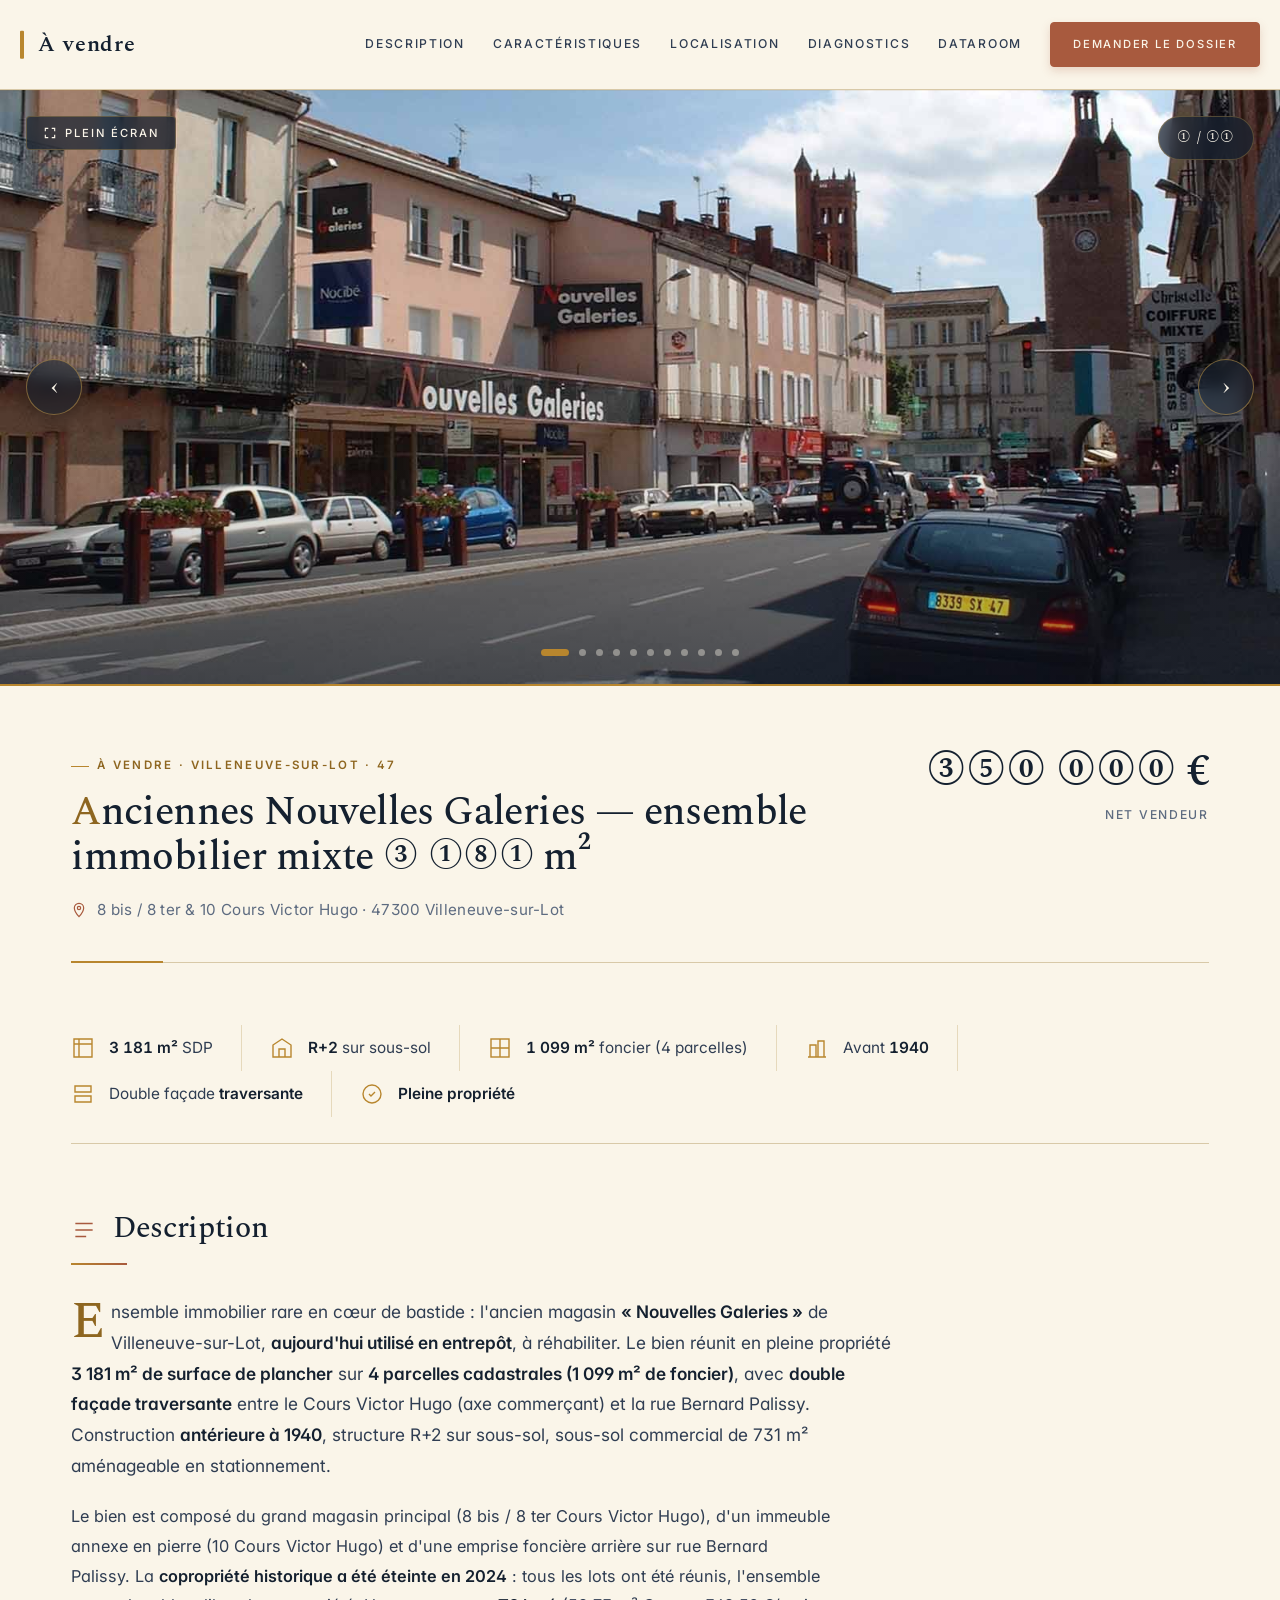
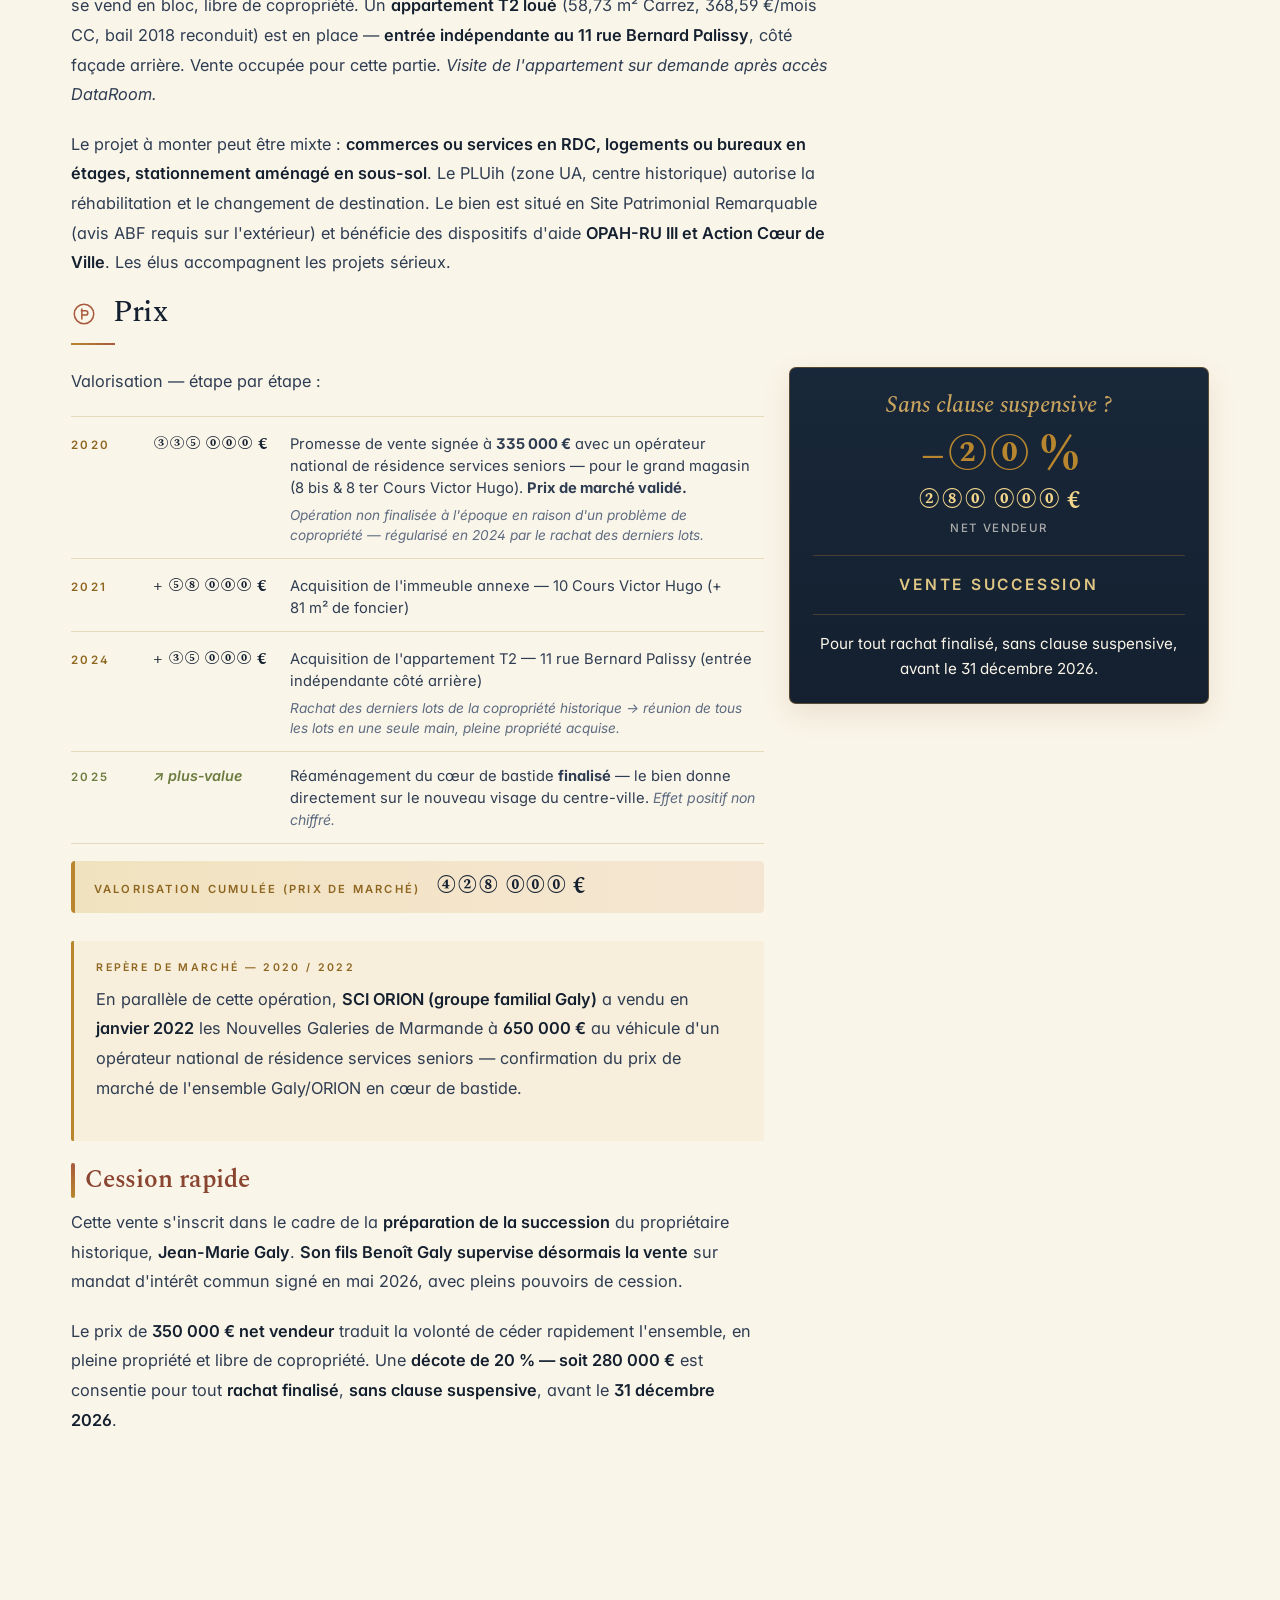
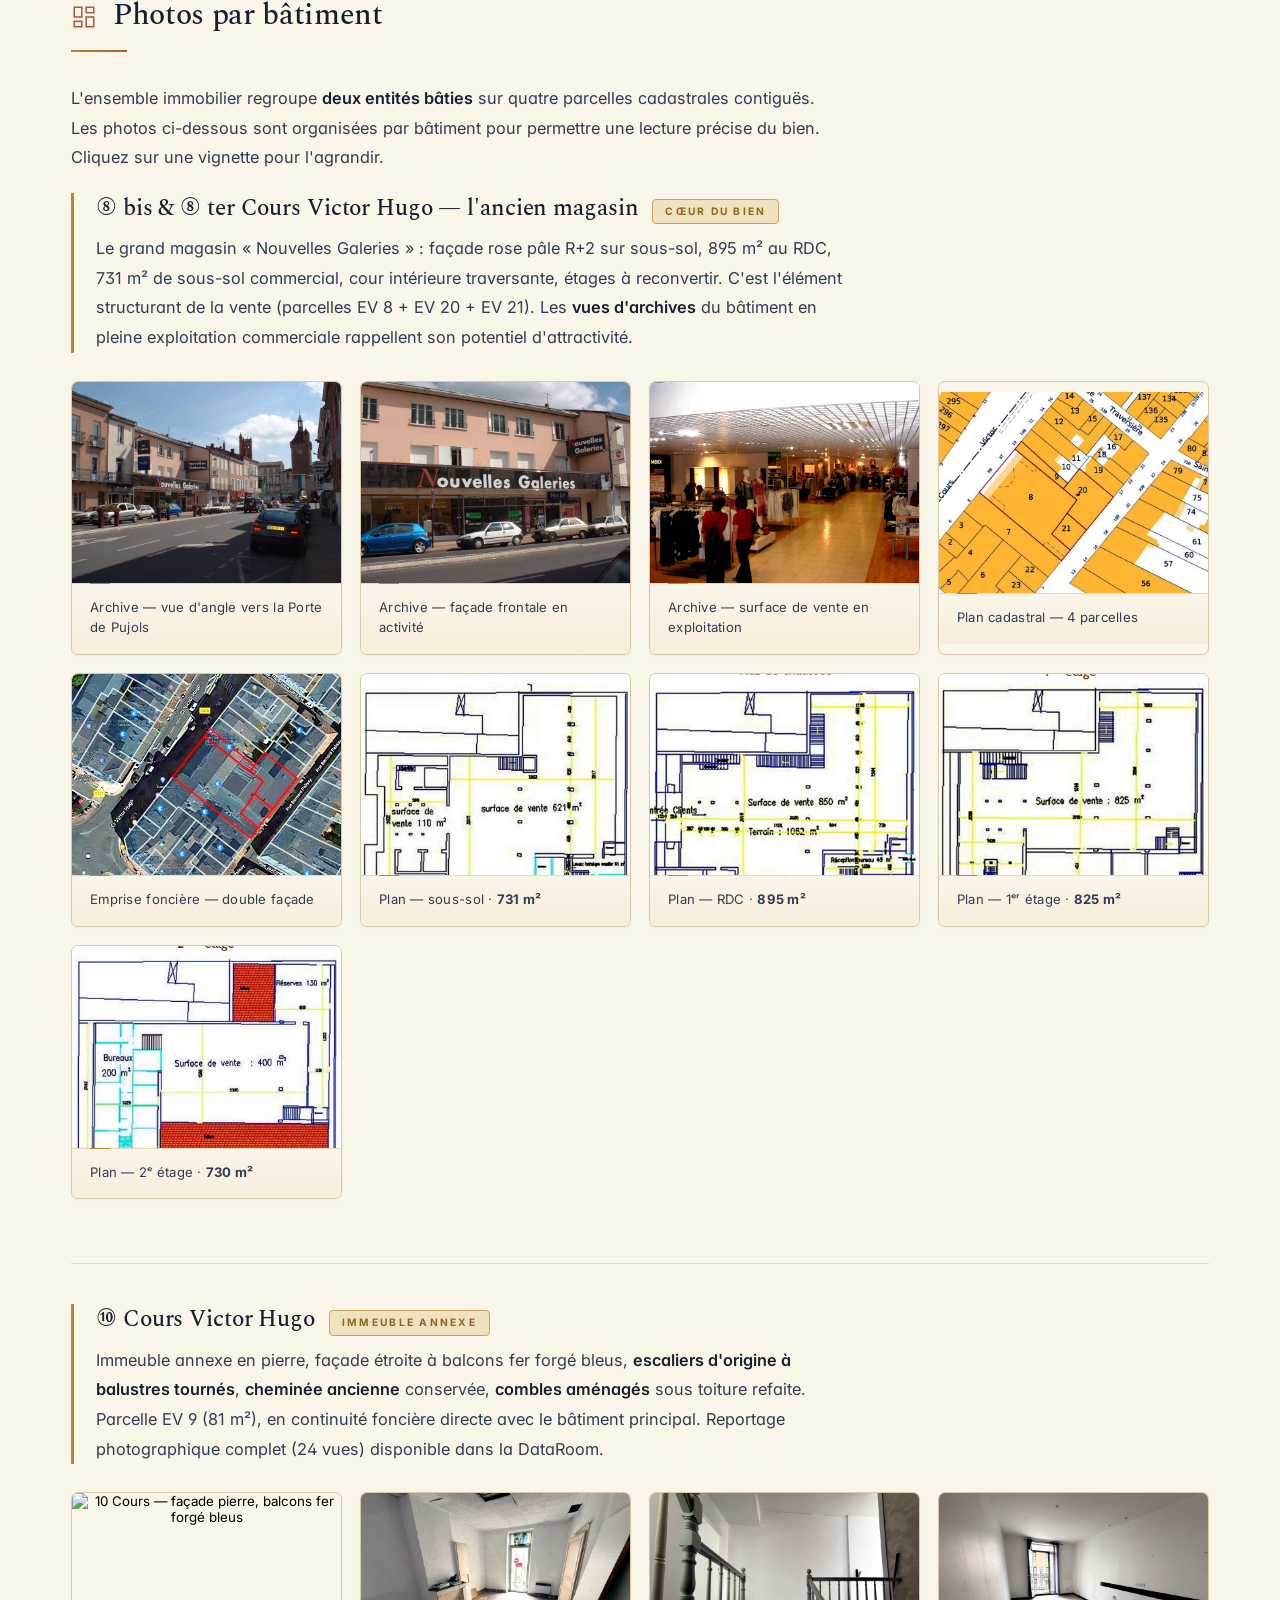
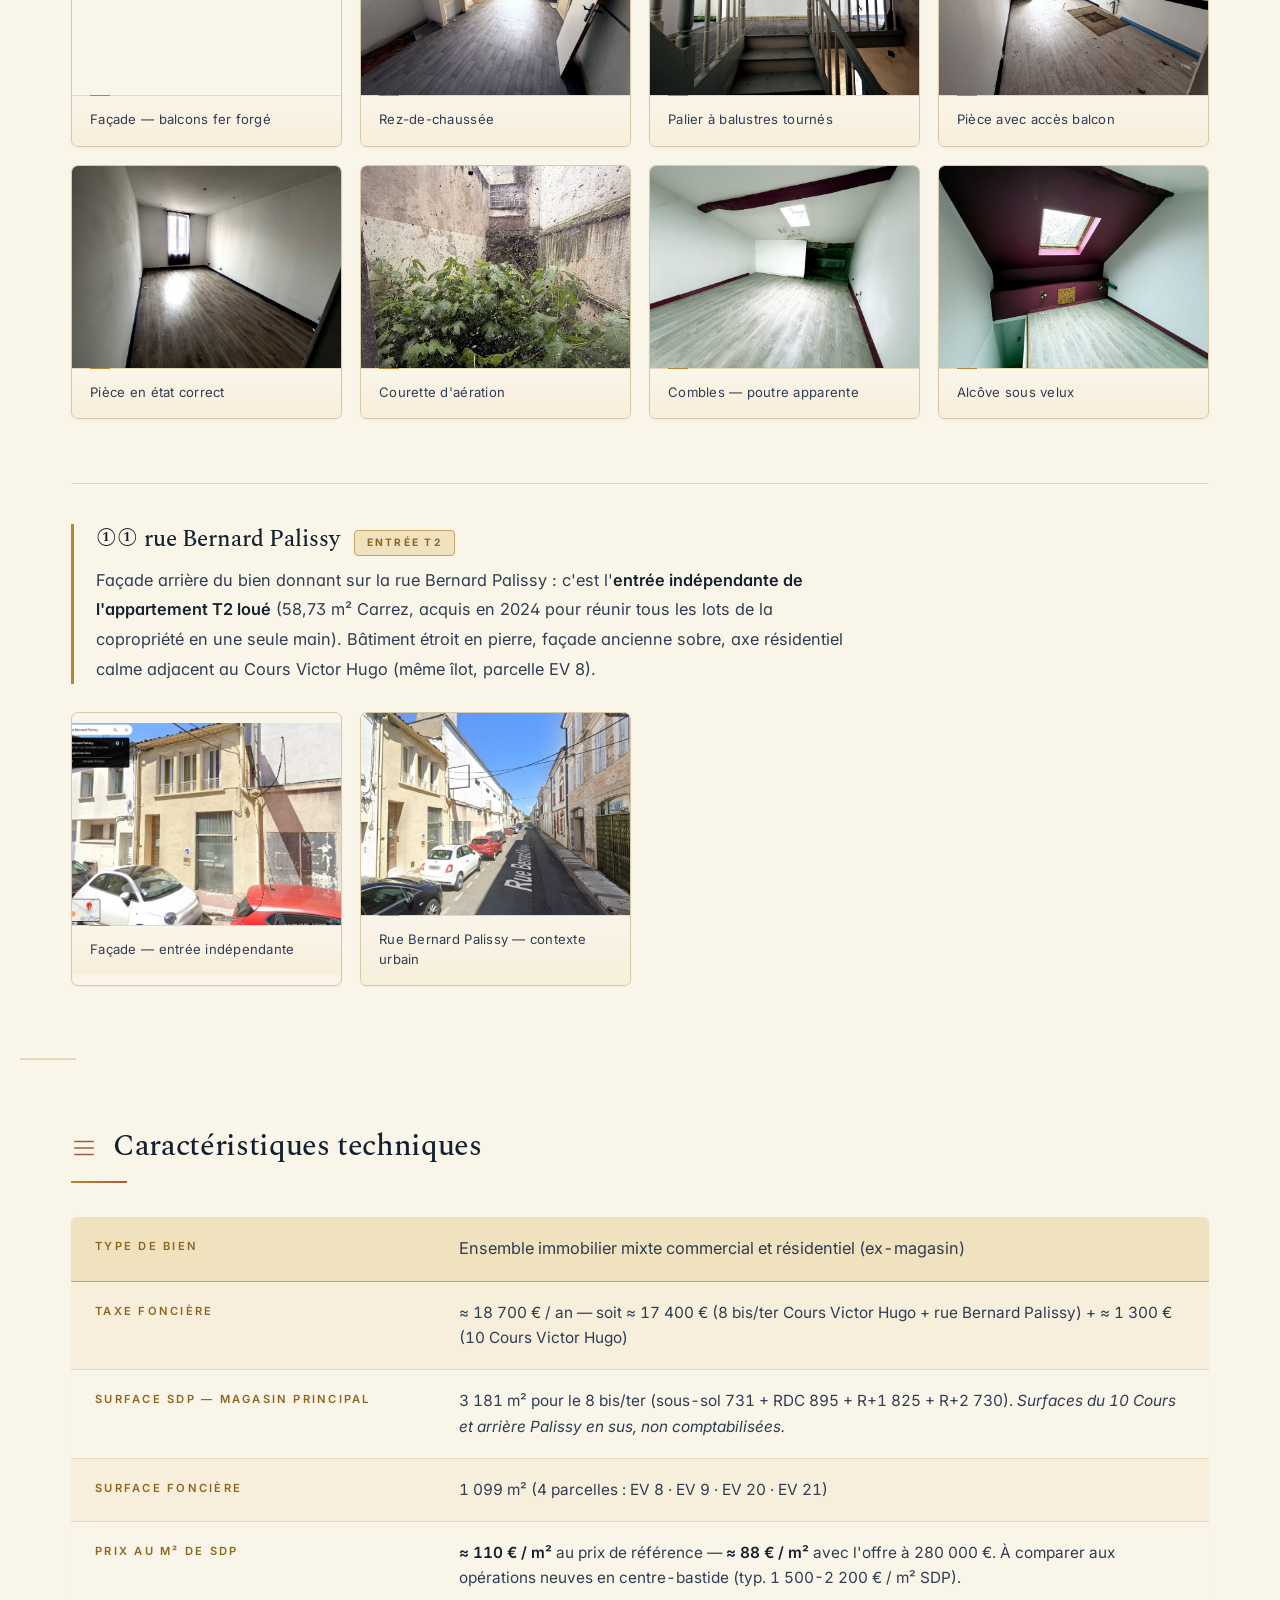
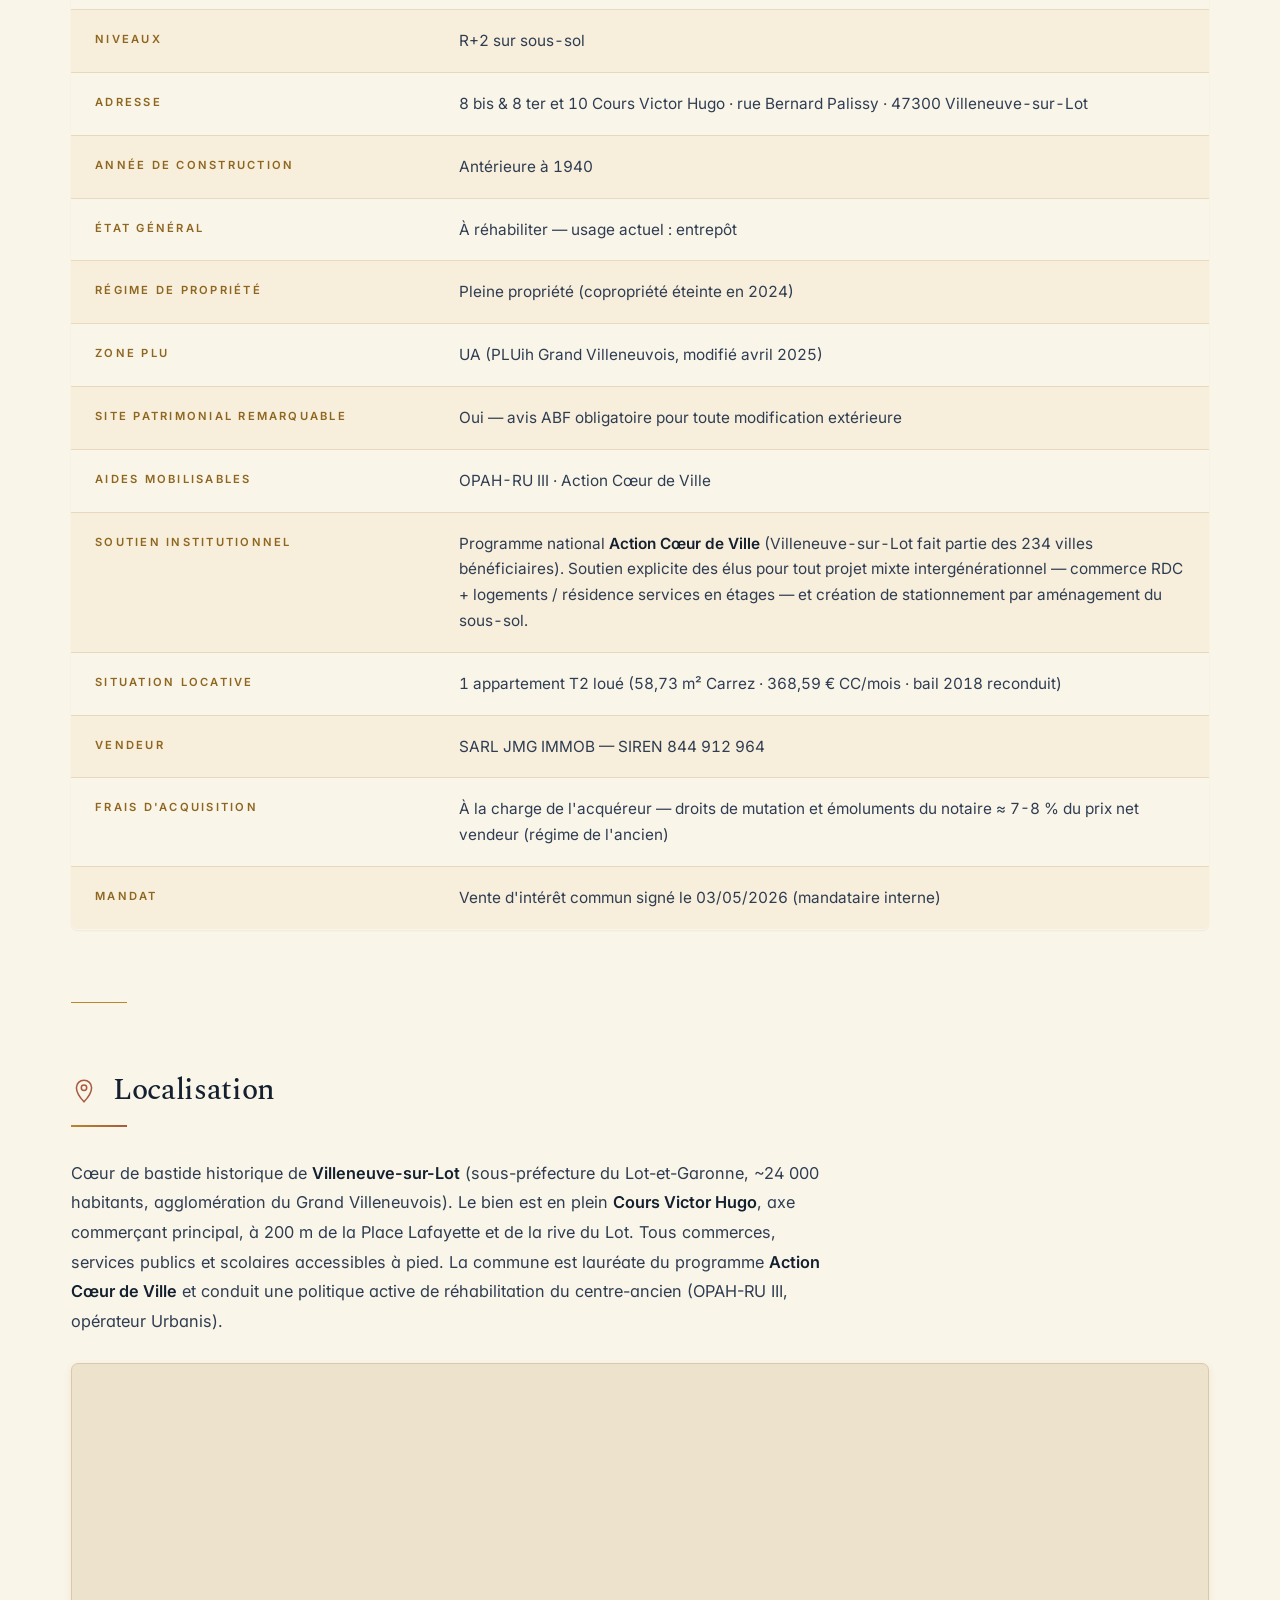
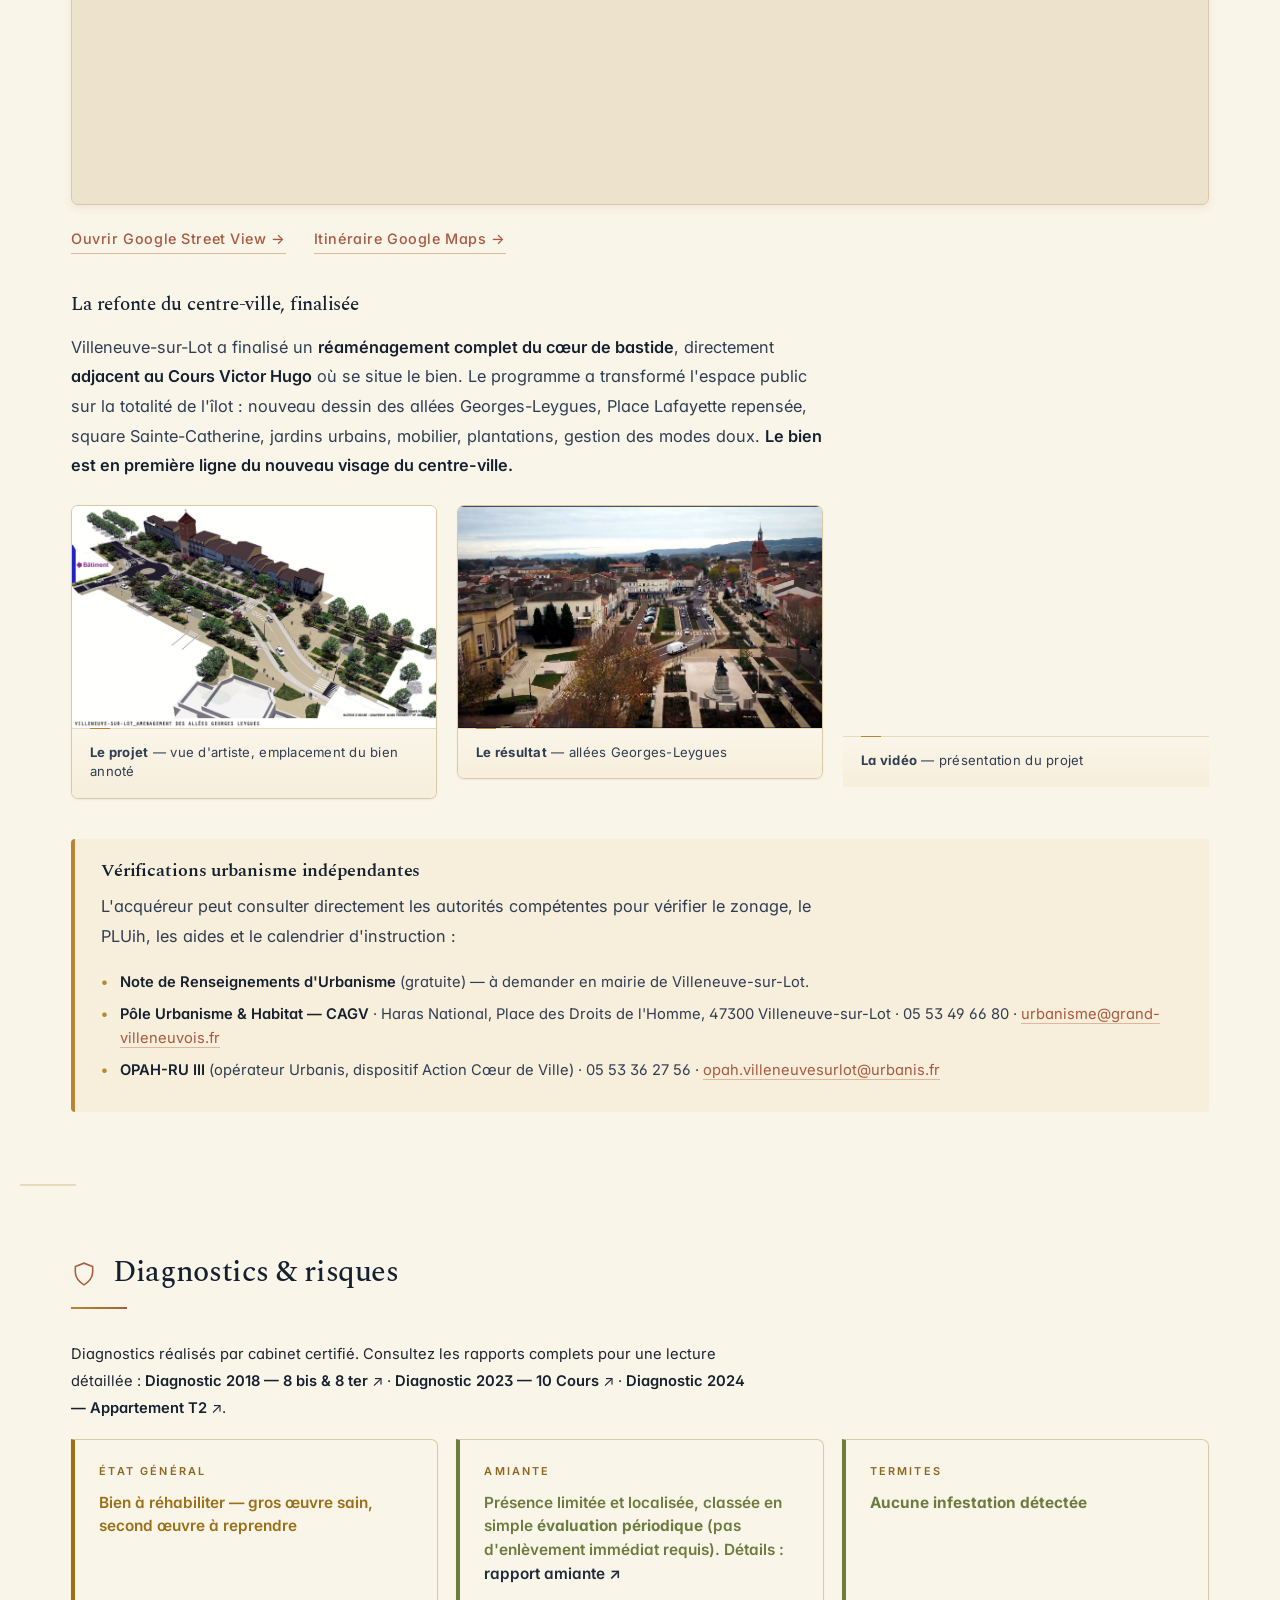
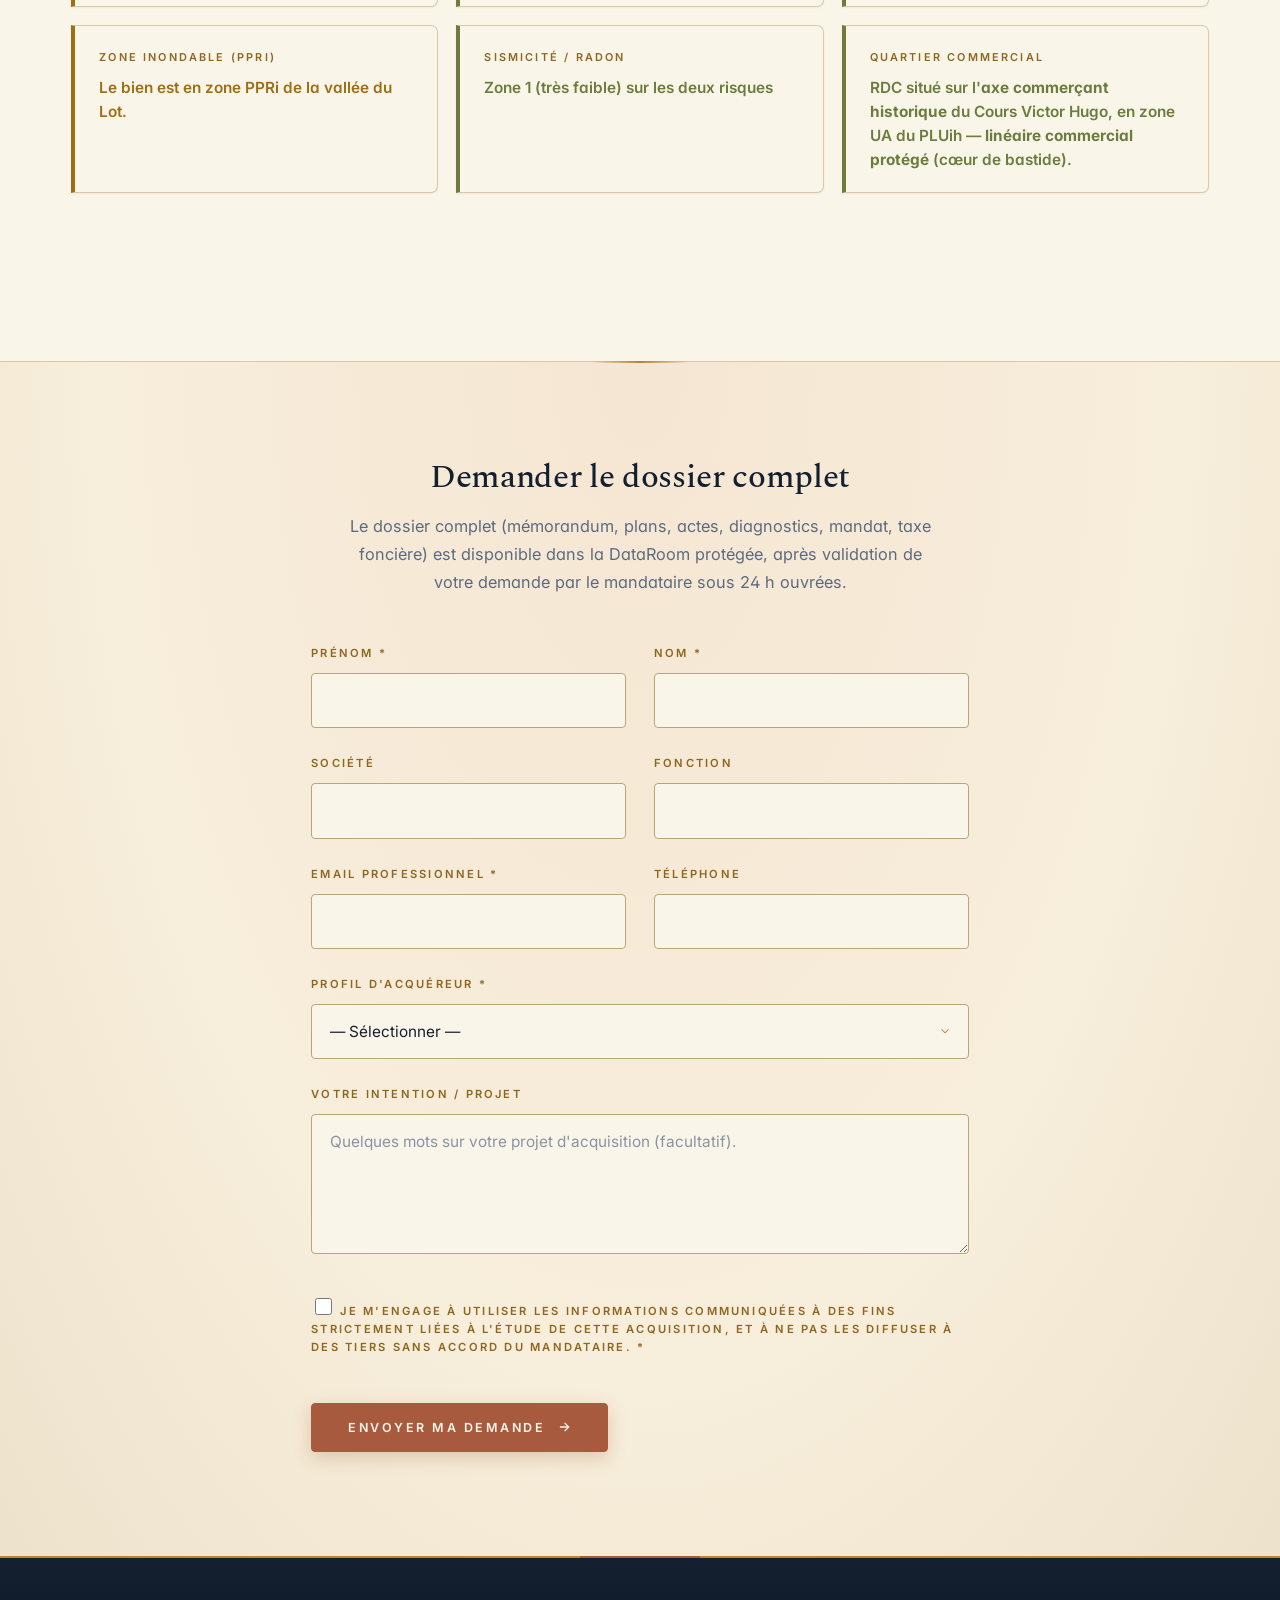
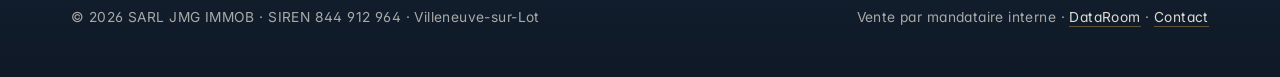
==== index.html @ fdae85b2 "Cession rapide : 'supervise désormais' (signal de transition) Co-Authored-By: Claude Opus 4.7 (1M co" ====
<!DOCTYPE html>
<html lang="fr">
<head>
<meta charset="UTF-8">
<meta name="viewport" content="width=device-width, initial-scale=1.0">
<title>À vendre — immeuble mixte 3&nbsp;181&nbsp;m² à réhabiliter, Cours Victor Hugo, Villeneuve-sur-Lot (47) — 350&nbsp;000&nbsp;€</title>
<meta name="description" content="Ensemble immobilier mixte R+2 sur sous-sol de 3&nbsp;181&nbsp;m² SDP, 1&nbsp;099&nbsp;m² de foncier, double façade Cours Victor Hugo / rue Bernard Palissy, au cœur de Villeneuve-sur-Lot. 350&nbsp;000&nbsp;€ net vendeur.">
<meta property="og:title" content="Anciennes Nouvelles Galeries — Cours Victor Hugo, Villeneuve-sur-Lot (47)">
<meta property="og:description" content="Ensemble immobilier mixte 3&nbsp;181&nbsp;m² à réhabiliter en cœur de bastide. 350&nbsp;000&nbsp;€ net vendeur — décote 20&nbsp;% pour rachat finalisé avant 31/12/2026.">
<meta property="og:type" content="website">
<meta property="og:url" content="https://benoitgaly.github.io/vente-nouvelles-galeries-vsl/">
<meta property="og:image" content="https://benoitgaly.github.io/vente-nouvelles-galeries-vsl/assets/photos/8bis-8ter/03-vue-aerienne-emprise.jpg">
<meta property="og:image:width" content="1600">
<meta property="og:image:height" content="900">
<meta property="og:image:alt" content="Vue aérienne — emprise foncière du lot tracée en rouge, double façade Cours Victor Hugo / rue Bernard Palissy">
<meta property="og:locale" content="fr_FR">
<meta name="twitter:card" content="summary_large_image">
<meta name="twitter:title" content="Anciennes Nouvelles Galeries — 3&nbsp;181&nbsp;m² à réhabiliter · Villeneuve-sur-Lot (47)">
<meta name="twitter:description" content="Ensemble immobilier mixte en cœur de bastide. 350&nbsp;000&nbsp;€ net vendeur — décote 20&nbsp;% pour rachat finalisé avant 31/12/2026.">
<meta name="twitter:image" content="https://benoitgaly.github.io/vente-nouvelles-galeries-vsl/assets/photos/8bis-8ter/03-vue-aerienne-emprise.jpg">
<link rel="icon" href="data:image/svg+xml,%3Csvg xmlns='http://www.w3.org/2000/svg' viewBox='0 0 100 100'%3E%3Ctext y='.9em' font-size='90'%3E%F0%9F%8F%9B%EF%B8%8F%3C/text%3E%3C/svg%3E">
<link rel="stylesheet" href="assets/style.css?v=16">
<script type="application/ld+json">
{
  "@context": "https://schema.org",
  "@type": "Product",
  "name": "Anciennes Nouvelles Galeries — ensemble immobilier mixte 3&nbsp;181&nbsp;m²",
  "description": "Ancien magasin « Nouvelles Galeries » en cœur de bastide, R+2 sur sous-sol, 3&nbsp;181&nbsp;m² SDP sur 1&nbsp;099&nbsp;m² de foncier (4 parcelles), double façade traversante Cours Victor Hugo / rue Bernard Palissy. Pleine propriété, libre de copropriété. À réhabiliter — usage actuel entrepôt.",
  "image": [
    "https://benoitgaly.github.io/vente-nouvelles-galeries-vsl/assets/photos/8bis-8ter/03-vue-aerienne-emprise.jpg",
    "https://benoitgaly.github.io/vente-nouvelles-galeries-vsl/assets/photos/8bis-8ter/05-plan-cadastral.jpg"
  ],
  "url": "https://benoitgaly.github.io/vente-nouvelles-galeries-vsl/",
  "brand": {
    "@type": "Organization",
    "name": "JMG IMMOB",
    "identifier": "SIREN 844 912 964"
  },
  "offers": {
    "@type": "Offer",
    "price": "350000",
    "priceCurrency": "EUR",
    "availability": "https://schema.org/InStock",
    "url": "https://benoitgaly.github.io/vente-nouvelles-galeries-vsl/",
    "validFrom": "2026-05-15",
    "priceValidUntil": "2026-12-31",
    "priceSpecification": {
      "@type": "PriceSpecification",
      "price": "350000",
      "priceCurrency": "EUR",
      "description": "Prix net vendeur — décote 20&nbsp;% (280&nbsp;000&nbsp;€) pour rachat finalisé sans clause suspensive avant le 31 décembre 2026"
    },
    "seller": {
      "@type": "Organization",
      "name": "SARL JMG IMMOB",
      "identifier": "SIREN 844 912 964",
      "address": {
        "@type": "PostalAddress",
        "addressLocality": "Villeneuve-sur-Lot",
        "postalCode": "47300",
        "addressCountry": "FR"
      }
    }
  },
  "additionalProperty": [
    { "@type": "PropertyValue", "name": "Surface SDP", "value": "3181", "unitCode": "MTK" },
    { "@type": "PropertyValue", "name": "Surface foncière", "value": "1099", "unitCode": "MTK" },
    { "@type": "PropertyValue", "name": "Nombre de parcelles", "value": "4" },
    { "@type": "PropertyValue", "name": "Niveaux", "value": "R+2 sur sous-sol" },
    { "@type": "PropertyValue", "name": "Zone PLU", "value": "UA (PLUih Grand Villeneuvois)" },
    { "@type": "PropertyValue", "name": "Année de construction", "value": "Antérieure à 1940" },
    { "@type": "PropertyValue", "name": "Régime", "value": "Pleine propriété (copropriété éteinte 2024)" }
  ]
}
</script>
<script type="application/ld+json">
{
  "@context": "https://schema.org",
  "@type": "Place",
  "name": "8 bis & 8 ter et 10 Cours Victor Hugo",
  "address": {
    "@type": "PostalAddress",
    "streetAddress": "8 bis & 8 ter et 10 Cours Victor Hugo",
    "addressLocality": "Villeneuve-sur-Lot",
    "postalCode": "47300",
    "addressRegion": "Lot-et-Garonne",
    "addressCountry": "FR"
  },
  "geo": {
    "@type": "GeoCoordinates",
    "latitude": 44.4087791,
    "longitude": 0.7078424
  }
}
</script>
</head>
<body>

<!-- ============================== NAV ================================== -->
<header class="nav">
  <div class="wrap nav__inner">
    <a class="nav__brand" href="index.html">
      À vendre
    </a>
    <nav class="nav__menu" aria-label="Menu">
      <a href="#photos">Description</a>
      <a href="#caracteristiques">Caractéristiques</a>
      <a href="#localisation">Localisation</a>
      <a href="#diagnostics">Diagnostics</a>
      <a href="dataroom.html">DataRoom</a>
      <a href="#contact" class="nav__cta">Demander le dossier</a>
    </nav>
    <button class="nav__burger" aria-label="Ouvrir le menu" aria-expanded="false">
      <span></span><span></span><span></span>
    </button>
  </div>
</header>

<!-- ============================== CARROUSEL ============================ -->
<!-- Vue d'ensemble du bien : façades 8 bis/ter → intérieur archive → vue d'ensemble
     du lot → plans des 4 niveaux → cadre urbain de Villeneuve.
     Les photos détaillées par bâtiment sont dans #photos-par-batiment. -->
<section class="carousel" id="photos" aria-label="Vue d'ensemble du bien">
  <div class="carousel__viewport">
    <div class="carousel__track">
      <div class="carousel__slide">
        <img src="assets/photos/8bis-8ter/Façade 1.jpg"
             alt="Cours Victor Hugo en activité — vue d'angle du magasin « Nouvelles Galeries » dans son contexte de rue commerçante, tour-horloge de la Porte de Pujols au fond"
             loading="eager">
      </div>
      <div class="carousel__slide">
        <img src="assets/photos/8bis-8ter/Façade 2.jpg"
             alt="8 bis / 8 ter Cours Victor Hugo — façade rose pâle R+2 vue frontale, enseigne « Nouvelles Galeries » du temps de l'exploitation commerciale">
      </div>
      <div class="carousel__slide">
        <img src="assets/photos/8bis-8ter/Intérieur occupé.jpg"
             alt="Intérieur du magasin en activité — surface de vente, portants prêt-à-porter, mannequins, plafond lumineux">
      </div>
      <div class="carousel__slide">
        <img src="assets/photos/8bis-8ter/05-plan-cadastral.jpg"
             alt="Plan cadastral — 4 parcelles EV 8 · 9 · 20 · 21, double façade Cours Victor Hugo / rue Bernard Palissy">
      </div>
      <div class="carousel__slide">
        <img src="assets/photos/8bis-8ter/03-vue-aerienne-emprise.jpg"
             alt="Vue aérienne du lot — emprise foncière des 4 parcelles tracée en rouge, double façade Cours Victor Hugo / rue Bernard Palissy">
      </div>
      <div class="carousel__slide">
        <img src="assets/photos/8bis-8ter/plan-sous-sol.jpg"
             alt="Plan d'architecte — sous-sol : 621&nbsp;m² + 110&nbsp;m² de surface de vente (aménageable en stationnement)">
      </div>
      <div class="carousel__slide">
        <img src="assets/photos/8bis-8ter/plan-rdc.jpg"
             alt="Plan d'architecte — rez-de-chaussée : 850&nbsp;m² de surface de vente + 45&nbsp;m² réception/bureau">
      </div>
      <div class="carousel__slide">
        <img src="assets/photos/8bis-8ter/plan-r1.jpg"
             alt="Plan d'architecte — 1er étage : 825&nbsp;m² de surface de vente">
      </div>
      <div class="carousel__slide">
        <img src="assets/photos/8bis-8ter/plan-r2.jpg"
             alt="Plan d'architecte — 2e étage : 400&nbsp;m² surface de vente + 200&nbsp;m² bureaux + 130&nbsp;m² réserves">
      </div>
      <div class="carousel__slide">
        <img src="assets/photos/villeneuve/01-allees-leygues.jpg"
             alt="Vue d'artiste du projet de réaménagement du centre-ville de Villeneuve-sur-Lot — emplacement du bien annoté">
      </div>
      <div class="carousel__slide">
        <img src="assets/photos/villeneuve/02-nouveau-centre.jpg"
             alt="Villeneuve-sur-Lot — Allées Georges Leygues, état finalisé du réaménagement (résultat)">
      </div>
    </div>

    <button class="carousel__btn carousel__btn--prev" aria-label="Photo précédente">‹</button>
    <button class="carousel__btn carousel__btn--next" aria-label="Photo suivante">›</button>
    <button class="carousel__expand" aria-label="Voir en plein écran">
      <svg width="14" height="14" viewBox="0 0 24 24" fill="none" stroke="currentColor" stroke-width="2"><path d="M4 9V4h5M20 9V4h-5M4 15v5h5M20 15v5h-5"/></svg>
      Plein écran
    </button>
    <span class="carousel__counter">1 / 11</span>
    <div class="carousel__dots" aria-hidden="true"></div>
  </div>
</section>

<!-- ============================== ANNONCE ============================== -->
<main class="wrap listing">

  <!-- Titre + prix -->
  <div class="listing__head">
    <div class="listing__title">
      <span class="eyebrow">À vendre · Villeneuve-sur-Lot · 47</span>
      <h1>Anciennes Nouvelles Galeries — ensemble immobilier mixte 3&nbsp;181&nbsp;m²</h1>
      <span class="listing__addr">
        <svg class="ico" width="16" height="16" viewBox="0 0 24 24" fill="none" stroke="currentColor" stroke-width="1.8"><path d="M12 22s-7-7.5-7-13a7 7 0 0114 0c0 5.5-7 13-7 13z"/><circle cx="12" cy="9" r="2.5"/></svg>
        8 bis / 8 ter &amp; 10 Cours Victor Hugo · 47300 Villeneuve-sur-Lot
      </span>
    </div>
    <div class="listing__price">
      <strong>350&nbsp;000&nbsp;€</strong>
      <span class="listing__price-meta">Net vendeur</span>
    </div>
  </div>

  <!-- Key facts -->
  <ul class="listing__keyfacts" aria-label="Caractéristiques principales">
    <li class="listing__keyfact">
      <svg class="ico" viewBox="0 0 24 24" fill="none" stroke="currentColor" stroke-width="1.7"><path d="M3 21V3h18v18H3zM3 8h18M8 3v18"/></svg>
      <span><strong>3&nbsp;181&nbsp;m²</strong> SDP</span>
    </li>
    <li class="listing__keyfact">
      <svg class="ico" viewBox="0 0 24 24" fill="none" stroke="currentColor" stroke-width="1.7"><path d="M3 9l9-6 9 6v12H3z"/><path d="M9 21V13h6v8"/></svg>
      <span><strong>R+2</strong> sur sous-sol</span>
    </li>
    <li class="listing__keyfact">
      <svg class="ico" viewBox="0 0 24 24" fill="none" stroke="currentColor" stroke-width="1.7"><rect x="3" y="3" width="18" height="18"/><path d="M3 12h18M12 3v18"/></svg>
      <span><strong>1&nbsp;099&nbsp;m²</strong> foncier (4 parcelles)</span>
    </li>
    <li class="listing__keyfact">
      <svg class="ico" viewBox="0 0 24 24" fill="none" stroke="currentColor" stroke-width="1.7"><path d="M3 21h18M5 21V9h6v12M13 21V5h6v16"/></svg>
      <span>Avant <strong>1940</strong></span>
    </li>
    <li class="listing__keyfact">
      <svg class="ico" viewBox="0 0 24 24" fill="none" stroke="currentColor" stroke-width="1.7"><path d="M4 4h16v6H4zM4 14h16v6H4z"/></svg>
      <span>Double façade <strong>traversante</strong></span>
    </li>
    <li class="listing__keyfact">
      <svg class="ico" viewBox="0 0 24 24" fill="none" stroke="currentColor" stroke-width="1.7"><circle cx="12" cy="12" r="9"/><path d="M9 12l2 2 4-4"/></svg>
      <span><strong>Pleine propriété</strong></span>
    </li>
  </ul>

  <!-- Description -->
  <section class="block desc" id="description">
    <h2>
      <svg class="ico" viewBox="0 0 24 24" fill="none" stroke="currentColor" stroke-width="1.8"><path d="M4 6h16M4 12h16M4 18h10"/></svg>
      Description
    </h2>
    <p>
      Ensemble immobilier rare en cœur de bastide : l'ancien magasin <strong>« Nouvelles Galeries »</strong> de Villeneuve-sur-Lot, <strong>aujourd'hui utilisé en entrepôt</strong>, à réhabiliter. Le bien réunit en pleine propriété <strong>3&nbsp;181&nbsp;m² de surface de plancher</strong> sur <strong>4 parcelles cadastrales (1&nbsp;099&nbsp;m² de foncier)</strong>, avec <strong>double façade traversante</strong> entre le Cours Victor Hugo (axe commerçant) et la rue Bernard Palissy. Construction <strong>antérieure à 1940</strong>, structure R+2 sur sous-sol, sous-sol commercial de 731&nbsp;m² aménageable en stationnement.
    </p>
    <p>
      Le bien est composé du grand magasin principal (8 bis / 8 ter Cours Victor Hugo), d'un immeuble annexe en pierre (10 Cours Victor Hugo) et d'une emprise foncière arrière sur rue Bernard Palissy. La <strong>copropriété historique a été éteinte en 2024</strong> : tous les lots ont été réunis, l'ensemble se vend en bloc, libre de copropriété. Un <strong>appartement T2 loué</strong> (58,73&nbsp;m² Carrez, 368,59&nbsp;€/mois CC, bail 2018 reconduit) est en place — <strong>entrée indépendante au 11 rue Bernard Palissy</strong>, côté façade arrière. Vente occupée pour cette partie. <em>Visite de l'appartement sur demande après accès DataRoom.</em>
    </p>
    <p>
      Le projet à monter peut être mixte : <strong>commerces ou services en RDC, logements ou bureaux en étages, stationnement aménagé en sous-sol</strong>. Le PLUih (zone UA, centre historique) autorise la réhabilitation et le changement de destination. Le bien est situé en Site Patrimonial Remarquable (avis ABF requis sur l'extérieur) et bénéficie des dispositifs d'aide <strong>OPAH-RU III et Action Cœur de Ville</strong>. Les élus accompagnent les projets sérieux.
    </p>
  </section>

  <!-- Prix : collé à la description, sans rupture verticale -->
  <section class="block prix prix--tight" id="prix">
    <h2>
      <svg class="ico" viewBox="0 0 24 24" fill="none" stroke="currentColor" stroke-width="1.8"><circle cx="12" cy="12" r="9"/><path d="M9 9h4.5a2 2 0 010 4H10m0 0h4.5M10 7v10"/></svg>
      Prix
    </h2>

    <div class="prix__layout">
      <div class="prix__main">
        <p class="prix-breakdown__intro">Valorisation — étape par étape :</p>
        <ol class="prix-steps">
          <li class="prix-step">
            <span class="prix-step__year">2020</span>
            <span class="prix-step__amount">335&nbsp;000&nbsp;€</span>
            <span class="prix-step__desc">
              Promesse de vente signée à <strong>335&nbsp;000&nbsp;€</strong> avec un opérateur national de résidence services seniors — pour le grand magasin (8 bis &amp; 8 ter Cours Victor Hugo). <strong>Prix de marché validé.</strong>
              <span class="prix-step__detail"><em>Opération non finalisée à l'époque en raison d'un problème de copropriété — régularisé en 2024 par le rachat des derniers lots.</em></span>
            </span>
          </li>
          <li class="prix-step">
            <span class="prix-step__year">2021</span>
            <span class="prix-step__amount">+ 58&nbsp;000&nbsp;€</span>
            <span class="prix-step__desc">Acquisition de l'immeuble annexe — 10 Cours Victor Hugo (+ 81&nbsp;m² de foncier)</span>
          </li>
          <li class="prix-step">
            <span class="prix-step__year">2024</span>
            <span class="prix-step__amount">+ 35&nbsp;000&nbsp;€</span>
            <span class="prix-step__desc">
              Acquisition de l'appartement T2 — 11 rue Bernard Palissy (entrée indépendante côté arrière)
              <span class="prix-step__detail">Rachat des derniers lots de la copropriété historique → réunion de tous les lots en une seule main, pleine propriété acquise.</span>
            </span>
          </li>
          <li class="prix-step prix-step--bonus">
            <span class="prix-step__year">2025</span>
            <span class="prix-step__amount">↗ plus&#8209;value</span>
            <span class="prix-step__desc">Réaménagement du cœur de bastide <strong>finalisé</strong> — le bien donne directement sur le nouveau visage du centre-ville. <em>Effet positif non chiffré.</em></span>
          </li>
        </ol>
        <div class="prix-breakdown__total">
          <span class="prix-breakdown__total-label">Valorisation cumulée (prix de marché)</span>
          <span class="prix-breakdown__total-amount">428&nbsp;000&nbsp;€</span>
        </div>
        <aside class="prix-comparable">
          <div class="prix-comparable__label">Repère de marché — 2020 / 2022</div>
          <p class="prix-comparable__txt">En parallèle de cette opération, <strong>SCI ORION (groupe familial Galy)</strong> a vendu en <strong>janvier 2022</strong> les Nouvelles Galeries de Marmande à <strong>650&nbsp;000&nbsp;€</strong> au véhicule d'un opérateur national de résidence services seniors — confirmation du prix de marché de l'ensemble Galy/ORION en cœur de bastide.</p>
        </aside>
        <h3 class="prix__rapid-title">Cession rapide</h3>
        <p class="prix__explain">
          Cette vente s'inscrit dans le cadre de la <strong>préparation de la succession</strong> du propriétaire historique, <strong>Jean-Marie Galy</strong>. <strong>Son fils Benoît Galy supervise désormais la vente</strong> sur mandat d'intérêt commun signé en mai 2026, avec pleins pouvoirs de cession.
        </p>
        <p class="prix__explain">
          Le prix de <strong>350&nbsp;000&nbsp;€ net vendeur</strong> traduit la volonté de céder rapidement l'ensemble, en pleine propriété et libre de copropriété. Une <strong>décote de 20&nbsp;% — soit 280&nbsp;000&nbsp;€</strong> est consentie pour tout <strong>rachat finalisé</strong>, <strong>sans clause suspensive</strong>, avant le <strong>31 décembre 2026</strong>.
        </p>
      </div>

      <aside class="prix-offer" aria-label="Offre conditionnelle">
        <div class="prix-offer__question">Sans clause suspensive ?</div>
        <div class="prix-offer__big">−20&nbsp;%</div>
        <div class="prix-offer__price">
          <span class="prix-offer__amount">280&nbsp;000&nbsp;€</span>
          <span class="prix-offer__net">net vendeur</span>
        </div>
        <div class="prix-offer__sub">vente succession</div>
        <p class="prix-offer__terms">
          Pour tout rachat finalisé, sans clause suspensive, avant le 31 décembre 2026.
        </p>
      </aside>
    </div>
  </section>

  <!-- ===================== PHOTOS PAR BÂTIMENT ====================== -->
  <section class="block" id="photos-par-batiment">
    <h2>
      <svg class="ico" viewBox="0 0 24 24" fill="none" stroke="currentColor" stroke-width="1.8"><rect x="3" y="3" width="7" height="9"/><rect x="14" y="3" width="7" height="5"/><rect x="14" y="12" width="7" height="9"/><rect x="3" y="16" width="7" height="5"/></svg>
      Photos par bâtiment
    </h2>
    <p class="gallery-building__intro">
      L'ensemble immobilier regroupe <strong>deux entités bâties</strong> sur quatre parcelles cadastrales contiguës. Les photos ci-dessous sont organisées par bâtiment pour permettre une lecture précise du bien. Cliquez sur une vignette pour l'agrandir.
    </p>

    <!-- Galerie 1 : 8 bis / 8 ter Cours Victor Hugo -->
    <article class="gallery-building" data-gallery="8bis" id="gal-8bis">
      <header class="gallery-building__header">
        <h3 class="gallery-building__title">8 bis &amp; 8 ter Cours Victor Hugo — l'ancien magasin <span class="gallery-building__tag">cœur du bien</span></h3>
        <p class="gallery-building__desc">
          Le grand magasin « Nouvelles Galeries » : façade rose pâle R+2 sur sous-sol, 895&nbsp;m² au RDC, 731&nbsp;m² de sous-sol commercial, cour intérieure traversante, étages à reconvertir. C'est l'élément structurant de la vente (parcelles EV 8 + EV 20 + EV 21). Les <strong>vues d'archives</strong> du bâtiment en pleine exploitation commerciale rappellent son potentiel d'attractivité.
        </p>
      </header>
      <div class="gallery-building__grid">
        <button class="gallery-building__item" type="button" data-src="assets/photos/8bis-8ter/Façade 1.jpg" data-alt="Archive — vue d'angle du Cours Victor Hugo en activité avec l'enseigne « Nouvelles Galeries » et la tour-horloge de la Porte de Pujols au fond, mise en contexte du bien dans la rue commerçante">
          <img src="assets/photos/8bis-8ter/Façade 1.jpg" alt="Cours Victor Hugo en activité — vue d'angle" loading="lazy">
          <span class="gallery-building__caption">Archive — vue d'angle vers la Porte de Pujols</span>
        </button>
        <button class="gallery-building__item" type="button" data-src="assets/photos/8bis-8ter/Façade 2.jpg" data-alt="Archive — façade rose pâle du magasin en pleine exploitation avec l'enseigne « Nouvelles Galeries » en lettres rouges sur bandeau noir, vitrines RDC alignées">
          <img src="assets/photos/8bis-8ter/Façade 2.jpg" alt="Façade frontale Nouvelles Galeries en activité" loading="lazy">
          <span class="gallery-building__caption">Archive — façade frontale en activité</span>
        </button>
        <button class="gallery-building__item" type="button" data-src="assets/photos/8bis-8ter/Intérieur occupé.jpg" data-alt="Archive — intérieur du magasin en pleine exploitation, surface de vente prêt-à-porter avec portants, mannequins et clientèle, plafond lumineux à grille technique">
          <img src="assets/photos/8bis-8ter/Intérieur occupé.jpg" alt="Surface de vente du magasin en activité" loading="lazy">
          <span class="gallery-building__caption">Archive — surface de vente en exploitation</span>
        </button>
        <button class="gallery-building__item" type="button" data-src="assets/photos/8bis-8ter/05-plan-cadastral.jpg" data-alt="Plan cadastral — 4 parcelles EV 8, EV 9, EV 20, EV 21, double façade Cours Victor Hugo / rue Bernard Palissy">
          <img src="assets/photos/8bis-8ter/05-plan-cadastral.jpg" alt="Plan cadastral des 4 parcelles" loading="lazy">
          <span class="gallery-building__caption">Plan cadastral — 4 parcelles</span>
        </button>
        <button class="gallery-building__item" type="button" data-src="assets/photos/8bis-8ter/03-vue-aerienne-emprise.jpg" data-alt="Vue aérienne — emprise foncière du lot tracée en rouge (4 parcelles contiguës), double façade Cours Victor Hugo à l'ouest et rue Bernard Palissy à l'est">
          <img src="assets/photos/8bis-8ter/03-vue-aerienne-emprise.jpg" alt="Vue aérienne avec l'emprise foncière du lot" loading="lazy">
          <span class="gallery-building__caption">Emprise foncière — double façade</span>
        </button>
        <button class="gallery-building__item" type="button" data-src="assets/photos/8bis-8ter/plan-sous-sol.jpg" data-alt="Plan du sous-sol — 731&nbsp;m² (621&nbsp;m² zone principale + 110&nbsp;m² selon le plan), aménageable en stationnement">
          <img src="assets/photos/8bis-8ter/plan-sous-sol.jpg" alt="Plan du sous-sol" loading="lazy">
          <span class="gallery-building__caption">Plan — sous-sol · <strong>731&nbsp;m²</strong></span>
        </button>
        <button class="gallery-building__item" type="button" data-src="assets/photos/8bis-8ter/plan-rdc.jpg" data-alt="Plan du rez-de-chaussée — surface de vente 850&nbsp;m² + bureaux 45&nbsp;m²">
          <img src="assets/photos/8bis-8ter/plan-rdc.jpg" alt="Plan du rez-de-chaussée" loading="lazy">
          <span class="gallery-building__caption">Plan — RDC · <strong>895&nbsp;m²</strong></span>
        </button>
        <button class="gallery-building__item" type="button" data-src="assets/photos/8bis-8ter/plan-r1.jpg" data-alt="Plan du 1er étage — surface de vente 825&nbsp;m²">
          <img src="assets/photos/8bis-8ter/plan-r1.jpg" alt="Plan du 1er étage" loading="lazy">
          <span class="gallery-building__caption">Plan — 1ᵉʳ étage · <strong>825&nbsp;m²</strong></span>
        </button>
        <button class="gallery-building__item" type="button" data-src="assets/photos/8bis-8ter/plan-r2.jpg" data-alt="Plan du 2e étage — bureaux 200&nbsp;m² + vente 400&nbsp;m² + réserve 130&nbsp;m²">
          <img src="assets/photos/8bis-8ter/plan-r2.jpg" alt="Plan du 2e étage" loading="lazy">
          <span class="gallery-building__caption">Plan — 2ᵉ étage · <strong>730&nbsp;m²</strong></span>
        </button>
      </div>
    </article>

    <!-- Galerie 2 : 10 Cours Victor Hugo -->
    <article class="gallery-building" data-gallery="10cours" id="gal-10cours">
      <header class="gallery-building__header">
        <h3 class="gallery-building__title">10 Cours Victor Hugo <span class="gallery-building__tag">immeuble annexe</span></h3>
        <p class="gallery-building__desc">
          Immeuble annexe en pierre, façade étroite à balcons fer forgé bleus, <strong>escaliers d'origine à balustres tournés</strong>, <strong>cheminée ancienne</strong> conservée, <strong>combles aménagés</strong> sous toiture refaite. Parcelle EV 9 (81&nbsp;m²), en continuité foncière directe avec le bâtiment principal. Reportage photographique complet (24 vues) disponible dans la DataRoom.
        </p>
      </header>
      <div class="gallery-building__grid">
        <button class="gallery-building__item" type="button" data-src="assets/photos/10-cours/Extérieur.jpg" data-alt="10 Cours Victor Hugo — façade pierre étroite avec balcons fer forgé bleus, parcelle EV 9 entourée en violet, vue contextuelle de rue avec immeubles voisins">
          <img src="assets/photos/10-cours/Extérieur.jpg" alt="10 Cours — façade pierre, balcons fer forgé bleus" loading="lazy">
          <span class="gallery-building__caption">Façade — balcons fer forgé</span>
        </button>
        <button class="gallery-building__item" type="button" data-src="assets/photos/10-cours/11-int.jpg" data-alt="Rez-de-chaussée du 10 Cours Victor Hugo — pièce d'habitation avec cheminée en marbre clair conservée d'origine, parquet sombre, fenêtre donnant sur rue">
          <img src="assets/photos/10-cours/11-int.jpg" alt="Rez-de-chaussée — pièce avec cheminée d'origine" loading="lazy">
          <span class="gallery-building__caption">Rez-de-chaussée</span>
        </button>
        <button class="gallery-building__item" type="button" data-src="assets/photos/10-cours/17-int.jpg" data-alt="Palier d'escalier avec balustres tournés blancs des deux côtés, marches grises peintes, blanc dominant">
          <img src="assets/photos/10-cours/17-int.jpg" alt="Palier à balustres tournés" loading="lazy">
          <span class="gallery-building__caption">Palier à balustres tournés</span>
        </button>
        <button class="gallery-building__item" type="button" data-src="assets/photos/10-cours/14-int.jpg" data-alt="Pièce d'habitation avec porte-fenêtre ouverte donnant sur balcon fer forgé bleu, parquet bois ancien, vue sur rue">
          <img src="assets/photos/10-cours/14-int.jpg" alt="Pièce avec accès au balcon fer forgé" loading="lazy">
          <span class="gallery-building__caption">Pièce avec accès balcon</span>
        </button>
        <button class="gallery-building__item" type="button" data-src="assets/photos/10-cours/20-int.jpg" data-alt="Pièce remise en état récemment avec parquet stratifié sombre, fenêtre haute, rideaux noirs">
          <img src="assets/photos/10-cours/20-int.jpg" alt="Pièce en état correct" loading="lazy">
          <span class="gallery-building__caption">Pièce en état correct</span>
        </button>
        <button class="gallery-building__item" type="button" data-src="assets/photos/10-cours/05-int.jpg" data-alt="Courette d'aération en pierre ancienne avec végétation au sol, hauts murs anciens à enduits patinés, fenêtres barreaudées">
          <img src="assets/photos/10-cours/05-int.jpg" alt="Courette d'aération en pierre" loading="lazy">
          <span class="gallery-building__caption">Courette d'aération</span>
        </button>
        <button class="gallery-building__item" type="button" data-src="assets/photos/10-cours/22-int.jpg" data-alt="Combles aménagés avec poutre apparente peinte bordeaux, velux récent, sol stratifié gris, plinthes assorties">
          <img src="assets/photos/10-cours/22-int.jpg" alt="Combles aménagés à poutre bordeaux" loading="lazy">
          <span class="gallery-building__caption">Combles — poutre apparente</span>
        </button>
        <button class="gallery-building__item" type="button" data-src="assets/photos/10-cours/23-int.jpg" data-alt="Alcôve sous rampant peinte en mauve / bordeaux profond, velux ouvert apportant la lumière du jour, sol stratifié">
          <img src="assets/photos/10-cours/23-int.jpg" alt="Alcôve sous velux peinte bordeaux" loading="lazy">
          <span class="gallery-building__caption">Alcôve sous velux</span>
        </button>
      </div>
    </article>

    <!-- Galerie 3 : 11 rue Bernard Palissy (entrée arrière T2) -->
    <article class="gallery-building" data-gallery="11-palissy" id="gal-11palissy">
      <header class="gallery-building__header">
        <h3 class="gallery-building__title">11 rue Bernard Palissy <span class="gallery-building__tag">entrée T2</span></h3>
        <p class="gallery-building__desc">
          Façade arrière du bien donnant sur la rue Bernard Palissy : c'est l'<strong>entrée indépendante de l'appartement T2 loué</strong> (58,73&nbsp;m² Carrez, acquis en 2024 pour réunir tous les lots de la copropriété en une seule main). Bâtiment étroit en pierre, façade ancienne sobre, axe résidentiel calme adjacent au Cours Victor Hugo (même îlot, parcelle EV&nbsp;8).
        </p>
      </header>
      <div class="gallery-building__grid">
        <button class="gallery-building__item" type="button" data-src="assets/photos/11-rue-bernard-palissy/streetview-01.jpg" data-alt="Façade du 11 rue Bernard Palissy — bâtiment étroit en pierre, deux étages, porte d'entrée bois sombre, garde-corps fer forgé au 1er étage, façade ancienne sobre">
          <img src="assets/photos/11-rue-bernard-palissy/streetview-01.jpg" alt="Façade du 11 rue Bernard Palissy — entrée indépendante T2" loading="lazy">
          <span class="gallery-building__caption">Façade — entrée indépendante</span>
        </button>
        <button class="gallery-building__item" type="button" data-src="assets/photos/11-rue-bernard-palissy/streetview-02.jpg" data-alt="Rue Bernard Palissy — vue d'enfilade, façades anciennes en pierre, axe résidentiel calme bordé d'immeubles de caractère">
          <img src="assets/photos/11-rue-bernard-palissy/streetview-02.jpg" alt="Rue Bernard Palissy — vue d'enfilade" loading="lazy">
          <span class="gallery-building__caption">Rue Bernard Palissy — contexte urbain</span>
        </button>
      </div>
    </article>
  </section>


  <!-- Caractéristiques -->
  <section class="block" id="caracteristiques">
    <h2>
      <svg class="ico" viewBox="0 0 24 24" fill="none" stroke="currentColor" stroke-width="1.8"><path d="M3 6h18M3 12h18M3 18h18"/></svg>
      Caractéristiques techniques
    </h2>
    <table class="specs">
      <tr class="specs__highlight"><th>Type de bien</th><td>Ensemble immobilier mixte commercial et résidentiel (ex-magasin)</td></tr>
      <tr><th>Taxe foncière</th><td>≈ 18&nbsp;700&nbsp;€ / an — soit ≈ 17&nbsp;400&nbsp;€ (8 bis/ter Cours Victor Hugo + rue Bernard Palissy) + ≈ 1&nbsp;300&nbsp;€ (10 Cours Victor Hugo)</td></tr>
      <tr><th>Surface SDP — magasin principal</th><td>3&nbsp;181&nbsp;m² pour le 8 bis/ter (sous-sol 731 + RDC 895 + R+1 825 + R+2 730). <em>Surfaces du 10 Cours et arrière Palissy en sus, non comptabilisées.</em></td></tr>
      <tr><th>Surface foncière</th><td>1&nbsp;099&nbsp;m² (4 parcelles : EV 8 · EV 9 · EV 20 · EV 21)</td></tr>
      <tr><th>Prix au m² de SDP</th><td><strong>≈ 110&nbsp;€ / m²</strong> au prix de référence — <strong>≈ 88&nbsp;€ / m²</strong> avec l'offre à 280&nbsp;000&nbsp;€. À comparer aux opérations neuves en centre-bastide (typ. 1 500-2&nbsp;200&nbsp;€ / m² SDP).</td></tr>
      <tr><th>Niveaux</th><td>R+2 sur sous-sol</td></tr>
      <tr><th>Adresse</th><td>8 bis &amp; 8 ter et 10 Cours Victor Hugo · rue Bernard Palissy · 47300 Villeneuve-sur-Lot</td></tr>
      <tr><th>Année de construction</th><td>Antérieure à 1940</td></tr>
      <tr><th>État général</th><td>À réhabiliter — usage actuel : entrepôt</td></tr>
      <tr><th>Régime de propriété</th><td>Pleine propriété (copropriété éteinte en 2024)</td></tr>
      <tr><th>Zone PLU</th><td>UA (PLUih Grand Villeneuvois, modifié avril 2025)</td></tr>
      <tr><th>Site Patrimonial Remarquable</th><td>Oui — avis ABF obligatoire pour toute modification extérieure</td></tr>
      <tr><th>Aides mobilisables</th><td>OPAH-RU III · Action Cœur de Ville</td></tr>
      <tr><th>Soutien institutionnel</th><td>Programme national <strong>Action Cœur de Ville</strong> (Villeneuve-sur-Lot fait partie des 234 villes bénéficiaires). Soutien explicite des élus pour tout projet mixte intergénérationnel — commerce RDC + logements / résidence services en étages — et création de stationnement par aménagement du sous-sol.</td></tr>
      <tr><th>Situation locative</th><td>1 appartement T2 loué (58,73&nbsp;m² Carrez · 368,59&nbsp;€ CC/mois · bail 2018 reconduit)</td></tr>
      <tr><th>Vendeur</th><td>SARL JMG IMMOB — SIREN 844 912 964</td></tr>
      <tr><th>Frais d'acquisition</th><td>À la charge de l'acquéreur — droits de mutation et émoluments du notaire ≈ 7-8 % du prix net vendeur (régime de l'ancien)</td></tr>
      <tr><th>Mandat</th><td>Vente d'intérêt commun signé le 03/05/2026 (mandataire interne)</td></tr>
    </table>
  </section>

  <!-- Localisation -->
  <section class="block" id="localisation">
    <h2>
      <svg class="ico" viewBox="0 0 24 24" fill="none" stroke="currentColor" stroke-width="1.8"><path d="M12 22s-7-7.5-7-13a7 7 0 0114 0c0 5.5-7 13-7 13z"/><circle cx="12" cy="9" r="2.5"/></svg>
      Localisation
    </h2>
    <p>
      Cœur de bastide historique de <strong>Villeneuve-sur-Lot</strong> (sous-préfecture du Lot-et-Garonne, ~24&nbsp;000 habitants, agglomération du Grand Villeneuvois). Le bien est en plein <strong>Cours Victor Hugo</strong>, axe commerçant principal, à 200 m de la Place Lafayette et de la rive du Lot. Tous commerces, services publics et scolaires accessibles à pied. La commune est lauréate du programme <strong>Action Cœur de Ville</strong> et conduit une politique active de réhabilitation du centre-ancien (OPAH-RU III, opérateur Urbanis).
    </p>
    <div class="map-wrap">
      <iframe
        title="Carte Google Maps — 8 bis Cours Victor Hugo, Villeneuve-sur-Lot"
        src="https://maps.google.com/maps?q=8+bis+Cours+Victor+Hugo+47300+Villeneuve-sur-Lot&amp;t=m&amp;z=17&amp;ie=UTF8&amp;iwloc=&amp;output=embed"
        loading="lazy"
        referrerpolicy="no-referrer-when-downgrade"></iframe>
    </div>
    <div class="map-links">
      <a href="https://www.google.com/maps/@44.4087791,0.7078424,3a,75y,193.49h,80.78t/data=!3m7!1e1!3m5!1s2RgER3mCvNaHm5RznWqMiw!2e0!6shttps:%2F%2Fstreetviewpixels-pa.googleapis.com%2Fv1%2Fthumbnail%3Fcb_client%3Dmaps_sv.tactile%26w%3D900%26h%3D600%26pitch%3D9.22461432842924%26panoid%3D2RgER3mCvNaHm5RznWqMiw%26yaw%3D193.48827498454193!7i16384!8i8192" target="_blank" rel="noopener">Ouvrir Google Street View →</a>
      <a href="https://www.google.com/maps/dir//8+bis+Cours+Victor+Hugo+47300+Villeneuve-sur-Lot" target="_blank" rel="noopener">Itinéraire Google Maps →</a>
    </div>

    <article class="gallery-building refonte-wrap" data-gallery="villeneuve" id="gal-villeneuve" style="margin-top: 2.5rem;">
      <h3 style="margin-bottom: 1rem;">La refonte du centre-ville, finalisée</h3>
      <p style="margin-bottom: 1.5rem;">
        Villeneuve-sur-Lot a finalisé un <strong>réaménagement complet du cœur de bastide</strong>, directement <strong>adjacent au Cours Victor Hugo</strong> où se situe le bien. Le programme a transformé l'espace public sur la totalité de l'îlot : nouveau dessin des allées Georges-Leygues, Place Lafayette repensée, square Sainte-Catherine, jardins urbains, mobilier, plantations, gestion des modes doux. <strong>Le bien est en première ligne du nouveau visage du centre-ville.</strong>
      </p>
      <div class="refonte-grid" style="display: grid; grid-template-columns: repeat(3, 1fr); gap: 1.25rem; margin-bottom: 1rem;">
        <figure style="margin: 0;">
          <button class="gallery-building__item" type="button" data-src="assets/photos/villeneuve/01-allees-leygues.jpg" data-alt="Vue d'artiste du projet de réaménagement du centre-ville de Villeneuve-sur-Lot — emplacement du bien annoté" style="width: 100%; cursor: zoom-in;">
            <img src="assets/photos/villeneuve/01-allees-leygues.jpg" alt="Vue d'artiste du projet — emplacement du bien annoté" loading="lazy" style="width: 100%; height: auto; aspect-ratio: 1800 / 1097; object-fit: contain; display: block;">
            <span class="gallery-building__caption"><strong>Le projet</strong> — vue d'artiste, emplacement du bien annoté</span>
          </button>
        </figure>
        <figure style="margin: 0;">
          <button class="gallery-building__item" type="button" data-src="assets/photos/villeneuve/02-nouveau-centre.jpg" data-alt="Allées Georges-Leygues — état finalisé du réaménagement" style="width: 100%;">
            <img src="assets/photos/villeneuve/02-nouveau-centre.jpg" alt="Allées Georges-Leygues — état finalisé" loading="lazy" style="width: 100%; height: auto; aspect-ratio: 1800 / 1097; object-fit: cover; display: block;">
            <span class="gallery-building__caption"><strong>Le résultat</strong> — allées Georges-Leygues</span>
          </button>
        </figure>
        <figure style="margin: 0;" id="video-refonte">
          <div style="position: relative; aspect-ratio: 1800 / 1097; overflow: hidden; border-radius: 2px;">
            <iframe
              src="https://www.youtube-nocookie.com/embed/cDOJETsZBXc"
              title="Refonte du centre-ville de Villeneuve-sur-Lot — vidéo du projet"
              style="position: absolute; top: 0; left: 0; width: 100%; height: 100%; border: 0;"
              allow="accelerometer; clipboard-write; encrypted-media; gyroscope; picture-in-picture"
              referrerpolicy="strict-origin-when-cross-origin"
              loading="lazy"
              allowfullscreen></iframe>
          </div>
          <span class="gallery-building__caption" style="margin-top: 0.5rem;"><strong>La vidéo</strong> — présentation du projet</span>
        </figure>
      </div>
    </article>

    <aside class="urb-contacts" aria-label="Vérifications urbanisme indépendantes">
      <h3>Vérifications urbanisme indépendantes</h3>
      <p class="urb-contacts__intro">L'acquéreur peut consulter directement les autorités compétentes pour vérifier le zonage, le PLUih, les aides et le calendrier d'instruction :</p>
      <ul>
        <li><strong>Note de Renseignements d'Urbanisme</strong> (gratuite) — à demander en mairie de Villeneuve-sur-Lot.</li>
        <li><strong>Pôle Urbanisme &amp; Habitat — CAGV</strong> · Haras National, Place des Droits de l'Homme, 47300 Villeneuve-sur-Lot · 05&nbsp;53&nbsp;49&nbsp;66&nbsp;80 · <a href="mailto:urbanisme@grand-villeneuvois.fr">urbanisme@grand-villeneuvois.fr</a></li>
        <li><strong>OPAH-RU III</strong> (opérateur Urbanis, dispositif Action Cœur de Ville) · 05&nbsp;53&nbsp;36&nbsp;27&nbsp;56 · <a href="mailto:opah.villeneuvesurlot@urbanis.fr">opah.villeneuvesurlot@urbanis.fr</a></li>
      </ul>
    </aside>
  </section>

  <!-- Diagnostics & risques -->
  <section class="block" id="diagnostics">
    <h2>
      <svg class="ico" viewBox="0 0 24 24" fill="none" stroke="currentColor" stroke-width="1.8"><path d="M12 22s8-4 8-12V5l-8-3-8 3v5c0 8 8 12 8 12z"/></svg>
      Diagnostics &amp; risques
    </h2>
    <p style="font-size:.92rem;color:var(--c-text-soft);">Diagnostics réalisés par cabinet certifié. Consultez les rapports complets pour une lecture détaillée :
      <a href="assets/dataroom/04_Diagnostics_2018.pdf" target="_blank" rel="noopener"><strong>Diagnostic 2018 — 8 bis &amp; 8 ter</strong> ↗</a> ·
      <a href="assets/dataroom/04_Diagnostics_2023_10_Cours_Victor_Hugo.pdf" target="_blank" rel="noopener"><strong>Diagnostic 2023 — 10 Cours</strong> ↗</a> ·
      <a href="assets/dataroom/04_Diagnostics_2024_T2.pdf" target="_blank" rel="noopener"><strong>Diagnostic 2024 — Appartement T2</strong> ↗</a>.
    </p>
    <div class="diag">
      <div class="diag__card">
        <div class="diag__label">État général</div>
        <div class="diag__value warn">Bien à réhabiliter — gros œuvre sain, second œuvre à reprendre</div>
      </div>
      <div class="diag__card">
        <div class="diag__label">Amiante</div>
        <div class="diag__value ok">Présence limitée et localisée, classée en simple <strong>évaluation périodique</strong> (pas d'enlèvement immédiat requis). Détails :
          <a href="assets/dataroom/04_Diagnostics_2018.pdf" target="_blank" rel="noopener">rapport amiante ↗</a>
        </div>
      </div>
      <div class="diag__card">
        <div class="diag__label">Termites</div>
        <div class="diag__value ok"><strong>Aucune infestation détectée</strong></div>
      </div>
      <div class="diag__card">
        <div class="diag__label">Zone inondable (PPRi)</div>
        <div class="diag__value warn">Le bien est en zone PPRi de la vallée du Lot.</div>
      </div>
      <div class="diag__card">
        <div class="diag__label">Sismicité / Radon</div>
        <div class="diag__value ok">Zone 1 (très faible) sur les deux risques</div>
      </div>
      <div class="diag__card">
        <div class="diag__label">Quartier commercial</div>
        <div class="diag__value ok">RDC situé sur l'<strong>axe commerçant historique</strong> du Cours Victor Hugo, en zone UA du PLUih — <strong>linéaire commercial protégé</strong> (cœur de bastide).</div>
      </div>
    </div>
  </section>

</main>

<!-- ============================== FORMULAIRE =========================== -->
<section class="contact" id="contact">
  <div class="contact__inner">
    <h2>Demander le dossier complet</h2>
    <p class="lead">Le dossier complet (mémorandum, plans, actes, diagnostics, mandat, taxe foncière) est disponible dans la DataRoom protégée, après validation de votre demande par le mandataire sous 24 h ouvrées.</p>

    <form id="contact-form" novalidate>
      <div class="form-grid">
        <div class="field">
          <label for="f-first">Prénom *</label>
          <input id="f-first" name="first_name" type="text" required autocomplete="given-name">
        </div>
        <div class="field">
          <label for="f-last">Nom *</label>
          <input id="f-last" name="last_name" type="text" required autocomplete="family-name">
        </div>
        <div class="field">
          <label for="f-company">Société</label>
          <input id="f-company" name="company" type="text" autocomplete="organization">
        </div>
        <div class="field">
          <label for="f-job">Fonction</label>
          <input id="f-job" name="job_title" type="text" autocomplete="organization-title">
        </div>
        <div class="field">
          <label for="f-email">Email professionnel *</label>
          <input id="f-email" name="email" type="email" required autocomplete="email">
        </div>
        <div class="field">
          <label for="f-phone">Téléphone</label>
          <input id="f-phone" name="phone" type="tel" autocomplete="tel">
        </div>
        <div class="field span2">
          <label for="f-profile">Profil d'acquéreur *</label>
          <select id="f-profile" name="acquirer_profile" required>
            <option value="">— Sélectionner —</option>
            <option value="Promoteur / opérateur réhabilitation">Promoteur / opérateur de réhabilitation</option>
            <option value="Bailleur social">Bailleur social</option>
            <option value="Investisseur privé">Investisseur privé</option>
            <option value="Opérateur résidence senior / habitat partagé">Opérateur résidence senior / habitat partagé</option>
            <option value="Collectivité / établissement public">Collectivité / établissement public</option>
            <option value="Family office / patrimoine">Family office / patrimoine</option>
            <option value="Conseil (notaire, avocat, architecte)">Conseil (notaire, avocat, architecte)</option>
            <option value="Autre">Autre</option>
          </select>
        </div>
        <div class="field span2">
          <label for="f-message">Votre intention / projet</label>
          <textarea id="f-message" name="message" rows="4" placeholder="Quelques mots sur votre projet d'acquisition (facultatif)."></textarea>
        </div>
        <div class="field span2">
          <label class="field--check">
            <input type="checkbox" name="confidentiality_accepted" required>
            <span>Je m'engage à utiliser les informations communiquées à des fins strictement liées à l'étude de cette acquisition, et à ne pas les diffuser à des tiers sans accord du mandataire. *</span>
          </label>
        </div>
      </div>
      <div class="form-actions">
        <button type="submit" class="btn">
          Envoyer ma demande
          <svg width="14" height="14" viewBox="0 0 24 24" fill="none" stroke="currentColor" stroke-width="2.2"><path d="M5 12h14M13 5l7 7-7 7"/></svg>
        </button>
        <div id="contact-msg" class="form-msg" hidden></div>
      </div>
    </form>
  </div>
</section>

<!-- ============================== LIGHTBOX ============================= -->
<div class="lightbox" id="lightbox" role="dialog" aria-modal="true" aria-label="Photo plein écran">
  <button class="lightbox__close" aria-label="Fermer">×</button>
  <button class="lightbox__btn lightbox__btn--prev" aria-label="Photo précédente">‹</button>
  <div class="lightbox__viewport">
    <img class="lightbox__img" src="" alt="" aria-hidden="true">
  </div>
  <button class="lightbox__btn lightbox__btn--next" aria-label="Photo suivante">›</button>
  <span class="lightbox__counter">1 / 6</span>
  <div class="lightbox__caption"></div>
</div>

<!-- ============================== FOOTER =============================== -->
<footer class="footer">
  <div class="wrap footer__inner">
    <div>
      © <span id="footer-year">2026</span> SARL JMG IMMOB · SIREN 844 912 964 · Villeneuve-sur-Lot
    </div>
    <div>
      Vente par mandataire interne · <a href="dataroom.html">DataRoom</a> · <a href="#contact">Contact</a>
    </div>
  </div>
</footer>

<!-- ============================== SCRIPTS ============================== -->
<script src="assets/main.js?v=2"></script>
<script type="module" src="assets/supabase-contact.js?v=3"></script>
</body>
</html>
---- assets/style.css ----
/* ==========================================================================
   JMG IMMOB — Anciennes Nouvelles Galeries
   Restyle v5 — Chaleur + padding (annonce immo premium avec caractère)
   ----------------------------------------------------------------------
   Direction artistique :
     - Fond principal : ivoire crémeux (#faf5e9) avec variations chaudes
       par section (pierre blonde, crème, terracotta clair) pour le rythme
     - Encre principale : bleu nuit conservé pour les titres et le corps
     - Accent doré chaud (#b8862e / #c19a4b) plus saturé qu'avant
     - Accent secondaire : terracotta brûlée (#a85a3e) — boutons CTA, pills
     - Vert olivier doux + bordeaux antique + ambre profond pour les diag
   Typo : Spectral (titres) + Inter (corps) — conservées.
   Inspiration : Espaces Atypiques, Sotheby's Realty, Le Figaro Immobilier,
                 Cabana magazine, Relais & Châteaux.
   ========================================================================== */

@import url('https://fonts.googleapis.com/css2?family=Spectral:wght@300;400;500;600;700&family=Inter:wght@300;400;500;600;700&display=swap');

/* ----------------------------- 1. RESET --------------------------------- */
*,
*::before,
*::after { box-sizing: border-box; }

html { -webkit-text-size-adjust: 100%; }

body {
  margin: 0;
  font-family: 'Inter', -apple-system, BlinkMacSystemFont, "Segoe UI", Roboto, "Helvetica Neue", Arial, sans-serif;
  font-size: 16px;
  line-height: 1.7;
  color: #1d2533;
  background: #faf5e9;
  font-feature-settings: "ss01", "cv11";
  -webkit-font-smoothing: antialiased;
  -moz-osx-font-smoothing: grayscale;
  text-rendering: optimizeLegibility;
}

img, svg { display: block; max-width: 100%; }

a {
  color: #1f2a3a;
  text-decoration: none;
  transition: color .2s ease, border-color .2s ease;
}
a:hover { color: #b8862e; text-decoration: none; }

button { font-family: inherit; }

h1, h2, h3, h4 {
  margin: 0 0 .6rem;
  font-family: 'Spectral', 'EB Garamond', Georgia, 'Times New Roman', serif;
  font-weight: 500;
  letter-spacing: -0.012em;
  color: #14202f;
  line-height: 1.18;
}
h1 { font-size: clamp(1.7rem, 3vw, 2.3rem); font-weight: 500; }
h2 { font-size: 1.55rem; }
h3 { font-size: 1.18rem; }

p { margin: 0 0 1.2em; }

::selection { background: #b8862e; color: #faf5e9; }

/* ----------------------------- 2. TOKENS -------------------------------- */
:root {
  /* Fonds chauds par variation — c'est le coeur de la nouvelle charte */
  --paper:        #faf5e9;          /* ivoire principal, le plus clair */
  --paper-cream:  #f7eedb;          /* crème (zone alternance) */
  --paper-warm:   #f5e6d3;          /* terracotta très clair (réchauffe) */
  --paper-stone:  #ede2cc;          /* pierre blonde (fond table, accents) */
  --paper-deep:   #e3d4b6;          /* pierre profonde (bordures, headers) */
  --paper-tint:   #d8c4a0;

  /* Encres — bleu nuit conservé pour le contraste lisibilité */
  --ink:          #14202f;          /* bleu encre profond */
  --ink-soft:     #2f3d52;
  --ink-muted:    #5d6b80;
  --ink-light:    #8a93a3;

  /* Accent doré chaud — plus saturé qu'avant */
  --gold:         #b8862e;          /* or chaud, vif */
  --gold-deep:    #8e6620;          /* or brûlé, pour textes */
  --gold-soft:    #c8a45e;          /* or pâle, hovers */
  --gold-bright:  #c19a4b;          /* or clair lumineux */
  --gold-bg:      #f1e2bf;          /* fond or très clair */

  /* Accent secondaire chaud — TERRACOTTA BRÛLÉE (boutons CTA, badges) */
  --terra:        #a85a3e;
  --terra-deep:   #8a4530;
  --terra-soft:   #c97a5e;
  --terra-bg:     #f7e3d6;
  --terra-bd:     #e2b59e;

  /* Sémantique chaude */
  --bordeaux:     #8e3a2a;          /* alertes — rouge brique antique */
  --bordeaux-bg:  #f5dfd9;
  --bordeaux-bd:  #d8a89c;

  --olive:        #6b7c3e;          /* OK / sain — vert olivier */
  --olive-bg:     #ebe9d4;
  --olive-bd:     #c0c498;

  --amber:        #9c6f17;          /* warn — ambre doré chaud */
  --amber-bg:     #f6e6c2;
  --amber-bd:     #dec585;

  /* Bordures — teintes chaudes parchemin */
  --border:       #d8c9a8;
  --border-soft:  #e6d9bc;
  --border-strong:#b8a578;

  /* Ombres CHAUDES (pas froides) — teinte caramel/cuivre légère */
  --shadow-xs:    0 1px 2px rgba(120, 75, 30, .07);
  --shadow-sm:    0 3px 8px rgba(120, 75, 30, .09);
  --shadow:       0 10px 28px rgba(120, 75, 30, .12);
  --shadow-lg:    0 28px 64px rgba(120, 75, 30, .18);

  /* Radius — sobres mais doux */
  --radius:       4px;
  --radius-lg:    7px;
  --radius-pill:  999px;

  --wrap-w:       1240px;
  --pad:          clamp(20px, 4vw, 56px);     /* padding latéral plus généreux */

  /* Transitions */
  --t-fast:       .15s ease;
  --t:            .25s ease;
  --t-slow:       .45s ease;
}

.wrap {
  max-width: var(--wrap-w);
  margin: 0 auto;
  padding-left: var(--pad);
  padding-right: var(--pad);
}

.muted { color: var(--ink-muted); }

/* Helper — small caps eyebrow */
.eyebrow,
.small-caps {
  font-family: 'Inter', sans-serif;
  font-size: .72rem;
  font-weight: 600;
  letter-spacing: .2em;
  text-transform: uppercase;
  color: var(--gold-deep);
}

.eyebrow {
  display: inline-block;
  margin-bottom: 14px;
  position: relative;
  padding-left: 26px;
}
.eyebrow::before {
  content: "";
  position: absolute;
  left: 0;
  top: 50%;
  width: 18px;
  height: 1px;
  background: var(--gold);
}

/* ----------------------------- 3. HEADER -------------------------------- */
.nav {
  position: sticky;
  top: 0;
  z-index: 50;
  background: rgba(250, 245, 233, 0.94);
  backdrop-filter: saturate(140%) blur(12px);
  -webkit-backdrop-filter: saturate(140%) blur(12px);
  border-bottom: 1px solid var(--border);
  box-shadow: 0 1px 0 rgba(184, 134, 46, .12);
}
.nav__inner {
  display: flex;
  align-items: center;
  justify-content: space-between;
  gap: 24px;
  padding: 22px 0;
}

.nav__brand {
  display: flex;
  align-items: baseline;
  gap: 14px;
  color: var(--ink);
  font-family: 'Spectral', Georgia, serif;
  font-weight: 600;
  font-size: 1.4rem;
  letter-spacing: .04em;
  white-space: nowrap;
  position: relative;
  padding-left: 18px;
}
.nav__brand::before {
  content: "";
  position: absolute;
  left: 0;
  top: 50%;
  transform: translateY(-50%);
  width: 4px;
  height: 75%;
  background: var(--gold);
  border-radius: 1px;
}
.nav__brand:hover { color: var(--ink); text-decoration: none; }
.nav__brand small {
  font-family: 'Inter', sans-serif;
  font-weight: 500;
  color: var(--terra);
  font-size: .68rem;
  letter-spacing: .24em;
  text-transform: uppercase;
}

.nav__menu {
  display: flex;
  gap: 28px;
  align-items: center;
}
.nav__menu a {
  position: relative;
  color: var(--ink-soft);
  font-size: .76rem;
  font-weight: 500;
  letter-spacing: .14em;
  text-transform: uppercase;
  padding: 8px 0;
  white-space: nowrap;
}
.nav__menu a::after {
  content: "";
  position: absolute;
  left: 0;
  right: 0;
  bottom: 2px;
  height: 1px;
  background: var(--gold);
  transform: scaleX(0);
  transform-origin: left center;
  transition: transform var(--t);
}
.nav__menu a:hover { color: var(--ink); }
.nav__menu a:hover::after { transform: scaleX(1); }

.nav__cta {
  background: var(--terra);
  color: var(--paper) !important;
  padding: 12px 22px !important;
  border: 1px solid var(--terra);
  border-radius: var(--radius);
  font-size: .7rem !important;
  letter-spacing: .16em !important;
  text-transform: uppercase;
  font-weight: 600;
  white-space: nowrap;
  transition: background var(--t), color var(--t), border-color var(--t), transform .1s;
  box-shadow: 0 4px 10px rgba(168, 90, 62, .22);
}
.nav__cta::after { display: none !important; }
.nav__cta:hover {
  background: var(--terra-deep);
  color: var(--paper) !important;
  border-color: var(--terra-deep);
  transform: translateY(-1px);
}

.nav__burger {
  display: none;
  background: none;
  border: 0;
  width: 42px;
  height: 42px;
  cursor: pointer;
  padding: 8px;
}
.nav__burger span {
  display: block;
  height: 1.5px;
  background: var(--ink);
  margin: 6px 0;
  transition: transform .25s, opacity .25s;
}

/* Logo nowrap garanti */
.nav__brand,
.nav__logo,
.brand,
header .brand,
header [class*="logo"],
header [class*="brand"] { white-space: nowrap; }

@media (max-width: 1024px) {
  .nav__menu {
    position: absolute;
    top: 100%;
    left: 0;
    right: 0;
    background: var(--paper);
    flex-direction: column;
    align-items: stretch;
    gap: 0;
    padding: 12px 0 20px;
    border-bottom: 1px solid var(--border);
    box-shadow: var(--shadow);
    display: none;
    z-index: 100;
  }
  .nav__menu.is-open { display: flex; }
  .nav__menu a {
    padding: 18px var(--pad);
    border-bottom: 1px solid var(--border-soft);
    letter-spacing: .14em;
  }
  .nav__menu a:last-child { border-bottom: 0; }
  .nav__menu a::after { display: none; }
  .nav__cta { margin: 16px var(--pad) 0; text-align: center; }
  .nav__burger { display: inline-flex; align-items: center; justify-content: center; }
}

/* ----------------------------- 4. CARROUSEL ----------------------------- */
.carousel {
  position: relative;
  background: #0f1a28;
  overflow: hidden;
  border-bottom: 2px solid var(--gold);
}
.carousel__viewport {
  position: relative;
  width: 100%;
  height: clamp(340px, 66vh, 700px);
}
.carousel__track {
  position: absolute;
  inset: 0;
  display: flex;
  transition: transform .6s cubic-bezier(.4, 0, .2, 1);
  will-change: transform;
}
.carousel__slide {
  flex: 0 0 100%;
  width: 100%;
  height: 100%;
  position: relative;
}
.carousel__slide::after {
  content: "";
  position: absolute;
  inset: 0;
  background: linear-gradient(180deg, rgba(15, 26, 40, 0) 60%, rgba(15, 26, 40, 0.45) 100%);
  pointer-events: none;
}
.carousel__slide img {
  width: 100%;
  height: 100%;
  object-fit: cover;
  cursor: zoom-in;
  user-select: none;
}

.carousel__btn {
  position: absolute;
  top: 50%;
  transform: translateY(-50%);
  width: 56px;
  height: 56px;
  border-radius: 50%;
  border: 1px solid rgba(193, 154, 75, .55);
  background: rgba(20, 32, 47, .55);
  backdrop-filter: blur(8px);
  -webkit-backdrop-filter: blur(8px);
  color: var(--paper);
  font-family: 'Spectral', serif;
  font-size: 1.7rem;
  font-weight: 400;
  line-height: 0;
  cursor: pointer;
  display: flex;
  align-items: center;
  justify-content: center;
  transition: background var(--t), border-color var(--t), transform var(--t), color var(--t);
  z-index: 2;
  box-shadow: 0 6px 18px rgba(0, 0, 0, .25);
}
.carousel__btn:hover {
  background: var(--gold);
  border-color: var(--gold);
  color: var(--ink);
}
.carousel__btn:active { transform: translateY(-50%) scale(.95); }
.carousel__btn--prev { left: 26px; }
.carousel__btn--next { right: 26px; }

.carousel__counter {
  position: absolute;
  top: 26px;
  right: 26px;
  background: rgba(20, 32, 47, .7);
  backdrop-filter: blur(8px);
  border: 1px solid rgba(193, 154, 75, .35);
  color: var(--paper);
  font-family: 'Spectral', serif;
  font-size: .95rem;
  font-weight: 400;
  padding: 8px 18px;
  border-radius: var(--radius-pill);
  letter-spacing: .04em;
  white-space: nowrap;
  z-index: 2;
}

.carousel__dots {
  position: absolute;
  bottom: 28px;
  left: 50%;
  transform: translateX(-50%);
  display: flex;
  gap: 10px;
  z-index: 2;
}
.carousel__dot {
  width: 7px;
  height: 7px;
  border: 0;
  border-radius: 50%;
  background: rgba(250, 245, 233, .4);
  cursor: pointer;
  transition: background var(--t), transform var(--t), width var(--t);
  padding: 0;
}
.carousel__dot:hover { background: rgba(250, 245, 233, .75); }
.carousel__dot.is-active {
  background: var(--gold);
  width: 28px;
  border-radius: var(--radius-pill);
}

.carousel__expand {
  position: absolute;
  top: 26px;
  left: 26px;
  background: rgba(20, 32, 47, .7);
  backdrop-filter: blur(8px);
  border: 1px solid rgba(193, 154, 75, .35);
  color: var(--paper);
  padding: 9px 16px;
  font-size: .7rem;
  font-weight: 500;
  letter-spacing: .18em;
  text-transform: uppercase;
  border-radius: var(--radius);
  cursor: pointer;
  z-index: 2;
  display: inline-flex;
  align-items: center;
  gap: 8px;
  white-space: nowrap;
  transition: background var(--t), border-color var(--t), color var(--t);
}
.carousel__expand:hover {
  background: var(--gold);
  border-color: var(--gold);
  color: var(--ink);
}

@media (max-width: 600px) {
  .carousel__btn { width: 42px; height: 42px; font-size: 1.3rem; }
  .carousel__btn--prev { left: 12px; }
  .carousel__btn--next { right: 12px; }
  .carousel__counter { top: 16px; right: 16px; font-size: .82rem; padding: 6px 12px; }
  .carousel__expand { top: 16px; left: 16px; padding: 6px 12px; font-size: .64rem; }
}

/* ----------------------------- 5. LIGHTBOX ------------------------------ */
.lightbox {
  position: fixed;
  inset: 0;
  background: rgba(8, 16, 26, .97);
  display: none;
  z-index: 100;
}
.lightbox.is-open { display: block; }
.lightbox__viewport {
  width: 100%;
  height: 100%;
  display: flex;
  align-items: center;
  justify-content: center;
  padding: 80px 80px 110px;
}
.lightbox__img {
  max-width: 100%;
  max-height: 100%;
  object-fit: contain;
  user-select: none;
  box-shadow: 0 30px 70px rgba(0, 0, 0, .55);
}
.lightbox__btn {
  position: fixed;
  top: 50%;
  transform: translateY(-50%);
  background: rgba(250, 245, 233, .08);
  border: 1px solid rgba(193, 154, 75, .35);
  color: var(--paper);
  width: 58px;
  height: 58px;
  border-radius: 50%;
  font-family: 'Spectral', serif;
  font-size: 1.8rem;
  font-weight: 400;
  cursor: pointer;
  z-index: 101;
  transition: background var(--t), border-color var(--t), color var(--t);
}
.lightbox__btn:hover {
  background: rgba(184, 134, 46, .3);
  border-color: var(--gold);
  color: var(--gold);
}
.lightbox__btn--prev { left: 28px; }
.lightbox__btn--next { right: 28px; }
.lightbox__close {
  position: fixed;
  top: 26px;
  right: 26px;
  width: 50px;
  height: 50px;
  background: rgba(250, 245, 233, .08);
  border: 1px solid rgba(193, 154, 75, .35);
  color: var(--paper);
  border-radius: 50%;
  font-size: 1.5rem;
  font-weight: 300;
  cursor: pointer;
  z-index: 101;
  transition: background var(--t), border-color var(--t), color var(--t);
}
.lightbox__close:hover {
  background: rgba(168, 90, 62, .4);
  border-color: var(--terra);
  color: var(--paper);
}
.lightbox__counter {
  position: fixed;
  bottom: 34px;
  left: 50%;
  transform: translateX(-50%);
  color: var(--paper);
  font-family: 'Spectral', serif;
  font-size: .98rem;
  background: rgba(250, 245, 233, .08);
  border: 1px solid rgba(193, 154, 75, .25);
  padding: 8px 20px;
  border-radius: var(--radius-pill);
  z-index: 101;
  letter-spacing: .04em;
}
.lightbox__caption {
  position: fixed;
  bottom: 80px;
  left: 50%;
  transform: translateX(-50%);
  color: rgba(250, 245, 233, .85);
  font-size: .9rem;
  font-style: italic;
  padding: 0 24px;
  text-align: center;
  max-width: 90vw;
  z-index: 101;
}
@media (max-width: 600px) {
  .lightbox__viewport { padding: 68px 14px 110px; }
  .lightbox__btn { width: 46px; height: 46px; font-size: 1.4rem; }
  .lightbox__btn--prev { left: 10px; }
  .lightbox__btn--next { right: 10px; }
}

/* ----------------------------- 6. ANNONCE (entête) ---------------------- */
/* La page "wrap listing" est le conteneur du contenu d'annonce ;
   on lui donne un padding vertical et latéral généreux. */
.listing {
  padding-top: 64px;
  padding-bottom: 24px;
}

.listing__head {
  display: flex;
  flex-wrap: wrap;
  align-items: flex-start;
  justify-content: space-between;
  gap: 32px 44px;
  padding-bottom: 36px;
  border-bottom: 1px solid var(--border);
  position: relative;
}
.listing__head::after {
  content: "";
  position: absolute;
  bottom: -1px;
  left: 0;
  width: 92px;
  height: 2px;
  background: var(--gold);
}
.listing__title { flex: 1 1 360px; min-width: 0; }
.listing__title h1 {
  font-size: clamp(1.7rem, 3.4vw, 2.5rem);
  font-weight: 500;
  margin-bottom: 16px;
  letter-spacing: -0.015em;
  line-height: 1.14;
  color: var(--ink);
}
.listing__title h1::first-letter {
  color: var(--gold-deep);
}
.listing__addr {
  color: var(--ink-muted);
  font-size: .95rem;
  display: inline-flex;
  align-items: center;
  gap: 10px;
  font-weight: 400;
  letter-spacing: .02em;
}
.listing__addr .ico { color: var(--terra); }

.listing__price { flex: 0 0 auto; text-align: right; min-width: 260px; }
.listing__price strong {
  display: block;
  font-family: 'Spectral', serif;
  font-size: clamp(2rem, 3.8vw, 2.8rem);
  font-weight: 500;
  color: var(--ink);
  letter-spacing: -.02em;
  line-height: 1;
  margin-bottom: 10px;
}
.listing__price .listing__price-meta {
  font-size: .76rem;
  color: var(--ink-muted);
  margin-top: 6px;
  display: block;
  letter-spacing: .14em;
  text-transform: uppercase;
  font-weight: 500;
}
.listing__price .listing__price-meta a {
  color: var(--terra);
  border-bottom: 1px solid var(--terra-bd);
  padding-bottom: 1px;
}
.listing__price .listing__price-meta a:hover { color: var(--ink); border-bottom-color: var(--ink); }

.listing__keyfacts {
  list-style: none;
  display: flex;
  flex-wrap: wrap;
  gap: 0;
  margin: 36px 0 12px;
  padding: 26px 0;
  border-bottom: 1px solid var(--border);
  font-size: .96rem;
}
.listing__keyfact {
  display: inline-flex;
  align-items: center;
  gap: 14px;
  padding: 10px 28px 10px 0;
  margin-right: 28px;
  border-right: 1px solid var(--border-soft);
  color: var(--ink-soft);
}
.listing__keyfact:last-child { border-right: 0; }
.listing__keyfact .ico {
  width: 24px;
  height: 24px;
  color: var(--gold);
  flex-shrink: 0;
  stroke-width: 1.4;
}
.listing__keyfact strong {
  font-weight: 600;
  color: var(--ink);
  font-feature-settings: "tnum";
}
@media (max-width: 720px) {
  .listing__keyfact {
    padding: 8px 16px 8px 0;
    margin-right: 16px;
    border-right: 0;
  }
}

/* ----------------------------- 7. BLOCKS (sections) --------------------- */
/* On crée un RYTHME visuel : sections impaires sur fond ivoire,
   sections paires sur fond crème — sans casser la structure. */
.block {
  padding: 72px 0;
  position: relative;
  counter-increment: section-counter;
}
.block:first-of-type { padding-top: 56px; }

/* Alternance par fond — appliquée via :nth-of-type pour réchauffer */
.wrap.listing .block:nth-of-type(odd) {
  /* fond hérité du body ivoire — rien à faire */
}
.wrap.listing .block:nth-of-type(even) {
  /* effet "carte chaude" : on étend le fond avec un pseudo en débord */
  position: relative;
}
.wrap.listing .block:nth-of-type(even)::before {
  content: "";
  position: absolute;
  inset: 0;
  left: calc(var(--pad) * -1 + 0px);
  right: calc(var(--pad) * -1 + 0px);
  background: linear-gradient(180deg, var(--paper-cream) 0%, var(--paper-warm) 100%);
  z-index: -1;
  border-top: 1px solid var(--border-soft);
  border-bottom: 1px solid var(--border-soft);
}

/* Petit séparateur entre blocs (au lieu d'une bordure top brutale) */
.block + .block {
  position: relative;
}
.block + .block::before {
  content: "";
  position: absolute;
  top: 0;
  left: 0;
  width: 56px;
  height: 1px;
  background: var(--gold);
}

.block h2 {
  font-size: clamp(1.45rem, 2.5vw, 1.85rem);
  font-weight: 500;
  margin-bottom: 32px;
  display: flex;
  align-items: center;
  gap: 16px;
  position: relative;
  padding-bottom: 18px;
  color: var(--ink);
}
.block h2::after {
  content: "";
  position: absolute;
  left: 0;
  bottom: 0;
  width: 56px;
  height: 2px;
  background: linear-gradient(90deg, var(--gold) 0%, var(--terra) 100%);
}
.block h2 .ico {
  width: 26px;
  height: 26px;
  color: var(--terra);
  stroke-width: 1.4;
  flex-shrink: 0;
}

.block p {
  font-size: 1.02rem;
  line-height: 1.82;
  color: var(--ink-soft);
  max-width: 76ch;
  margin-bottom: 1.2em;
}
.block p strong { color: var(--ink); font-weight: 600; }

/* Description : drop cap discret + traitement éditorial.
   `> p:first-of-type` (child combinator) cible UNIQUEMENT le tout premier
   paragraphe direct de .desc — pas les <p> imbriqués dans les sous-blocs
   prix (timeline intro, encart offre, etc.) qui ne doivent pas hériter
   du drop cap. */
.desc > p:last-child { margin-bottom: 0; }
.desc > p:first-of-type {
  font-size: 1.08rem;
  line-height: 1.78;
}
.desc > p:first-of-type::first-letter {
  font-family: 'Spectral', serif;
  font-size: 3em;
  font-weight: 500;
  float: left;
  line-height: .85;
  margin: .05em .12em 0 0;
  color: var(--gold-deep);
}

/* ----------------------------- 7.5 GALLERIES PAR BÂTIMENT --------------- */
.gallery-building__intro {
  font-size: 1.02rem;
  line-height: 1.78;
  color: var(--ink-soft);
  max-width: 76ch;
  margin-bottom: 44px;
}
.gallery-building__intro strong { color: var(--ink); font-weight: 600; }

.gallery-building {
  margin: 0 0 64px;
  padding-top: 40px;
  border-top: 1px solid var(--border-soft);
}
.gallery-building:first-of-type {
  border-top: 0;
  padding-top: 0;
}
.gallery-building:last-of-type {
  margin-bottom: 0;
}

.gallery-building__header {
  display: block;
  margin-bottom: 28px;
  padding-left: 22px;
  border-left: 3px solid var(--gold);
}

.gallery-building__title {
  font-family: 'Spectral', serif;
  font-size: 1.45rem;
  font-weight: 500;
  color: var(--ink);
  margin: 0 0 10px;
  letter-spacing: -0.005em;
  line-height: 1.3;
  display: flex;
  flex-wrap: wrap;
  align-items: baseline;
  gap: 14px;
}

.gallery-building__tag {
  display: inline-block;
  font-family: 'Inter', sans-serif;
  font-size: .64rem;
  font-weight: 700;
  text-transform: uppercase;
  letter-spacing: .22em;
  background: var(--gold-bg);
  color: var(--gold-deep);
  border: 1px solid var(--gold-soft);
  padding: 5px 12px;
  border-radius: var(--radius);
  vertical-align: middle;
  white-space: nowrap;
}
.gallery-building__tag--alt {
  background: var(--terra-bg);
  color: var(--terra-deep);
  border-color: var(--terra-bd);
}

.gallery-building__desc {
  font-size: .96rem;
  line-height: 1.74;
  color: var(--ink-muted);
  margin: 0;
  max-width: 76ch;
}
.gallery-building__desc strong { color: var(--ink-soft); font-weight: 600; }

.gallery-building__grid {
  display: grid;
  grid-template-columns: repeat(auto-fill, minmax(230px, 1fr));
  gap: 18px;
  margin-top: 14px;
}

.gallery-building__item {
  position: relative;
  display: block;
  width: 100%;
  padding: 0;
  margin: 0;
  background: var(--paper);
  border: 1px solid var(--border);
  border-radius: var(--radius-lg);
  cursor: zoom-in;
  overflow: hidden;
  transition: transform var(--t), box-shadow var(--t), border-color var(--t);
  box-shadow: var(--shadow-xs);
}
.gallery-building__item:hover {
  transform: translateY(-4px);
  border-color: var(--gold);
  box-shadow: var(--shadow);
}
.gallery-building__item:focus-visible {
  outline: 2px solid var(--gold);
  outline-offset: 3px;
}

.gallery-building__item img {
  width: 100%;
  aspect-ratio: 4 / 3;
  object-fit: cover;
  display: block;
  transition: transform var(--t-slow);
  filter: saturate(1);
}
.gallery-building__item:hover img {
  transform: scale(1.05);
  filter: saturate(1.08);
}

.gallery-building__caption {
  display: block;
  padding: 14px 18px 16px;
  font-size: .82rem;
  color: var(--ink-soft);
  letter-spacing: .02em;
  line-height: 1.5;
  text-align: left;
  background: linear-gradient(180deg, var(--paper) 0%, var(--paper-cream) 100%);
  border-top: 1px solid var(--border-soft);
  position: relative;
}
.gallery-building__caption::before {
  content: "";
  position: absolute;
  top: -1px;
  left: 18px;
  width: 20px;
  height: 1px;
  background: var(--gold);
}

@media (max-width: 600px) {
  .gallery-building__grid { grid-template-columns: repeat(auto-fill, minmax(160px, 1fr)); gap: 12px; }
  .gallery-building__caption { font-size: .74rem; padding: 10px 12px 12px; }
}

/* ----------------------------- 8. OFFRE -20% ---------------------------- */
/* Encart phare : fond bleu nuit mais touches d'or chaud + accents terracotta */
.offer {
  position: relative;
  background:
    linear-gradient(135deg, rgba(193, 154, 75, .06) 0%, rgba(168, 90, 62, .02) 60%),
    #14202f;
  color: var(--paper);
  border: 1px solid var(--gold);
  border-radius: var(--radius-lg);
  padding: 56px 56px 48px;
  margin: 12px 0;
  overflow: hidden;
  box-shadow: var(--shadow-lg);
}
.offer::before {
  content: "";
  position: absolute;
  top: 0;
  left: 0;
  width: 100%;
  height: 2px;
  background: linear-gradient(90deg, transparent 0%, var(--gold) 30%, var(--terra) 70%, transparent 100%);
}
.offer::after {
  content: "";
  position: absolute;
  bottom: -140px;
  right: -140px;
  width: 320px;
  height: 320px;
  border-radius: 50%;
  background: radial-gradient(circle, rgba(193, 154, 75, .22) 0%, transparent 70%);
  pointer-events: none;
}

.offer__badge {
  display: inline-block;
  position: absolute;
  top: 28px;
  right: 36px;
  background: var(--terra);
  color: var(--paper);
  font-family: 'Inter', sans-serif;
  font-size: .72rem;
  font-weight: 700;
  letter-spacing: .24em;
  text-transform: uppercase;
  padding: 8px 16px;
  border-radius: var(--radius);
  transform: rotate(4deg);
  box-shadow: 0 6px 16px rgba(0, 0, 0, .35);
  border: 1px solid var(--terra-soft);
}

.offer h2 {
  font-family: 'Spectral', serif;
  font-size: clamp(1.5rem, 2.8vw, 1.95rem);
  font-weight: 400;
  margin: 0 0 28px;
  color: var(--paper);
  padding-bottom: 0;
  letter-spacing: -0.005em;
  line-height: 1.28;
  max-width: 68ch;
}
.offer h2::after { display: none; }
.offer h2 strong {
  color: var(--gold-soft);
  font-weight: 600;
  font-style: italic;
}

.offer__price {
  display: flex;
  flex-wrap: wrap;
  align-items: baseline;
  gap: 22px;
  margin-bottom: 30px;
  padding-bottom: 28px;
  border-bottom: 1px solid rgba(193, 154, 75, .3);
}
.offer__price-now {
  font-family: 'Spectral', serif;
  font-size: clamp(2.6rem, 5.2vw, 3.6rem);
  font-weight: 500;
  color: var(--gold-soft);
  line-height: 1;
  letter-spacing: -.025em;
  font-feature-settings: "tnum";
}
.offer__price-old {
  font-family: 'Spectral', serif;
  font-size: 1.2rem;
  color: rgba(250, 245, 233, .55);
  text-decoration: line-through;
  text-decoration-color: var(--terra);
  text-decoration-thickness: 2px;
  font-feature-settings: "tnum";
}
.offer__price-pct {
  font-family: 'Inter', sans-serif;
  font-size: .82rem;
  font-weight: 700;
  letter-spacing: .18em;
  background: var(--terra);
  color: var(--paper);
  border: 1px solid var(--terra-soft);
  padding: 7px 14px;
  border-radius: var(--radius);
}

.offer__intro {
  font-size: 1.04rem;
  color: rgba(250, 245, 233, .94);
  margin-bottom: 22px;
  max-width: 68ch;
  line-height: 1.72;
}
.offer__intro strong { color: #e8c98e; font-weight: 700; }

.offer ol {
  margin: 0;
  padding-left: 0;
  list-style: none;
  counter-reset: offer-counter;
  font-size: 1rem;
}
.offer ol li {
  counter-increment: offer-counter;
  position: relative;
  padding-left: 52px;
  margin-bottom: 18px;
  color: rgba(250, 245, 233, .9);
  line-height: 1.68;
}
.offer ol li::before {
  content: counter(offer-counter, decimal-leading-zero);
  position: absolute;
  left: 0;
  top: 2px;
  font-family: 'Spectral', serif;
  font-size: .95rem;
  font-weight: 500;
  color: var(--gold-soft);
  letter-spacing: .04em;
  border-right: 1px solid var(--gold);
  padding-right: 12px;
  padding-left: 0;
  width: 38px;
}
.offer ol li:last-child { margin-bottom: 0; }
.offer ol li strong { color: var(--paper); font-weight: 600; }

.offer__fine {
  margin-top: 32px;
  padding-top: 22px;
  border-top: 1px solid rgba(193, 154, 75, .25);
  font-size: .85rem;
  color: rgba(250, 245, 233, .6);
  font-style: italic;
  line-height: 1.65;
  max-width: 76ch;
}
.offer__fine strong { color: #e8c98e; font-style: normal; font-weight: 700; }

@media (max-width: 720px) {
  .offer { padding: 38px 28px 32px; }
  .offer__badge { top: 18px; right: 18px; font-size: .62rem; padding: 6px 11px; }
}

/* ----------------------------- 9. SPECS TABLE --------------------------- */
.specs {
  width: 100%;
  border-collapse: collapse;
  font-size: .96rem;
  border-top: 2px solid var(--gold);
  border-bottom: 1px solid var(--border);
  background: var(--paper);
  border-radius: var(--radius-lg);
  overflow: hidden;
  box-shadow: var(--shadow-xs);
}
.specs th, .specs td {
  text-align: left;
  padding: 18px 24px;
  border-bottom: 1px solid var(--border-soft);
  vertical-align: top;
}
.specs tr:last-child th,
.specs tr:last-child td { border-bottom: 0; }

.specs th {
  background: transparent;
  font-family: 'Inter', sans-serif;
  font-weight: 600;
  font-size: .7rem;
  letter-spacing: .2em;
  text-transform: uppercase;
  color: var(--gold-deep);
  width: 32%;
  padding-right: 28px;
  vertical-align: top;
  padding-top: 20px;
}

.specs td {
  background: transparent;
  color: var(--ink-soft);
  line-height: 1.68;
  font-feature-settings: "tnum";
}
.specs td strong { color: var(--ink); font-weight: 600; }
.specs tr:nth-child(even) th,
.specs tr:nth-child(even) td { background: var(--paper-cream); }

/* Hover : surligne la ligne survolée */
.specs tbody tr { transition: background-color .18s ease; }
.specs tr:hover th,
.specs tr:hover td { background: rgba(184, 134, 46, .10); }
.specs tr.specs__highlight:hover th,
.specs tr.specs__highlight:hover td { background: rgba(184, 134, 46, .22); }

/* Ligne taxe foncière mise en avant en tête de tableau */
.specs tr.specs__highlight th,
.specs tr.specs__highlight td {
  background: var(--gold-bg);
  border-bottom: 1px solid var(--gold-soft);
}
.specs tr.specs__highlight td {
  font-size: 1.02rem;
}
.specs tr.specs__highlight td strong { color: var(--ink); }

@media (max-width: 640px) {
  .specs th, .specs td { padding: 14px 18px; display: block; width: 100%; }
  .specs th { padding-bottom: 6px; border-bottom: 0; }
  .specs td { padding-top: 0; }
  .specs tr:nth-child(even) th,
  .specs tr:nth-child(even) td { background: transparent; }
  .specs tr {
    border-bottom: 1px solid var(--border-soft);
    display: block;
    padding: 10px 0;
  }
  .specs tr:last-child { border-bottom: 0; }
}

/* ----------------------------- 10. LOCALISATION ------------------------- */
.map-wrap {
  border-radius: var(--radius-lg);
  overflow: hidden;
  border: 1px solid var(--border);
  margin-top: 26px;
  background: var(--paper-stone);
  box-shadow: var(--shadow-sm);
}
.map-wrap iframe {
  display: block;
  width: 100%;
  height: 440px;
  border: 0;
  filter: saturate(.94) contrast(1.02);
}
.map-links {
  margin-top: 22px;
  display: flex;
  flex-wrap: wrap;
  gap: 28px;
  font-size: .9rem;
  letter-spacing: .04em;
}
.map-links a {
  color: var(--terra);
  border-bottom: 1px solid var(--terra-bd);
  padding-bottom: 2px;
  font-weight: 500;
  transition: color var(--t), border-color var(--t);
}
.map-links a:hover { color: var(--ink); border-bottom-color: var(--ink); }

/* ----------------------------- 11. DIAGNOSTICS -------------------------- */
.diag {
  display: grid;
  grid-template-columns: repeat(3, 1fr);
  gap: 18px;
}
@media (max-width: 900px) {
  .diag { grid-template-columns: repeat(2, 1fr); }
}
@media (max-width: 600px) {
  .diag { grid-template-columns: 1fr; }
}
.diag__card {
  position: relative;
  background: var(--paper);
  border: 1px solid var(--border);
  border-left: 4px solid var(--paper-tint);
  border-radius: 0 var(--radius-lg) var(--radius-lg) 0;
  padding: 22px 22px 20px 24px;
  transition: transform var(--t), box-shadow var(--t), border-left-color var(--t);
  box-shadow: var(--shadow-xs);
}
.diag__card:hover {
  transform: translateY(-3px);
  box-shadow: var(--shadow-sm);
}
.diag__label {
  font-family: 'Inter', sans-serif;
  font-size: .68rem;
  font-weight: 600;
  text-transform: uppercase;
  letter-spacing: .2em;
  color: var(--gold-deep);
  margin-bottom: 10px;
}
.diag__value {
  font-size: .96rem;
  color: var(--ink-soft);
  line-height: 1.55;
  font-weight: 500;
}
.diag__value.bad {
  color: var(--bordeaux);
  font-weight: 600;
}
.diag__card:has(.diag__value.bad) { border-left-color: var(--bordeaux); }
.diag__value.warn {
  color: var(--amber);
  font-weight: 600;
}
.diag__card:has(.diag__value.warn) { border-left-color: var(--amber); }
.diag__value.ok {
  color: var(--olive);
  font-weight: 600;
}
.diag__card:has(.diag__value.ok) { border-left-color: var(--olive); }

/* ----------------------------- 12. FORMULAIRE --------------------------- */
.contact {
  background:
    radial-gradient(ellipse at top, var(--paper-warm) 0%, var(--paper-cream) 60%, var(--paper-stone) 100%);
  padding: 96px 0 104px;
  margin-top: 72px;
  border-top: 1px solid var(--border);
  position: relative;
}
.contact::before {
  content: "";
  position: absolute;
  top: -1px;
  left: 50%;
  transform: translateX(-50%);
  width: 100px;
  height: 2px;
  background: linear-gradient(90deg, transparent 0%, var(--gold) 50%, transparent 100%);
}
.contact__inner {
  max-width: 760px;
  margin: 0 auto;
  padding-left: var(--pad);
  padding-right: var(--pad);
}
.contact h2 {
  font-family: 'Spectral', serif;
  font-size: clamp(1.6rem, 2.8vw, 2.05rem);
  font-weight: 500;
  margin-bottom: 16px;
  text-align: center;
  letter-spacing: -0.01em;
  color: var(--ink);
}
.contact h2::after { display: none; }
.contact .lead {
  color: var(--ink-muted);
  margin-bottom: 48px;
  text-align: center;
  font-size: 1.02rem;
  line-height: 1.72;
  max-width: 60ch;
  margin-left: auto;
  margin-right: auto;
}

.form-grid {
  display: grid;
  grid-template-columns: 1fr 1fr;
  gap: 26px 28px;
}
.form-grid .span2 { grid-column: 1 / -1; }
@media (max-width: 560px) {
  .form-grid { grid-template-columns: 1fr; gap: 20px; }
}
.field label {
  display: block;
  font-family: 'Inter', sans-serif;
  font-size: .7rem;
  font-weight: 600;
  margin-bottom: 10px;
  color: var(--gold-deep);
  letter-spacing: .2em;
  text-transform: uppercase;
}
.field input,
.field select,
.field textarea {
  width: 100%;
  padding: 15px 18px;
  border: 1px solid var(--border-strong);
  border-radius: var(--radius);
  font-size: .96rem;
  font-family: 'Inter', sans-serif;
  background: var(--paper);
  color: var(--ink);
  transition: border-color var(--t), box-shadow var(--t), background var(--t);
  line-height: 1.5;
}
.field input::placeholder,
.field textarea::placeholder { color: var(--ink-light); }
.field input:hover,
.field select:hover,
.field textarea:hover { border-color: var(--gold); }
.field input:focus,
.field select:focus,
.field textarea:focus {
  outline: 0;
  border-color: var(--gold);
  background: #fffdf6;
  box-shadow: 0 0 0 4px rgba(184, 134, 46, .14);
}
.field textarea { min-height: 140px; resize: vertical; }
.field select {
  appearance: none;
  background-image: url("data:image/svg+xml;charset=utf-8,%3Csvg width='14' height='14' viewBox='0 0 24 24' fill='none' stroke='%23b8862e' stroke-width='1.8' xmlns='http://www.w3.org/2000/svg'%3E%3Cpath d='M6 9l6 6 6-6'/%3E%3C/svg%3E");
  background-repeat: no-repeat;
  background-position: right 16px center;
  padding-right: 42px;
}

.field--check {
  display: flex;
  align-items: flex-start;
  gap: 14px;
  font-size: .9rem;
  color: var(--ink-muted);
  margin-top: 6px;
  line-height: 1.6;
  letter-spacing: 0;
  text-transform: none;
  font-weight: 400;
}
.field--check input {
  width: 17px;
  height: 17px;
  margin-top: 4px;
  flex-shrink: 0;
  accent-color: var(--terra);
}

.form-actions {
  margin-top: 36px;
  display: flex;
  align-items: center;
  gap: 22px;
  flex-wrap: wrap;
}
.form-msg {
  font-size: .9rem;
  padding: 14px 18px;
  border-radius: var(--radius);
  background: var(--olive-bg);
  color: var(--olive);
  border: 1px solid var(--olive-bd);
  flex: 1 1 auto;
}
.form-msg.is-error {
  background: var(--bordeaux-bg);
  color: var(--bordeaux);
  border-color: var(--bordeaux-bd);
}

/* ----------------------------- 13. BUTTONS ------------------------------ */
.btn {
  display: inline-flex;
  align-items: center;
  justify-content: center;
  gap: 12px;
  padding: 16px 36px;
  border-radius: var(--radius);
  font-family: 'Inter', sans-serif;
  font-size: .78rem;
  font-weight: 600;
  letter-spacing: .2em;
  text-transform: uppercase;
  background: var(--terra);
  color: var(--paper);
  border: 1px solid var(--terra);
  cursor: pointer;
  transition: background var(--t), color var(--t), border-color var(--t), transform .1s, box-shadow var(--t);
  text-decoration: none;
  position: relative;
  overflow: hidden;
  box-shadow: 0 6px 18px rgba(168, 90, 62, .26);
}
.btn:hover {
  background: var(--terra-deep);
  color: var(--paper);
  border-color: var(--terra-deep);
  text-decoration: none;
  transform: translateY(-1px);
  box-shadow: 0 10px 24px rgba(168, 90, 62, .32);
}
.btn:active { transform: translateY(1px); box-shadow: 0 3px 8px rgba(168, 90, 62, .22); }
.btn:disabled { opacity: .55; cursor: not-allowed; }

.btn--ghost {
  background: transparent;
  color: var(--ink);
  border: 1px solid var(--border-strong);
  box-shadow: none;
}
.btn--ghost:hover {
  background: var(--ink);
  color: var(--paper);
  border-color: var(--ink);
  box-shadow: var(--shadow-sm);
}

.btn--green {
  background: var(--olive);
  border-color: var(--olive);
  box-shadow: 0 6px 16px rgba(107, 124, 62, .25);
}
.btn--green:hover {
  background: var(--gold);
  border-color: var(--gold);
  box-shadow: 0 10px 24px rgba(184, 134, 46, .3);
}

/* loading spinner inside button */
.spinner {
  display: inline-block;
  width: 14px;
  height: 14px;
  border: 1.5px solid rgba(250, 245, 233, .35);
  border-top-color: var(--paper);
  border-radius: 50%;
  animation: spin .8s linear infinite;
}
@keyframes spin { to { transform: rotate(360deg); } }

/* ----------------------------- 14. FOOTER ------------------------------- */
.footer {
  background:
    linear-gradient(180deg, #14202f 0%, #0e1827 100%);
  color: rgba(250, 245, 233, .65);
  padding: 48px 0;
  font-size: .86rem;
  letter-spacing: .03em;
  margin-top: 0;
  border-top: 2px solid var(--gold);
  position: relative;
}
.footer::before {
  content: "";
  position: absolute;
  top: -2px;
  left: 50%;
  transform: translateX(-50%);
  width: 120px;
  height: 2px;
  background: var(--terra);
}
.footer__inner {
  display: flex;
  flex-wrap: wrap;
  gap: 16px 32px;
  justify-content: space-between;
  align-items: center;
}
.footer a {
  color: rgba(250, 245, 233, .88);
  border-bottom: 1px solid rgba(193, 154, 75, .45);
  padding-bottom: 1px;
  transition: color var(--t), border-color var(--t);
}
.footer a:hover { color: var(--gold-soft); border-bottom-color: var(--gold); }

/* ----------------------------- 15. DATAROOM ----------------------------- */
.gate {
  min-height: calc(100vh - 240px);
  display: flex;
  align-items: center;
  padding: 80px 0;
  background:
    radial-gradient(ellipse at top, var(--paper-warm) 0%, var(--paper-cream) 50%, var(--paper-stone) 100%);
}
.gate__card {
  background: var(--paper);
  border: 1px solid var(--border);
  border-top: 4px solid var(--gold);
  border-radius: var(--radius-lg);
  padding: 56px 52px;
  max-width: 540px;
  margin: 0 auto;
  box-shadow: var(--shadow-lg);
}
.gate__card h1 {
  font-size: 1.95rem;
  font-weight: 500;
  margin-bottom: 18px;
  color: var(--ink);
}
.gate__card p {
  color: var(--ink-muted);
  font-size: .98rem;
  line-height: 1.74;
}
.gate__help {
  font-size: .88rem;
  color: var(--ink-muted);
  margin-top: 26px;
  padding-top: 24px;
  border-top: 1px solid var(--border-soft);
}
.gate__help a { color: var(--terra); border-bottom: 1px solid var(--terra-bd); }
.gate__help a:hover { color: var(--ink); }

.dr-page { padding: 56px 0 112px; }
.dr-page h1 {
  font-size: clamp(1.8rem, 2.8vw, 2.2rem);
  font-weight: 500;
  margin-bottom: 12px;
  color: var(--ink);
}

.dr-session {
  display: flex;
  justify-content: space-between;
  align-items: center;
  gap: 24px;
  flex-wrap: wrap;
  background: var(--paper);
  border: 1px solid var(--border);
  border-left: 4px solid var(--gold);
  border-radius: var(--radius);
  padding: 20px 26px;
  margin: 32px 0 48px;
  font-size: .94rem;
  box-shadow: var(--shadow-xs);
}
.dr-session__who { display: flex; flex-direction: column; gap: 6px; }
.dr-session__label {
  font-family: 'Inter', sans-serif;
  font-size: .66rem;
  color: var(--gold-deep);
  text-transform: uppercase;
  letter-spacing: .22em;
  font-weight: 600;
}
.dr-session__email { font-weight: 600; color: var(--ink); letter-spacing: .02em; }

.dr-cat { margin: 48px 0; }
.dr-cat h3 {
  display: flex;
  align-items: baseline;
  justify-content: space-between;
  gap: 16px;
  padding-bottom: 16px;
  border-bottom: 1px solid var(--border);
  margin-bottom: 28px;
  font-family: 'Spectral', serif;
  font-size: 1.3rem;
  font-weight: 500;
  position: relative;
  color: var(--ink);
}
.dr-cat h3::before {
  content: "";
  position: absolute;
  bottom: -1px;
  left: 0;
  width: 40px;
  height: 2px;
  background: var(--gold);
}
.dr-cat h3 small {
  color: var(--terra);
  font-family: 'Inter', sans-serif;
  font-weight: 500;
  font-size: .7rem;
  letter-spacing: .2em;
  text-transform: uppercase;
}

.dr-list {
  display: grid;
  gap: 14px;
  grid-template-columns: repeat(auto-fit, minmax(320px, 1fr));
}
.dr-item {
  display: flex;
  gap: 18px;
  align-items: flex-start;
  background: var(--paper);
  border: 1px solid var(--border);
  border-radius: var(--radius);
  padding: 18px 20px;
  color: var(--ink);
  transition: border-color var(--t), box-shadow var(--t), transform var(--t);
}
.dr-item:hover {
  border-color: var(--gold);
  text-decoration: none;
  box-shadow: var(--shadow-sm);
  transform: translateY(-2px);
}
.dr-item__icon {
  flex-shrink: 0;
  background: var(--ink);
  color: var(--gold-soft);
  font-family: 'Inter', sans-serif;
  font-weight: 700;
  font-size: .64rem;
  padding: 7px 11px;
  border-radius: var(--radius);
  letter-spacing: .16em;
  margin-top: 2px;
  border: 1px solid var(--gold);
}
.dr-item:hover .dr-item__icon { background: var(--gold); color: var(--ink); }
.dr-item__title {
  display: block;
  font-weight: 600;
  font-size: .98rem;
  color: var(--ink);
  letter-spacing: .005em;
}
.dr-item__meta {
  display: block;
  font-size: .84rem;
  color: var(--ink-muted);
  margin-top: 6px;
  line-height: 1.55;
}

.dr-log-table {
  width: 100%;
  border-collapse: collapse;
  font-size: .86rem;
}
.dr-log-table th, .dr-log-table td {
  text-align: left;
  padding: 12px 16px;
  border-bottom: 1px solid var(--border-soft);
}
.dr-log-table th {
  background: var(--paper-cream);
  font-weight: 600;
  color: var(--gold-deep);
  text-transform: uppercase;
  font-size: .66rem;
  letter-spacing: .2em;
}
.dr-log-table td { color: var(--ink-soft); }

.gate-msg {
  margin-top: 22px;
  padding: 14px 18px;
  border-radius: var(--radius);
  background: var(--olive-bg);
  color: var(--olive);
  border: 1px solid var(--olive-bd);
  font-size: .9rem;
}
.gate-msg.is-error {
  background: var(--bordeaux-bg);
  color: var(--bordeaux);
  border-color: var(--bordeaux-bd);
}

/* ----------------------------- 16. ADMIN -------------------------------- */
.admin-shell { padding: 40px 0 88px; }
.admin-tabs {
  display: flex;
  gap: 0;
  border-bottom: 1px solid var(--border);
  margin-bottom: 32px;
}
.admin-tab {
  background: none;
  border: 0;
  padding: 16px 26px;
  cursor: pointer;
  color: var(--ink-muted);
  font-family: 'Inter', sans-serif;
  font-weight: 500;
  font-size: .78rem;
  letter-spacing: .16em;
  text-transform: uppercase;
  border-bottom: 2px solid transparent;
  margin-bottom: -1px;
  transition: color var(--t), border-color var(--t);
}
.admin-tab:hover { color: var(--ink); }
.admin-tab.is-active {
  color: var(--ink);
  border-bottom-color: var(--gold);
  font-weight: 600;
}
.admin-tab .cnt {
  background: var(--paper-stone);
  font-size: .7rem;
  font-weight: 600;
  padding: 3px 10px;
  border-radius: var(--radius-pill);
  margin-left: 10px;
  color: var(--ink-soft);
  letter-spacing: .04em;
}
.admin-tab.is-active .cnt { background: var(--gold); color: var(--paper); }

.admin-pane { display: none; }
.admin-pane.is-active { display: block; }

.admin-table {
  width: 100%;
  border-collapse: collapse;
  font-size: .88rem;
  border-top: 1px solid var(--border);
}
.admin-table th, .admin-table td {
  text-align: left;
  padding: 14px 16px;
  border-bottom: 1px solid var(--border-soft);
  vertical-align: top;
}
.admin-table th {
  background: transparent;
  font-weight: 600;
  font-size: .68rem;
  color: var(--gold-deep);
  text-transform: uppercase;
  letter-spacing: .2em;
}
.admin-table td { color: var(--ink-soft); }
.admin-table tr:hover td { background: var(--paper-cream); }
.admin-empty {
  padding: 48px;
  text-align: center;
  background: var(--paper-cream);
  border: 1px solid var(--border);
  border-radius: var(--radius);
  color: var(--ink-muted);
  font-style: italic;
}
.col-meta { color: var(--ink-light); font-size: .84rem; }
.col-date { white-space: nowrap; font-feature-settings: "tnum"; }
.col-actions { white-space: nowrap; text-align: right; }

.btn--mini {
  padding: 7px 14px;
  font-family: 'Inter', sans-serif;
  font-size: .7rem;
  font-weight: 600;
  letter-spacing: .14em;
  text-transform: uppercase;
  border-radius: var(--radius);
  cursor: pointer;
  border: 1px solid var(--border-strong);
  background: var(--paper);
  color: var(--ink);
  margin-left: 6px;
  transition: background var(--t), color var(--t), border-color var(--t);
  box-shadow: none;
}
.btn--mini:hover { background: var(--ink); color: var(--paper); border-color: var(--ink); }
.btn--mini.btn--primary {
  background: var(--olive);
  color: var(--paper);
  border-color: var(--olive);
}
.btn--mini.btn--primary:hover { background: var(--gold); border-color: var(--gold); }
.btn--mini.btn--danger {
  background: var(--paper);
  color: var(--bordeaux);
  border-color: var(--bordeaux-bd);
}
.btn--mini.btn--danger:hover {
  background: var(--bordeaux);
  color: var(--paper);
  border-color: var(--bordeaux);
}

.pill {
  display: inline-block;
  font-family: 'Inter', sans-serif;
  font-size: .68rem;
  font-weight: 600;
  padding: 5px 13px;
  border-radius: var(--radius-pill);
  background: var(--paper-stone);
  color: var(--ink-soft);
  letter-spacing: .16em;
  text-transform: uppercase;
  border: 1px solid var(--border-soft);
}
.pill--new { background: var(--gold-bg); color: var(--gold-deep); border-color: var(--gold-soft); }
.pill--contacted { background: var(--amber-bg); color: var(--amber); border-color: var(--amber-bd); }
.pill--granted, .pill--approved { background: var(--olive-bg); color: var(--olive); border-color: var(--olive-bd); }
.pill--rejected, .pill--revoked, .pill--spam { background: var(--bordeaux-bg); color: var(--bordeaux); border-color: var(--bordeaux-bd); }
.pill--pending { background: var(--amber-bg); color: var(--amber); border-color: var(--amber-bd); }
.pill--expired { background: var(--paper-stone); color: var(--ink-light); }

.toast {
  position: fixed;
  bottom: 32px;
  left: 50%;
  transform: translateX(-50%);
  background: var(--ink);
  color: var(--paper);
  padding: 16px 28px;
  border-radius: var(--radius);
  border: 1px solid var(--gold);
  font-size: .9rem;
  font-weight: 500;
  letter-spacing: .04em;
  box-shadow: var(--shadow-lg);
  display: none;
  z-index: 200;
}
.toast.is-error {
  background: var(--bordeaux);
  border-color: var(--bordeaux);
}

/* ----------------------------- 16b. PRIX -------------------------------- */
/* Section #prix : H2 collé à la description (padding-top resserré, pas de
   filet séparateur ::before), grille 2 col avec l'encart offre à droite. */

/* On colle la section Prix à la description : on annule le padding bottom
   de la description quand elle est suivie d'un .prix--tight, et on réduit
   le padding top du prix. Pas de filet doré séparateur. */
.block.desc:has(+ .block.prix--tight) { padding-bottom: 0; }
.block.prix--tight { padding-top: 18px; }
.block.prix--tight::before { display: none !important; }
.block.prix--tight + .block::before { display: none !important; }
.block.prix h2 {
  margin-bottom: 22px;
  padding-bottom: 14px;
}
.block.prix h2::after { width: 44px; }

.prix__lede {
  font-size: 1.02rem;
  line-height: 1.6;
  color: var(--ink-soft);
  margin: 0 0 1.3em;
  padding: .95rem 1.2rem;
  background: var(--paper-warm);
  border-left: 3px solid var(--terra);
  border-radius: var(--radius);
  max-width: none;
}
.prix__lede strong { color: var(--ink); }

/* Grille 2 col : timeline + total à gauche, encart -20 % à droite */
.prix__layout {
  display: grid;
  grid-template-columns: minmax(0, 1.65fr) minmax(240px, 1fr);
  gap: 1.6rem;
  align-items: start;
}
.prix__main { min-width: 0; }

/* Timeline verticale : 3 lignes [année | montant | desc] */
.prix-breakdown__intro {
  font-size: .98rem;
  line-height: 1.55;
  color: var(--ink-soft);
  margin: 0 0 .75rem;
}
.prix-steps {
  list-style: none;
  margin: 0 0 1.1rem;
  padding: 0;
  border-top: 1px solid var(--border-soft);
}
.prix-step {
  display: grid;
  grid-template-columns: 64px 120px 1fr;
  align-items: baseline;
  gap: 1.1rem;
  padding: .75rem 0;
  border-bottom: 1px solid var(--border-soft);
}
.prix-step__year {
  font-family: 'Inter', sans-serif;
  font-size: .72rem;
  font-weight: 600;
  letter-spacing: .2em;
  text-transform: uppercase;
  color: var(--gold-deep);
}
.prix-step__amount {
  font-family: 'Spectral', serif;
  font-size: 1.12rem;
  font-weight: 600;
  color: var(--ink);
  letter-spacing: -.005em;
  white-space: nowrap;
}
.prix-step__desc {
  font-size: .92rem;
  line-height: 1.5;
  color: var(--ink-soft);
}
/* Sous-ligne complémentaire dans la description : précision factuelle
   (ex. : promesse de vente 2020 à 335 000 €). En italique discret, taille
   légèrement réduite, retrait visuel. */
.prix-step__detail {
  display: block;
  margin-top: .35rem;
  font-size: .85rem;
  line-height: 1.5;
  color: var(--ink-muted);
  font-style: italic;
}
.prix-step__detail strong {
  font-style: normal;
  font-weight: 600;
  color: var(--ink-soft);
}

/* Total cumulé en ligne horizontale [LABEL · amount · note] */
.prix-breakdown__total {
  display: flex;
  flex-wrap: wrap;
  align-items: baseline;
  gap: .5rem 1rem;
  margin: 1rem 0;
  padding: .85rem 1.15rem;
  background: linear-gradient(90deg, var(--gold-bg) 0%, var(--paper-warm) 100%);
  border-left: 4px solid var(--gold);
  border-radius: var(--radius);
}
.prix-breakdown__total-label {
  font-family: 'Inter', sans-serif;
  font-size: .7rem;
  font-weight: 600;
  letter-spacing: .2em;
  text-transform: uppercase;
  color: var(--gold-deep);
}
.prix-breakdown__total-amount {
  font-family: 'Spectral', serif;
  font-size: 1.45rem;
  font-weight: 600;
  color: var(--ink);
  letter-spacing: -.01em;
  line-height: 1;
}
.prix-breakdown__total-note {
  font-size: .82rem;
  font-style: italic;
  color: var(--ink-muted);
  margin-left: auto;
}

.prix-breakdown__ref {
  margin: 0;
  font-size: .88rem;
  font-style: italic;
  color: var(--ink-muted);
  line-height: 1.55;
  max-width: 70ch;
}
.prix-breakdown__ref strong {
  font-style: normal;
  font-weight: 600;
  color: var(--ink-soft);
}

/* Titre accroche "Cession rapide" : barre terracotta verticale épaisse +
   serif terra-deep. Rappelle visuellement le contexte de la vente
   succession et précède le paragraphe explicatif. */
.prix__rapid-title {
  font-family: 'Spectral', serif;
  font-size: clamp(1.3rem, 2.2vw, 1.55rem);
  font-weight: 600;
  color: var(--terra-deep);
  letter-spacing: -.005em;
  line-height: 1.1;
  margin: 1.4rem 0 .65rem;
  padding: .2rem 0 .25rem .85rem;
  position: relative;
}
.prix__rapid-title::before {
  content: "";
  position: absolute;
  left: 0;
  top: 0;
  bottom: 0;
  width: 4px;
  background: linear-gradient(180deg, var(--terra) 0%, var(--gold) 100%);
  border-radius: 2px;
}

/* 4e ligne timeline — valorisation latente (non chiffrée) liée à la
   fin du réaménagement du centre-ville. Différenciation subtile :
   le "montant" devient un libellé italique gold-deep au lieu d'un € chiffre. */
.prix-step--bonus .prix-step__year {
  color: var(--olive);
}
.prix-step--bonus .prix-step__amount {
  font-family: 'Inter', sans-serif;
  font-size: .9rem;
  font-weight: 600;
  font-style: italic;
  color: var(--olive);
  letter-spacing: 0;
}
.prix-step--bonus .prix-step__desc em {
  color: var(--ink-muted);
  font-style: italic;
  font-size: .88rem;
}

/* Référence du propriétaire — encart graphique mettant en avant le track
   record du vendeur (magasin équivalent cédé 600 000 € par le même
   propriétaire). Argument commercial fort, donc bandeau bien marqué :
   gradient chaud, bordure terracotta épaisse, chiffre clé en serif. */
.prix-ref {
  margin: 1.1rem 0 1.3rem;
  padding: 1.15rem 1.35rem;
  background: linear-gradient(135deg, var(--paper-warm) 0%, var(--gold-bg) 100%);
  border-left: 4px solid var(--terra);
  border-radius: var(--radius);
  display: flex;
  flex-direction: column;
  gap: .45rem;
  box-shadow: var(--shadow-xs);
}
.prix-ref__label {
  font-family: 'Inter', sans-serif;
  font-size: .7rem;
  font-weight: 600;
  letter-spacing: .22em;
  text-transform: uppercase;
  color: var(--terra-deep);
}
.prix-ref__body {
  margin: 0;
  font-size: 1rem;
  line-height: 1.55;
  color: var(--ink);
  max-width: none;
}
.prix-ref .prix-ref__city,
.prix-ref .prix-ref__amount {
  font-family: 'Spectral', serif;
  font-weight: 600;
}
.prix-ref .prix-ref__city {
  color: var(--ink);
}
.prix-ref .prix-ref__amount {
  color: var(--terra-deep);
  font-size: 1.18rem;
  letter-spacing: -.005em;
}

/* Repère de marché 2020 — référence comparable Galy/ORION (NG Marmande) */
.prix-comparable {
  margin: 28px 0 0;
  padding: 18px 22px;
  background: var(--paper-cream);
  border-left: 3px solid var(--gold);
  border-radius: 2px;
}
.prix-comparable__label {
  font-family: 'Inter', sans-serif;
  font-size: .66rem;
  letter-spacing: .22em;
  text-transform: uppercase;
  color: var(--gold-deep, #8c6a3b);
  font-weight: 600;
  margin-bottom: 8px;
}
.prix-comparable__txt {
  font-size: .92rem;
  color: var(--ink-soft);
  margin: 0;
  line-height: 1.65;
}
.prix-comparable__txt strong { color: var(--ink); }

/* Encart -20 % : court, vertical, l'essentiel
   = chiffre + "vente succession" + 1 phrase de condition. */
.prix-offer {
  position: sticky;
  top: 88px;
  padding: 1.5rem 1.4rem 1.4rem;
  background: linear-gradient(180deg, #182739 0%, #14202f 100%);
  color: var(--paper);
  border-radius: var(--radius-lg);
  border: 1px solid rgba(184, 134, 46, .4);
  box-shadow: var(--shadow);
  text-align: center;
  overflow: hidden;
}
/* Question-titre : "Sans clause suspensive ?" — question accrocheuse
   au-dessus du chiffre choc -20 %, en serif italique or pâle. */
.prix-offer__question {
  font-family: 'Spectral', serif;
  font-style: italic;
  font-size: clamp(1.25rem, 1.9vw, 1.43rem); /* +4px vs version précédente */
  font-weight: 500;
  color: var(--gold-soft);
  line-height: 1.25;
  margin-bottom: .7rem;
}
.prix-offer__big {
  font-family: 'Spectral', serif;
  font-size: clamp(2.4rem, 4vw, 3rem);
  font-weight: 600;
  color: var(--gold);
  letter-spacing: -.015em;
  line-height: 1;
  margin-bottom: .6rem;
}
/* Bloc prix : 280 000 € + sous-titre "net vendeur" */
.prix-offer__price {
  display: flex;
  flex-direction: column;
  align-items: center;
  margin: 0 0 1rem;
  padding-bottom: 1rem;
  border-bottom: 1px solid rgba(184, 134, 46, .3);
}
.prix-offer__amount {
  font-family: 'Spectral', serif;
  font-size: 1.55rem;
  font-weight: 600;
  color: #f3d68c;
  letter-spacing: -.005em;
  line-height: 1;
  margin-bottom: .3rem;
}
.prix-offer__net {
  font-family: 'Inter', sans-serif;
  font-size: .72rem;
  font-weight: 500;
  letter-spacing: .12em;
  text-transform: uppercase;
  color: rgba(250, 245, 233, .65);
}
.prix-offer__sub {
  font-family: 'Inter', sans-serif;
  font-size: calc(.72rem + 4px); /* +4px vs eyebrow standard */
  font-weight: 600;
  letter-spacing: .18em; /* légère détente vs .22em pour rester lisible plus gros */
  text-transform: uppercase;
  color: rgba(243, 214, 140, .92);
  margin-bottom: 1rem;
}
/* Spécificité augmentée (.prix-offer .prix-offer__terms = 0,2,0) pour
   battre .block p (0,1,1) qui mettait le texte normal et les <strong>
   en var(--ink-soft) / var(--ink), donc en bleu sur fond bleu. */
.prix-offer .prix-offer__terms {
  margin: 0;
  padding-top: 1rem;
  border-top: 1px solid rgba(184, 134, 46, .3);
  font-size: .95rem;
  line-height: 1.65;
  color: var(--paper);
  font-weight: 400;
  max-width: none;
}

@media (max-width: 840px) {
  .prix__layout {
    grid-template-columns: 1fr;
  }
  .prix-offer {
    position: static;
    max-width: 360px;
    margin: .5rem auto 0;
  }
  .prix-step {
    grid-template-columns: auto auto;
    grid-template-rows: auto auto;
    column-gap: 1rem;
    row-gap: .2rem;
  }
  .prix-step__desc { grid-column: 1 / -1; }
}

/* ----------------------------- 16d. URB-CONTACTS ------------------------ */
/* Encart "Vérifications urbanisme indépendantes" à la fin de Localisation. */
.urb-contacts {
  margin: 2.5rem 0 0;
  padding: 1.4rem 1.6rem 1.3rem;
  background: var(--paper-cream);
  border-left: 4px solid var(--gold);
  border-radius: var(--radius);
}
.urb-contacts h3 {
  font-family: 'Spectral', serif;
  font-size: 1.15rem;
  font-weight: 600;
  color: var(--ink);
  margin: 0 0 .55rem;
  letter-spacing: -.005em;
}
.urb-contacts__intro {
  font-size: .95rem;
  line-height: 1.55;
  color: var(--ink-soft);
  margin: 0 0 .9rem;
}
.urb-contacts ul {
  list-style: none;
  padding: 0;
  margin: 0;
}
.urb-contacts li {
  font-size: .92rem;
  line-height: 1.6;
  color: var(--ink-soft);
  margin: 0 0 .55rem;
  padding-left: 1.2rem;
  position: relative;
}
.urb-contacts li::before {
  content: "•";
  position: absolute;
  left: 0;
  color: var(--gold);
  font-weight: 700;
}
.urb-contacts li strong { color: var(--ink); font-weight: 600; }
.urb-contacts a {
  color: var(--terra);
  border-bottom: 1px solid var(--terra-bd);
}
.urb-contacts a:hover { color: var(--terra-deep); }

/* ----------------------------- 17. UTILS -------------------------------- */
.is-hidden { display: none !important; }

/* Print : sobriété maximale, pas d'accents colorés */
@media print {
  body { background: #fff; color: #000; }
  .nav, .footer, .contact, .carousel__btn, .carousel__dots, .carousel__expand { display: none !important; }
  .block:nth-of-type(even)::before { display: none !important; }
}
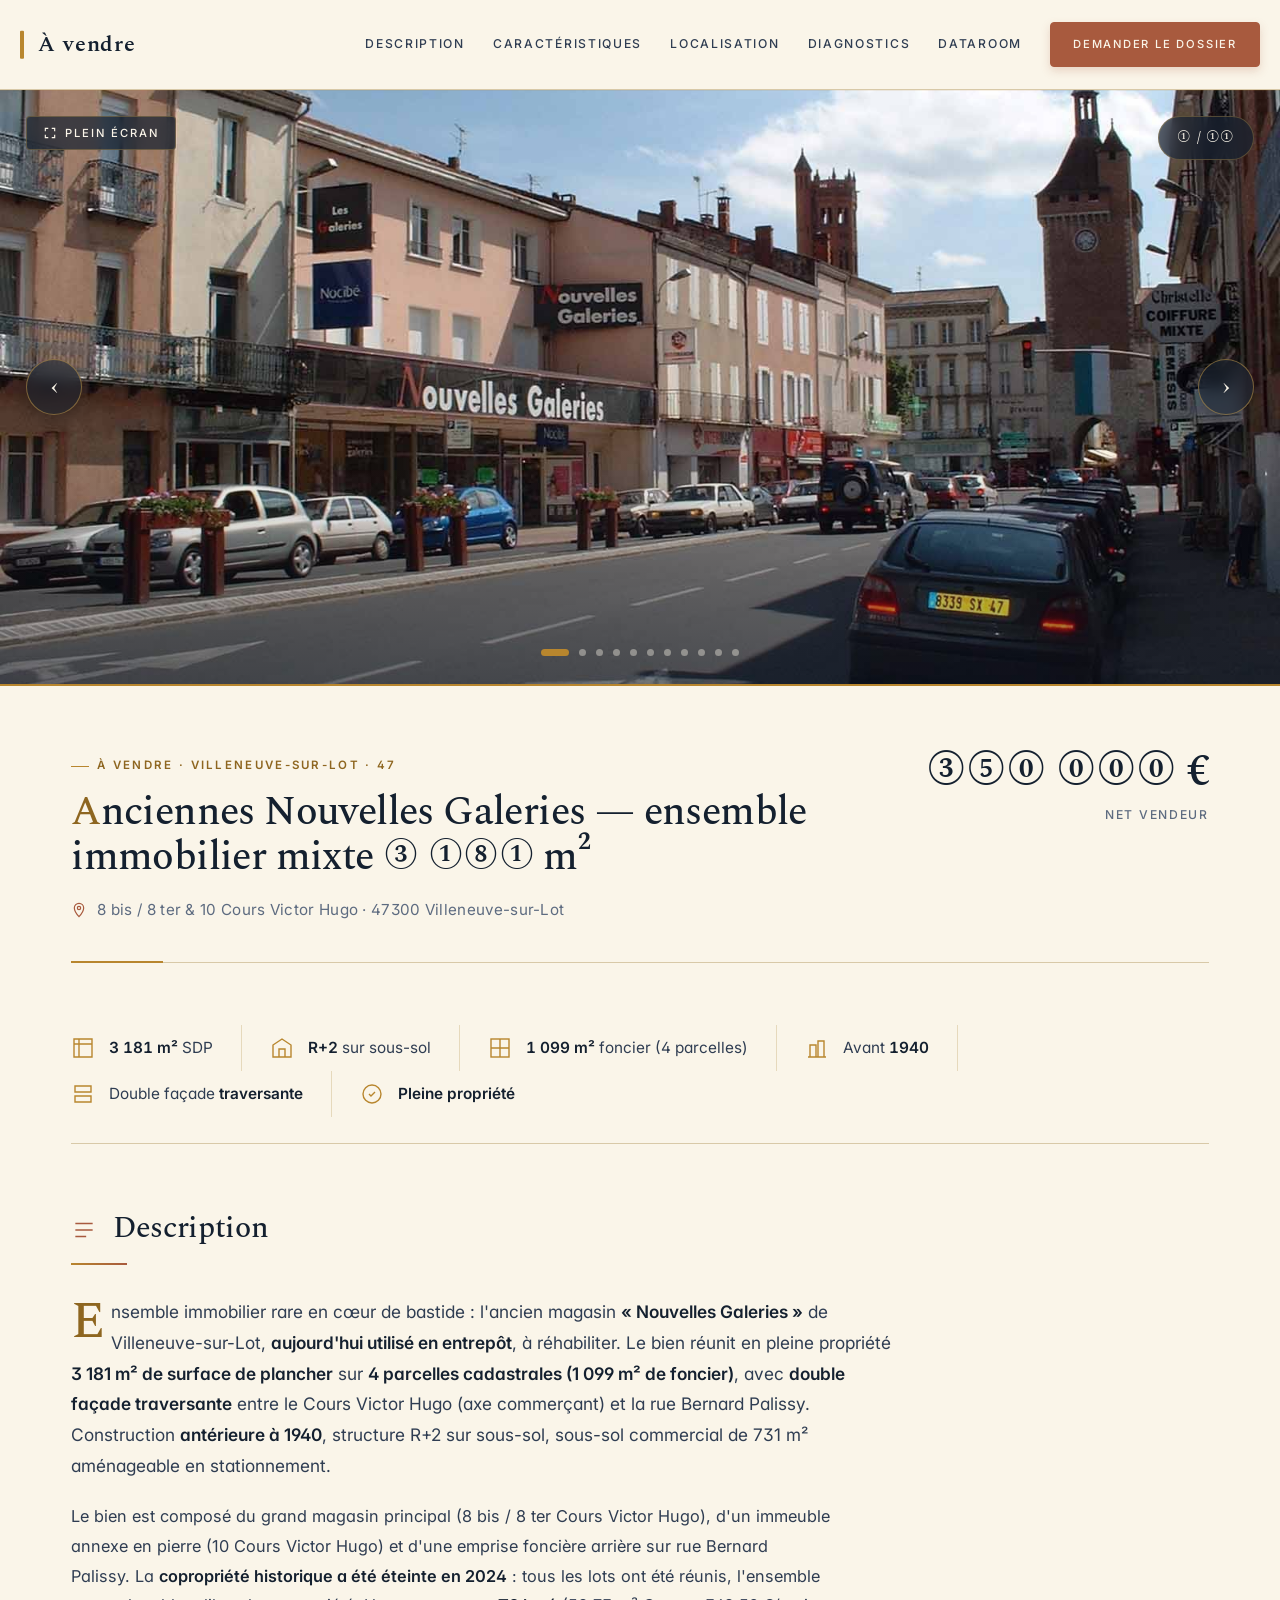
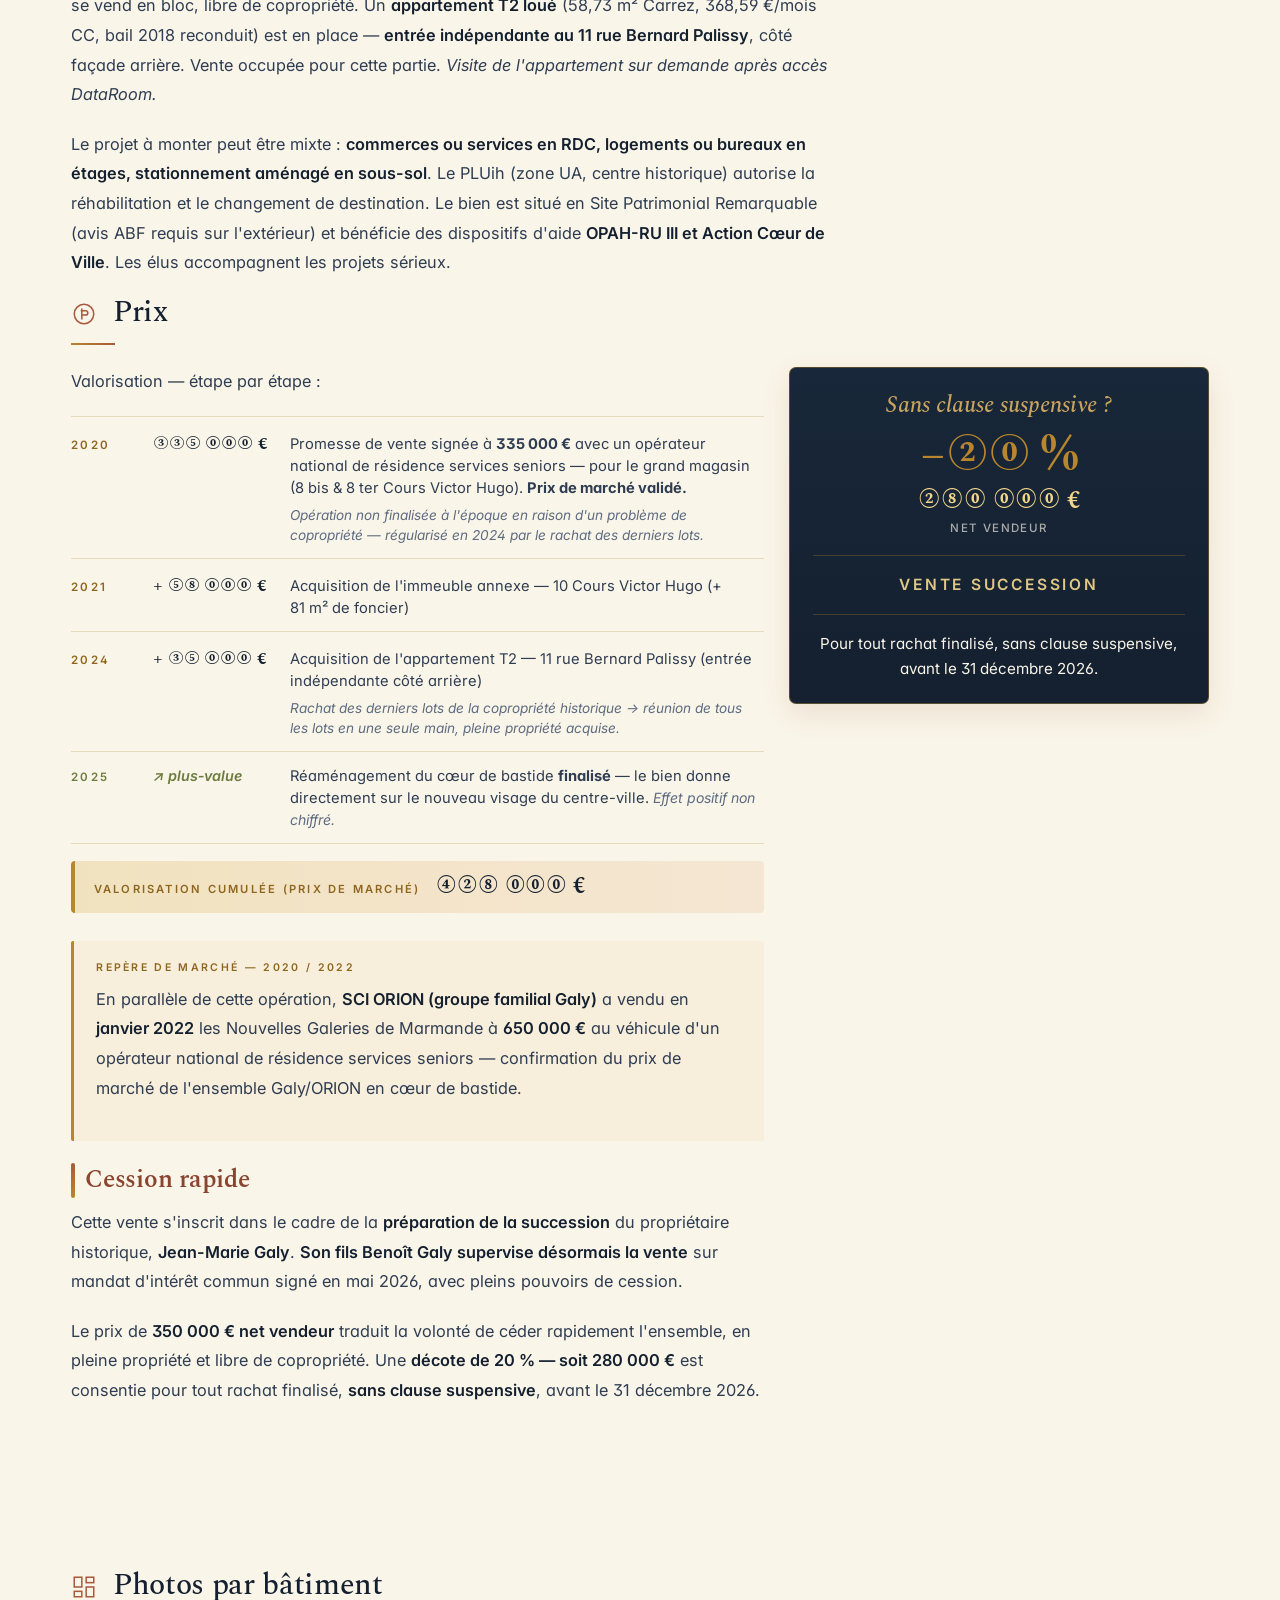
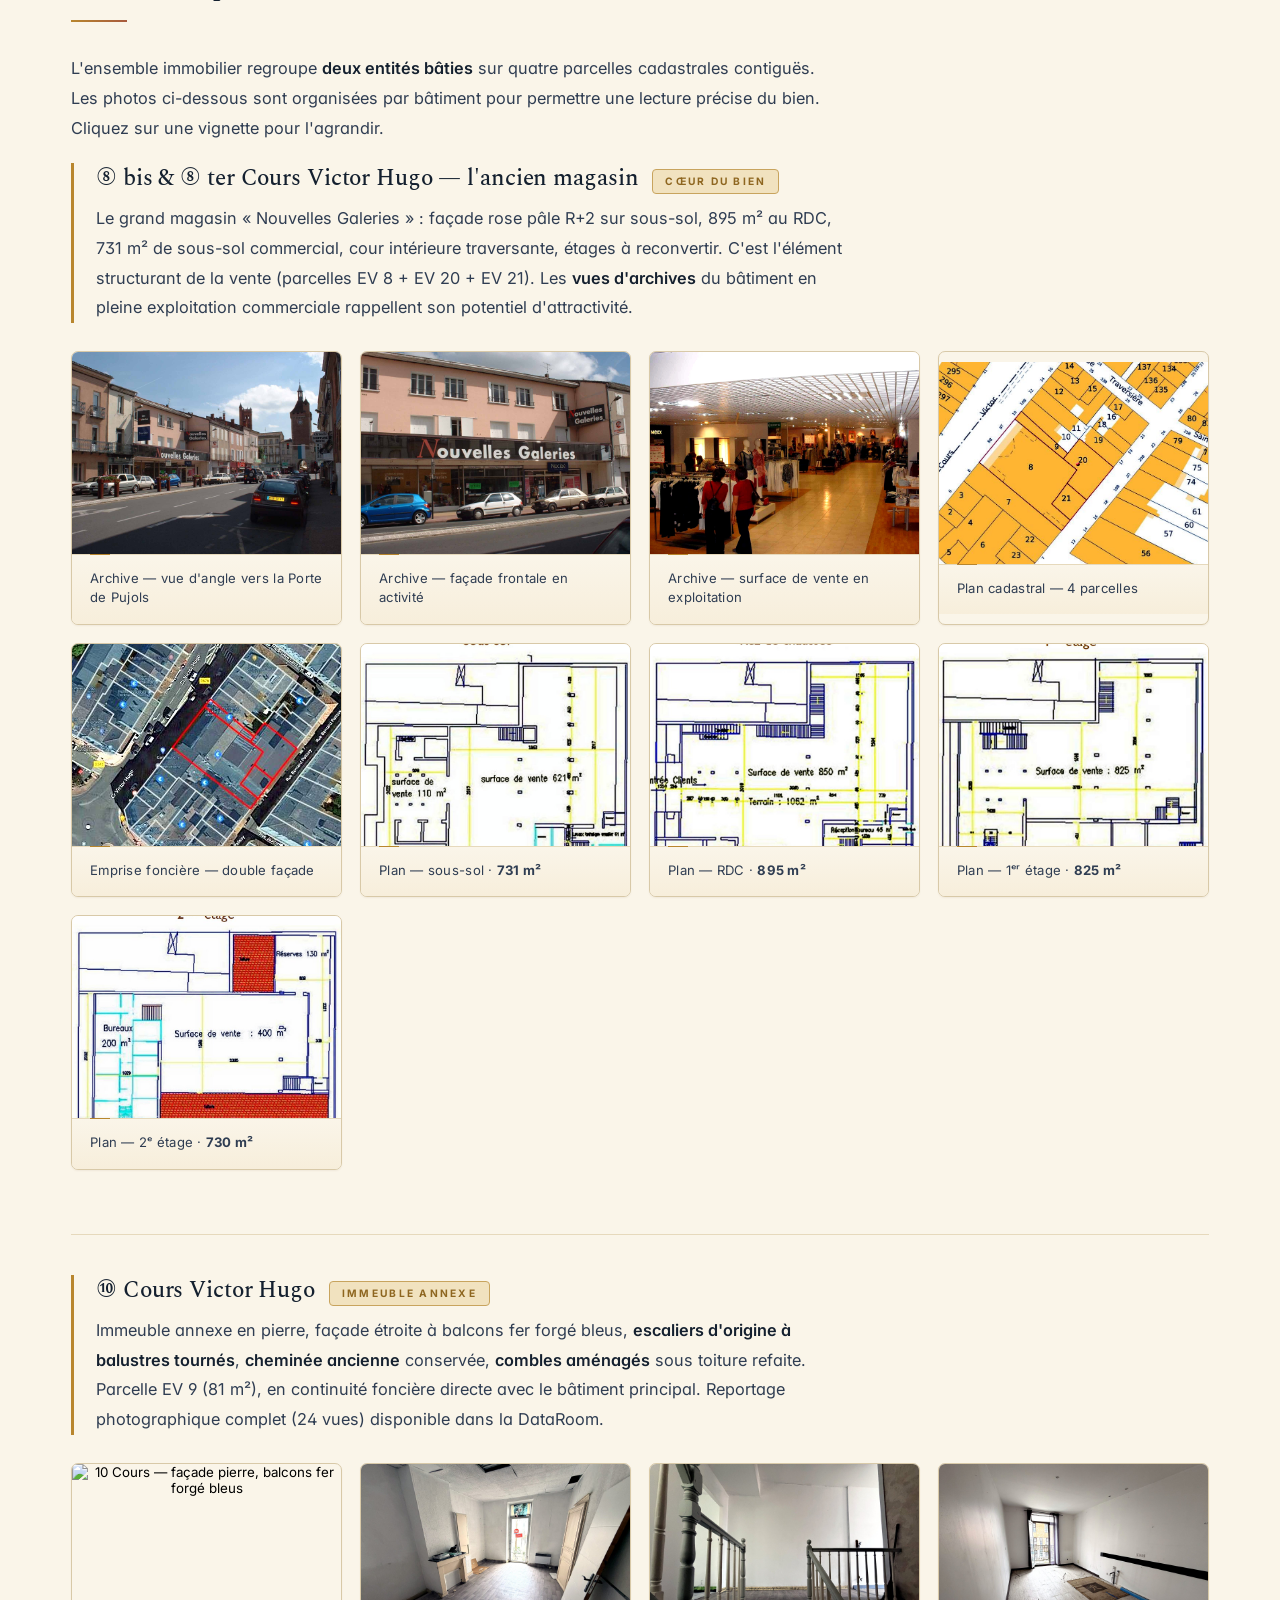
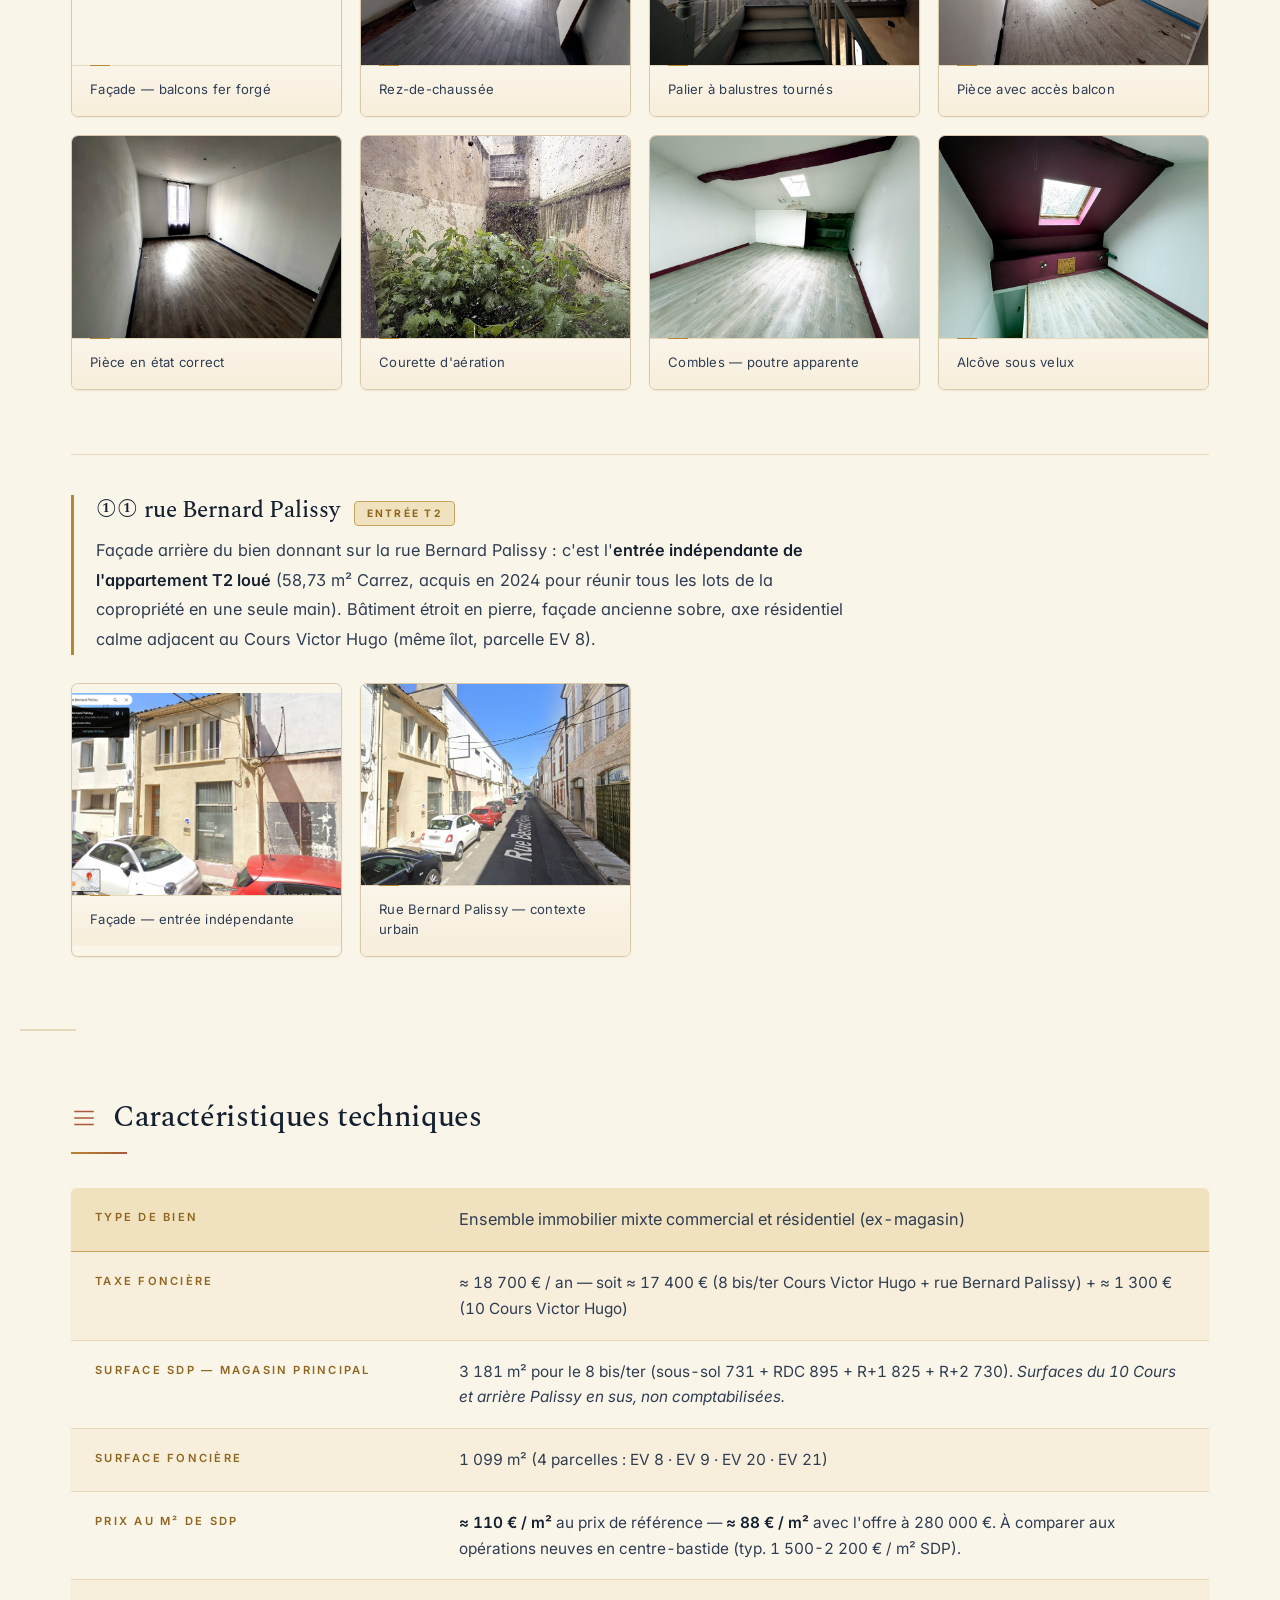
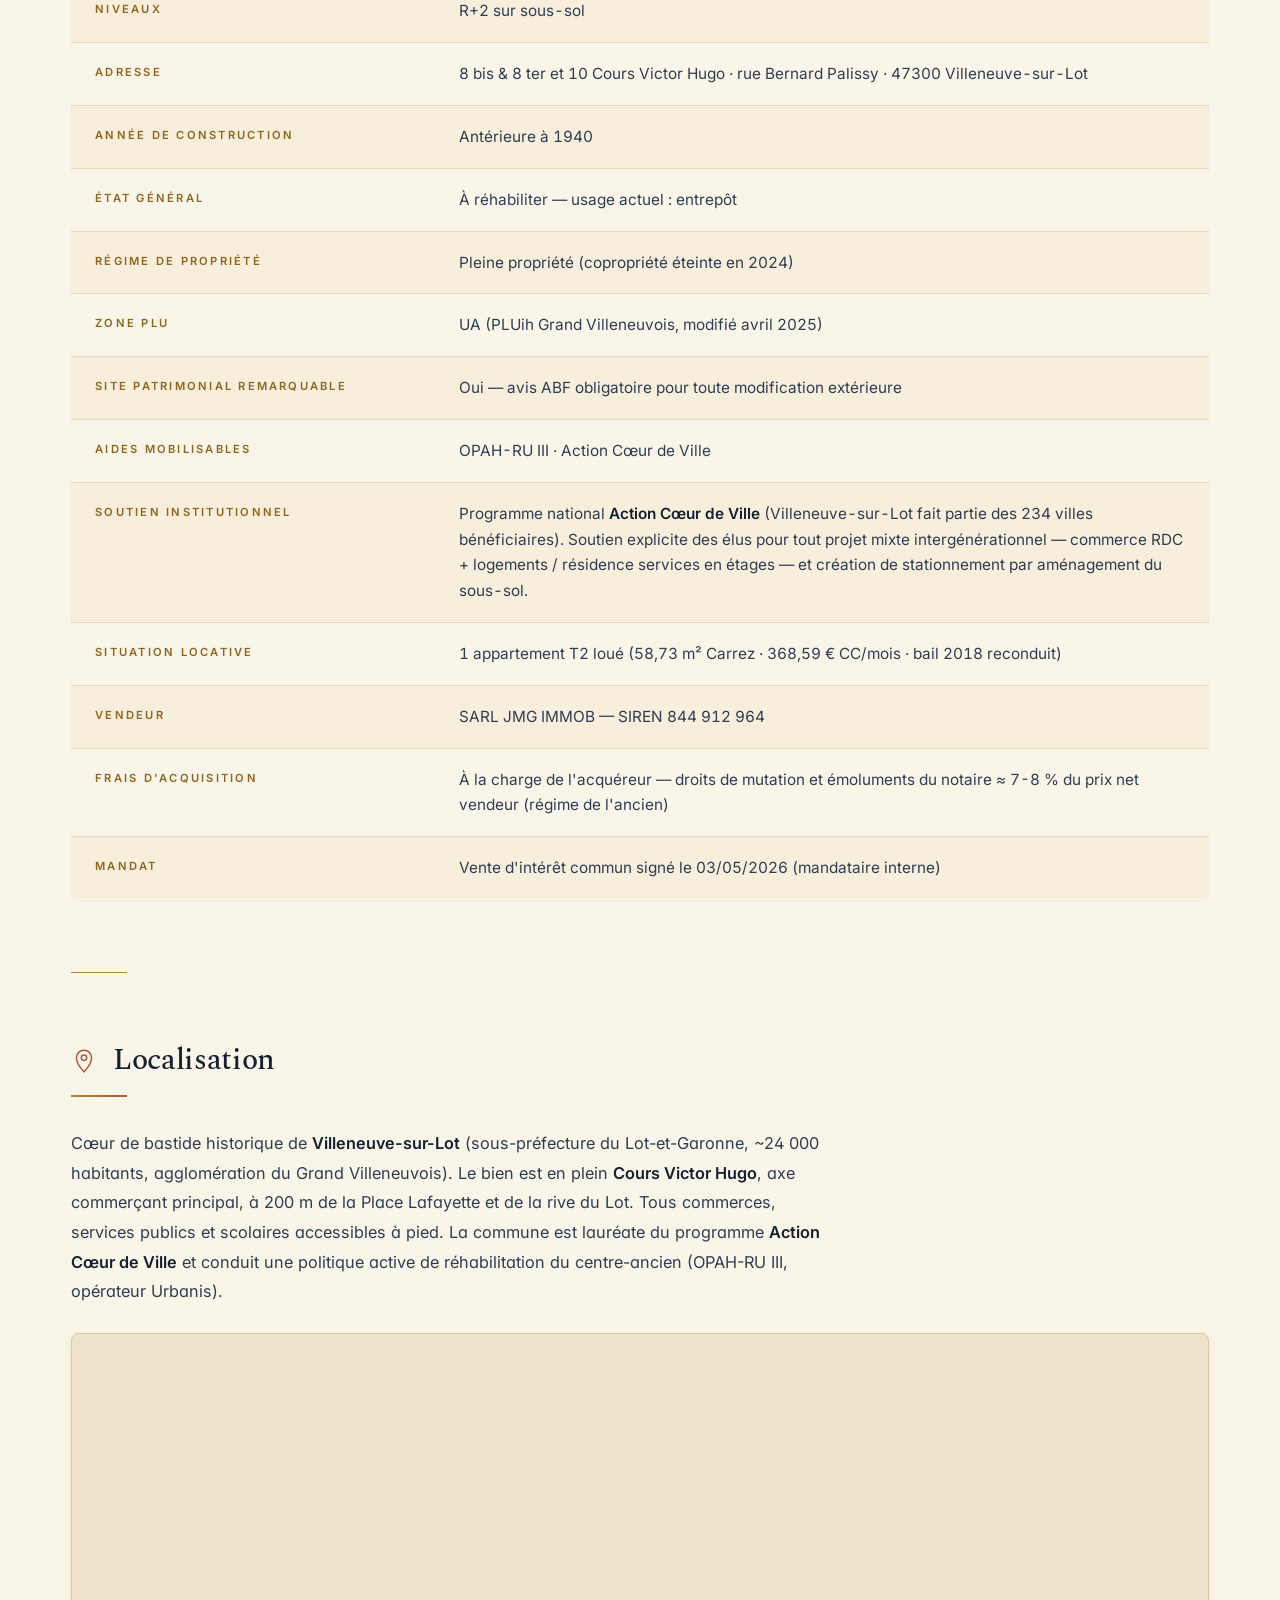
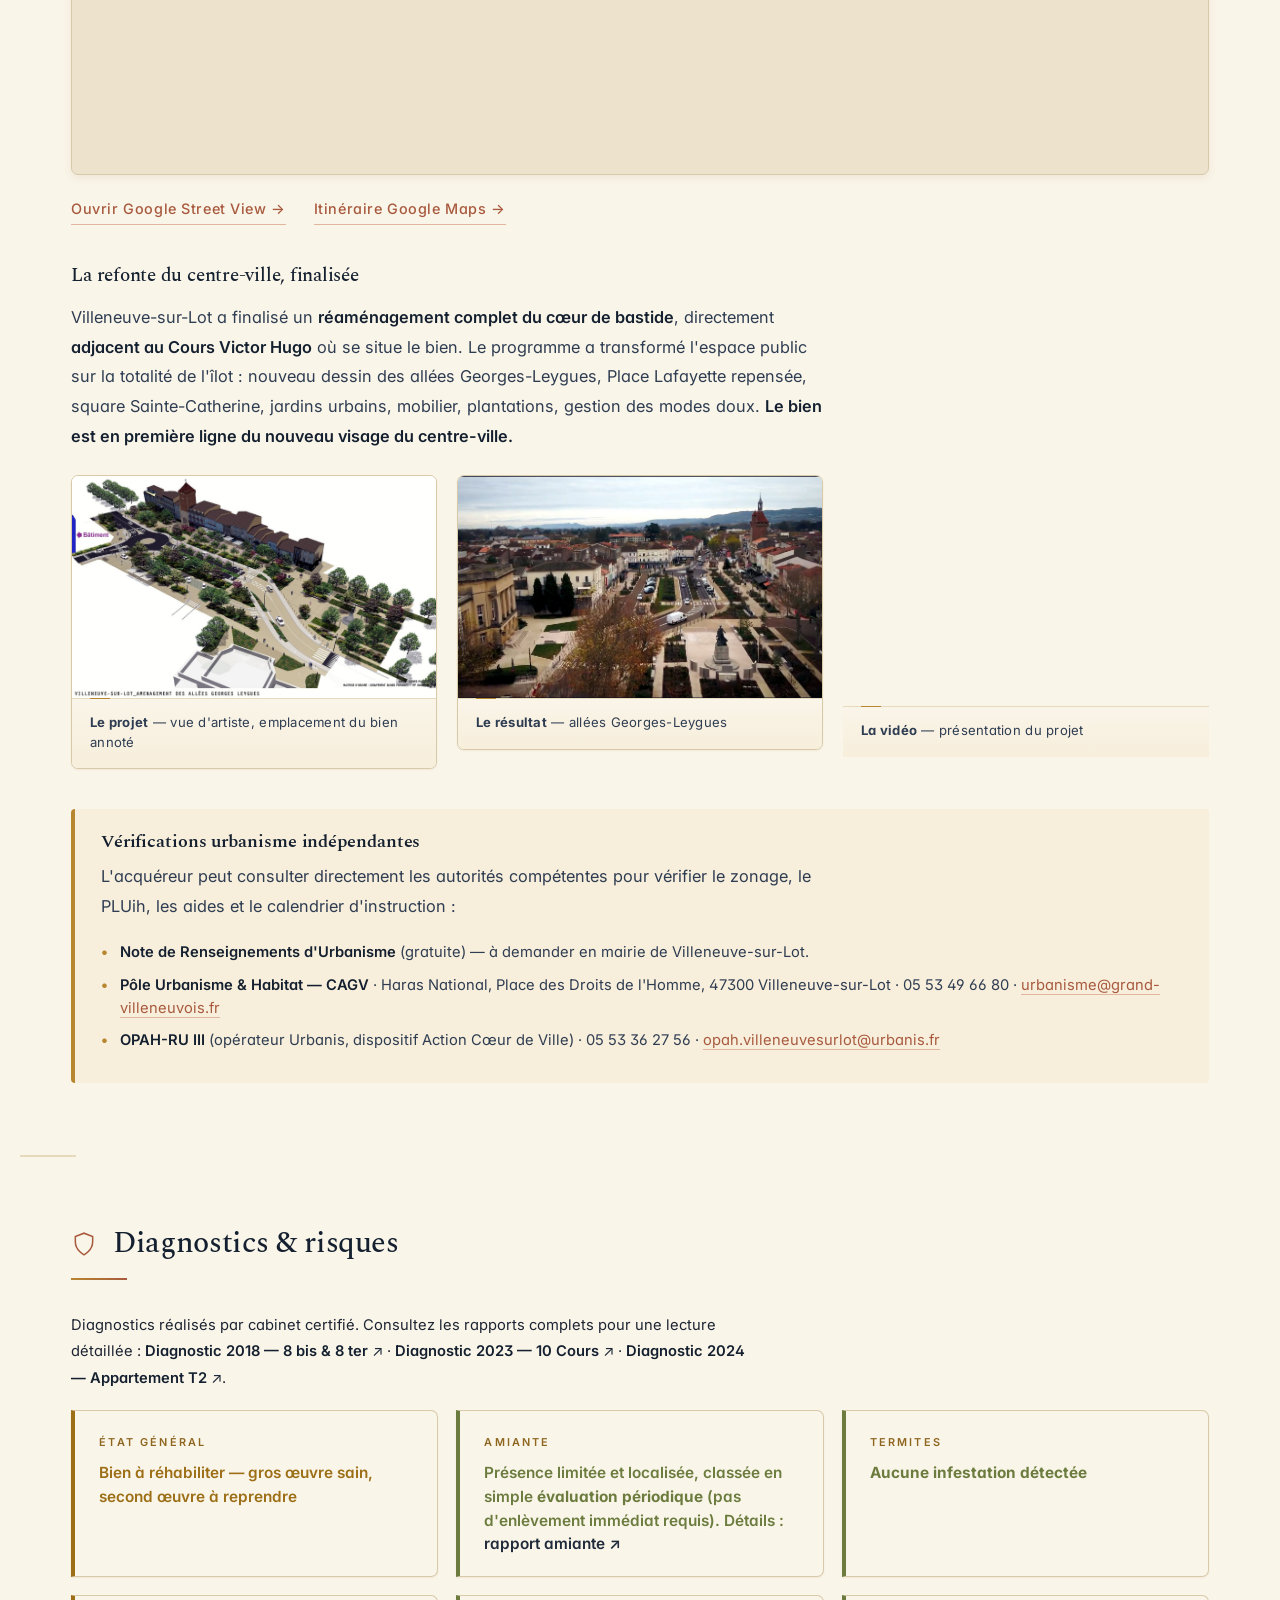
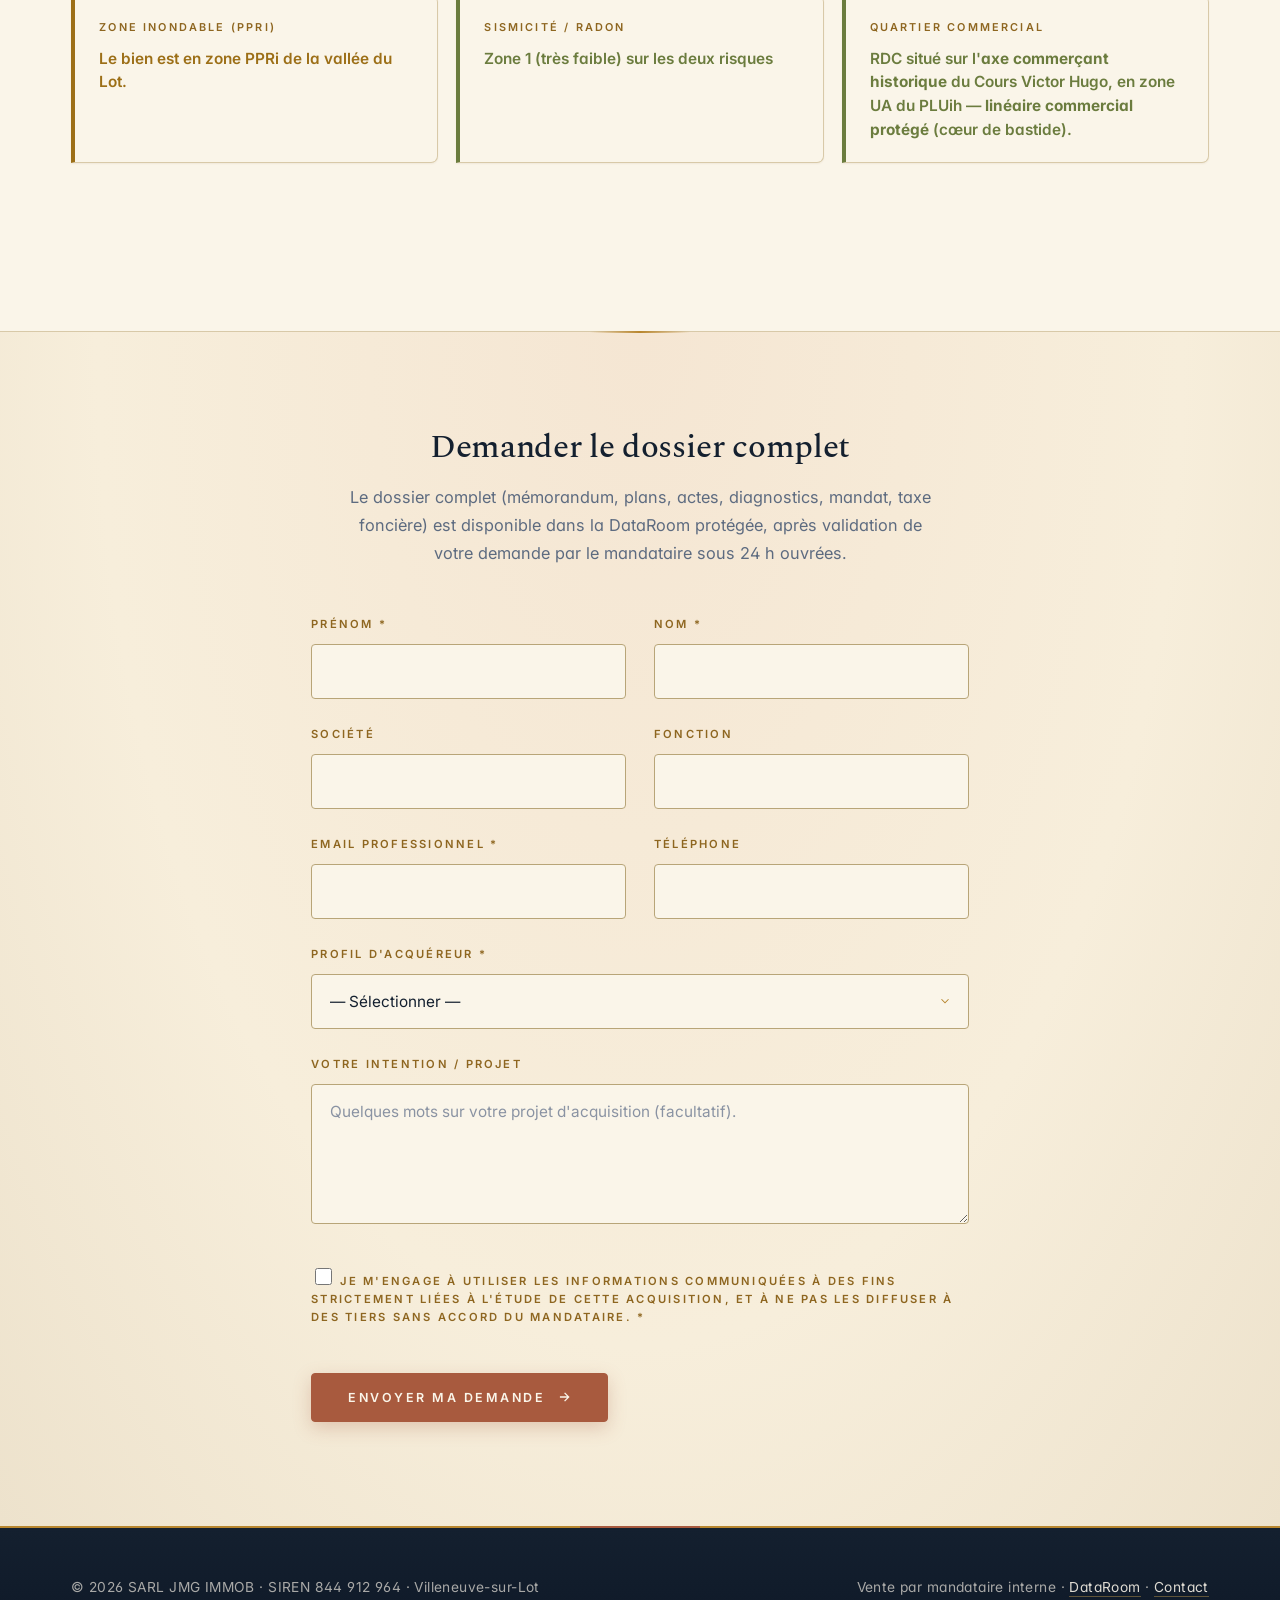
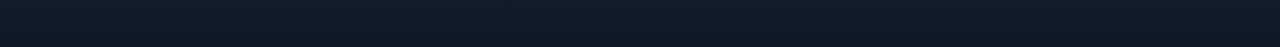
==== commit 27488de8: "Cession rapide : gras uniquement sur 'sans clause suspensive' Site + PDF mémo : retire le gras sur '" ====
--- a/index.html
+++ b/index.html
@@ -296,7 +296,7 @@
           Cette vente s'inscrit dans le cadre de la <strong>préparation de la succession</strong> du propriétaire historique, <strong>Jean-Marie Galy</strong>. <strong>Son fils Benoît Galy supervise désormais la vente</strong> sur mandat d'intérêt commun signé en mai 2026, avec pleins pouvoirs de cession.
         </p>
         <p class="prix__explain">
-          Le prix de <strong>350&nbsp;000&nbsp;€ net vendeur</strong> traduit la volonté de céder rapidement l'ensemble, en pleine propriété et libre de copropriété. Une <strong>décote de 20&nbsp;% — soit 280&nbsp;000&nbsp;€</strong> est consentie pour tout <strong>rachat finalisé</strong>, <strong>sans clause suspensive</strong>, avant le <strong>31 décembre 2026</strong>.
+          Le prix de <strong>350&nbsp;000&nbsp;€ net vendeur</strong> traduit la volonté de céder rapidement l'ensemble, en pleine propriété et libre de copropriété. Une <strong>décote de 20&nbsp;% — soit 280&nbsp;000&nbsp;€</strong> est consentie pour tout rachat finalisé, <strong>sans clause suspensive</strong>, avant le 31 décembre 2026.
         </p>
       </div>
 
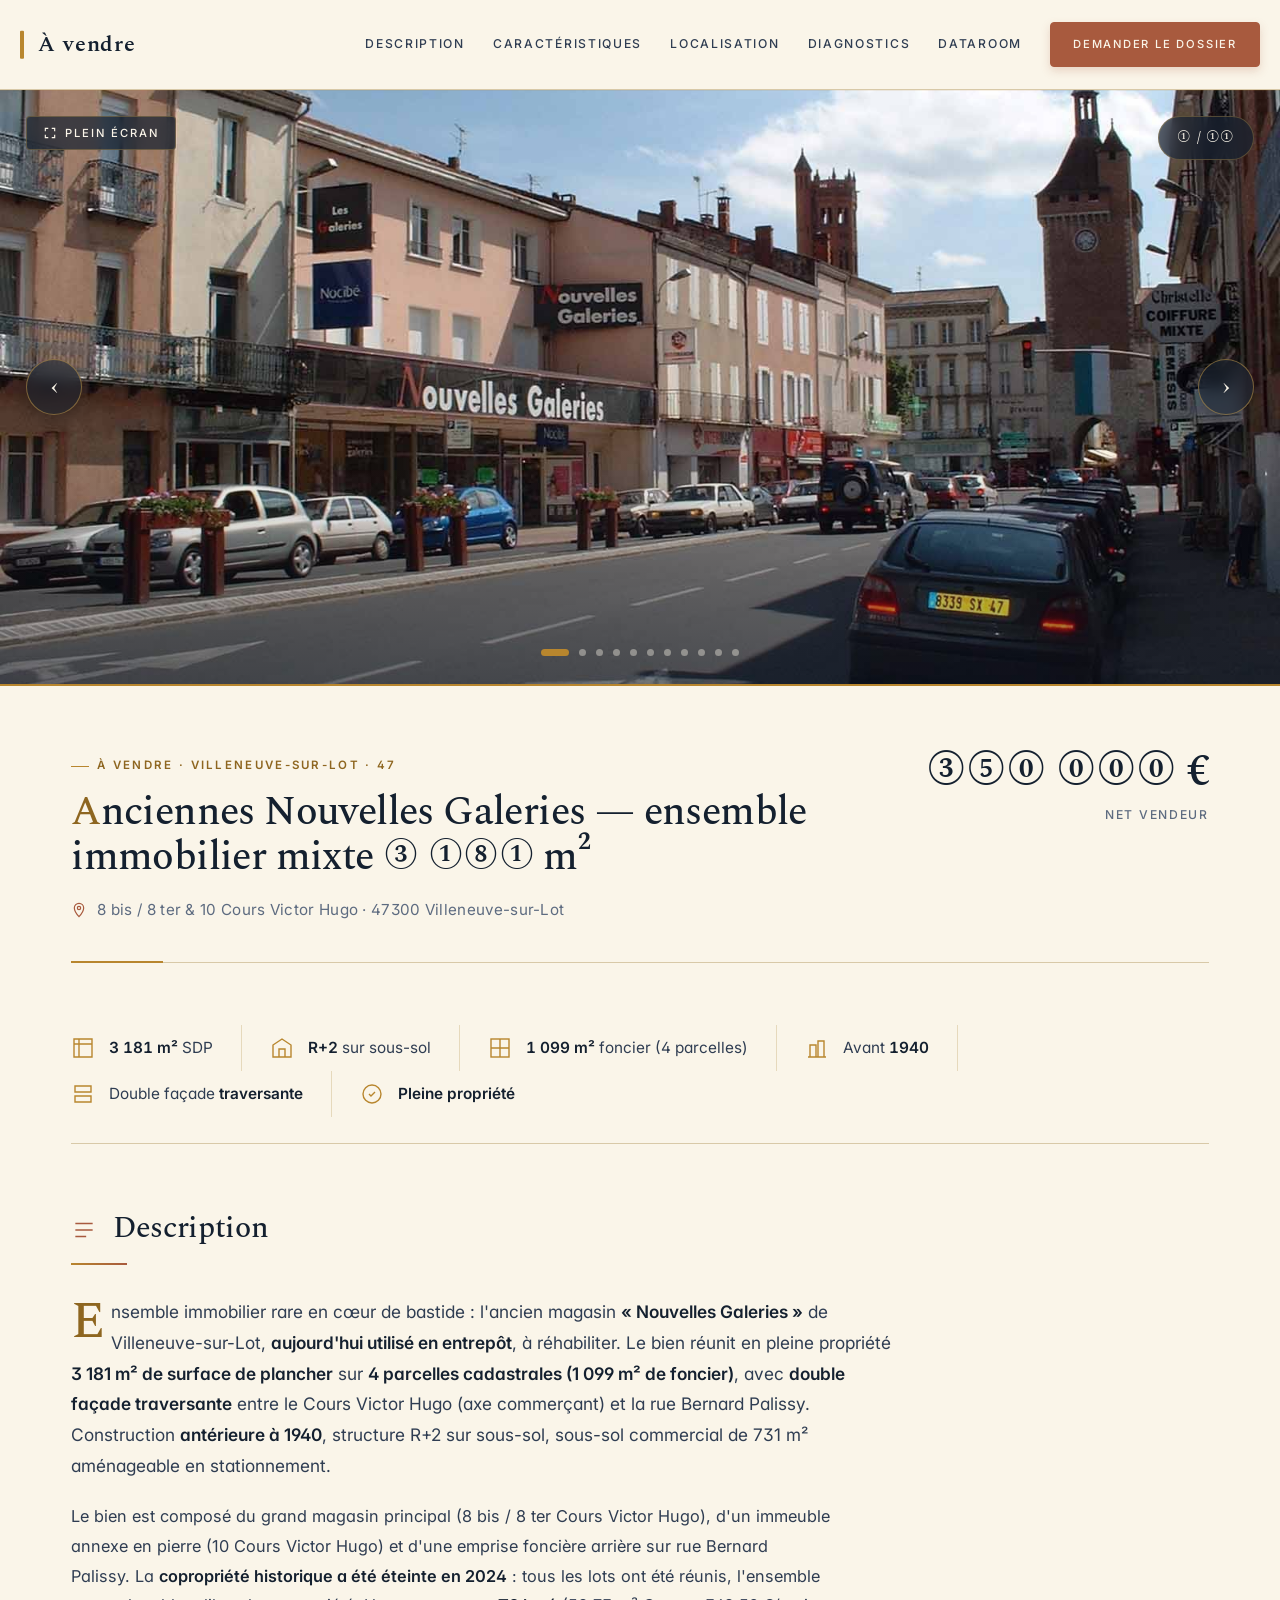
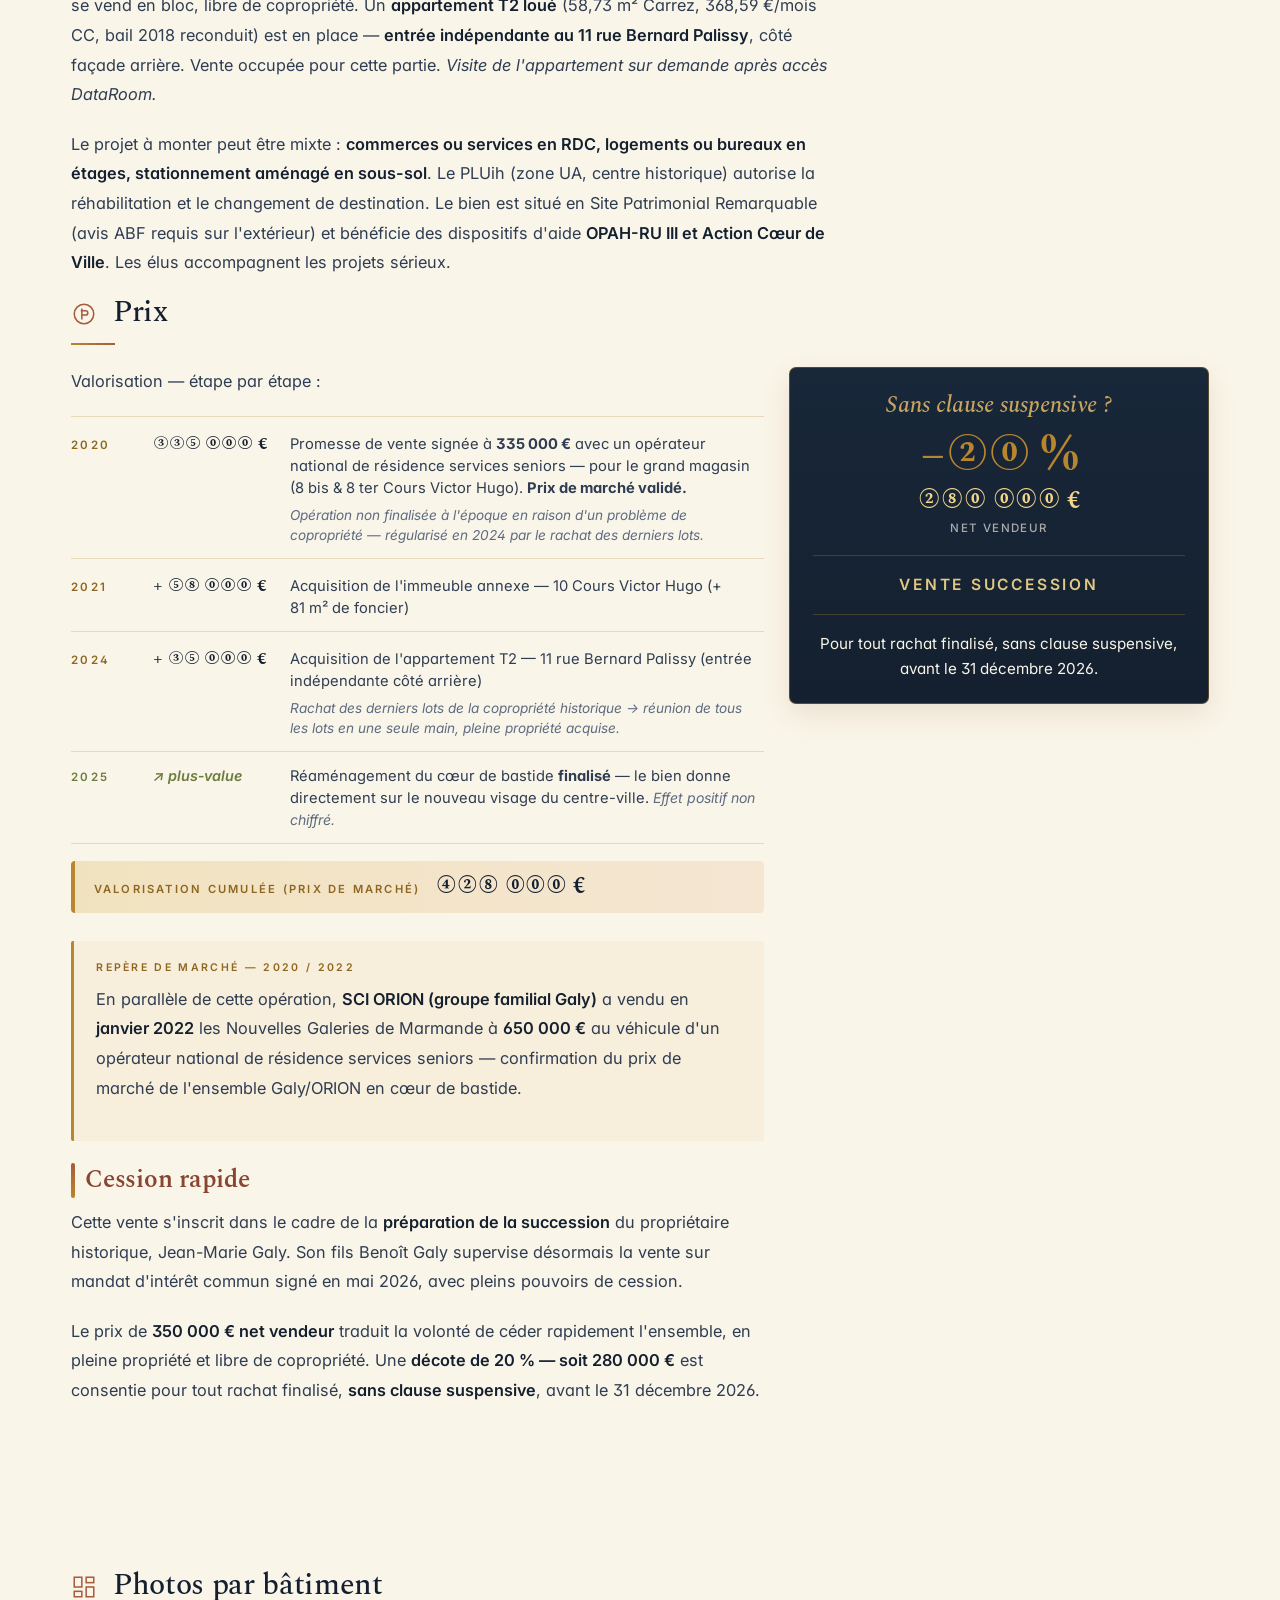
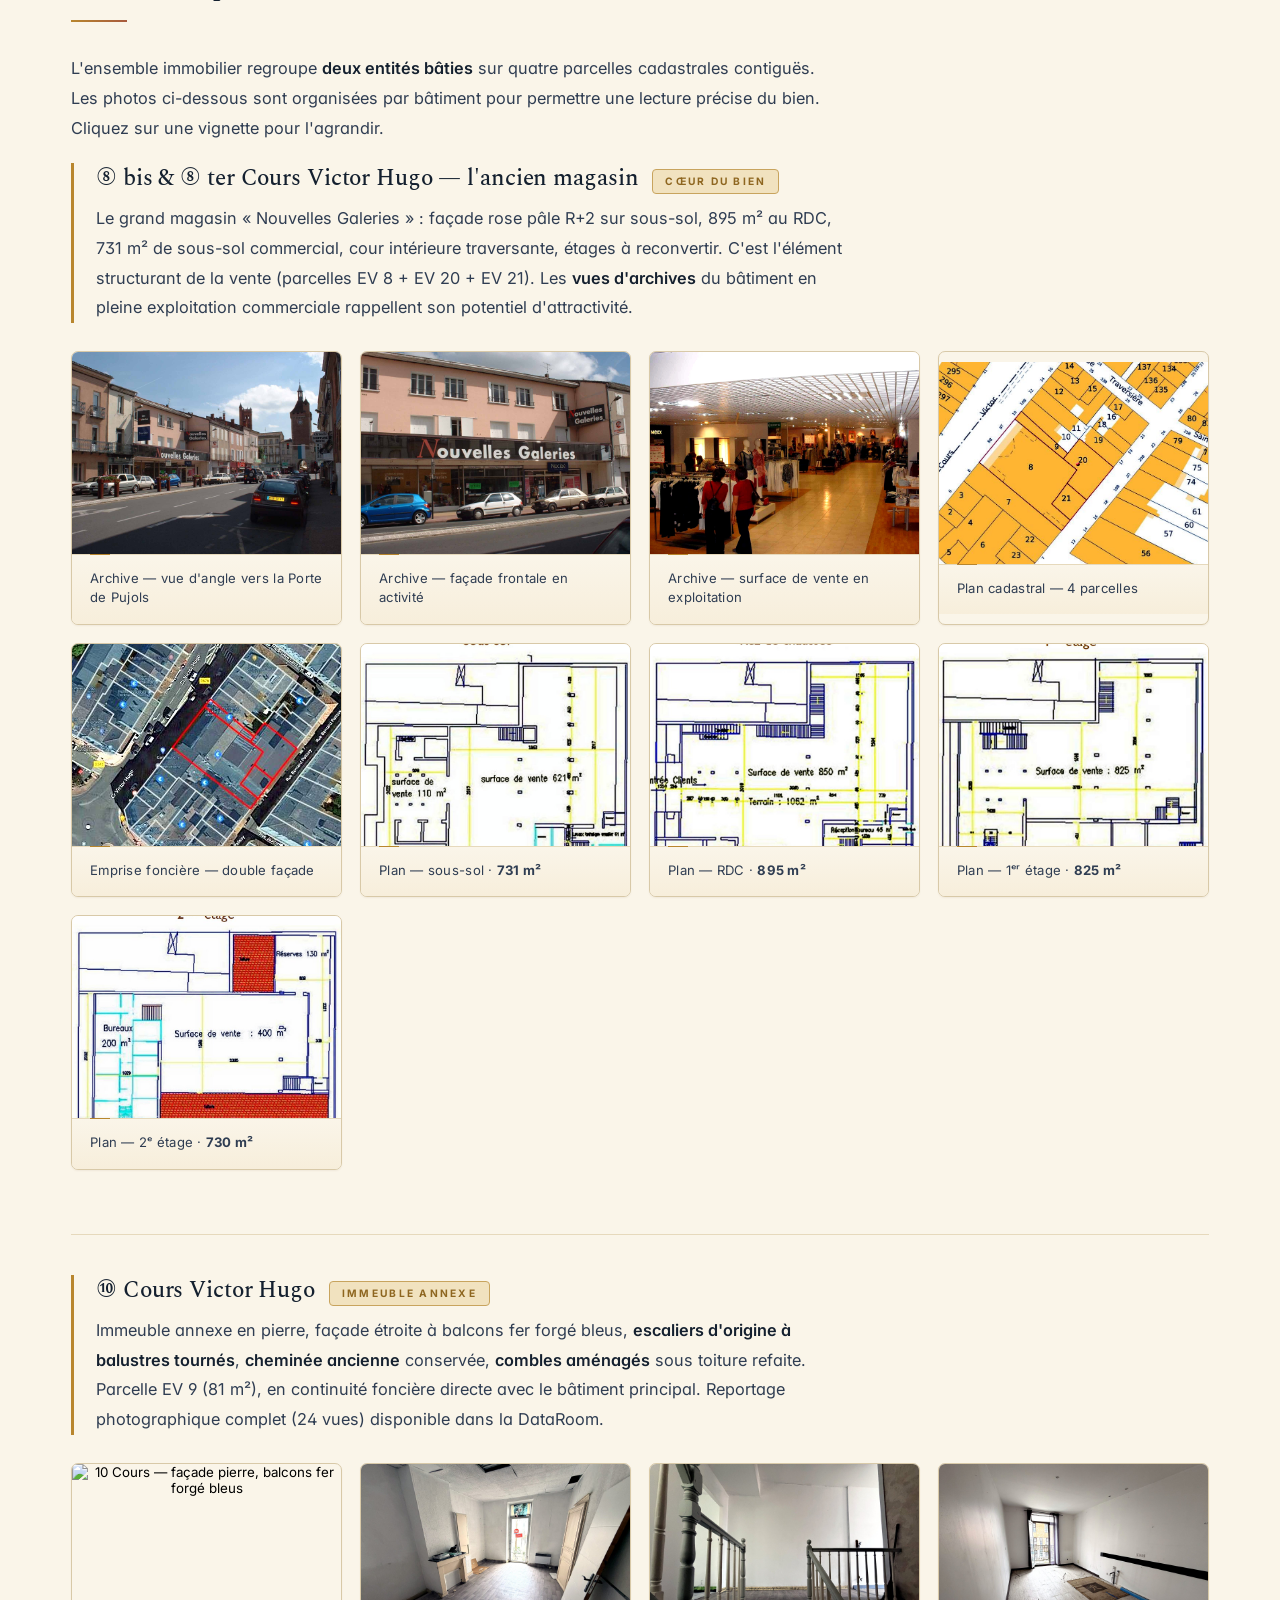
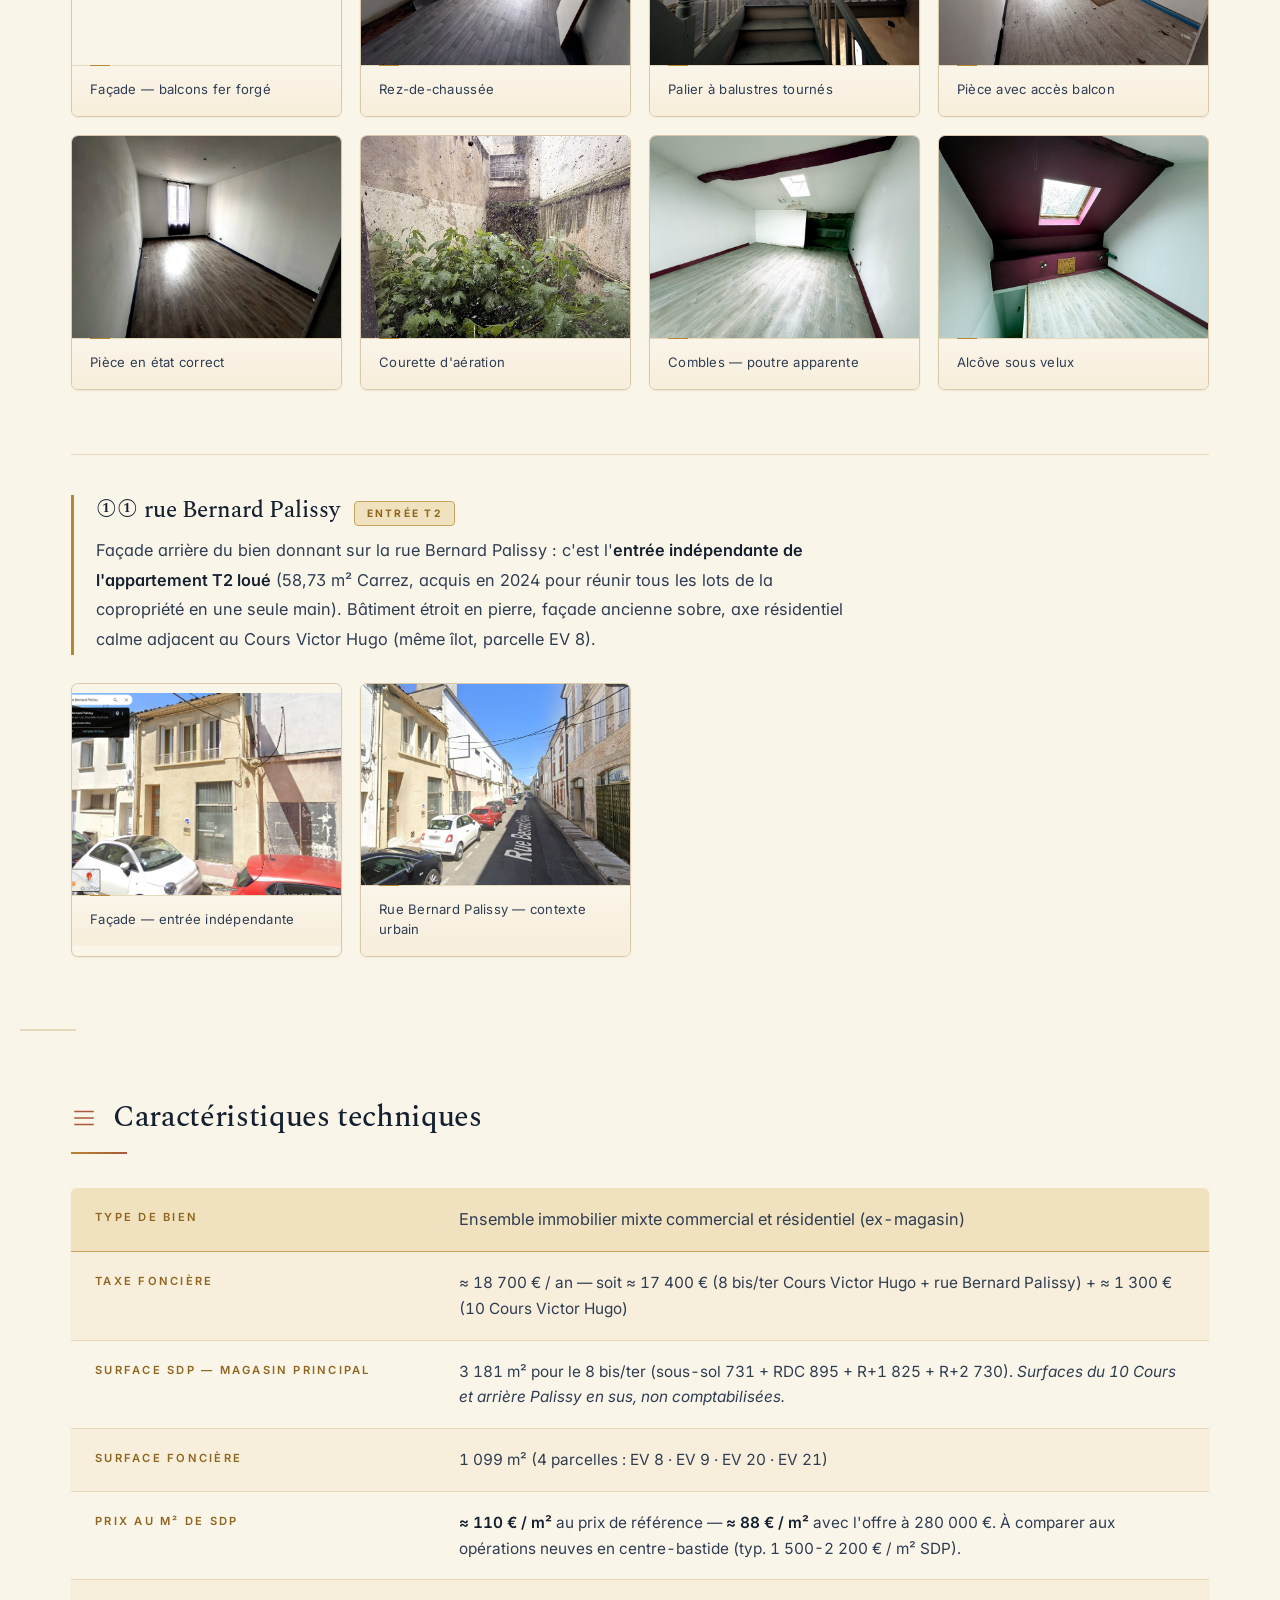
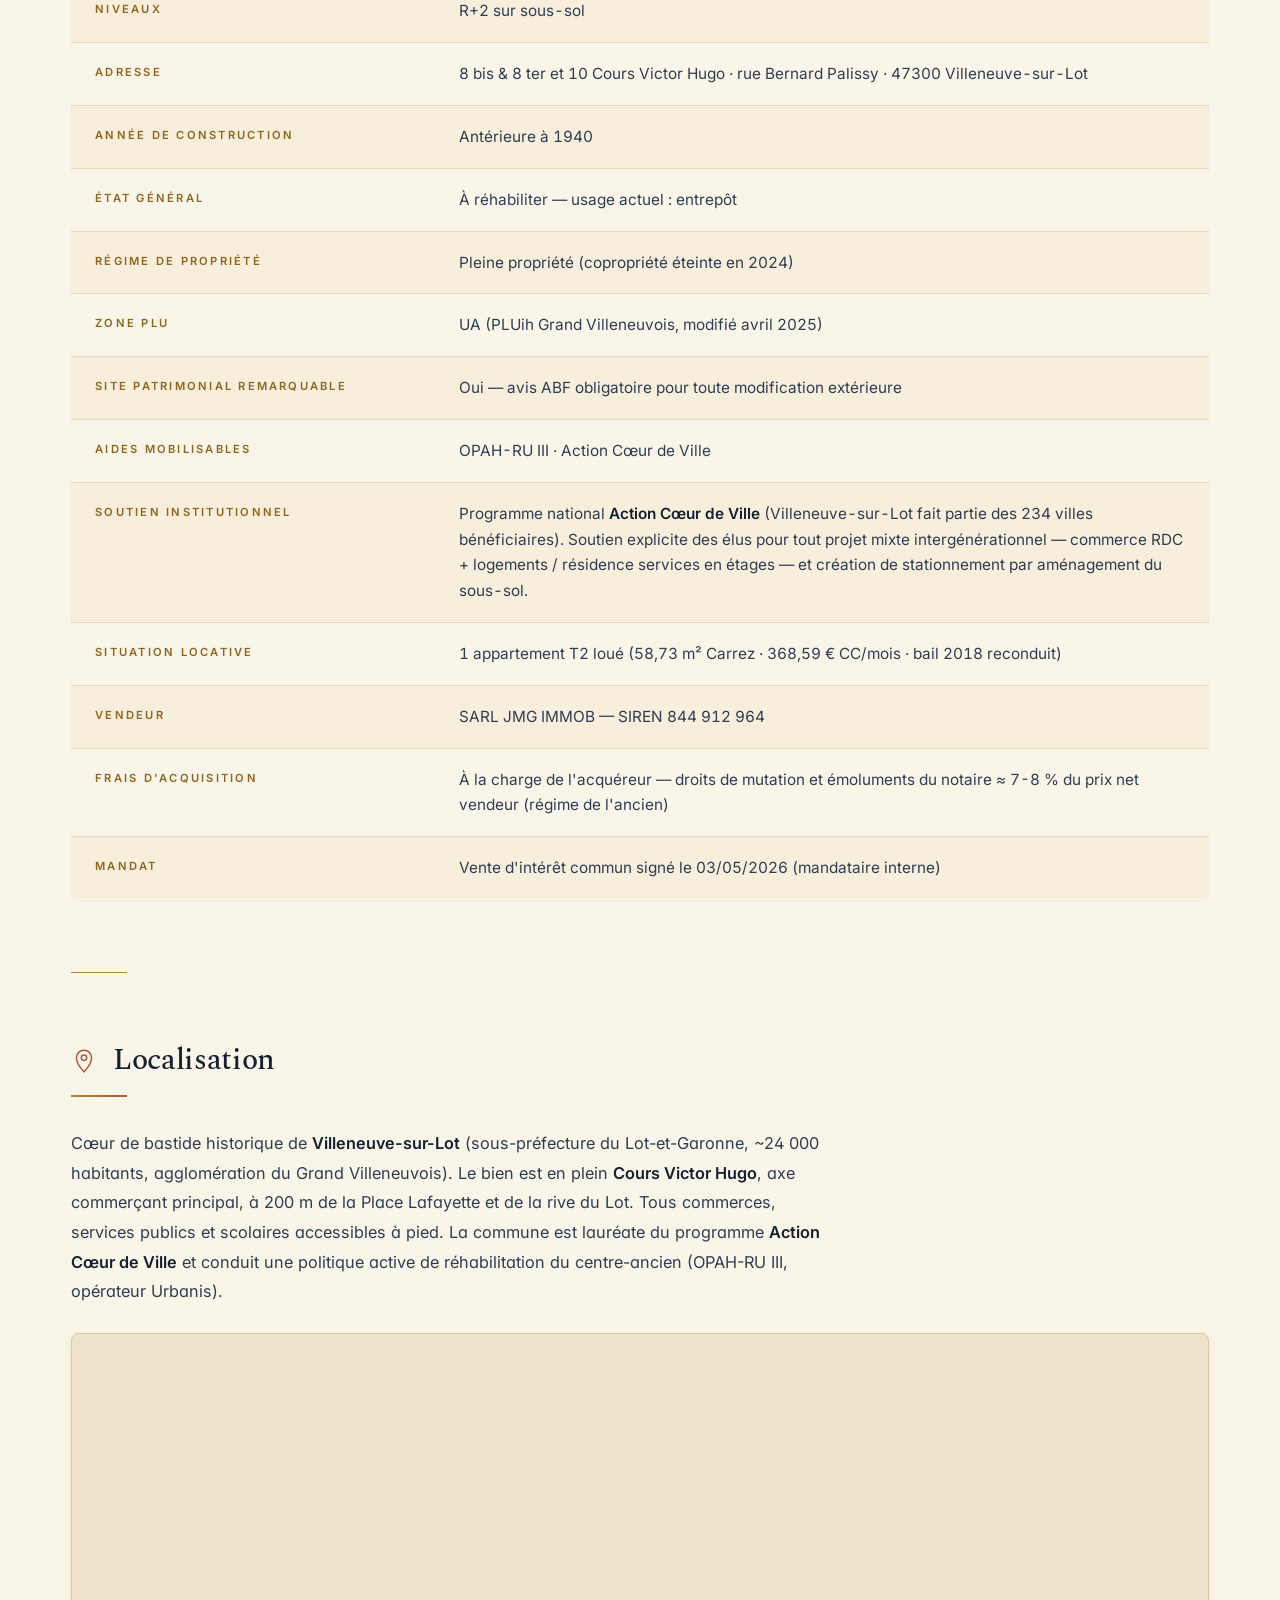
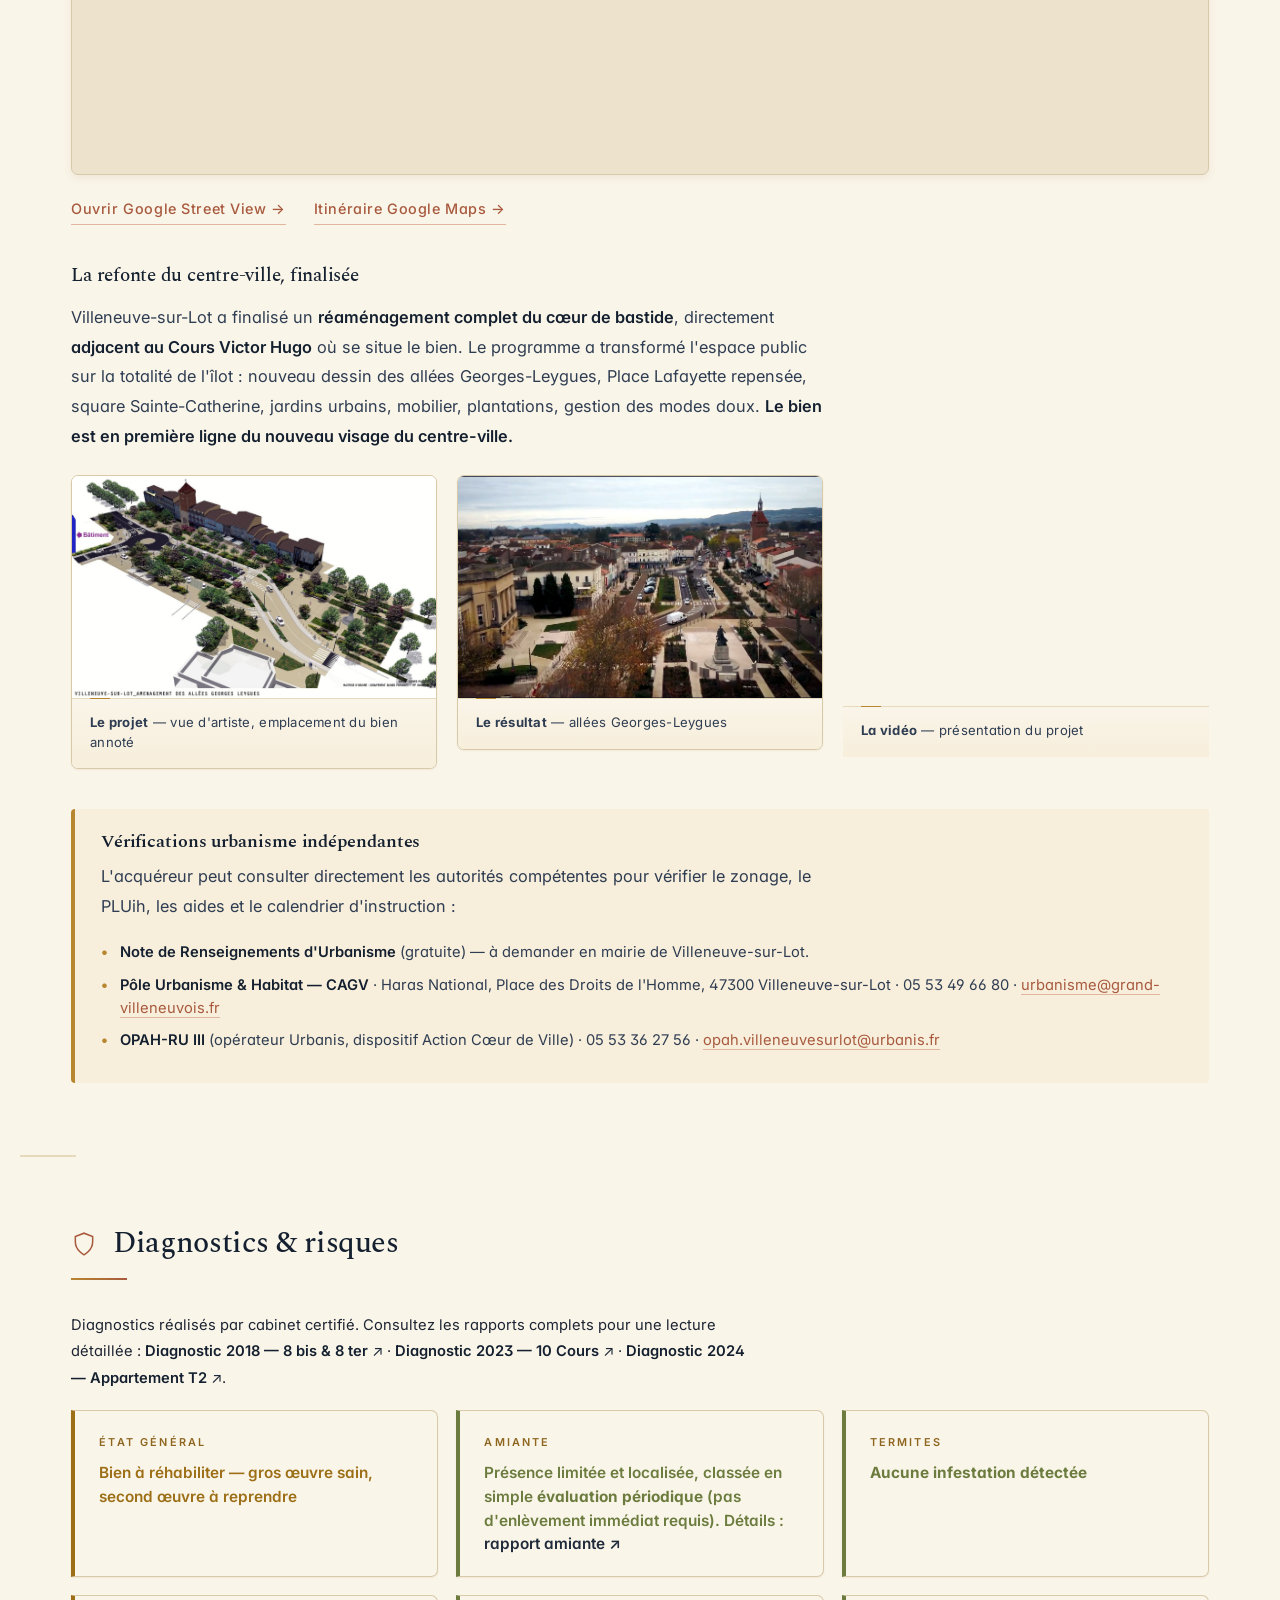
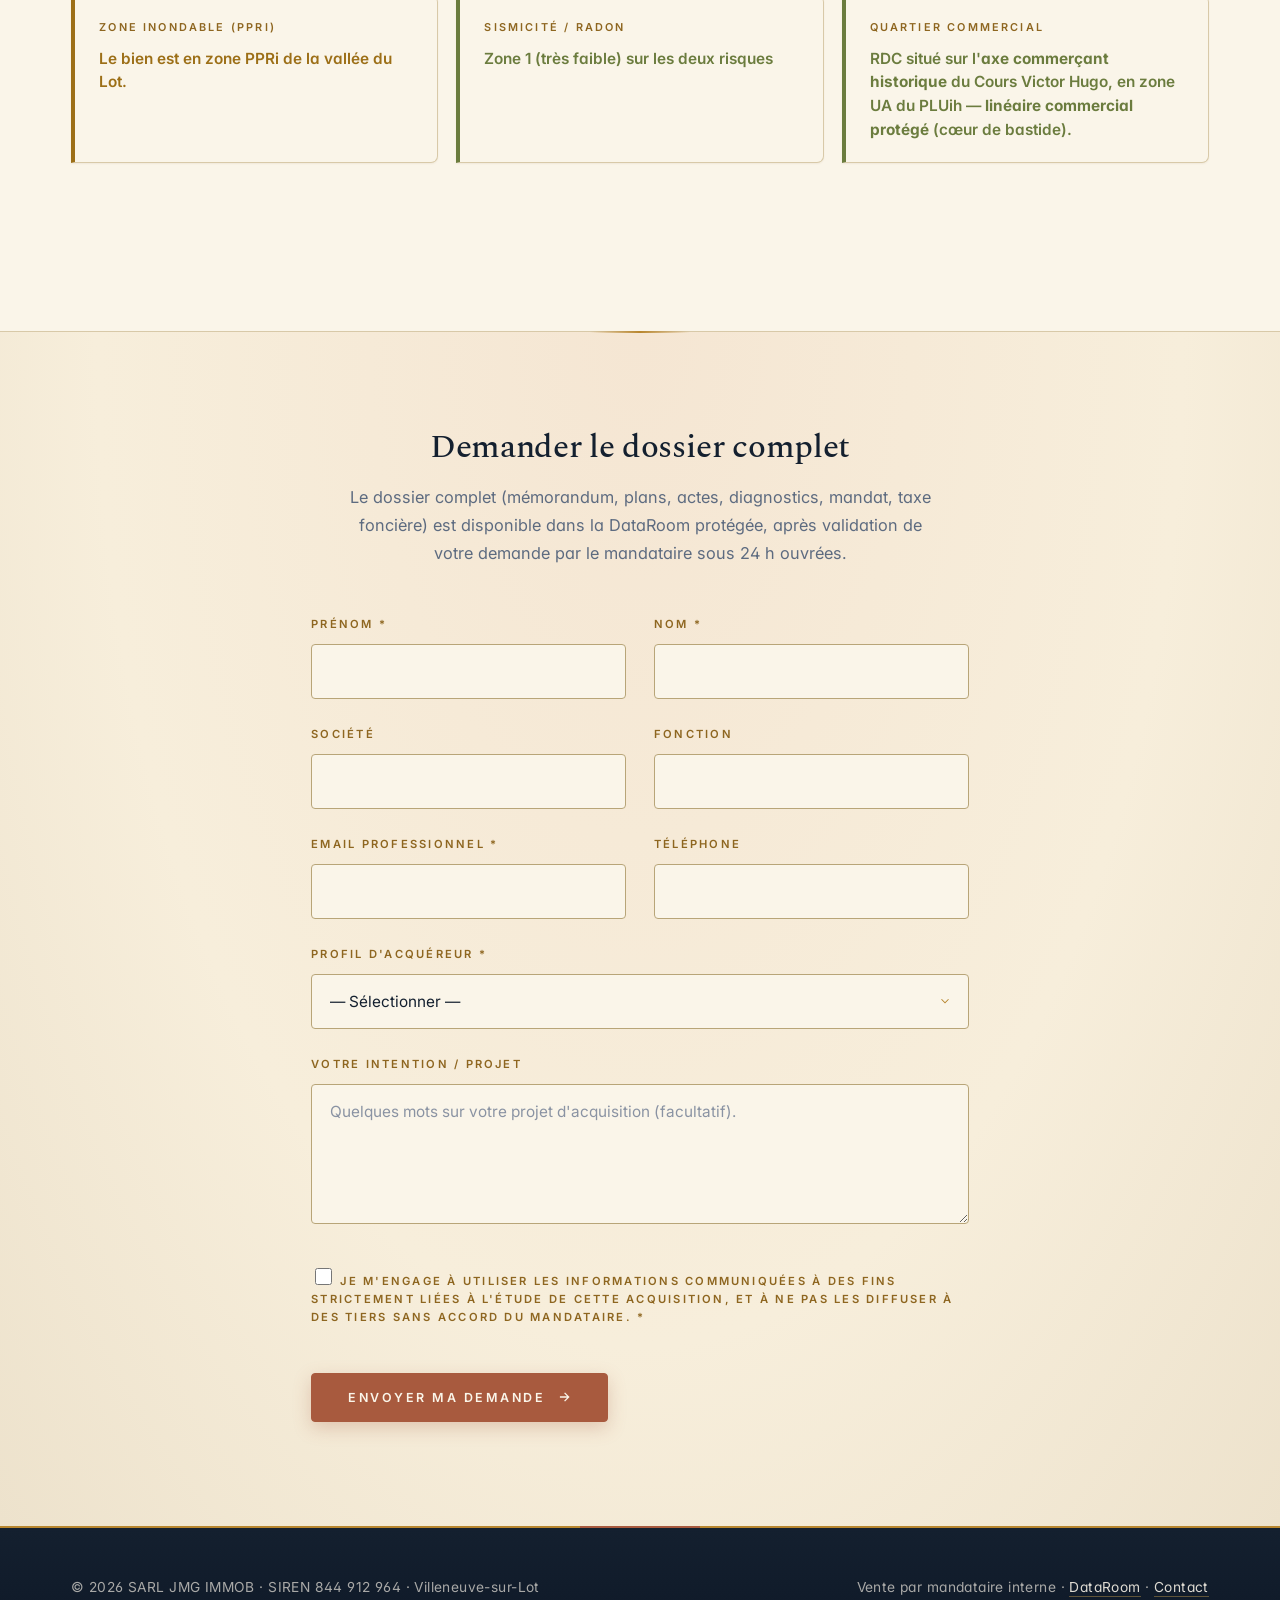
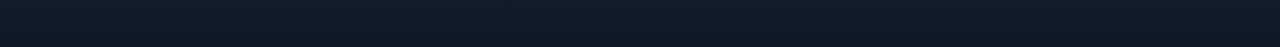
==== commit 4ad736b3: "Cession rapide : retire le gras sur 'Jean-Marie Galy' et la phrase mandat Co-Authored-By: Claude Opu" ====
--- a/index.html
+++ b/index.html
@@ -293,7 +293,7 @@
         </aside>
         <h3 class="prix__rapid-title">Cession rapide</h3>
         <p class="prix__explain">
-          Cette vente s'inscrit dans le cadre de la <strong>préparation de la succession</strong> du propriétaire historique, <strong>Jean-Marie Galy</strong>. <strong>Son fils Benoît Galy supervise désormais la vente</strong> sur mandat d'intérêt commun signé en mai 2026, avec pleins pouvoirs de cession.
+          Cette vente s'inscrit dans le cadre de la <strong>préparation de la succession</strong> du propriétaire historique, Jean-Marie Galy. Son fils Benoît Galy supervise désormais la vente sur mandat d'intérêt commun signé en mai 2026, avec pleins pouvoirs de cession.
         </p>
         <p class="prix__explain">
           Le prix de <strong>350&nbsp;000&nbsp;€ net vendeur</strong> traduit la volonté de céder rapidement l'ensemble, en pleine propriété et libre de copropriété. Une <strong>décote de 20&nbsp;% — soit 280&nbsp;000&nbsp;€</strong> est consentie pour tout rachat finalisé, <strong>sans clause suspensive</strong>, avant le 31 décembre 2026.
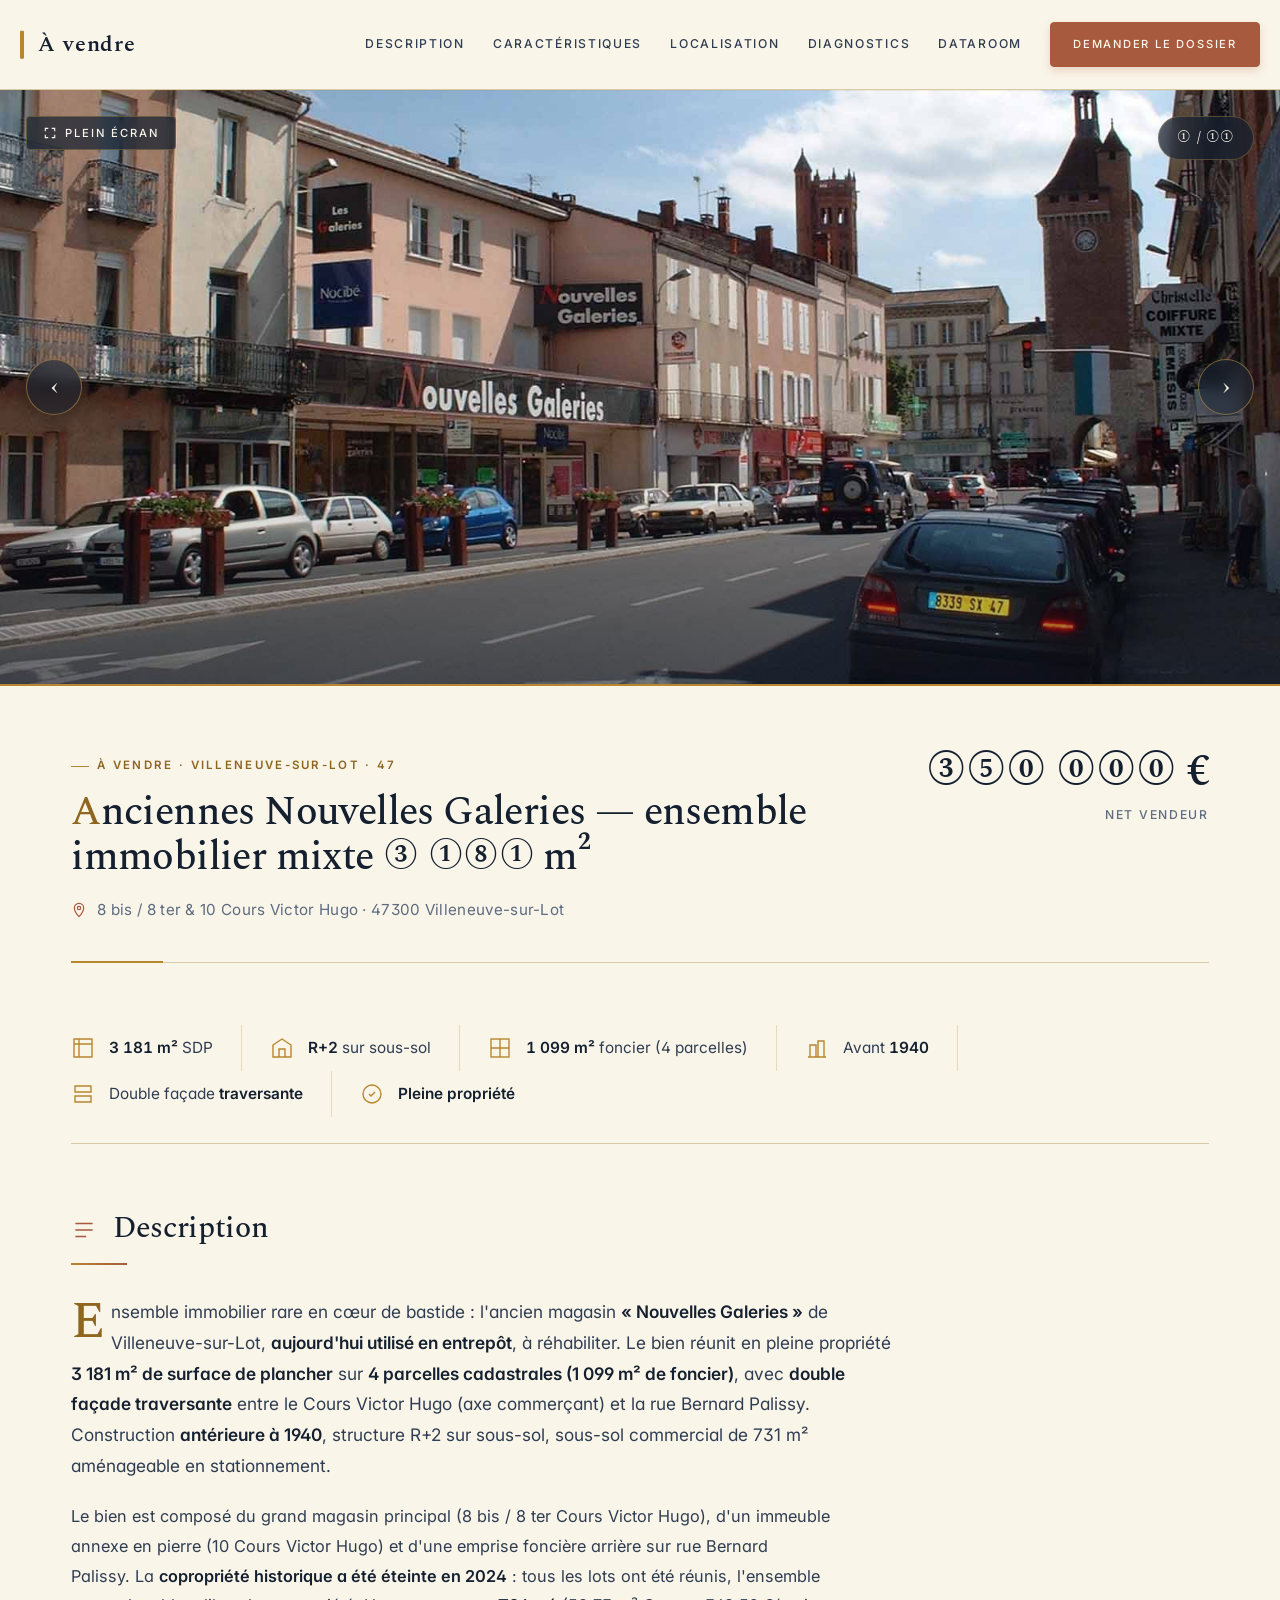
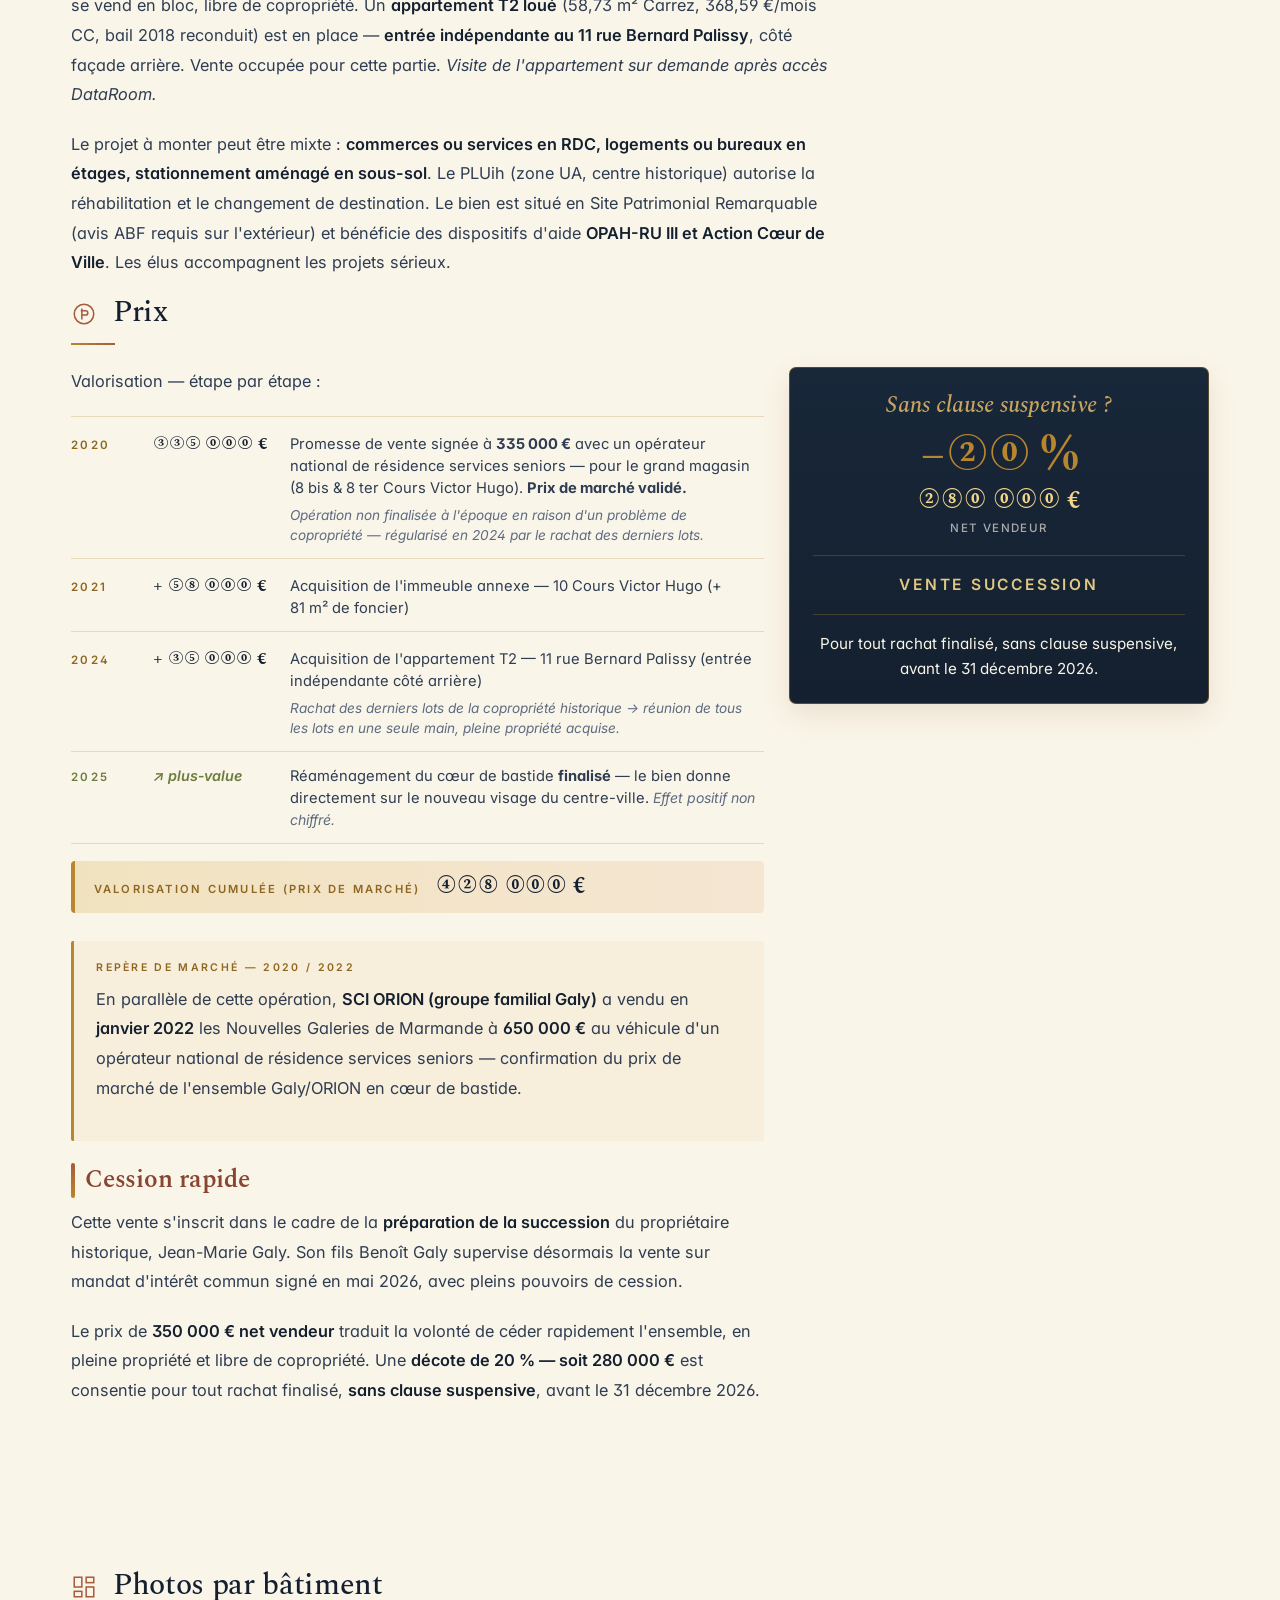
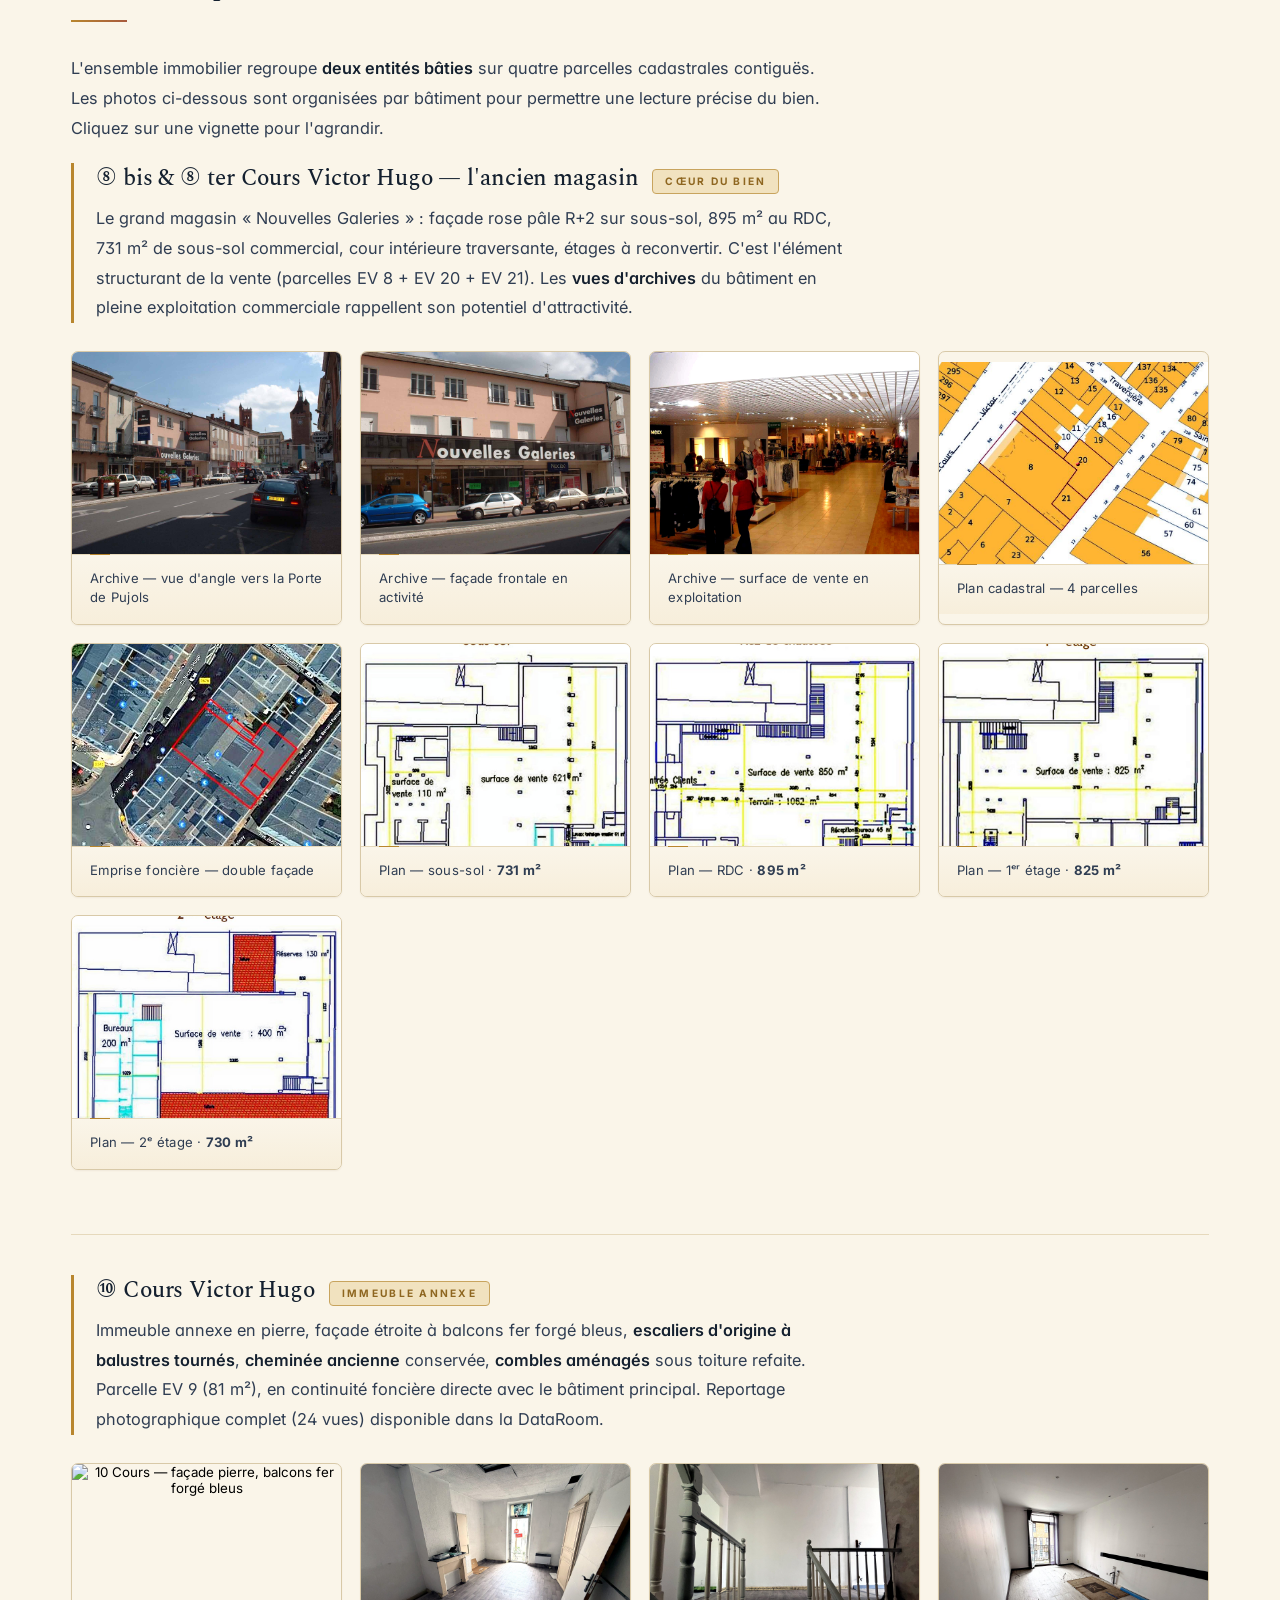
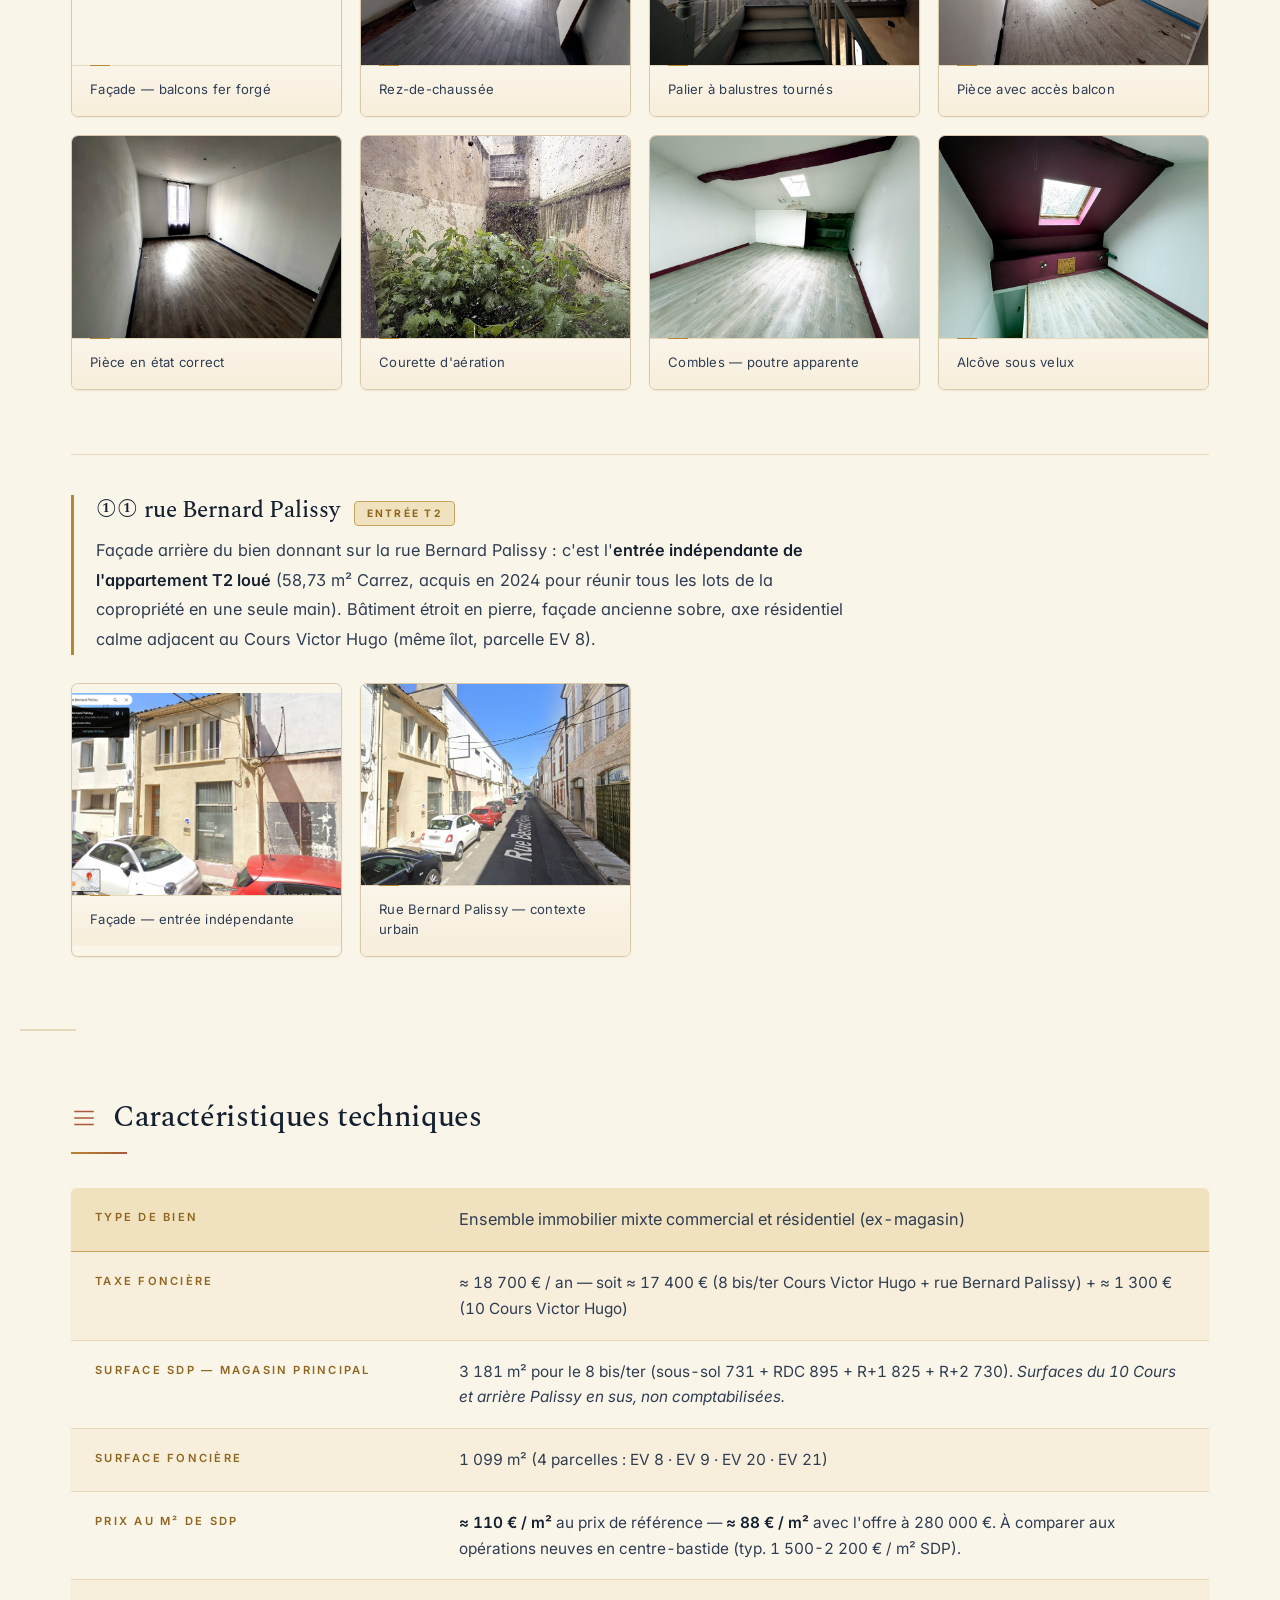
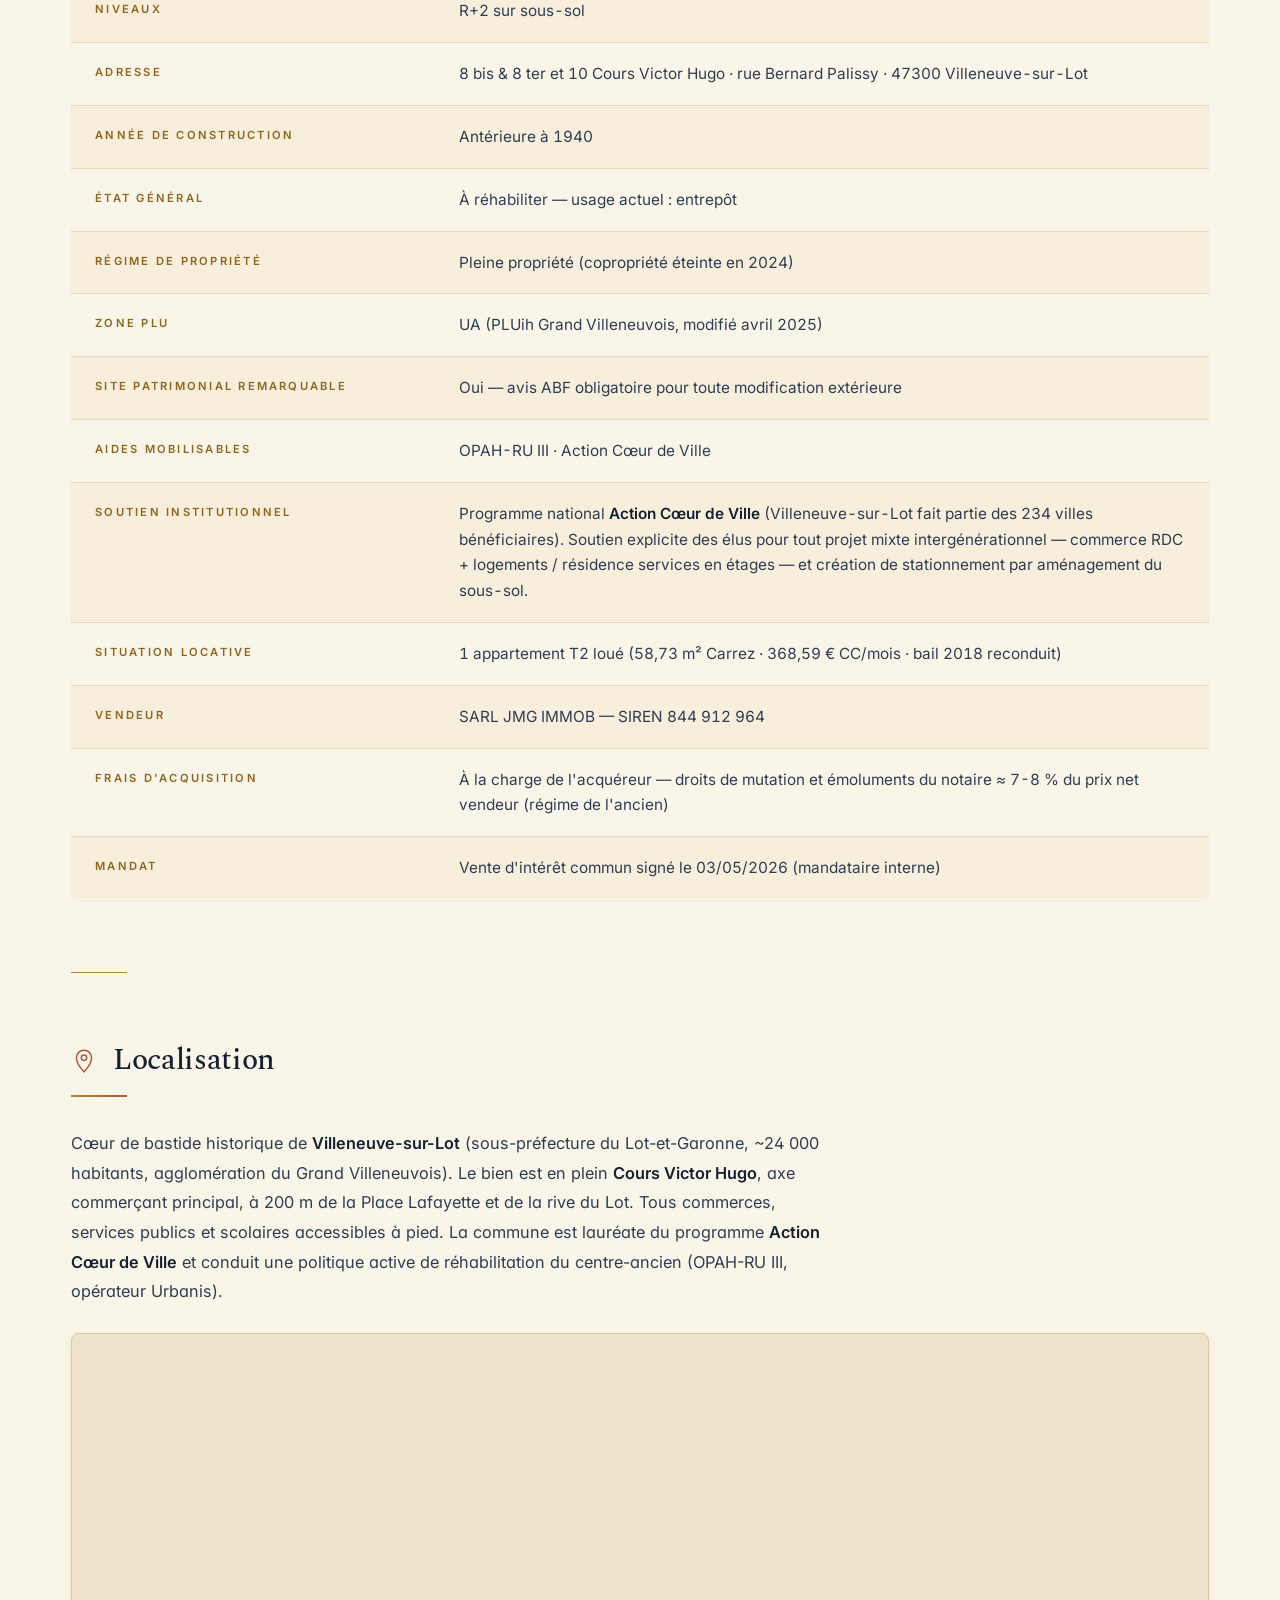
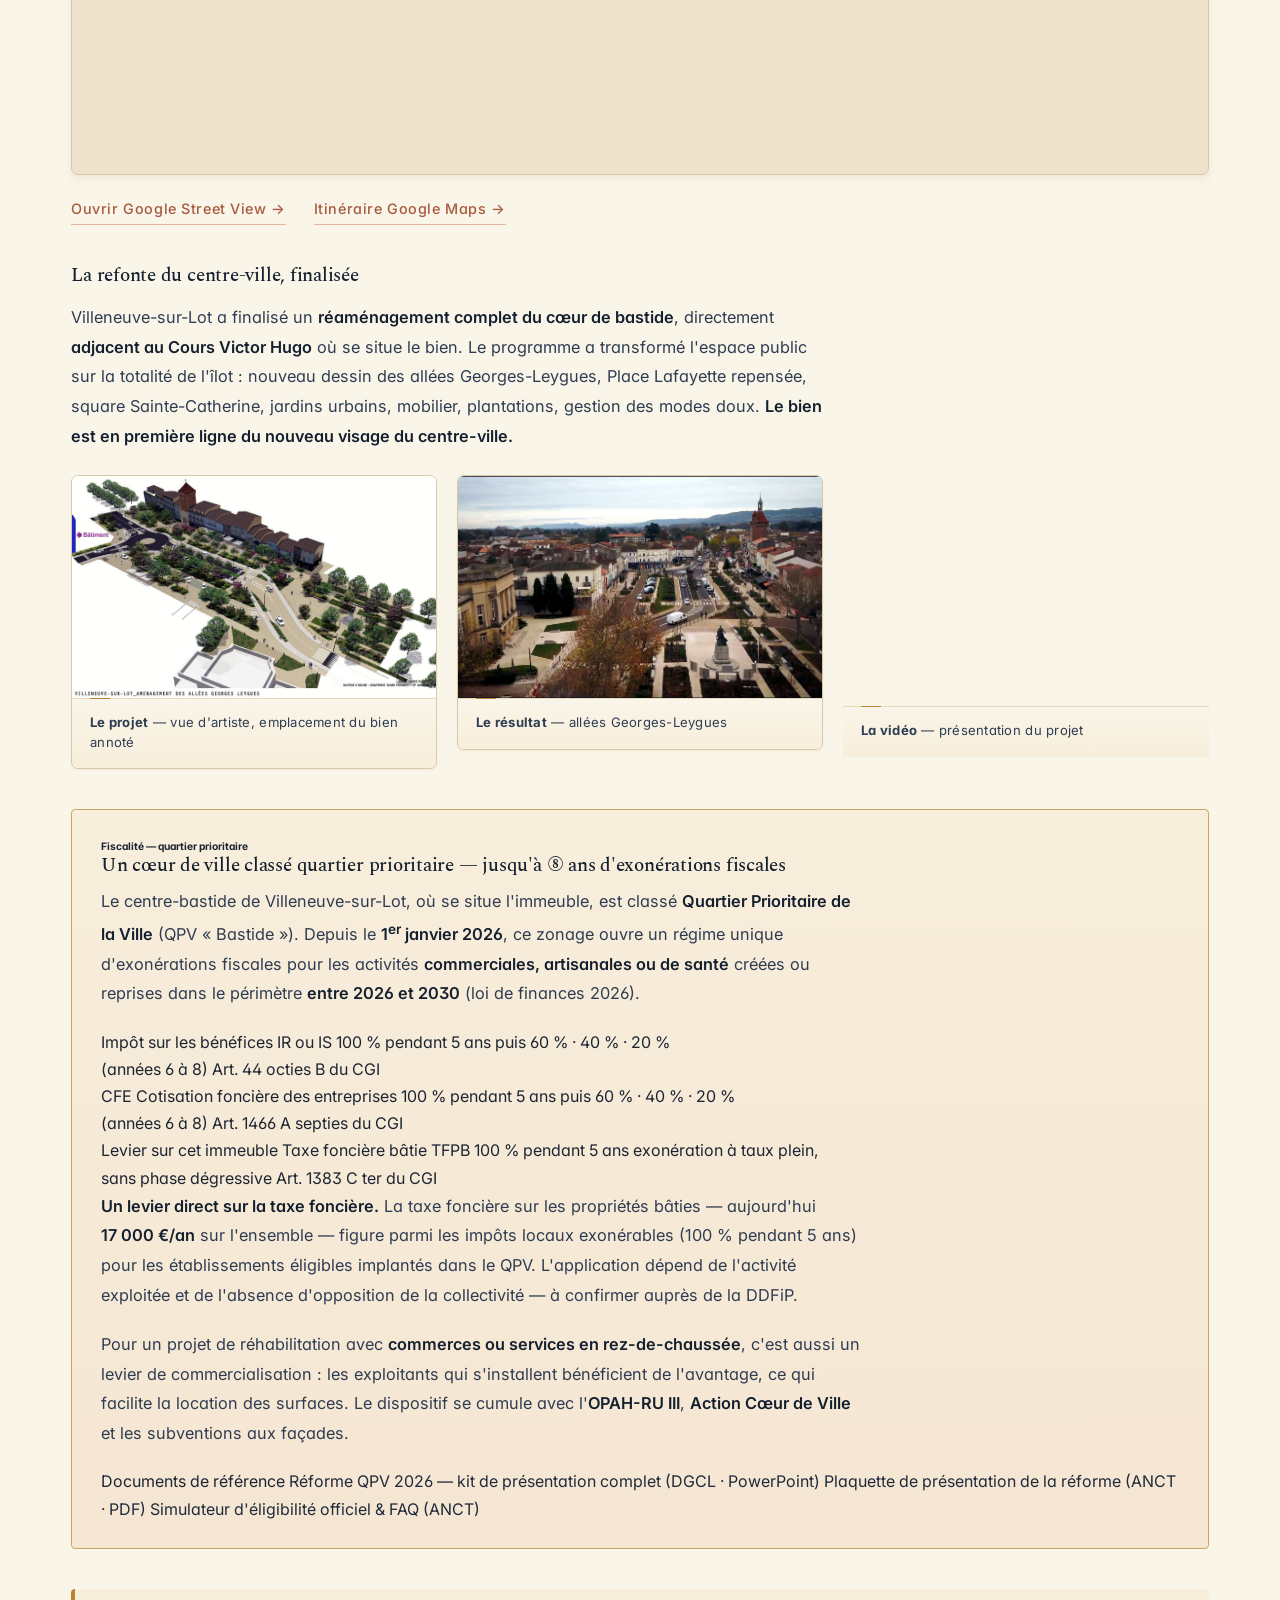
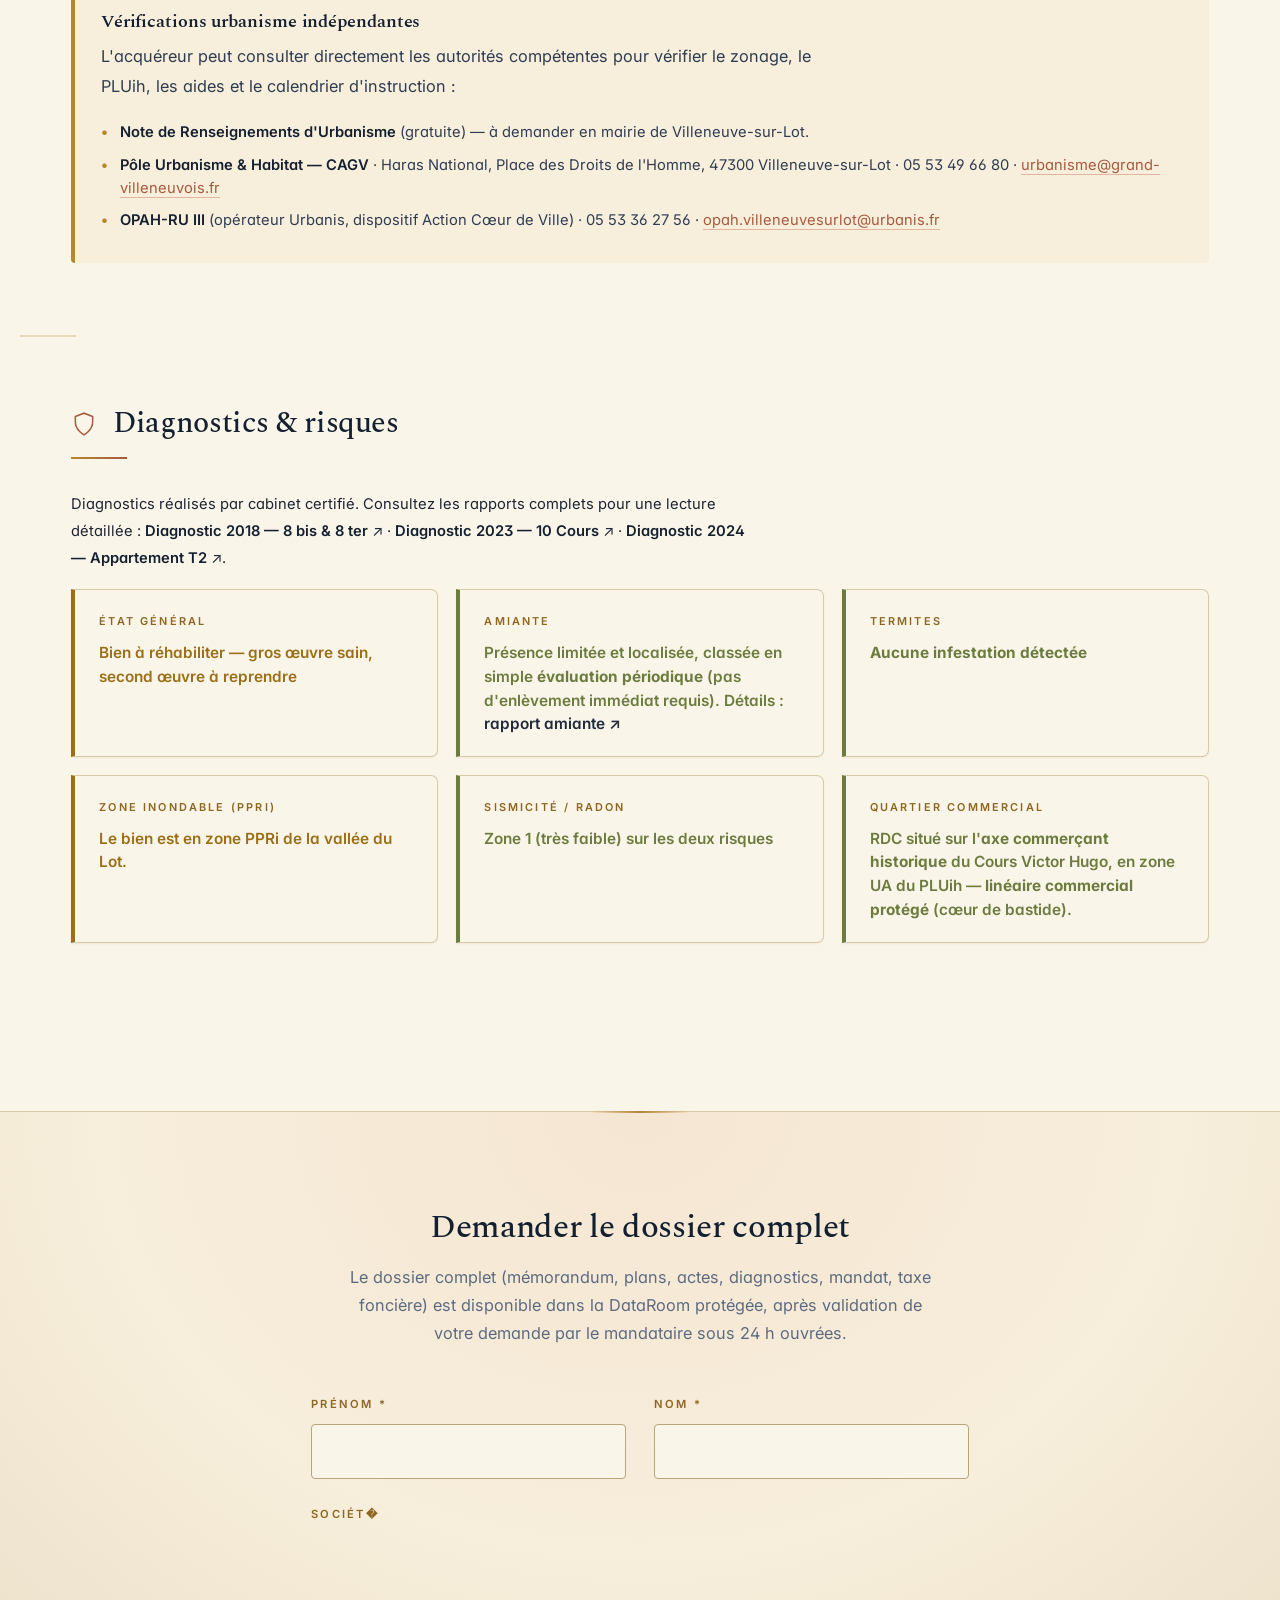
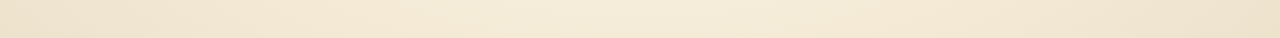
==== commit aca9bffa: "Ajout section exonérations fiscales QPV (réforme 2026) sous l'opération Cœur de Ville - 3 colonnes b" ====
--- a/index.html
+++ b/index.html
@@ -1,675 +1,643 @@
-<!DOCTYPE html>
-<html lang="fr">
-<head>
-<meta charset="UTF-8">
-<meta name="viewport" content="width=device-width, initial-scale=1.0">
-<title>À vendre — immeuble mixte 3&nbsp;181&nbsp;m² à réhabiliter, Cours Victor Hugo, Villeneuve-sur-Lot (47) — 350&nbsp;000&nbsp;€</title>
-<meta name="description" content="Ensemble immobilier mixte R+2 sur sous-sol de 3&nbsp;181&nbsp;m² SDP, 1&nbsp;099&nbsp;m² de foncier, double façade Cours Victor Hugo / rue Bernard Palissy, au cœur de Villeneuve-sur-Lot. 350&nbsp;000&nbsp;€ net vendeur.">
-<meta property="og:title" content="Anciennes Nouvelles Galeries — Cours Victor Hugo, Villeneuve-sur-Lot (47)">
-<meta property="og:description" content="Ensemble immobilier mixte 3&nbsp;181&nbsp;m² à réhabiliter en cœur de bastide. 350&nbsp;000&nbsp;€ net vendeur — décote 20&nbsp;% pour rachat finalisé avant 31/12/2026.">
-<meta property="og:type" content="website">
-<meta property="og:url" content="https://benoitgaly.github.io/vente-nouvelles-galeries-vsl/">
-<meta property="og:image" content="https://benoitgaly.github.io/vente-nouvelles-galeries-vsl/assets/photos/8bis-8ter/03-vue-aerienne-emprise.jpg">
-<meta property="og:image:width" content="1600">
-<meta property="og:image:height" content="900">
-<meta property="og:image:alt" content="Vue aérienne — emprise foncière du lot tracée en rouge, double façade Cours Victor Hugo / rue Bernard Palissy">
-<meta property="og:locale" content="fr_FR">
-<meta name="twitter:card" content="summary_large_image">
-<meta name="twitter:title" content="Anciennes Nouvelles Galeries — 3&nbsp;181&nbsp;m² à réhabiliter · Villeneuve-sur-Lot (47)">
-<meta name="twitter:description" content="Ensemble immobilier mixte en cœur de bastide. 350&nbsp;000&nbsp;€ net vendeur — décote 20&nbsp;% pour rachat finalisé avant 31/12/2026.">
-<meta name="twitter:image" content="https://benoitgaly.github.io/vente-nouvelles-galeries-vsl/assets/photos/8bis-8ter/03-vue-aerienne-emprise.jpg">
-<link rel="icon" href="data:image/svg+xml,%3Csvg xmlns='http://www.w3.org/2000/svg' viewBox='0 0 100 100'%3E%3Ctext y='.9em' font-size='90'%3E%F0%9F%8F%9B%EF%B8%8F%3C/text%3E%3C/svg%3E">
-<link rel="stylesheet" href="assets/style.css?v=16">
-<script type="application/ld+json">
-{
-  "@context": "https://schema.org",
-  "@type": "Product",
-  "name": "Anciennes Nouvelles Galeries — ensemble immobilier mixte 3&nbsp;181&nbsp;m²",
-  "description": "Ancien magasin « Nouvelles Galeries » en cœur de bastide, R+2 sur sous-sol, 3&nbsp;181&nbsp;m² SDP sur 1&nbsp;099&nbsp;m² de foncier (4 parcelles), double façade traversante Cours Victor Hugo / rue Bernard Palissy. Pleine propriété, libre de copropriété. À réhabiliter — usage actuel entrepôt.",
-  "image": [
-    "https://benoitgaly.github.io/vente-nouvelles-galeries-vsl/assets/photos/8bis-8ter/03-vue-aerienne-emprise.jpg",
-    "https://benoitgaly.github.io/vente-nouvelles-galeries-vsl/assets/photos/8bis-8ter/05-plan-cadastral.jpg"
-  ],
-  "url": "https://benoitgaly.github.io/vente-nouvelles-galeries-vsl/",
-  "brand": {
-    "@type": "Organization",
-    "name": "JMG IMMOB",
-    "identifier": "SIREN 844 912 964"
-  },
-  "offers": {
-    "@type": "Offer",
-    "price": "350000",
-    "priceCurrency": "EUR",
-    "availability": "https://schema.org/InStock",
-    "url": "https://benoitgaly.github.io/vente-nouvelles-galeries-vsl/",
-    "validFrom": "2026-05-15",
-    "priceValidUntil": "2026-12-31",
-    "priceSpecification": {
-      "@type": "PriceSpecification",
-      "price": "350000",
-      "priceCurrency": "EUR",
-      "description": "Prix net vendeur — décote 20&nbsp;% (280&nbsp;000&nbsp;€) pour rachat finalisé sans clause suspensive avant le 31 décembre 2026"
-    },
-    "seller": {
-      "@type": "Organization",
-      "name": "SARL JMG IMMOB",
-      "identifier": "SIREN 844 912 964",
-      "address": {
-        "@type": "PostalAddress",
-        "addressLocality": "Villeneuve-sur-Lot",
-        "postalCode": "47300",
-        "addressCountry": "FR"
-      }
-    }
-  },
-  "additionalProperty": [
-    { "@type": "PropertyValue", "name": "Surface SDP", "value": "3181", "unitCode": "MTK" },
-    { "@type": "PropertyValue", "name": "Surface foncière", "value": "1099", "unitCode": "MTK" },
-    { "@type": "PropertyValue", "name": "Nombre de parcelles", "value": "4" },
-    { "@type": "PropertyValue", "name": "Niveaux", "value": "R+2 sur sous-sol" },
-    { "@type": "PropertyValue", "name": "Zone PLU", "value": "UA (PLUih Grand Villeneuvois)" },
-    { "@type": "PropertyValue", "name": "Année de construction", "value": "Antérieure à 1940" },
-    { "@type": "PropertyValue", "name": "Régime", "value": "Pleine propriété (copropriété éteinte 2024)" }
-  ]
-}
-</script>
-<script type="application/ld+json">
-{
-  "@context": "https://schema.org",
-  "@type": "Place",
-  "name": "8 bis & 8 ter et 10 Cours Victor Hugo",
-  "address": {
-    "@type": "PostalAddress",
-    "streetAddress": "8 bis & 8 ter et 10 Cours Victor Hugo",
-    "addressLocality": "Villeneuve-sur-Lot",
-    "postalCode": "47300",
-    "addressRegion": "Lot-et-Garonne",
-    "addressCountry": "FR"
-  },
-  "geo": {
-    "@type": "GeoCoordinates",
-    "latitude": 44.4087791,
-    "longitude": 0.7078424
-  }
-}
-</script>
-</head>
-<body>
-
-<!-- ============================== NAV ================================== -->
-<header class="nav">
-  <div class="wrap nav__inner">
-    <a class="nav__brand" href="index.html">
-      À vendre
-    </a>
-    <nav class="nav__menu" aria-label="Menu">
-      <a href="#photos">Description</a>
-      <a href="#caracteristiques">Caractéristiques</a>
-      <a href="#localisation">Localisation</a>
-      <a href="#diagnostics">Diagnostics</a>
-      <a href="dataroom.html">DataRoom</a>
-      <a href="#contact" class="nav__cta">Demander le dossier</a>
-    </nav>
-    <button class="nav__burger" aria-label="Ouvrir le menu" aria-expanded="false">
-      <span></span><span></span><span></span>
-    </button>
-  </div>
-</header>
-
-<!-- ============================== CARROUSEL ============================ -->
-<!-- Vue d'ensemble du bien : façades 8 bis/ter → intérieur archive → vue d'ensemble
-     du lot → plans des 4 niveaux → cadre urbain de Villeneuve.
-     Les photos détaillées par bâtiment sont dans #photos-par-batiment. -->
-<section class="carousel" id="photos" aria-label="Vue d'ensemble du bien">
-  <div class="carousel__viewport">
-    <div class="carousel__track">
-      <div class="carousel__slide">
-        <img src="assets/photos/8bis-8ter/Façade 1.jpg"
-             alt="Cours Victor Hugo en activité — vue d'angle du magasin « Nouvelles Galeries » dans son contexte de rue commerçante, tour-horloge de la Porte de Pujols au fond"
-             loading="eager">
-      </div>
-      <div class="carousel__slide">
-        <img src="assets/photos/8bis-8ter/Façade 2.jpg"
-             alt="8 bis / 8 ter Cours Victor Hugo — façade rose pâle R+2 vue frontale, enseigne « Nouvelles Galeries » du temps de l'exploitation commerciale">
-      </div>
-      <div class="carousel__slide">
-        <img src="assets/photos/8bis-8ter/Intérieur occupé.jpg"
-             alt="Intérieur du magasin en activité — surface de vente, portants prêt-à-porter, mannequins, plafond lumineux">
-      </div>
-      <div class="carousel__slide">
-        <img src="assets/photos/8bis-8ter/05-plan-cadastral.jpg"
-             alt="Plan cadastral — 4 parcelles EV 8 · 9 · 20 · 21, double façade Cours Victor Hugo / rue Bernard Palissy">
-      </div>
-      <div class="carousel__slide">
-        <img src="assets/photos/8bis-8ter/03-vue-aerienne-emprise.jpg"
-             alt="Vue aérienne du lot — emprise foncière des 4 parcelles tracée en rouge, double façade Cours Victor Hugo / rue Bernard Palissy">
-      </div>
-      <div class="carousel__slide">
-        <img src="assets/photos/8bis-8ter/plan-sous-sol.jpg"
-             alt="Plan d'architecte — sous-sol : 621&nbsp;m² + 110&nbsp;m² de surface de vente (aménageable en stationnement)">
-      </div>
-      <div class="carousel__slide">
-        <img src="assets/photos/8bis-8ter/plan-rdc.jpg"
-             alt="Plan d'architecte — rez-de-chaussée : 850&nbsp;m² de surface de vente + 45&nbsp;m² réception/bureau">
-      </div>
-      <div class="carousel__slide">
-        <img src="assets/photos/8bis-8ter/plan-r1.jpg"
-             alt="Plan d'architecte — 1er étage : 825&nbsp;m² de surface de vente">
-      </div>
-      <div class="carousel__slide">
-        <img src="assets/photos/8bis-8ter/plan-r2.jpg"
-             alt="Plan d'architecte — 2e étage : 400&nbsp;m² surface de vente + 200&nbsp;m² bureaux + 130&nbsp;m² réserves">
-      </div>
-      <div class="carousel__slide">
-        <img src="assets/photos/villeneuve/01-allees-leygues.jpg"
-             alt="Vue d'artiste du projet de réaménagement du centre-ville de Villeneuve-sur-Lot — emplacement du bien annoté">
-      </div>
-      <div class="carousel__slide">
-        <img src="assets/photos/villeneuve/02-nouveau-centre.jpg"
-             alt="Villeneuve-sur-Lot — Allées Georges Leygues, état finalisé du réaménagement (résultat)">
-      </div>
-    </div>
-
-    <button class="carousel__btn carousel__btn--prev" aria-label="Photo précédente">‹</button>
-    <button class="carousel__btn carousel__btn--next" aria-label="Photo suivante">›</button>
-    <button class="carousel__expand" aria-label="Voir en plein écran">
-      <svg width="14" height="14" viewBox="0 0 24 24" fill="none" stroke="currentColor" stroke-width="2"><path d="M4 9V4h5M20 9V4h-5M4 15v5h5M20 15v5h-5"/></svg>
-      Plein écran
-    </button>
-    <span class="carousel__counter">1 / 11</span>
-    <div class="carousel__dots" aria-hidden="true"></div>
-  </div>
-</section>
-
-<!-- ============================== ANNONCE ============================== -->
-<main class="wrap listing">
-
-  <!-- Titre + prix -->
-  <div class="listing__head">
-    <div class="listing__title">
-      <span class="eyebrow">À vendre · Villeneuve-sur-Lot · 47</span>
-      <h1>Anciennes Nouvelles Galeries — ensemble immobilier mixte 3&nbsp;181&nbsp;m²</h1>
-      <span class="listing__addr">
-        <svg class="ico" width="16" height="16" viewBox="0 0 24 24" fill="none" stroke="currentColor" stroke-width="1.8"><path d="M12 22s-7-7.5-7-13a7 7 0 0114 0c0 5.5-7 13-7 13z"/><circle cx="12" cy="9" r="2.5"/></svg>
-        8 bis / 8 ter &amp; 10 Cours Victor Hugo · 47300 Villeneuve-sur-Lot
-      </span>
-    </div>
-    <div class="listing__price">
-      <strong>350&nbsp;000&nbsp;€</strong>
-      <span class="listing__price-meta">Net vendeur</span>
-    </div>
-  </div>
-
-  <!-- Key facts -->
-  <ul class="listing__keyfacts" aria-label="Caractéristiques principales">
-    <li class="listing__keyfact">
-      <svg class="ico" viewBox="0 0 24 24" fill="none" stroke="currentColor" stroke-width="1.7"><path d="M3 21V3h18v18H3zM3 8h18M8 3v18"/></svg>
-      <span><strong>3&nbsp;181&nbsp;m²</strong> SDP</span>
-    </li>
-    <li class="listing__keyfact">
-      <svg class="ico" viewBox="0 0 24 24" fill="none" stroke="currentColor" stroke-width="1.7"><path d="M3 9l9-6 9 6v12H3z"/><path d="M9 21V13h6v8"/></svg>
-      <span><strong>R+2</strong> sur sous-sol</span>
-    </li>
-    <li class="listing__keyfact">
-      <svg class="ico" viewBox="0 0 24 24" fill="none" stroke="currentColor" stroke-width="1.7"><rect x="3" y="3" width="18" height="18"/><path d="M3 12h18M12 3v18"/></svg>
-      <span><strong>1&nbsp;099&nbsp;m²</strong> foncier (4 parcelles)</span>
-    </li>
-    <li class="listing__keyfact">
-      <svg class="ico" viewBox="0 0 24 24" fill="none" stroke="currentColor" stroke-width="1.7"><path d="M3 21h18M5 21V9h6v12M13 21V5h6v16"/></svg>
-      <span>Avant <strong>1940</strong></span>
-    </li>
-    <li class="listing__keyfact">
-      <svg class="ico" viewBox="0 0 24 24" fill="none" stroke="currentColor" stroke-width="1.7"><path d="M4 4h16v6H4zM4 14h16v6H4z"/></svg>
-      <span>Double façade <strong>traversante</strong></span>
-    </li>
-    <li class="listing__keyfact">
-      <svg class="ico" viewBox="0 0 24 24" fill="none" stroke="currentColor" stroke-width="1.7"><circle cx="12" cy="12" r="9"/><path d="M9 12l2 2 4-4"/></svg>
-      <span><strong>Pleine propriété</strong></span>
-    </li>
-  </ul>
-
-  <!-- Description -->
-  <section class="block desc" id="description">
-    <h2>
-      <svg class="ico" viewBox="0 0 24 24" fill="none" stroke="currentColor" stroke-width="1.8"><path d="M4 6h16M4 12h16M4 18h10"/></svg>
-      Description
-    </h2>
-    <p>
-      Ensemble immobilier rare en cœur de bastide : l'ancien magasin <strong>« Nouvelles Galeries »</strong> de Villeneuve-sur-Lot, <strong>aujourd'hui utilisé en entrepôt</strong>, à réhabiliter. Le bien réunit en pleine propriété <strong>3&nbsp;181&nbsp;m² de surface de plancher</strong> sur <strong>4 parcelles cadastrales (1&nbsp;099&nbsp;m² de foncier)</strong>, avec <strong>double façade traversante</strong> entre le Cours Victor Hugo (axe commerçant) et la rue Bernard Palissy. Construction <strong>antérieure à 1940</strong>, structure R+2 sur sous-sol, sous-sol commercial de 731&nbsp;m² aménageable en stationnement.
-    </p>
-    <p>
-      Le bien est composé du grand magasin principal (8 bis / 8 ter Cours Victor Hugo), d'un immeuble annexe en pierre (10 Cours Victor Hugo) et d'une emprise foncière arrière sur rue Bernard Palissy. La <strong>copropriété historique a été éteinte en 2024</strong> : tous les lots ont été réunis, l'ensemble se vend en bloc, libre de copropriété. Un <strong>appartement T2 loué</strong> (58,73&nbsp;m² Carrez, 368,59&nbsp;€/mois CC, bail 2018 reconduit) est en place — <strong>entrée indépendante au 11 rue Bernard Palissy</strong>, côté façade arrière. Vente occupée pour cette partie. <em>Visite de l'appartement sur demande après accès DataRoom.</em>
-    </p>
-    <p>
-      Le projet à monter peut être mixte : <strong>commerces ou services en RDC, logements ou bureaux en étages, stationnement aménagé en sous-sol</strong>. Le PLUih (zone UA, centre historique) autorise la réhabilitation et le changement de destination. Le bien est situé en Site Patrimonial Remarquable (avis ABF requis sur l'extérieur) et bénéficie des dispositifs d'aide <strong>OPAH-RU III et Action Cœur de Ville</strong>. Les élus accompagnent les projets sérieux.
-    </p>
-  </section>
-
-  <!-- Prix : collé à la description, sans rupture verticale -->
-  <section class="block prix prix--tight" id="prix">
-    <h2>
-      <svg class="ico" viewBox="0 0 24 24" fill="none" stroke="currentColor" stroke-width="1.8"><circle cx="12" cy="12" r="9"/><path d="M9 9h4.5a2 2 0 010 4H10m0 0h4.5M10 7v10"/></svg>
-      Prix
-    </h2>
-
-    <div class="prix__layout">
-      <div class="prix__main">
-        <p class="prix-breakdown__intro">Valorisation — étape par étape :</p>
-        <ol class="prix-steps">
-          <li class="prix-step">
-            <span class="prix-step__year">2020</span>
-            <span class="prix-step__amount">335&nbsp;000&nbsp;€</span>
-            <span class="prix-step__desc">
-              Promesse de vente signée à <strong>335&nbsp;000&nbsp;€</strong> avec un opérateur national de résidence services seniors — pour le grand magasin (8 bis &amp; 8 ter Cours Victor Hugo). <strong>Prix de marché validé.</strong>
-              <span class="prix-step__detail"><em>Opération non finalisée à l'époque en raison d'un problème de copropriété — régularisé en 2024 par le rachat des derniers lots.</em></span>
-            </span>
-          </li>
-          <li class="prix-step">
-            <span class="prix-step__year">2021</span>
-            <span class="prix-step__amount">+ 58&nbsp;000&nbsp;€</span>
-            <span class="prix-step__desc">Acquisition de l'immeuble annexe — 10 Cours Victor Hugo (+ 81&nbsp;m² de foncier)</span>
-          </li>
-          <li class="prix-step">
-            <span class="prix-step__year">2024</span>
-            <span class="prix-step__amount">+ 35&nbsp;000&nbsp;€</span>
-            <span class="prix-step__desc">
-              Acquisition de l'appartement T2 — 11 rue Bernard Palissy (entrée indépendante côté arrière)
-              <span class="prix-step__detail">Rachat des derniers lots de la copropriété historique → réunion de tous les lots en une seule main, pleine propriété acquise.</span>
-            </span>
-          </li>
-          <li class="prix-step prix-step--bonus">
-            <span class="prix-step__year">2025</span>
-            <span class="prix-step__amount">↗ plus&#8209;value</span>
-            <span class="prix-step__desc">Réaménagement du cœur de bastide <strong>finalisé</strong> — le bien donne directement sur le nouveau visage du centre-ville. <em>Effet positif non chiffré.</em></span>
-          </li>
-        </ol>
-        <div class="prix-breakdown__total">
-          <span class="prix-breakdown__total-label">Valorisation cumulée (prix de marché)</span>
-          <span class="prix-breakdown__total-amount">428&nbsp;000&nbsp;€</span>
-        </div>
-        <aside class="prix-comparable">
-          <div class="prix-comparable__label">Repère de marché — 2020 / 2022</div>
-          <p class="prix-comparable__txt">En parallèle de cette opération, <strong>SCI ORION (groupe familial Galy)</strong> a vendu en <strong>janvier 2022</strong> les Nouvelles Galeries de Marmande à <strong>650&nbsp;000&nbsp;€</strong> au véhicule d'un opérateur national de résidence services seniors — confirmation du prix de marché de l'ensemble Galy/ORION en cœur de bastide.</p>
-        </aside>
-        <h3 class="prix__rapid-title">Cession rapide</h3>
-        <p class="prix__explain">
-          Cette vente s'inscrit dans le cadre de la <strong>préparation de la succession</strong> du propriétaire historique, Jean-Marie Galy. Son fils Benoît Galy supervise désormais la vente sur mandat d'intérêt commun signé en mai 2026, avec pleins pouvoirs de cession.
-        </p>
-        <p class="prix__explain">
-          Le prix de <strong>350&nbsp;000&nbsp;€ net vendeur</strong> traduit la volonté de céder rapidement l'ensemble, en pleine propriété et libre de copropriété. Une <strong>décote de 20&nbsp;% — soit 280&nbsp;000&nbsp;€</strong> est consentie pour tout rachat finalisé, <strong>sans clause suspensive</strong>, avant le 31 décembre 2026.
-        </p>
-      </div>
-
-      <aside class="prix-offer" aria-label="Offre conditionnelle">
-        <div class="prix-offer__question">Sans clause suspensive ?</div>
-        <div class="prix-offer__big">−20&nbsp;%</div>
-        <div class="prix-offer__price">
-          <span class="prix-offer__amount">280&nbsp;000&nbsp;€</span>
-          <span class="prix-offer__net">net vendeur</span>
-        </div>
-        <div class="prix-offer__sub">vente succession</div>
-        <p class="prix-offer__terms">
-          Pour tout rachat finalisé, sans clause suspensive, avant le 31 décembre 2026.
-        </p>
-      </aside>
-    </div>
-  </section>
-
-  <!-- ===================== PHOTOS PAR BÂTIMENT ====================== -->
-  <section class="block" id="photos-par-batiment">
-    <h2>
-      <svg class="ico" viewBox="0 0 24 24" fill="none" stroke="currentColor" stroke-width="1.8"><rect x="3" y="3" width="7" height="9"/><rect x="14" y="3" width="7" height="5"/><rect x="14" y="12" width="7" height="9"/><rect x="3" y="16" width="7" height="5"/></svg>
-      Photos par bâtiment
-    </h2>
-    <p class="gallery-building__intro">
-      L'ensemble immobilier regroupe <strong>deux entités bâties</strong> sur quatre parcelles cadastrales contiguës. Les photos ci-dessous sont organisées par bâtiment pour permettre une lecture précise du bien. Cliquez sur une vignette pour l'agrandir.
-    </p>
-
-    <!-- Galerie 1 : 8 bis / 8 ter Cours Victor Hugo -->
-    <article class="gallery-building" data-gallery="8bis" id="gal-8bis">
-      <header class="gallery-building__header">
-        <h3 class="gallery-building__title">8 bis &amp; 8 ter Cours Victor Hugo — l'ancien magasin <span class="gallery-building__tag">cœur du bien</span></h3>
-        <p class="gallery-building__desc">
-          Le grand magasin « Nouvelles Galeries » : façade rose pâle R+2 sur sous-sol, 895&nbsp;m² au RDC, 731&nbsp;m² de sous-sol commercial, cour intérieure traversante, étages à reconvertir. C'est l'élément structurant de la vente (parcelles EV 8 + EV 20 + EV 21). Les <strong>vues d'archives</strong> du bâtiment en pleine exploitation commerciale rappellent son potentiel d'attractivité.
-        </p>
-      </header>
-      <div class="gallery-building__grid">
-        <button class="gallery-building__item" type="button" data-src="assets/photos/8bis-8ter/Façade 1.jpg" data-alt="Archive — vue d'angle du Cours Victor Hugo en activité avec l'enseigne « Nouvelles Galeries » et la tour-horloge de la Porte de Pujols au fond, mise en contexte du bien dans la rue commerçante">
-          <img src="assets/photos/8bis-8ter/Façade 1.jpg" alt="Cours Victor Hugo en activité — vue d'angle" loading="lazy">
-          <span class="gallery-building__caption">Archive — vue d'angle vers la Porte de Pujols</span>
-        </button>
-        <button class="gallery-building__item" type="button" data-src="assets/photos/8bis-8ter/Façade 2.jpg" data-alt="Archive — façade rose pâle du magasin en pleine exploitation avec l'enseigne « Nouvelles Galeries » en lettres rouges sur bandeau noir, vitrines RDC alignées">
-          <img src="assets/photos/8bis-8ter/Façade 2.jpg" alt="Façade frontale Nouvelles Galeries en activité" loading="lazy">
-          <span class="gallery-building__caption">Archive — façade frontale en activité</span>
-        </button>
-        <button class="gallery-building__item" type="button" data-src="assets/photos/8bis-8ter/Intérieur occupé.jpg" data-alt="Archive — intérieur du magasin en pleine exploitation, surface de vente prêt-à-porter avec portants, mannequins et clientèle, plafond lumineux à grille technique">
-          <img src="assets/photos/8bis-8ter/Intérieur occupé.jpg" alt="Surface de vente du magasin en activité" loading="lazy">
-          <span class="gallery-building__caption">Archive — surface de vente en exploitation</span>
-        </button>
-        <button class="gallery-building__item" type="button" data-src="assets/photos/8bis-8ter/05-plan-cadastral.jpg" data-alt="Plan cadastral — 4 parcelles EV 8, EV 9, EV 20, EV 21, double façade Cours Victor Hugo / rue Bernard Palissy">
-          <img src="assets/photos/8bis-8ter/05-plan-cadastral.jpg" alt="Plan cadastral des 4 parcelles" loading="lazy">
-          <span class="gallery-building__caption">Plan cadastral — 4 parcelles</span>
-        </button>
-        <button class="gallery-building__item" type="button" data-src="assets/photos/8bis-8ter/03-vue-aerienne-emprise.jpg" data-alt="Vue aérienne — emprise foncière du lot tracée en rouge (4 parcelles contiguës), double façade Cours Victor Hugo à l'ouest et rue Bernard Palissy à l'est">
-          <img src="assets/photos/8bis-8ter/03-vue-aerienne-emprise.jpg" alt="Vue aérienne avec l'emprise foncière du lot" loading="lazy">
-          <span class="gallery-building__caption">Emprise foncière — double façade</span>
-        </button>
-        <button class="gallery-building__item" type="button" data-src="assets/photos/8bis-8ter/plan-sous-sol.jpg" data-alt="Plan du sous-sol — 731&nbsp;m² (621&nbsp;m² zone principale + 110&nbsp;m² selon le plan), aménageable en stationnement">
-          <img src="assets/photos/8bis-8ter/plan-sous-sol.jpg" alt="Plan du sous-sol" loading="lazy">
-          <span class="gallery-building__caption">Plan — sous-sol · <strong>731&nbsp;m²</strong></span>
-        </button>
-        <button class="gallery-building__item" type="button" data-src="assets/photos/8bis-8ter/plan-rdc.jpg" data-alt="Plan du rez-de-chaussée — surface de vente 850&nbsp;m² + bureaux 45&nbsp;m²">
-          <img src="assets/photos/8bis-8ter/plan-rdc.jpg" alt="Plan du rez-de-chaussée" loading="lazy">
-          <span class="gallery-building__caption">Plan — RDC · <strong>895&nbsp;m²</strong></span>
-        </button>
-        <button class="gallery-building__item" type="button" data-src="assets/photos/8bis-8ter/plan-r1.jpg" data-alt="Plan du 1er étage — surface de vente 825&nbsp;m²">
-          <img src="assets/photos/8bis-8ter/plan-r1.jpg" alt="Plan du 1er étage" loading="lazy">
-          <span class="gallery-building__caption">Plan — 1ᵉʳ étage · <strong>825&nbsp;m²</strong></span>
-        </button>
-        <button class="gallery-building__item" type="button" data-src="assets/photos/8bis-8ter/plan-r2.jpg" data-alt="Plan du 2e étage — bureaux 200&nbsp;m² + vente 400&nbsp;m² + réserve 130&nbsp;m²">
-          <img src="assets/photos/8bis-8ter/plan-r2.jpg" alt="Plan du 2e étage" loading="lazy">
-          <span class="gallery-building__caption">Plan — 2ᵉ étage · <strong>730&nbsp;m²</strong></span>
-        </button>
-      </div>
-    </article>
-
-    <!-- Galerie 2 : 10 Cours Victor Hugo -->
-    <article class="gallery-building" data-gallery="10cours" id="gal-10cours">
-      <header class="gallery-building__header">
-        <h3 class="gallery-building__title">10 Cours Victor Hugo <span class="gallery-building__tag">immeuble annexe</span></h3>
-        <p class="gallery-building__desc">
-          Immeuble annexe en pierre, façade étroite à balcons fer forgé bleus, <strong>escaliers d'origine à balustres tournés</strong>, <strong>cheminée ancienne</strong> conservée, <strong>combles aménagés</strong> sous toiture refaite. Parcelle EV 9 (81&nbsp;m²), en continuité foncière directe avec le bâtiment principal. Reportage photographique complet (24 vues) disponible dans la DataRoom.
-        </p>
-      </header>
-      <div class="gallery-building__grid">
-        <button class="gallery-building__item" type="button" data-src="assets/photos/10-cours/Extérieur.jpg" data-alt="10 Cours Victor Hugo — façade pierre étroite avec balcons fer forgé bleus, parcelle EV 9 entourée en violet, vue contextuelle de rue avec immeubles voisins">
-          <img src="assets/photos/10-cours/Extérieur.jpg" alt="10 Cours — façade pierre, balcons fer forgé bleus" loading="lazy">
-          <span class="gallery-building__caption">Façade — balcons fer forgé</span>
-        </button>
-        <button class="gallery-building__item" type="button" data-src="assets/photos/10-cours/11-int.jpg" data-alt="Rez-de-chaussée du 10 Cours Victor Hugo — pièce d'habitation avec cheminée en marbre clair conservée d'origine, parquet sombre, fenêtre donnant sur rue">
-          <img src="assets/photos/10-cours/11-int.jpg" alt="Rez-de-chaussée — pièce avec cheminée d'origine" loading="lazy">
-          <span class="gallery-building__caption">Rez-de-chaussée</span>
-        </button>
-        <button class="gallery-building__item" type="button" data-src="assets/photos/10-cours/17-int.jpg" data-alt="Palier d'escalier avec balustres tournés blancs des deux côtés, marches grises peintes, blanc dominant">
-          <img src="assets/photos/10-cours/17-int.jpg" alt="Palier à balustres tournés" loading="lazy">
-          <span class="gallery-building__caption">Palier à balustres tournés</span>
-        </button>
-        <button class="gallery-building__item" type="button" data-src="assets/photos/10-cours/14-int.jpg" data-alt="Pièce d'habitation avec porte-fenêtre ouverte donnant sur balcon fer forgé bleu, parquet bois ancien, vue sur rue">
-          <img src="assets/photos/10-cours/14-int.jpg" alt="Pièce avec accès au balcon fer forgé" loading="lazy">
-          <span class="gallery-building__caption">Pièce avec accès balcon</span>
-        </button>
-        <button class="gallery-building__item" type="button" data-src="assets/photos/10-cours/20-int.jpg" data-alt="Pièce remise en état récemment avec parquet stratifié sombre, fenêtre haute, rideaux noirs">
-          <img src="assets/photos/10-cours/20-int.jpg" alt="Pièce en état correct" loading="lazy">
-          <span class="gallery-building__caption">Pièce en état correct</span>
-        </button>
-        <button class="gallery-building__item" type="button" data-src="assets/photos/10-cours/05-int.jpg" data-alt="Courette d'aération en pierre ancienne avec végétation au sol, hauts murs anciens à enduits patinés, fenêtres barreaudées">
-          <img src="assets/photos/10-cours/05-int.jpg" alt="Courette d'aération en pierre" loading="lazy">
-          <span class="gallery-building__caption">Courette d'aération</span>
-        </button>
-        <button class="gallery-building__item" type="button" data-src="assets/photos/10-cours/22-int.jpg" data-alt="Combles aménagés avec poutre apparente peinte bordeaux, velux récent, sol stratifié gris, plinthes assorties">
-          <img src="assets/photos/10-cours/22-int.jpg" alt="Combles aménagés à poutre bordeaux" loading="lazy">
-          <span class="gallery-building__caption">Combles — poutre apparente</span>
-        </button>
-        <button class="gallery-building__item" type="button" data-src="assets/photos/10-cours/23-int.jpg" data-alt="Alcôve sous rampant peinte en mauve / bordeaux profond, velux ouvert apportant la lumière du jour, sol stratifié">
-          <img src="assets/photos/10-cours/23-int.jpg" alt="Alcôve sous velux peinte bordeaux" loading="lazy">
-          <span class="gallery-building__caption">Alcôve sous velux</span>
-        </button>
-      </div>
-    </article>
-
-    <!-- Galerie 3 : 11 rue Bernard Palissy (entrée arrière T2) -->
-    <article class="gallery-building" data-gallery="11-palissy" id="gal-11palissy">
-      <header class="gallery-building__header">
-        <h3 class="gallery-building__title">11 rue Bernard Palissy <span class="gallery-building__tag">entrée T2</span></h3>
-        <p class="gallery-building__desc">
-          Façade arrière du bien donnant sur la rue Bernard Palissy : c'est l'<strong>entrée indépendante de l'appartement T2 loué</strong> (58,73&nbsp;m² Carrez, acquis en 2024 pour réunir tous les lots de la copropriété en une seule main). Bâtiment étroit en pierre, façade ancienne sobre, axe résidentiel calme adjacent au Cours Victor Hugo (même îlot, parcelle EV&nbsp;8).
-        </p>
-      </header>
-      <div class="gallery-building__grid">
-        <button class="gallery-building__item" type="button" data-src="assets/photos/11-rue-bernard-palissy/streetview-01.jpg" data-alt="Façade du 11 rue Bernard Palissy — bâtiment étroit en pierre, deux étages, porte d'entrée bois sombre, garde-corps fer forgé au 1er étage, façade ancienne sobre">
-          <img src="assets/photos/11-rue-bernard-palissy/streetview-01.jpg" alt="Façade du 11 rue Bernard Palissy — entrée indépendante T2" loading="lazy">
-          <span class="gallery-building__caption">Façade — entrée indépendante</span>
-        </button>
-        <button class="gallery-building__item" type="button" data-src="assets/photos/11-rue-bernard-palissy/streetview-02.jpg" data-alt="Rue Bernard Palissy — vue d'enfilade, façades anciennes en pierre, axe résidentiel calme bordé d'immeubles de caractère">
-          <img src="assets/photos/11-rue-bernard-palissy/streetview-02.jpg" alt="Rue Bernard Palissy — vue d'enfilade" loading="lazy">
-          <span class="gallery-building__caption">Rue Bernard Palissy — contexte urbain</span>
-        </button>
-      </div>
-    </article>
-  </section>
-
-
-  <!-- Caractéristiques -->
-  <section class="block" id="caracteristiques">
-    <h2>
-      <svg class="ico" viewBox="0 0 24 24" fill="none" stroke="currentColor" stroke-width="1.8"><path d="M3 6h18M3 12h18M3 18h18"/></svg>
-      Caractéristiques techniques
-    </h2>
-    <table class="specs">
-      <tr class="specs__highlight"><th>Type de bien</th><td>Ensemble immobilier mixte commercial et résidentiel (ex-magasin)</td></tr>
-      <tr><th>Taxe foncière</th><td>≈ 18&nbsp;700&nbsp;€ / an — soit ≈ 17&nbsp;400&nbsp;€ (8 bis/ter Cours Victor Hugo + rue Bernard Palissy) + ≈ 1&nbsp;300&nbsp;€ (10 Cours Victor Hugo)</td></tr>
-      <tr><th>Surface SDP — magasin principal</th><td>3&nbsp;181&nbsp;m² pour le 8 bis/ter (sous-sol 731 + RDC 895 + R+1 825 + R+2 730). <em>Surfaces du 10 Cours et arrière Palissy en sus, non comptabilisées.</em></td></tr>
-      <tr><th>Surface foncière</th><td>1&nbsp;099&nbsp;m² (4 parcelles : EV 8 · EV 9 · EV 20 · EV 21)</td></tr>
-      <tr><th>Prix au m² de SDP</th><td><strong>≈ 110&nbsp;€ / m²</strong> au prix de référence — <strong>≈ 88&nbsp;€ / m²</strong> avec l'offre à 280&nbsp;000&nbsp;€. À comparer aux opérations neuves en centre-bastide (typ. 1 500-2&nbsp;200&nbsp;€ / m² SDP).</td></tr>
-      <tr><th>Niveaux</th><td>R+2 sur sous-sol</td></tr>
-      <tr><th>Adresse</th><td>8 bis &amp; 8 ter et 10 Cours Victor Hugo · rue Bernard Palissy · 47300 Villeneuve-sur-Lot</td></tr>
-      <tr><th>Année de construction</th><td>Antérieure à 1940</td></tr>
-      <tr><th>État général</th><td>À réhabiliter — usage actuel : entrepôt</td></tr>
-      <tr><th>Régime de propriété</th><td>Pleine propriété (copropriété éteinte en 2024)</td></tr>
-      <tr><th>Zone PLU</th><td>UA (PLUih Grand Villeneuvois, modifié avril 2025)</td></tr>
-      <tr><th>Site Patrimonial Remarquable</th><td>Oui — avis ABF obligatoire pour toute modification extérieure</td></tr>
-      <tr><th>Aides mobilisables</th><td>OPAH-RU III · Action Cœur de Ville</td></tr>
-      <tr><th>Soutien institutionnel</th><td>Programme national <strong>Action Cœur de Ville</strong> (Villeneuve-sur-Lot fait partie des 234 villes bénéficiaires). Soutien explicite des élus pour tout projet mixte intergénérationnel — commerce RDC + logements / résidence services en étages — et création de stationnement par aménagement du sous-sol.</td></tr>
-      <tr><th>Situation locative</th><td>1 appartement T2 loué (58,73&nbsp;m² Carrez · 368,59&nbsp;€ CC/mois · bail 2018 reconduit)</td></tr>
-      <tr><th>Vendeur</th><td>SARL JMG IMMOB — SIREN 844 912 964</td></tr>
-      <tr><th>Frais d'acquisition</th><td>À la charge de l'acquéreur — droits de mutation et émoluments du notaire ≈ 7-8 % du prix net vendeur (régime de l'ancien)</td></tr>
-      <tr><th>Mandat</th><td>Vente d'intérêt commun signé le 03/05/2026 (mandataire interne)</td></tr>
-    </table>
-  </section>
-
-  <!-- Localisation -->
-  <section class="block" id="localisation">
-    <h2>
-      <svg class="ico" viewBox="0 0 24 24" fill="none" stroke="currentColor" stroke-width="1.8"><path d="M12 22s-7-7.5-7-13a7 7 0 0114 0c0 5.5-7 13-7 13z"/><circle cx="12" cy="9" r="2.5"/></svg>
-      Localisation
-    </h2>
-    <p>
-      Cœur de bastide historique de <strong>Villeneuve-sur-Lot</strong> (sous-préfecture du Lot-et-Garonne, ~24&nbsp;000 habitants, agglomération du Grand Villeneuvois). Le bien est en plein <strong>Cours Victor Hugo</strong>, axe commerçant principal, à 200 m de la Place Lafayette et de la rive du Lot. Tous commerces, services publics et scolaires accessibles à pied. La commune est lauréate du programme <strong>Action Cœur de Ville</strong> et conduit une politique active de réhabilitation du centre-ancien (OPAH-RU III, opérateur Urbanis).
-    </p>
-    <div class="map-wrap">
-      <iframe
-        title="Carte Google Maps — 8 bis Cours Victor Hugo, Villeneuve-sur-Lot"
-        src="https://maps.google.com/maps?q=8+bis+Cours+Victor+Hugo+47300+Villeneuve-sur-Lot&amp;t=m&amp;z=17&amp;ie=UTF8&amp;iwloc=&amp;output=embed"
-        loading="lazy"
-        referrerpolicy="no-referrer-when-downgrade"></iframe>
-    </div>
-    <div class="map-links">
-      <a href="https://www.google.com/maps/@44.4087791,0.7078424,3a,75y,193.49h,80.78t/data=!3m7!1e1!3m5!1s2RgER3mCvNaHm5RznWqMiw!2e0!6shttps:%2F%2Fstreetviewpixels-pa.googleapis.com%2Fv1%2Fthumbnail%3Fcb_client%3Dmaps_sv.tactile%26w%3D900%26h%3D600%26pitch%3D9.22461432842924%26panoid%3D2RgER3mCvNaHm5RznWqMiw%26yaw%3D193.48827498454193!7i16384!8i8192" target="_blank" rel="noopener">Ouvrir Google Street View →</a>
-      <a href="https://www.google.com/maps/dir//8+bis+Cours+Victor+Hugo+47300+Villeneuve-sur-Lot" target="_blank" rel="noopener">Itinéraire Google Maps →</a>
-    </div>
-
-    <article class="gallery-building refonte-wrap" data-gallery="villeneuve" id="gal-villeneuve" style="margin-top: 2.5rem;">
-      <h3 style="margin-bottom: 1rem;">La refonte du centre-ville, finalisée</h3>
-      <p style="margin-bottom: 1.5rem;">
-        Villeneuve-sur-Lot a finalisé un <strong>réaménagement complet du cœur de bastide</strong>, directement <strong>adjacent au Cours Victor Hugo</strong> où se situe le bien. Le programme a transformé l'espace public sur la totalité de l'îlot : nouveau dessin des allées Georges-Leygues, Place Lafayette repensée, square Sainte-Catherine, jardins urbains, mobilier, plantations, gestion des modes doux. <strong>Le bien est en première ligne du nouveau visage du centre-ville.</strong>
-      </p>
-      <div class="refonte-grid" style="display: grid; grid-template-columns: repeat(3, 1fr); gap: 1.25rem; margin-bottom: 1rem;">
-        <figure style="margin: 0;">
-          <button class="gallery-building__item" type="button" data-src="assets/photos/villeneuve/01-allees-leygues.jpg" data-alt="Vue d'artiste du projet de réaménagement du centre-ville de Villeneuve-sur-Lot — emplacement du bien annoté" style="width: 100%; cursor: zoom-in;">
-            <img src="assets/photos/villeneuve/01-allees-leygues.jpg" alt="Vue d'artiste du projet — emplacement du bien annoté" loading="lazy" style="width: 100%; height: auto; aspect-ratio: 1800 / 1097; object-fit: contain; display: block;">
-            <span class="gallery-building__caption"><strong>Le projet</strong> — vue d'artiste, emplacement du bien annoté</span>
-          </button>
-        </figure>
-        <figure style="margin: 0;">
-          <button class="gallery-building__item" type="button" data-src="assets/photos/villeneuve/02-nouveau-centre.jpg" data-alt="Allées Georges-Leygues — état finalisé du réaménagement" style="width: 100%;">
-            <img src="assets/photos/villeneuve/02-nouveau-centre.jpg" alt="Allées Georges-Leygues — état finalisé" loading="lazy" style="width: 100%; height: auto; aspect-ratio: 1800 / 1097; object-fit: cover; display: block;">
-            <span class="gallery-building__caption"><strong>Le résultat</strong> — allées Georges-Leygues</span>
-          </button>
-        </figure>
-        <figure style="margin: 0;" id="video-refonte">
-          <div style="position: relative; aspect-ratio: 1800 / 1097; overflow: hidden; border-radius: 2px;">
-            <iframe
-              src="https://www.youtube-nocookie.com/embed/cDOJETsZBXc"
-              title="Refonte du centre-ville de Villeneuve-sur-Lot — vidéo du projet"
-              style="position: absolute; top: 0; left: 0; width: 100%; height: 100%; border: 0;"
-              allow="accelerometer; clipboard-write; encrypted-media; gyroscope; picture-in-picture"
-              referrerpolicy="strict-origin-when-cross-origin"
-              loading="lazy"
-              allowfullscreen></iframe>
-          </div>
-          <span class="gallery-building__caption" style="margin-top: 0.5rem;"><strong>La vidéo</strong> — présentation du projet</span>
-        </figure>
-      </div>
-    </article>
-
-    <aside class="urb-contacts" aria-label="Vérifications urbanisme indépendantes">
-      <h3>Vérifications urbanisme indépendantes</h3>
-      <p class="urb-contacts__intro">L'acquéreur peut consulter directement les autorités compétentes pour vérifier le zonage, le PLUih, les aides et le calendrier d'instruction :</p>
-      <ul>
-        <li><strong>Note de Renseignements d'Urbanisme</strong> (gratuite) — à demander en mairie de Villeneuve-sur-Lot.</li>
-        <li><strong>Pôle Urbanisme &amp; Habitat — CAGV</strong> · Haras National, Place des Droits de l'Homme, 47300 Villeneuve-sur-Lot · 05&nbsp;53&nbsp;49&nbsp;66&nbsp;80 · <a href="mailto:urbanisme@grand-villeneuvois.fr">urbanisme@grand-villeneuvois.fr</a></li>
-        <li><strong>OPAH-RU III</strong> (opérateur Urbanis, dispositif Action Cœur de Ville) · 05&nbsp;53&nbsp;36&nbsp;27&nbsp;56 · <a href="mailto:opah.villeneuvesurlot@urbanis.fr">opah.villeneuvesurlot@urbanis.fr</a></li>
-      </ul>
-    </aside>
-  </section>
-
-  <!-- Diagnostics & risques -->
-  <section class="block" id="diagnostics">
-    <h2>
-      <svg class="ico" viewBox="0 0 24 24" fill="none" stroke="currentColor" stroke-width="1.8"><path d="M12 22s8-4 8-12V5l-8-3-8 3v5c0 8 8 12 8 12z"/></svg>
-      Diagnostics &amp; risques
-    </h2>
-    <p style="font-size:.92rem;color:var(--c-text-soft);">Diagnostics réalisés par cabinet certifié. Consultez les rapports complets pour une lecture détaillée :
-      <a href="assets/dataroom/04_Diagnostics_2018.pdf" target="_blank" rel="noopener"><strong>Diagnostic 2018 — 8 bis &amp; 8 ter</strong> ↗</a> ·
-      <a href="assets/dataroom/04_Diagnostics_2023_10_Cours_Victor_Hugo.pdf" target="_blank" rel="noopener"><strong>Diagnostic 2023 — 10 Cours</strong> ↗</a> ·
-      <a href="assets/dataroom/04_Diagnostics_2024_T2.pdf" target="_blank" rel="noopener"><strong>Diagnostic 2024 — Appartement T2</strong> ↗</a>.
-    </p>
-    <div class="diag">
-      <div class="diag__card">
-        <div class="diag__label">État général</div>
-        <div class="diag__value warn">Bien à réhabiliter — gros œuvre sain, second œuvre à reprendre</div>
-      </div>
-      <div class="diag__card">
-        <div class="diag__label">Amiante</div>
-        <div class="diag__value ok">Présence limitée et localisée, classée en simple <strong>évaluation périodique</strong> (pas d'enlèvement immédiat requis). Détails :
-          <a href="assets/dataroom/04_Diagnostics_2018.pdf" target="_blank" rel="noopener">rapport amiante ↗</a>
-        </div>
-      </div>
-      <div class="diag__card">
-        <div class="diag__label">Termites</div>
-        <div class="diag__value ok"><strong>Aucune infestation détectée</strong></div>
-      </div>
-      <div class="diag__card">
-        <div class="diag__label">Zone inondable (PPRi)</div>
-        <div class="diag__value warn">Le bien est en zone PPRi de la vallée du Lot.</div>
-      </div>
-      <div class="diag__card">
-        <div class="diag__label">Sismicité / Radon</div>
-        <div class="diag__value ok">Zone 1 (très faible) sur les deux risques</div>
-      </div>
-      <div class="diag__card">
-        <div class="diag__label">Quartier commercial</div>
-        <div class="diag__value ok">RDC situé sur l'<strong>axe commerçant historique</strong> du Cours Victor Hugo, en zone UA du PLUih — <strong>linéaire commercial protégé</strong> (cœur de bastide).</div>
-      </div>
-    </div>
-  </section>
-
-</main>
-
-<!-- ============================== FORMULAIRE =========================== -->
-<section class="contact" id="contact">
-  <div class="contact__inner">
-    <h2>Demander le dossier complet</h2>
-    <p class="lead">Le dossier complet (mémorandum, plans, actes, diagnostics, mandat, taxe foncière) est disponible dans la DataRoom protégée, après validation de votre demande par le mandataire sous 24 h ouvrées.</p>
-
-    <form id="contact-form" novalidate>
-      <div class="form-grid">
-        <div class="field">
-          <label for="f-first">Prénom *</label>
-          <input id="f-first" name="first_name" type="text" required autocomplete="given-name">
-        </div>
-        <div class="field">
-          <label for="f-last">Nom *</label>
-          <input id="f-last" name="last_name" type="text" required autocomplete="family-name">
-        </div>
-        <div class="field">
-          <label for="f-company">Société</label>
-          <input id="f-company" name="company" type="text" autocomplete="organization">
-        </div>
-        <div class="field">
-          <label for="f-job">Fonction</label>
-          <input id="f-job" name="job_title" type="text" autocomplete="organization-title">
-        </div>
-        <div class="field">
-          <label for="f-email">Email professionnel *</label>
-          <input id="f-email" name="email" type="email" required autocomplete="email">
-        </div>
-        <div class="field">
-          <label for="f-phone">Téléphone</label>
-          <input id="f-phone" name="phone" type="tel" autocomplete="tel">
-        </div>
-        <div class="field span2">
-          <label for="f-profile">Profil d'acquéreur *</label>
-          <select id="f-profile" name="acquirer_profile" required>
-            <option value="">— Sélectionner —</option>
-            <option value="Promoteur / opérateur réhabilitation">Promoteur / opérateur de réhabilitation</option>
-            <option value="Bailleur social">Bailleur social</option>
-            <option value="Investisseur privé">Investisseur privé</option>
-            <option value="Opérateur résidence senior / habitat partagé">Opérateur résidence senior / habitat partagé</option>
-            <option value="Collectivité / établissement public">Collectivité / établissement public</option>
-            <option value="Family office / patrimoine">Family office / patrimoine</option>
-            <option value="Conseil (notaire, avocat, architecte)">Conseil (notaire, avocat, architecte)</option>
-            <option value="Autre">Autre</option>
-          </select>
-        </div>
-        <div class="field span2">
-          <label for="f-message">Votre intention / projet</label>
-          <textarea id="f-message" name="message" rows="4" placeholder="Quelques mots sur votre projet d'acquisition (facultatif)."></textarea>
-        </div>
-        <div class="field span2">
-          <label class="field--check">
-            <input type="checkbox" name="confidentiality_accepted" required>
-            <span>Je m'engage à utiliser les informations communiquées à des fins strictement liées à l'étude de cette acquisition, et à ne pas les diffuser à des tiers sans accord du mandataire. *</span>
-          </label>
-        </div>
-      </div>
-      <div class="form-actions">
-        <button type="submit" class="btn">
-          Envoyer ma demande
-          <svg width="14" height="14" viewBox="0 0 24 24" fill="none" stroke="currentColor" stroke-width="2.2"><path d="M5 12h14M13 5l7 7-7 7"/></svg>
-        </button>
-        <div id="contact-msg" class="form-msg" hidden></div>
-      </div>
-    </form>
-  </div>
-</section>
-
-<!-- ============================== LIGHTBOX ============================= -->
-<div class="lightbox" id="lightbox" role="dialog" aria-modal="true" aria-label="Photo plein écran">
-  <button class="lightbox__close" aria-label="Fermer">×</button>
-  <button class="lightbox__btn lightbox__btn--prev" aria-label="Photo précédente">‹</button>
-  <div class="lightbox__viewport">
-    <img class="lightbox__img" src="" alt="" aria-hidden="true">
-  </div>
-  <button class="lightbox__btn lightbox__btn--next" aria-label="Photo suivante">›</button>
-  <span class="lightbox__counter">1 / 6</span>
-  <div class="lightbox__caption"></div>
-</div>
-
-<!-- ============================== FOOTER =============================== -->
-<footer class="footer">
-  <div class="wrap footer__inner">
-    <div>
-      © <span id="footer-year">2026</span> SARL JMG IMMOB · SIREN 844 912 964 · Villeneuve-sur-Lot
-    </div>
-    <div>
-      Vente par mandataire interne · <a href="dataroom.html">DataRoom</a> · <a href="#contact">Contact</a>
-    </div>
-  </div>
-</footer>
-
-<!-- ============================== SCRIPTS ============================== -->
-<script src="assets/main.js?v=2"></script>
-<script type="module" src="assets/supabase-contact.js?v=3"></script>
-</body>
-</html>
+<!DOCTYPE html>
+<html lang="fr">
+<head>
+<meta charset="UTF-8">
+<meta name="viewport" content="width=device-width, initial-scale=1.0">
+<title>À vendre — immeuble mixte 3&nbsp;181&nbsp;m² à réhabiliter, Cours Victor Hugo, Villeneuve-sur-Lot (47) — 350&nbsp;000&nbsp;€</title>
+<meta name="description" content="Ensemble immobilier mixte R+2 sur sous-sol de 3&nbsp;181&nbsp;m² SDP, 1&nbsp;099&nbsp;m² de foncier, double façade Cours Victor Hugo / rue Bernard Palissy, au cœur de Villeneuve-sur-Lot. 350&nbsp;000&nbsp;€ net vendeur.">
+<meta property="og:title" content="Anciennes Nouvelles Galeries — Cours Victor Hugo, Villeneuve-sur-Lot (47)">
+<meta property="og:description" content="Ensemble immobilier mixte 3&nbsp;181&nbsp;m² à réhabiliter en cœur de bastide. 350&nbsp;000&nbsp;€ net vendeur — décote 20&nbsp;% pour rachat finalisé avant 31/12/2026.">
+<meta property="og:type" content="website">
+<meta property="og:url" content="https://benoitgaly.github.io/vente-nouvelles-galeries-vsl/">
+<meta property="og:image" content="https://benoitgaly.github.io/vente-nouvelles-galeries-vsl/assets/photos/8bis-8ter/03-vue-aerienne-emprise.jpg">
+<meta property="og:image:width" content="1600">
+<meta property="og:image:height" content="900">
+<meta property="og:image:alt" content="Vue aérienne — emprise foncière du lot tracée en rouge, double façade Cours Victor Hugo / rue Bernard Palissy">
+<meta property="og:locale" content="fr_FR">
+<meta name="twitter:card" content="summary_large_image">
+<meta name="twitter:title" content="Anciennes Nouvelles Galeries — 3&nbsp;181&nbsp;m² à réhabiliter · Villeneuve-sur-Lot (47)">
+<meta name="twitter:description" content="Ensemble immobilier mixte en cœur de bastide. 350&nbsp;000&nbsp;€ net vendeur — décote 20&nbsp;% pour rachat finalisé avant 31/12/2026.">
+<meta name="twitter:image" content="https://benoitgaly.github.io/vente-nouvelles-galeries-vsl/assets/photos/8bis-8ter/03-vue-aerienne-emprise.jpg">
+<link rel="icon" href="data:image/svg+xml,%3Csvg xmlns='http://www.w3.org/2000/svg' viewBox='0 0 100 100'%3E%3Ctext y='.9em' font-size='90'%3E%F0%9F%8F%9B%EF%B8%8F%3C/text%3E%3C/svg%3E">
+<link rel="stylesheet" href="assets/style.css?v=16">
+<script type="application/ld+json">
+{
+  "@context": "https://schema.org",
+  "@type": "Product",
+  "name": "Anciennes Nouvelles Galeries — ensemble immobilier mixte 3&nbsp;181&nbsp;m²",
+  "description": "Ancien magasin « Nouvelles Galeries » en cœur de bastide, R+2 sur sous-sol, 3&nbsp;181&nbsp;m² SDP sur 1&nbsp;099&nbsp;m² de foncier (4 parcelles), double façade traversante Cours Victor Hugo / rue Bernard Palissy. Pleine propriété, libre de copropriété. À réhabiliter — usage actuel entrepôt.",
+  "image": [
+    "https://benoitgaly.github.io/vente-nouvelles-galeries-vsl/assets/photos/8bis-8ter/03-vue-aerienne-emprise.jpg",
+    "https://benoitgaly.github.io/vente-nouvelles-galeries-vsl/assets/photos/8bis-8ter/05-plan-cadastral.jpg"
+  ],
+  "url": "https://benoitgaly.github.io/vente-nouvelles-galeries-vsl/",
+  "brand": {
+    "@type": "Organization",
+    "name": "JMG IMMOB",
+    "identifier": "SIREN 844 912 964"
+  },
+  "offers": {
+    "@type": "Offer",
+    "price": "350000",
+    "priceCurrency": "EUR",
+    "availability": "https://schema.org/InStock",
+    "url": "https://benoitgaly.github.io/vente-nouvelles-galeries-vsl/",
+    "validFrom": "2026-05-15",
+    "priceValidUntil": "2026-12-31",
+    "priceSpecification": {
+      "@type": "PriceSpecification",
+      "price": "350000",
+      "priceCurrency": "EUR",
+      "description": "Prix net vendeur — décote 20&nbsp;% (280&nbsp;000&nbsp;€) pour rachat finalisé sans clause suspensive avant le 31 décembre 2026"
+    },
+    "seller": {
+      "@type": "Organization",
+      "name": "SARL JMG IMMOB",
+      "identifier": "SIREN 844 912 964",
+      "address": {
+        "@type": "PostalAddress",
+        "addressLocality": "Villeneuve-sur-Lot",
+        "postalCode": "47300",
+        "addressCountry": "FR"
+      }
+    }
+  },
+  "additionalProperty": [
+    { "@type": "PropertyValue", "name": "Surface SDP", "value": "3181", "unitCode": "MTK" },
+    { "@type": "PropertyValue", "name": "Surface foncière", "value": "1099", "unitCode": "MTK" },
+    { "@type": "PropertyValue", "name": "Nombre de parcelles", "value": "4" },
+    { "@type": "PropertyValue", "name": "Niveaux", "value": "R+2 sur sous-sol" },
+    { "@type": "PropertyValue", "name": "Zone PLU", "value": "UA (PLUih Grand Villeneuvois)" },
+    { "@type": "PropertyValue", "name": "Année de construction", "value": "Antérieure à 1940" },
+    { "@type": "PropertyValue", "name": "Régime", "value": "Pleine propriété (copropriété éteinte 2024)" }
+  ]
+}
+</script>
+<script type="application/ld+json">
+{
+  "@context": "https://schema.org",
+  "@type": "Place",
+  "name": "8 bis & 8 ter et 10 Cours Victor Hugo",
+  "address": {
+    "@type": "PostalAddress",
+    "streetAddress": "8 bis & 8 ter et 10 Cours Victor Hugo",
+    "addressLocality": "Villeneuve-sur-Lot",
+    "postalCode": "47300",
+    "addressRegion": "Lot-et-Garonne",
+    "addressCountry": "FR"
+  },
+  "geo": {
+    "@type": "GeoCoordinates",
+    "latitude": 44.4087791,
+    "longitude": 0.7078424
+  }
+}
+</script>
+</head>
+<body>
+
+<!-- ============================== NAV ================================== -->
+<header class="nav">
+  <div class="wrap nav__inner">
+    <a class="nav__brand" href="index.html">
+      À vendre
+    </a>
+    <nav class="nav__menu" aria-label="Menu">
+      <a href="#photos">Description</a>
+      <a href="#caracteristiques">Caractéristiques</a>
+      <a href="#localisation">Localisation</a>
+      <a href="#diagnostics">Diagnostics</a>
+      <a href="dataroom.html">DataRoom</a>
+      <a href="#contact" class="nav__cta">Demander le dossier</a>
+    </nav>
+    <button class="nav__burger" aria-label="Ouvrir le menu" aria-expanded="false">
+      <span></span><span></span><span></span>
+    </button>
+  </div>
+</header>
+
+<!-- ============================== CARROUSEL ============================ -->
+<!-- Vue d'ensemble du bien : façades 8 bis/ter → intérieur archive → vue d'ensemble
+     du lot → plans des 4 niveaux → cadre urbain de Villeneuve.
+     Les photos détaillées par bâtiment sont dans #photos-par-batiment. -->
+<section class="carousel" id="photos" aria-label="Vue d'ensemble du bien">
+  <div class="carousel__viewport">
+    <div class="carousel__track">
+      <div class="carousel__slide">
+        <img src="assets/photos/8bis-8ter/Façade 1.jpg"
+             alt="Cours Victor Hugo en activité — vue d'angle du magasin « Nouvelles Galeries » dans son contexte de rue commerçante, tour-horloge de la Porte de Pujols au fond"
+             loading="eager">
+      </div>
+      <div class="carousel__slide">
+        <img src="assets/photos/8bis-8ter/Façade 2.jpg"
+             alt="8 bis / 8 ter Cours Victor Hugo — façade rose pâle R+2 vue frontale, enseigne « Nouvelles Galeries » du temps de l'exploitation commerciale">
+      </div>
+      <div class="carousel__slide">
+        <img src="assets/photos/8bis-8ter/Intérieur occupé.jpg"
+             alt="Intérieur du magasin en activité — surface de vente, portants prêt-à-porter, mannequins, plafond lumineux">
+      </div>
+      <div class="carousel__slide">
+        <img src="assets/photos/8bis-8ter/05-plan-cadastral.jpg"
+             alt="Plan cadastral — 4 parcelles EV 8 · 9 · 20 · 21, double façade Cours Victor Hugo / rue Bernard Palissy">
+      </div>
+      <div class="carousel__slide">
+        <img src="assets/photos/8bis-8ter/03-vue-aerienne-emprise.jpg"
+             alt="Vue aérienne du lot — emprise foncière des 4 parcelles tracée en rouge, double façade Cours Victor Hugo / rue Bernard Palissy">
+      </div>
+      <div class="carousel__slide">
+        <img src="assets/photos/8bis-8ter/plan-sous-sol.jpg"
+             alt="Plan d'architecte — sous-sol : 621&nbsp;m² + 110&nbsp;m² de surface de vente (aménageable en stationnement)">
+      </div>
+      <div class="carousel__slide">
+        <img src="assets/photos/8bis-8ter/plan-rdc.jpg"
+             alt="Plan d'architecte — rez-de-chaussée : 850&nbsp;m² de surface de vente + 45&nbsp;m² réception/bureau">
+      </div>
+      <div class="carousel__slide">
+        <img src="assets/photos/8bis-8ter/plan-r1.jpg"
+             alt="Plan d'architecte — 1er étage : 825&nbsp;m² de surface de vente">
+      </div>
+      <div class="carousel__slide">
+        <img src="assets/photos/8bis-8ter/plan-r2.jpg"
+             alt="Plan d'architecte — 2e étage : 400&nbsp;m² surface de vente + 200&nbsp;m² bureaux + 130&nbsp;m² réserves">
+      </div>
+      <div class="carousel__slide">
+        <img src="assets/photos/villeneuve/01-allees-leygues.jpg"
+             alt="Vue d'artiste du projet de réaménagement du centre-ville de Villeneuve-sur-Lot — emplacement du bien annoté">
+      </div>
+      <div class="carousel__slide">
+        <img src="assets/photos/villeneuve/02-nouveau-centre.jpg"
+             alt="Villeneuve-sur-Lot — Allées Georges Leygues, état finalisé du réaménagement (résultat)">
+      </div>
+    </div>
+
+    <button class="carousel__btn carousel__btn--prev" aria-label="Photo précédente">‹</button>
+    <button class="carousel__btn carousel__btn--next" aria-label="Photo suivante">›</button>
+    <button class="carousel__expand" aria-label="Voir en plein écran">
+      <svg width="14" height="14" viewBox="0 0 24 24" fill="none" stroke="currentColor" stroke-width="2"><path d="M4 9V4h5M20 9V4h-5M4 15v5h5M20 15v5h-5"/></svg>
+      Plein écran
+    </button>
+    <span class="carousel__counter">1 / 11</span>
+    <div class="carousel__dots" aria-hidden="true"></div>
+  </div>
+</section>
+
+<!-- ============================== ANNONCE ============================== -->
+<main class="wrap listing">
+
+  <!-- Titre + prix -->
+  <div class="listing__head">
+    <div class="listing__title">
+      <span class="eyebrow">À vendre · Villeneuve-sur-Lot · 47</span>
+      <h1>Anciennes Nouvelles Galeries — ensemble immobilier mixte 3&nbsp;181&nbsp;m²</h1>
+      <span class="listing__addr">
+        <svg class="ico" width="16" height="16" viewBox="0 0 24 24" fill="none" stroke="currentColor" stroke-width="1.8"><path d="M12 22s-7-7.5-7-13a7 7 0 0114 0c0 5.5-7 13-7 13z"/><circle cx="12" cy="9" r="2.5"/></svg>
+        8 bis / 8 ter &amp; 10 Cours Victor Hugo · 47300 Villeneuve-sur-Lot
+      </span>
+    </div>
+    <div class="listing__price">
+      <strong>350&nbsp;000&nbsp;€</strong>
+      <span class="listing__price-meta">Net vendeur</span>
+    </div>
+  </div>
+
+  <!-- Key facts -->
+  <ul class="listing__keyfacts" aria-label="Caractéristiques principales">
+    <li class="listing__keyfact">
+      <svg class="ico" viewBox="0 0 24 24" fill="none" stroke="currentColor" stroke-width="1.7"><path d="M3 21V3h18v18H3zM3 8h18M8 3v18"/></svg>
+      <span><strong>3&nbsp;181&nbsp;m²</strong> SDP</span>
+    </li>
+    <li class="listing__keyfact">
+      <svg class="ico" viewBox="0 0 24 24" fill="none" stroke="currentColor" stroke-width="1.7"><path d="M3 9l9-6 9 6v12H3z"/><path d="M9 21V13h6v8"/></svg>
+      <span><strong>R+2</strong> sur sous-sol</span>
+    </li>
+    <li class="listing__keyfact">
+      <svg class="ico" viewBox="0 0 24 24" fill="none" stroke="currentColor" stroke-width="1.7"><rect x="3" y="3" width="18" height="18"/><path d="M3 12h18M12 3v18"/></svg>
+      <span><strong>1&nbsp;099&nbsp;m²</strong> foncier (4 parcelles)</span>
+    </li>
+    <li class="listing__keyfact">
+      <svg class="ico" viewBox="0 0 24 24" fill="none" stroke="currentColor" stroke-width="1.7"><path d="M3 21h18M5 21V9h6v12M13 21V5h6v16"/></svg>
+      <span>Avant <strong>1940</strong></span>
+    </li>
+    <li class="listing__keyfact">
+      <svg class="ico" viewBox="0 0 24 24" fill="none" stroke="currentColor" stroke-width="1.7"><path d="M4 4h16v6H4zM4 14h16v6H4z"/></svg>
+      <span>Double façade <strong>traversante</strong></span>
+    </li>
+    <li class="listing__keyfact">
+      <svg class="ico" viewBox="0 0 24 24" fill="none" stroke="currentColor" stroke-width="1.7"><circle cx="12" cy="12" r="9"/><path d="M9 12l2 2 4-4"/></svg>
+      <span><strong>Pleine propriété</strong></span>
+    </li>
+  </ul>
+
+  <!-- Description -->
+  <section class="block desc" id="description">
+    <h2>
+      <svg class="ico" viewBox="0 0 24 24" fill="none" stroke="currentColor" stroke-width="1.8"><path d="M4 6h16M4 12h16M4 18h10"/></svg>
+      Description
+    </h2>
+    <p>
+      Ensemble immobilier rare en cœur de bastide : l'ancien magasin <strong>« Nouvelles Galeries »</strong> de Villeneuve-sur-Lot, <strong>aujourd'hui utilisé en entrepôt</strong>, à réhabiliter. Le bien réunit en pleine propriété <strong>3&nbsp;181&nbsp;m² de surface de plancher</strong> sur <strong>4 parcelles cadastrales (1&nbsp;099&nbsp;m² de foncier)</strong>, avec <strong>double façade traversante</strong> entre le Cours Victor Hugo (axe commerçant) et la rue Bernard Palissy. Construction <strong>antérieure à 1940</strong>, structure R+2 sur sous-sol, sous-sol commercial de 731&nbsp;m² aménageable en stationnement.
+    </p>
+    <p>
+      Le bien est composé du grand magasin principal (8 bis / 8 ter Cours Victor Hugo), d'un immeuble annexe en pierre (10 Cours Victor Hugo) et d'une emprise foncière arrière sur rue Bernard Palissy. La <strong>copropriété historique a été éteinte en 2024</strong> : tous les lots ont été réunis, l'ensemble se vend en bloc, libre de copropriété. Un <strong>appartement T2 loué</strong> (58,73&nbsp;m² Carrez, 368,59&nbsp;€/mois CC, bail 2018 reconduit) est en place — <strong>entrée indépendante au 11 rue Bernard Palissy</strong>, côté façade arrière. Vente occupée pour cette partie. <em>Visite de l'appartement sur demande après accès DataRoom.</em>
+    </p>
+    <p>
+      Le projet à monter peut être mixte : <strong>commerces ou services en RDC, logements ou bureaux en étages, stationnement aménagé en sous-sol</strong>. Le PLUih (zone UA, centre historique) autorise la réhabilitation et le changement de destination. Le bien est situé en Site Patrimonial Remarquable (avis ABF requis sur l'extérieur) et bénéficie des dispositifs d'aide <strong>OPAH-RU III et Action Cœur de Ville</strong>. Les élus accompagnent les projets sérieux.
+    </p>
+  </section>
+
+  <!-- Prix : collé à la description, sans rupture verticale -->
+  <section class="block prix prix--tight" id="prix">
+    <h2>
+      <svg class="ico" viewBox="0 0 24 24" fill="none" stroke="currentColor" stroke-width="1.8"><circle cx="12" cy="12" r="9"/><path d="M9 9h4.5a2 2 0 010 4H10m0 0h4.5M10 7v10"/></svg>
+      Prix
+    </h2>
+
+    <div class="prix__layout">
+      <div class="prix__main">
+        <p class="prix-breakdown__intro">Valorisation — étape par étape :</p>
+        <ol class="prix-steps">
+          <li class="prix-step">
+            <span class="prix-step__year">2020</span>
+            <span class="prix-step__amount">335&nbsp;000&nbsp;€</span>
+            <span class="prix-step__desc">
+              Promesse de vente signée à <strong>335&nbsp;000&nbsp;€</strong> avec un opérateur national de résidence services seniors — pour le grand magasin (8 bis &amp; 8 ter Cours Victor Hugo). <strong>Prix de marché validé.</strong>
+              <span class="prix-step__detail"><em>Opération non finalisée à l'époque en raison d'un problème de copropriété — régularisé en 2024 par le rachat des derniers lots.</em></span>
+            </span>
+          </li>
+          <li class="prix-step">
+            <span class="prix-step__year">2021</span>
+            <span class="prix-step__amount">+ 58&nbsp;000&nbsp;€</span>
+            <span class="prix-step__desc">Acquisition de l'immeuble annexe — 10 Cours Victor Hugo (+ 81&nbsp;m² de foncier)</span>
+          </li>
+          <li class="prix-step">
+            <span class="prix-step__year">2024</span>
+            <span class="prix-step__amount">+ 35&nbsp;000&nbsp;€</span>
+            <span class="prix-step__desc">
+              Acquisition de l'appartement T2 — 11 rue Bernard Palissy (entrée indépendante côté arrière)
+              <span class="prix-step__detail">Rachat des derniers lots de la copropriété historique → réunion de tous les lots en une seule main, pleine propriété acquise.</span>
+            </span>
+          </li>
+          <li class="prix-step prix-step--bonus">
+            <span class="prix-step__year">2025</span>
+            <span class="prix-step__amount">↗ plus&#8209;value</span>
+            <span class="prix-step__desc">Réaménagement du cœur de bastide <strong>finalisé</strong> — le bien donne directement sur le nouveau visage du centre-ville. <em>Effet positif non chiffré.</em></span>
+          </li>
+        </ol>
+        <div class="prix-breakdown__total">
+          <span class="prix-breakdown__total-label">Valorisation cumulée (prix de marché)</span>
+          <span class="prix-breakdown__total-amount">428&nbsp;000&nbsp;€</span>
+        </div>
+        <aside class="prix-comparable">
+          <div class="prix-comparable__label">Repère de marché — 2020 / 2022</div>
+          <p class="prix-comparable__txt">En parallèle de cette opération, <strong>SCI ORION (groupe familial Galy)</strong> a vendu en <strong>janvier 2022</strong> les Nouvelles Galeries de Marmande à <strong>650&nbsp;000&nbsp;€</strong> au véhicule d'un opérateur national de résidence services seniors — confirmation du prix de marché de l'ensemble Galy/ORION en cœur de bastide.</p>
+        </aside>
+        <h3 class="prix__rapid-title">Cession rapide</h3>
+        <p class="prix__explain">
+          Cette vente s'inscrit dans le cadre de la <strong>préparation de la succession</strong> du propriétaire historique, Jean-Marie Galy. Son fils Benoît Galy supervise désormais la vente sur mandat d'intérêt commun signé en mai 2026, avec pleins pouvoirs de cession.
+        </p>
+        <p class="prix__explain">
+          Le prix de <strong>350&nbsp;000&nbsp;€ net vendeur</strong> traduit la volonté de céder rapidement l'ensemble, en pleine propriété et libre de copropriété. Une <strong>décote de 20&nbsp;% — soit 280&nbsp;000&nbsp;€</strong> est consentie pour tout rachat finalisé, <strong>sans clause suspensive</strong>, avant le 31 décembre 2026.
+        </p>
+      </div>
+
+      <aside class="prix-offer" aria-label="Offre conditionnelle">
+        <div class="prix-offer__question">Sans clause suspensive ?</div>
+        <div class="prix-offer__big">−20&nbsp;%</div>
+        <div class="prix-offer__price">
+          <span class="prix-offer__amount">280&nbsp;000&nbsp;€</span>
+          <span class="prix-offer__net">net vendeur</span>
+        </div>
+        <div class="prix-offer__sub">vente succession</div>
+        <p class="prix-offer__terms">
+          Pour tout rachat finalisé, sans clause suspensive, avant le 31 décembre 2026.
+        </p>
+      </aside>
+    </div>
+  </section>
+
+  <!-- ===================== PHOTOS PAR BÂTIMENT ====================== -->
+  <section class="block" id="photos-par-batiment">
+    <h2>
+      <svg class="ico" viewBox="0 0 24 24" fill="none" stroke="currentColor" stroke-width="1.8"><rect x="3" y="3" width="7" height="9"/><rect x="14" y="3" width="7" height="5"/><rect x="14" y="12" width="7" height="9"/><rect x="3" y="16" width="7" height="5"/></svg>
+      Photos par bâtiment
+    </h2>
+    <p class="gallery-building__intro">
+      L'ensemble immobilier regroupe <strong>deux entités bâties</strong> sur quatre parcelles cadastrales contiguës. Les photos ci-dessous sont organisées par bâtiment pour permettre une lecture précise du bien. Cliquez sur une vignette pour l'agrandir.
+    </p>
+
+    <!-- Galerie 1 : 8 bis / 8 ter Cours Victor Hugo -->
+    <article class="gallery-building" data-gallery="8bis" id="gal-8bis">
+      <header class="gallery-building__header">
+        <h3 class="gallery-building__title">8 bis &amp; 8 ter Cours Victor Hugo — l'ancien magasin <span class="gallery-building__tag">cœur du bien</span></h3>
+        <p class="gallery-building__desc">
+          Le grand magasin « Nouvelles Galeries » : façade rose pâle R+2 sur sous-sol, 895&nbsp;m² au RDC, 731&nbsp;m² de sous-sol commercial, cour intérieure traversante, étages à reconvertir. C'est l'élément structurant de la vente (parcelles EV 8 + EV 20 + EV 21). Les <strong>vues d'archives</strong> du bâtiment en pleine exploitation commerciale rappellent son potentiel d'attractivité.
+        </p>
+      </header>
+      <div class="gallery-building__grid">
+        <button class="gallery-building__item" type="button" data-src="assets/photos/8bis-8ter/Façade 1.jpg" data-alt="Archive — vue d'angle du Cours Victor Hugo en activité avec l'enseigne « Nouvelles Galeries » et la tour-horloge de la Porte de Pujols au fond, mise en contexte du bien dans la rue commerçante">
+          <img src="assets/photos/8bis-8ter/Façade 1.jpg" alt="Cours Victor Hugo en activité — vue d'angle" loading="lazy">
+          <span class="gallery-building__caption">Archive — vue d'angle vers la Porte de Pujols</span>
+        </button>
+        <button class="gallery-building__item" type="button" data-src="assets/photos/8bis-8ter/Façade 2.jpg" data-alt="Archive — façade rose pâle du magasin en pleine exploitation avec l'enseigne « Nouvelles Galeries » en lettres rouges sur bandeau noir, vitrines RDC alignées">
+          <img src="assets/photos/8bis-8ter/Façade 2.jpg" alt="Façade frontale Nouvelles Galeries en activité" loading="lazy">
+          <span class="gallery-building__caption">Archive — façade frontale en activité</span>
+        </button>
+        <button class="gallery-building__item" type="button" data-src="assets/photos/8bis-8ter/Intérieur occupé.jpg" data-alt="Archive — intérieur du magasin en pleine exploitation, surface de vente prêt-à-porter avec portants, mannequins et clientèle, plafond lumineux à grille technique">
+          <img src="assets/photos/8bis-8ter/Intérieur occupé.jpg" alt="Surface de vente du magasin en activité" loading="lazy">
+          <span class="gallery-building__caption">Archive — surface de vente en exploitation</span>
+        </button>
+        <button class="gallery-building__item" type="button" data-src="assets/photos/8bis-8ter/05-plan-cadastral.jpg" data-alt="Plan cadastral — 4 parcelles EV 8, EV 9, EV 20, EV 21, double façade Cours Victor Hugo / rue Bernard Palissy">
+          <img src="assets/photos/8bis-8ter/05-plan-cadastral.jpg" alt="Plan cadastral des 4 parcelles" loading="lazy">
+          <span class="gallery-building__caption">Plan cadastral — 4 parcelles</span>
+        </button>
+        <button class="gallery-building__item" type="button" data-src="assets/photos/8bis-8ter/03-vue-aerienne-emprise.jpg" data-alt="Vue aérienne — emprise foncière du lot tracée en rouge (4 parcelles contiguës), double façade Cours Victor Hugo à l'ouest et rue Bernard Palissy à l'est">
+          <img src="assets/photos/8bis-8ter/03-vue-aerienne-emprise.jpg" alt="Vue aérienne avec l'emprise foncière du lot" loading="lazy">
+          <span class="gallery-building__caption">Emprise foncière — double façade</span>
+        </button>
+        <button class="gallery-building__item" type="button" data-src="assets/photos/8bis-8ter/plan-sous-sol.jpg" data-alt="Plan du sous-sol — 731&nbsp;m² (621&nbsp;m² zone principale + 110&nbsp;m² selon le plan), aménageable en stationnement">
+          <img src="assets/photos/8bis-8ter/plan-sous-sol.jpg" alt="Plan du sous-sol" loading="lazy">
+          <span class="gallery-building__caption">Plan — sous-sol · <strong>731&nbsp;m²</strong></span>
+        </button>
+        <button class="gallery-building__item" type="button" data-src="assets/photos/8bis-8ter/plan-rdc.jpg" data-alt="Plan du rez-de-chaussée — surface de vente 850&nbsp;m² + bureaux 45&nbsp;m²">
+          <img src="assets/photos/8bis-8ter/plan-rdc.jpg" alt="Plan du rez-de-chaussée" loading="lazy">
+          <span class="gallery-building__caption">Plan — RDC · <strong>895&nbsp;m²</strong></span>
+        </button>
+        <button class="gallery-building__item" type="button" data-src="assets/photos/8bis-8ter/plan-r1.jpg" data-alt="Plan du 1er étage — surface de vente 825&nbsp;m²">
+          <img src="assets/photos/8bis-8ter/plan-r1.jpg" alt="Plan du 1er étage" loading="lazy">
+          <span class="gallery-building__caption">Plan — 1ᵉʳ étage · <strong>825&nbsp;m²</strong></span>
+        </button>
+        <button class="gallery-building__item" type="button" data-src="assets/photos/8bis-8ter/plan-r2.jpg" data-alt="Plan du 2e étage — bureaux 200&nbsp;m² + vente 400&nbsp;m² + réserve 130&nbsp;m²">
+          <img src="assets/photos/8bis-8ter/plan-r2.jpg" alt="Plan du 2e étage" loading="lazy">
+          <span class="gallery-building__caption">Plan — 2ᵉ étage · <strong>730&nbsp;m²</strong></span>
+        </button>
+      </div>
+    </article>
+
+    <!-- Galerie 2 : 10 Cours Victor Hugo -->
+    <article class="gallery-building" data-gallery="10cours" id="gal-10cours">
+      <header class="gallery-building__header">
+        <h3 class="gallery-building__title">10 Cours Victor Hugo <span class="gallery-building__tag">immeuble annexe</span></h3>
+        <p class="gallery-building__desc">
+          Immeuble annexe en pierre, façade étroite à balcons fer forgé bleus, <strong>escaliers d'origine à balustres tournés</strong>, <strong>cheminée ancienne</strong> conservée, <strong>combles aménagés</strong> sous toiture refaite. Parcelle EV 9 (81&nbsp;m²), en continuité foncière directe avec le bâtiment principal. Reportage photographique complet (24 vues) disponible dans la DataRoom.
+        </p>
+      </header>
+      <div class="gallery-building__grid">
+        <button class="gallery-building__item" type="button" data-src="assets/photos/10-cours/Extérieur.jpg" data-alt="10 Cours Victor Hugo — façade pierre étroite avec balcons fer forgé bleus, parcelle EV 9 entourée en violet, vue contextuelle de rue avec immeubles voisins">
+          <img src="assets/photos/10-cours/Extérieur.jpg" alt="10 Cours — façade pierre, balcons fer forgé bleus" loading="lazy">
+          <span class="gallery-building__caption">Façade — balcons fer forgé</span>
+        </button>
+        <button class="gallery-building__item" type="button" data-src="assets/photos/10-cours/11-int.jpg" data-alt="Rez-de-chaussée du 10 Cours Victor Hugo — pièce d'habitation avec cheminée en marbre clair conservée d'origine, parquet sombre, fenêtre donnant sur rue">
+          <img src="assets/photos/10-cours/11-int.jpg" alt="Rez-de-chaussée — pièce avec cheminée d'origine" loading="lazy">
+          <span class="gallery-building__caption">Rez-de-chaussée</span>
+        </button>
+        <button class="gallery-building__item" type="button" data-src="assets/photos/10-cours/17-int.jpg" data-alt="Palier d'escalier avec balustres tournés blancs des deux côtés, marches grises peintes, blanc dominant">
+          <img src="assets/photos/10-cours/17-int.jpg" alt="Palier à balustres tournés" loading="lazy">
+          <span class="gallery-building__caption">Palier à balustres tournés</span>
+        </button>
+        <button class="gallery-building__item" type="button" data-src="assets/photos/10-cours/14-int.jpg" data-alt="Pièce d'habitation avec porte-fenêtre ouverte donnant sur balcon fer forgé bleu, parquet bois ancien, vue sur rue">
+          <img src="assets/photos/10-cours/14-int.jpg" alt="Pièce avec accès au balcon fer forgé" loading="lazy">
+          <span class="gallery-building__caption">Pièce avec accès balcon</span>
+        </button>
+        <button class="gallery-building__item" type="button" data-src="assets/photos/10-cours/20-int.jpg" data-alt="Pièce remise en état récemment avec parquet stratifié sombre, fenêtre haute, rideaux noirs">
+          <img src="assets/photos/10-cours/20-int.jpg" alt="Pièce en état correct" loading="lazy">
+          <span class="gallery-building__caption">Pièce en état correct</span>
+        </button>
+        <button class="gallery-building__item" type="button" data-src="assets/photos/10-cours/05-int.jpg" data-alt="Courette d'aération en pierre ancienne avec végétation au sol, hauts murs anciens à enduits patinés, fenêtres barreaudées">
+          <img src="assets/photos/10-cours/05-int.jpg" alt="Courette d'aération en pierre" loading="lazy">
+          <span class="gallery-building__caption">Courette d'aération</span>
+        </button>
+        <button class="gallery-building__item" type="button" data-src="assets/photos/10-cours/22-int.jpg" data-alt="Combles aménagés avec poutre apparente peinte bordeaux, velux récent, sol stratifié gris, plinthes assorties">
+          <img src="assets/photos/10-cours/22-int.jpg" alt="Combles aménagés à poutre bordeaux" loading="lazy">
+          <span class="gallery-building__caption">Combles — poutre apparente</span>
+        </button>
+        <button class="gallery-building__item" type="button" data-src="assets/photos/10-cours/23-int.jpg" data-alt="Alcôve sous rampant peinte en mauve / bordeaux profond, velux ouvert apportant la lumière du jour, sol stratifié">
+          <img src="assets/photos/10-cours/23-int.jpg" alt="Alcôve sous velux peinte bordeaux" loading="lazy">
+          <span class="gallery-building__caption">Alcôve sous velux</span>
+        </button>
+      </div>
+    </article>
+
+    <!-- Galerie 3 : 11 rue Bernard Palissy (entrée arrière T2) -->
+    <article class="gallery-building" data-gallery="11-palissy" id="gal-11palissy">
+      <header class="gallery-building__header">
+        <h3 class="gallery-building__title">11 rue Bernard Palissy <span class="gallery-building__tag">entrée T2</span></h3>
+        <p class="gallery-building__desc">
+          Façade arrière du bien donnant sur la rue Bernard Palissy : c'est l'<strong>entrée indépendante de l'appartement T2 loué</strong> (58,73&nbsp;m² Carrez, acquis en 2024 pour réunir tous les lots de la copropriété en une seule main). Bâtiment étroit en pierre, façade ancienne sobre, axe résidentiel calme adjacent au Cours Victor Hugo (même îlot, parcelle EV&nbsp;8).
+        </p>
+      </header>
+      <div class="gallery-building__grid">
+        <button class="gallery-building__item" type="button" data-src="assets/photos/11-rue-bernard-palissy/streetview-01.jpg" data-alt="Façade du 11 rue Bernard Palissy — bâtiment étroit en pierre, deux étages, porte d'entrée bois sombre, garde-corps fer forgé au 1er étage, façade ancienne sobre">
+          <img src="assets/photos/11-rue-bernard-palissy/streetview-01.jpg" alt="Façade du 11 rue Bernard Palissy — entrée indépendante T2" loading="lazy">
+          <span class="gallery-building__caption">Façade — entrée indépendante</span>
+        </button>
+        <button class="gallery-building__item" type="button" data-src="assets/photos/11-rue-bernard-palissy/streetview-02.jpg" data-alt="Rue Bernard Palissy — vue d'enfilade, façades anciennes en pierre, axe résidentiel calme bordé d'immeubles de caractère">
+          <img src="assets/photos/11-rue-bernard-palissy/streetview-02.jpg" alt="Rue Bernard Palissy — vue d'enfilade" loading="lazy">
+          <span class="gallery-building__caption">Rue Bernard Palissy — contexte urbain</span>
+        </button>
+      </div>
+    </article>
+  </section>
+
+
+  <!-- Caractéristiques -->
+  <section class="block" id="caracteristiques">
+    <h2>
+      <svg class="ico" viewBox="0 0 24 24" fill="none" stroke="currentColor" stroke-width="1.8"><path d="M3 6h18M3 12h18M3 18h18"/></svg>
+      Caractéristiques techniques
+    </h2>
+    <table class="specs">
+      <tr class="specs__highlight"><th>Type de bien</th><td>Ensemble immobilier mixte commercial et résidentiel (ex-magasin)</td></tr>
+      <tr><th>Taxe foncière</th><td>≈ 18&nbsp;700&nbsp;€ / an — soit ≈ 17&nbsp;400&nbsp;€ (8 bis/ter Cours Victor Hugo + rue Bernard Palissy) + ≈ 1&nbsp;300&nbsp;€ (10 Cours Victor Hugo)</td></tr>
+      <tr><th>Surface SDP — magasin principal</th><td>3&nbsp;181&nbsp;m² pour le 8 bis/ter (sous-sol 731 + RDC 895 + R+1 825 + R+2 730). <em>Surfaces du 10 Cours et arrière Palissy en sus, non comptabilisées.</em></td></tr>
+      <tr><th>Surface foncière</th><td>1&nbsp;099&nbsp;m² (4 parcelles : EV 8 · EV 9 · EV 20 · EV 21)</td></tr>
+      <tr><th>Prix au m² de SDP</th><td><strong>≈ 110&nbsp;€ / m²</strong> au prix de référence — <strong>≈ 88&nbsp;€ / m²</strong> avec l'offre à 280&nbsp;000&nbsp;€. À comparer aux opérations neuves en centre-bastide (typ. 1 500-2&nbsp;200&nbsp;€ / m² SDP).</td></tr>
+      <tr><th>Niveaux</th><td>R+2 sur sous-sol</td></tr>
+      <tr><th>Adresse</th><td>8 bis &amp; 8 ter et 10 Cours Victor Hugo · rue Bernard Palissy · 47300 Villeneuve-sur-Lot</td></tr>
+      <tr><th>Année de construction</th><td>Antérieure à 1940</td></tr>
+      <tr><th>État général</th><td>À réhabiliter — usage actuel : entrepôt</td></tr>
+      <tr><th>Régime de propriété</th><td>Pleine propriété (copropriété éteinte en 2024)</td></tr>
+      <tr><th>Zone PLU</th><td>UA (PLUih Grand Villeneuvois, modifié avril 2025)</td></tr>
+      <tr><th>Site Patrimonial Remarquable</th><td>Oui — avis ABF obligatoire pour toute modification extérieure</td></tr>
+      <tr><th>Aides mobilisables</th><td>OPAH-RU III · Action Cœur de Ville</td></tr>
+      <tr><th>Soutien institutionnel</th><td>Programme national <strong>Action Cœur de Ville</strong> (Villeneuve-sur-Lot fait partie des 234 villes bénéficiaires). Soutien explicite des élus pour tout projet mixte intergénérationnel — commerce RDC + logements / résidence services en étages — et création de stationnement par aménagement du sous-sol.</td></tr>
+      <tr><th>Situation locative</th><td>1 appartement T2 loué (58,73&nbsp;m² Carrez · 368,59&nbsp;€ CC/mois · bail 2018 reconduit)</td></tr>
+      <tr><th>Vendeur</th><td>SARL JMG IMMOB — SIREN 844 912 964</td></tr>
+      <tr><th>Frais d'acquisition</th><td>À la charge de l'acquéreur — droits de mutation et émoluments du notaire ≈ 7-8 % du prix net vendeur (régime de l'ancien)</td></tr>
+      <tr><th>Mandat</th><td>Vente d'intérêt commun signé le 03/05/2026 (mandataire interne)</td></tr>
+    </table>
+  </section>
+
+  <!-- Localisation -->
+  <section class="block" id="localisation">
+    <h2>
+      <svg class="ico" viewBox="0 0 24 24" fill="none" stroke="currentColor" stroke-width="1.8"><path d="M12 22s-7-7.5-7-13a7 7 0 0114 0c0 5.5-7 13-7 13z"/><circle cx="12" cy="9" r="2.5"/></svg>
+      Localisation
+    </h2>
+    <p>
+      Cœur de bastide historique de <strong>Villeneuve-sur-Lot</strong> (sous-préfecture du Lot-et-Garonne, ~24&nbsp;000 habitants, agglomération du Grand Villeneuvois). Le bien est en plein <strong>Cours Victor Hugo</strong>, axe commerçant principal, à 200 m de la Place Lafayette et de la rive du Lot. Tous commerces, services publics et scolaires accessibles à pied. La commune est lauréate du programme <strong>Action Cœur de Ville</strong> et conduit une politique active de réhabilitation du centre-ancien (OPAH-RU III, opérateur Urbanis).
+    </p>
+    <div class="map-wrap">
+      <iframe
+        title="Carte Google Maps — 8 bis Cours Victor Hugo, Villeneuve-sur-Lot"
+        src="https://maps.google.com/maps?q=8+bis+Cours+Victor+Hugo+47300+Villeneuve-sur-Lot&amp;t=m&amp;z=17&amp;ie=UTF8&amp;iwloc=&amp;output=embed"
+        loading="lazy"
+        referrerpolicy="no-referrer-when-downgrade"></iframe>
+    </div>
+    <div class="map-links">
+      <a href="https://www.google.com/maps/@44.4087791,0.7078424,3a,75y,193.49h,80.78t/data=!3m7!1e1!3m5!1s2RgER3mCvNaHm5RznWqMiw!2e0!6shttps:%2F%2Fstreetviewpixels-pa.googleapis.com%2Fv1%2Fthumbnail%3Fcb_client%3Dmaps_sv.tactile%26w%3D900%26h%3D600%26pitch%3D9.22461432842924%26panoid%3D2RgER3mCvNaHm5RznWqMiw%26yaw%3D193.48827498454193!7i16384!8i8192" target="_blank" rel="noopener">Ouvrir Google Street View →</a>
+      <a href="https://www.google.com/maps/dir//8+bis+Cours+Victor+Hugo+47300+Villeneuve-sur-Lot" target="_blank" rel="noopener">Itinéraire Google Maps →</a>
+    </div>
+
+    <article class="gallery-building refonte-wrap" data-gallery="villeneuve" id="gal-villeneuve" style="margin-top: 2.5rem;">
+      <h3 style="margin-bottom: 1rem;">La refonte du centre-ville, finalisée</h3>
+      <p style="margin-bottom: 1.5rem;">
+        Villeneuve-sur-Lot a finalisé un <strong>réaménagement complet du cœur de bastide</strong>, directement <strong>adjacent au Cours Victor Hugo</strong> où se situe le bien. Le programme a transformé l'espace public sur la totalité de l'îlot : nouveau dessin des allées Georges-Leygues, Place Lafayette repensée, square Sainte-Catherine, jardins urbains, mobilier, plantations, gestion des modes doux. <strong>Le bien est en première ligne du nouveau visage du centre-ville.</strong>
+      </p>
+      <div class="refonte-grid" style="display: grid; grid-template-columns: repeat(3, 1fr); gap: 1.25rem; margin-bottom: 1rem;">
+        <figure style="margin: 0;">
+          <button class="gallery-building__item" type="button" data-src="assets/photos/villeneuve/01-allees-leygues.jpg" data-alt="Vue d'artiste du projet de réaménagement du centre-ville de Villeneuve-sur-Lot — emplacement du bien annoté" style="width: 100%; cursor: zoom-in;">
+            <img src="assets/photos/villeneuve/01-allees-leygues.jpg" alt="Vue d'artiste du projet — emplacement du bien annoté" loading="lazy" style="width: 100%; height: auto; aspect-ratio: 1800 / 1097; object-fit: contain; display: block;">
+            <span class="gallery-building__caption"><strong>Le projet</strong> — vue d'artiste, emplacement du bien annoté</span>
+          </button>
+        </figure>
+        <figure style="margin: 0;">
+          <button class="gallery-building__item" type="button" data-src="assets/photos/villeneuve/02-nouveau-centre.jpg" data-alt="Allées Georges-Leygues — état finalisé du réaménagement" style="width: 100%;">
+            <img src="assets/photos/villeneuve/02-nouveau-centre.jpg" alt="Allées Georges-Leygues — état finalisé" loading="lazy" style="width: 100%; height: auto; aspect-ratio: 1800 / 1097; object-fit: cover; display: block;">
+            <span class="gallery-building__caption"><strong>Le résultat</strong> — allées Georges-Leygues</span>
+          </button>
+        </figure>
+        <figure style="margin: 0;" id="video-refonte">
+          <div style="position: relative; aspect-ratio: 1800 / 1097; overflow: hidden; border-radius: 2px;">
+            <iframe
+              src="https://www.youtube-nocookie.com/embed/cDOJETsZBXc"
+              title="Refonte du centre-ville de Villeneuve-sur-Lot — vidéo du projet"
+              style="position: absolute; top: 0; left: 0; width: 100%; height: 100%; border: 0;"
+              allow="accelerometer; clipboard-write; encrypted-media; gyroscope; picture-in-picture"
+              referrerpolicy="strict-origin-when-cross-origin"
+              loading="lazy"
+              allowfullscreen></iframe>
+          </div>
+          <span class="gallery-building__caption" style="margin-top: 0.5rem;"><strong>La vidéo</strong> — présentation du projet</span>
+        </figure>
+      </div>
+    </article>
+
+    <div class="aides-qpv" aria-label="Exonérations fiscales en quartier prioritaire">
+      <div class="aides-qpv__eyebrow">Fiscalité — quartier prioritaire</div>
+      <h3 class="aides-qpv__title">Un cœur de ville classé quartier prioritaire — jusqu'à 8&nbsp;ans d'exonérations fiscales</h3>
+      <p class="aides-qpv__intro">
+        Le centre-bastide de Villeneuve-sur-Lot, où se situe l'immeuble, est classé <strong>Quartier Prioritaire de la Ville</strong> (QPV «&nbsp;Bastide&nbsp;»). Depuis le <strong>1<sup>er</sup>&nbsp;janvier 2026</strong>, ce zonage ouvre un régime unique d'exonérations fiscales pour les activités <strong>commerciales, artisanales ou de santé</strong> créées ou reprises dans le périmètre <strong>entre 2026 et 2030</strong> (loi de finances 2026).
+      </p>
+
+      <div class="aides-qpv__cols">
+        <div class="aides-qpv__col">
+          <span class="aides-qpv__col-h">Impôt sur les bénéfices</span>
+          <span class="aides-qpv__col-sub">IR ou IS</span>
+          <span class="aides-qpv__col-rate">100&nbsp;% pendant 5&nbsp;ans</span>
+          <span class="aides-qpv__col-deg">puis 60&nbsp;% · 40&nbsp;% · 20&nbsp;%<br>(années 6 à 8)</span>
+          <span class="aides-qpv__col-ref">Art. 44 octies B du CGI</span>
+        </div>
+        <div class="aides-qpv__col">
+          <span class="aides-qpv__col-h">CFE</span>
+          <span class="aides-qpv__col-sub">Cotisation foncière des entreprises</span>
+          <span class="aides-qpv__col-rate">100&nbsp;% pendant 5&nbsp;ans</span>
+          <span class="aides-qpv__col-deg">puis 60&nbsp;% · 40&nbsp;% · 20&nbsp;%<br>(années 6 à 8)</span>
+          <span class="aides-qpv__col-ref">Art. 1466 A septies du CGI</span>
+        </div>
+        <div class="aides-qpv__col aides-qpv__col--hl">
+          <span class="aides-qpv__col-tag">Levier sur cet immeuble</span>
+          <span class="aides-qpv__col-h">Taxe foncière bâtie</span>
+          <span class="aides-qpv__col-sub">TFPB</span>
+          <span class="aides-qpv__col-rate">100&nbsp;% pendant 5&nbsp;ans</span>
+          <span class="aides-qpv__col-deg">exonération à taux plein,<br>sans phase dégressive</span>
+          <span class="aides-qpv__col-ref">Art. 1383 C ter du CGI</span>
+        </div>
+      </div>
+
+      <p class="aides-qpv__note">
+        <strong>Un levier direct sur la taxe foncière.</strong> La taxe foncière sur les propriétés bâties — aujourd'hui <strong>17&nbsp;000&nbsp;€/an</strong> sur l'ensemble — figure parmi les impôts locaux exonérables (100&nbsp;% pendant 5&nbsp;ans) pour les établissements éligibles implantés dans le QPV. L'application dépend de l'activité exploitée et de l'absence d'opposition de la collectivité — à confirmer auprès de la DDFiP.
+      </p>
+      <p class="aides-qpv__note">
+        Pour un projet de réhabilitation avec <strong>commerces ou services en rez-de-chaussée</strong>, c'est aussi un levier de commercialisation&nbsp;: les exploitants qui s'installent bénéficient de l'avantage, ce qui facilite la location des surfaces. Le dispositif se cumule avec l'<strong>OPAH-RU III</strong>, <strong>Action Cœur de Ville</strong> et les subventions aux façades.
+      </p>
+
+      <div class="aides-qpv__docs">
+        <span class="aides-qpv__docs-h">Documents de référence</span>
+        <a class="aides-qpv__doc" href="assets/dataroom/aides/kit-reforme-qpv-2026-dgcl.pptx" target="_blank" rel="noopener">Réforme QPV 2026 — kit de présentation complet (DGCL · PowerPoint)</a>
+        <a class="aides-qpv__doc" href="assets/dataroom/aides/plaquette-reforme-qpv-2026-anct.pdf" target="_blank" rel="noopener">Plaquette de présentation de la réforme (ANCT · PDF)</a>
+        <a class="aides-qpv__doc" href="https://anct.gouv.fr/programmes-dispositifs/politique-de-la-ville/reforme-des-exonerations-fiscales-en-quartiers" target="_blank" rel="noopener">Simulateur d'éligibilité officiel &amp; FAQ (ANCT)</a>
+      </div>
+    </div>
+
+    <aside class="urb-contacts" aria-label="Vérifications urbanisme indépendantes">
+      <h3>Vérifications urbanisme indépendantes</h3>
+      <p class="urb-contacts__intro">L'acquéreur peut consulter directement les autorités compétentes pour vérifier le zonage, le PLUih, les aides et le calendrier d'instruction :</p>
+      <ul>
+        <li><strong>Note de Renseignements d'Urbanisme</strong> (gratuite) — à demander en mairie de Villeneuve-sur-Lot.</li>
+        <li><strong>Pôle Urbanisme &amp; Habitat — CAGV</strong> · Haras National, Place des Droits de l'Homme, 47300 Villeneuve-sur-Lot · 05&nbsp;53&nbsp;49&nbsp;66&nbsp;80 · <a href="mailto:urbanisme@grand-villeneuvois.fr">urbanisme@grand-villeneuvois.fr</a></li>
+        <li><strong>OPAH-RU III</strong> (opérateur Urbanis, dispositif Action Cœur de Ville) · 05&nbsp;53&nbsp;36&nbsp;27&nbsp;56 · <a href="mailto:opah.villeneuvesurlot@urbanis.fr">opah.villeneuvesurlot@urbanis.fr</a></li>
+      </ul>
+    </aside>
+  </section>
+
+  <!-- Diagnostics & risques -->
+  <section class="block" id="diagnostics">
+    <h2>
+      <svg class="ico" viewBox="0 0 24 24" fill="none" stroke="currentColor" stroke-width="1.8"><path d="M12 22s8-4 8-12V5l-8-3-8 3v5c0 8 8 12 8 12z"/></svg>
+      Diagnostics &amp; risques
+    </h2>
+    <p style="font-size:.92rem;color:var(--c-text-soft);">Diagnostics réalisés par cabinet certifié. Consultez les rapports complets pour une lecture détaillée :
+      <a href="assets/dataroom/04_Diagnostics_2018.pdf" target="_blank" rel="noopener"><strong>Diagnostic 2018 — 8 bis &amp; 8 ter</strong> ↗</a> ·
+      <a href="assets/dataroom/04_Diagnostics_2023_10_Cours_Victor_Hugo.pdf" target="_blank" rel="noopener"><strong>Diagnostic 2023 — 10 Cours</strong> ↗</a> ·
+      <a href="assets/dataroom/04_Diagnostics_2024_T2.pdf" target="_blank" rel="noopener"><strong>Diagnostic 2024 — Appartement T2</strong> ↗</a>.
+    </p>
+    <div class="diag">
+      <div class="diag__card">
+        <div class="diag__label">État général</div>
+        <div class="diag__value warn">Bien à réhabiliter — gros œuvre sain, second œuvre à reprendre</div>
+      </div>
+      <div class="diag__card">
+        <div class="diag__label">Amiante</div>
+        <div class="diag__value ok">Présence limitée et localisée, classée en simple <strong>évaluation périodique</strong> (pas d'enlèvement immédiat requis). Détails :
+          <a href="assets/dataroom/04_Diagnostics_2018.pdf" target="_blank" rel="noopener">rapport amiante ↗</a>
+        </div>
+      </div>
+      <div class="diag__card">
+        <div class="diag__label">Termites</div>
+        <div class="diag__value ok"><strong>Aucune infestation détectée</strong></div>
+      </div>
+      <div class="diag__card">
+        <div class="diag__label">Zone inondable (PPRi)</div>
+        <div class="diag__value warn">Le bien est en zone PPRi de la vallée du Lot.</div>
+      </div>
+      <div class="diag__card">
+        <div class="diag__label">Sismicité / Radon</div>
+        <div class="diag__value ok">Zone 1 (très faible) sur les deux risques</div>
+      </div>
+      <div class="diag__card">
+        <div class="diag__label">Quartier commercial</div>
+        <div class="diag__value ok">RDC situé sur l'<strong>axe commerçant historique</strong> du Cours Victor Hugo, en zone UA du PLUih — <strong>linéaire commercial protégé</strong> (cœur de bastide).</div>
+      </div>
+    </div>
+  </section>
+
+</main>
+
+<!-- ============================== FORMULAIRE =========================== -->
+<section class="contact" id="contact">
+  <div class="contact__inner">
+    <h2>Demander le dossier complet</h2>
+    <p class="lead">Le dossier complet (mémorandum, plans, actes, diagnostics, mandat, taxe foncière) est disponible dans la DataRoom protégée, après validation de votre demande par le mandataire sous 24 h ouvrées.</p>
+
+    <form id="contact-form" novalidate>
+      <div class="form-grid">
+        <div class="field">
+          <label for="f-first">Prénom *</label>
+          <input id="f-first" name="first_name" type="text" required autocomplete="given-name">
+        </div>
+        <div class="field">
+          <label for="f-last">Nom *</label>
+          <input id="f-last" name="last_name" type="text" required autocomplete="family-name">
+        </div>
+        <div class="field">
+          <label for="f-company">Sociét�
--- a/assets/style.css
+++ b/assets/style.css
@@ -1,2304 +1,2308 @@
-/* ==========================================================================
-   JMG IMMOB — Anciennes Nouvelles Galeries
-   Restyle v5 — Chaleur + padding (annonce immo premium avec caractère)
-   ----------------------------------------------------------------------
-   Direction artistique :
-     - Fond principal : ivoire crémeux (#faf5e9) avec variations chaudes
-       par section (pierre blonde, crème, terracotta clair) pour le rythme
-     - Encre principale : bleu nuit conservé pour les titres et le corps
-     - Accent doré chaud (#b8862e / #c19a4b) plus saturé qu'avant
-     - Accent secondaire : terracotta brûlée (#a85a3e) — boutons CTA, pills
-     - Vert olivier doux + bordeaux antique + ambre profond pour les diag
-   Typo : Spectral (titres) + Inter (corps) — conservées.
-   Inspiration : Espaces Atypiques, Sotheby's Realty, Le Figaro Immobilier,
-                 Cabana magazine, Relais & Châteaux.
-   ========================================================================== */
-
-@import url('https://fonts.googleapis.com/css2?family=Spectral:wght@300;400;500;600;700&family=Inter:wght@300;400;500;600;700&display=swap');
-
-/* ----------------------------- 1. RESET --------------------------------- */
-*,
-*::before,
-*::after { box-sizing: border-box; }
-
-html { -webkit-text-size-adjust: 100%; }
-
-body {
-  margin: 0;
-  font-family: 'Inter', -apple-system, BlinkMacSystemFont, "Segoe UI", Roboto, "Helvetica Neue", Arial, sans-serif;
-  font-size: 16px;
-  line-height: 1.7;
-  color: #1d2533;
-  background: #faf5e9;
-  font-feature-settings: "ss01", "cv11";
-  -webkit-font-smoothing: antialiased;
-  -moz-osx-font-smoothing: grayscale;
-  text-rendering: optimizeLegibility;
-}
-
-img, svg { display: block; max-width: 100%; }
-
-a {
-  color: #1f2a3a;
-  text-decoration: none;
-  transition: color .2s ease, border-color .2s ease;
-}
-a:hover { color: #b8862e; text-decoration: none; }
-
-button { font-family: inherit; }
-
-h1, h2, h3, h4 {
-  margin: 0 0 .6rem;
-  font-family: 'Spectral', 'EB Garamond', Georgia, 'Times New Roman', serif;
-  font-weight: 500;
-  letter-spacing: -0.012em;
-  color: #14202f;
-  line-height: 1.18;
-}
-h1 { font-size: clamp(1.7rem, 3vw, 2.3rem); font-weight: 500; }
-h2 { font-size: 1.55rem; }
-h3 { font-size: 1.18rem; }
-
-p { margin: 0 0 1.2em; }
-
-::selection { background: #b8862e; color: #faf5e9; }
-
-/* ----------------------------- 2. TOKENS -------------------------------- */
-:root {
-  /* Fonds chauds par variation — c'est le coeur de la nouvelle charte */
-  --paper:        #faf5e9;          /* ivoire principal, le plus clair */
-  --paper-cream:  #f7eedb;          /* crème (zone alternance) */
-  --paper-warm:   #f5e6d3;          /* terracotta très clair (réchauffe) */
-  --paper-stone:  #ede2cc;          /* pierre blonde (fond table, accents) */
-  --paper-deep:   #e3d4b6;          /* pierre profonde (bordures, headers) */
-  --paper-tint:   #d8c4a0;
-
-  /* Encres — bleu nuit conservé pour le contraste lisibilité */
-  --ink:          #14202f;          /* bleu encre profond */
-  --ink-soft:     #2f3d52;
-  --ink-muted:    #5d6b80;
-  --ink-light:    #8a93a3;
-
-  /* Accent doré chaud — plus saturé qu'avant */
-  --gold:         #b8862e;          /* or chaud, vif */
-  --gold-deep:    #8e6620;          /* or brûlé, pour textes */
-  --gold-soft:    #c8a45e;          /* or pâle, hovers */
-  --gold-bright:  #c19a4b;          /* or clair lumineux */
-  --gold-bg:      #f1e2bf;          /* fond or très clair */
-
-  /* Accent secondaire chaud — TERRACOTTA BRÛLÉE (boutons CTA, badges) */
-  --terra:        #a85a3e;
-  --terra-deep:   #8a4530;
-  --terra-soft:   #c97a5e;
-  --terra-bg:     #f7e3d6;
-  --terra-bd:     #e2b59e;
-
-  /* Sémantique chaude */
-  --bordeaux:     #8e3a2a;          /* alertes — rouge brique antique */
-  --bordeaux-bg:  #f5dfd9;
-  --bordeaux-bd:  #d8a89c;
-
-  --olive:        #6b7c3e;          /* OK / sain — vert olivier */
-  --olive-bg:     #ebe9d4;
-  --olive-bd:     #c0c498;
-
-  --amber:        #9c6f17;          /* warn — ambre doré chaud */
-  --amber-bg:     #f6e6c2;
-  --amber-bd:     #dec585;
-
-  /* Bordures — teintes chaudes parchemin */
-  --border:       #d8c9a8;
-  --border-soft:  #e6d9bc;
-  --border-strong:#b8a578;
-
-  /* Ombres CHAUDES (pas froides) — teinte caramel/cuivre légère */
-  --shadow-xs:    0 1px 2px rgba(120, 75, 30, .07);
-  --shadow-sm:    0 3px 8px rgba(120, 75, 30, .09);
-  --shadow:       0 10px 28px rgba(120, 75, 30, .12);
-  --shadow-lg:    0 28px 64px rgba(120, 75, 30, .18);
-
-  /* Radius — sobres mais doux */
-  --radius:       4px;
-  --radius-lg:    7px;
-  --radius-pill:  999px;
-
-  --wrap-w:       1240px;
-  --pad:          clamp(20px, 4vw, 56px);     /* padding latéral plus généreux */
-
-  /* Transitions */
-  --t-fast:       .15s ease;
-  --t:            .25s ease;
-  --t-slow:       .45s ease;
-}
-
-.wrap {
-  max-width: var(--wrap-w);
-  margin: 0 auto;
-  padding-left: var(--pad);
-  padding-right: var(--pad);
-}
-
-.muted { color: var(--ink-muted); }
-
-/* Helper — small caps eyebrow */
-.eyebrow,
-.small-caps {
-  font-family: 'Inter', sans-serif;
-  font-size: .72rem;
-  font-weight: 600;
-  letter-spacing: .2em;
-  text-transform: uppercase;
-  color: var(--gold-deep);
-}
-
-.eyebrow {
-  display: inline-block;
-  margin-bottom: 14px;
-  position: relative;
-  padding-left: 26px;
-}
-.eyebrow::before {
-  content: "";
-  position: absolute;
-  left: 0;
-  top: 50%;
-  width: 18px;
-  height: 1px;
-  background: var(--gold);
-}
-
-/* ----------------------------- 3. HEADER -------------------------------- */
-.nav {
-  position: sticky;
-  top: 0;
-  z-index: 50;
-  background: rgba(250, 245, 233, 0.94);
-  backdrop-filter: saturate(140%) blur(12px);
-  -webkit-backdrop-filter: saturate(140%) blur(12px);
-  border-bottom: 1px solid var(--border);
-  box-shadow: 0 1px 0 rgba(184, 134, 46, .12);
-}
-.nav__inner {
-  display: flex;
-  align-items: center;
-  justify-content: space-between;
-  gap: 24px;
-  padding: 22px 0;
-}
-
-.nav__brand {
-  display: flex;
-  align-items: baseline;
-  gap: 14px;
-  color: var(--ink);
-  font-family: 'Spectral', Georgia, serif;
-  font-weight: 600;
-  font-size: 1.4rem;
-  letter-spacing: .04em;
-  white-space: nowrap;
-  position: relative;
-  padding-left: 18px;
-}
-.nav__brand::before {
-  content: "";
-  position: absolute;
-  left: 0;
-  top: 50%;
-  transform: translateY(-50%);
-  width: 4px;
-  height: 75%;
-  background: var(--gold);
-  border-radius: 1px;
-}
-.nav__brand:hover { color: var(--ink); text-decoration: none; }
-.nav__brand small {
-  font-family: 'Inter', sans-serif;
-  font-weight: 500;
-  color: var(--terra);
-  font-size: .68rem;
-  letter-spacing: .24em;
-  text-transform: uppercase;
-}
-
-.nav__menu {
-  display: flex;
-  gap: 28px;
-  align-items: center;
-}
-.nav__menu a {
-  position: relative;
-  color: var(--ink-soft);
-  font-size: .76rem;
-  font-weight: 500;
-  letter-spacing: .14em;
-  text-transform: uppercase;
-  padding: 8px 0;
-  white-space: nowrap;
-}
-.nav__menu a::after {
-  content: "";
-  position: absolute;
-  left: 0;
-  right: 0;
-  bottom: 2px;
-  height: 1px;
-  background: var(--gold);
-  transform: scaleX(0);
-  transform-origin: left center;
-  transition: transform var(--t);
-}
-.nav__menu a:hover { color: var(--ink); }
-.nav__menu a:hover::after { transform: scaleX(1); }
-
-.nav__cta {
-  background: var(--terra);
-  color: var(--paper) !important;
-  padding: 12px 22px !important;
-  border: 1px solid var(--terra);
-  border-radius: var(--radius);
-  font-size: .7rem !important;
-  letter-spacing: .16em !important;
-  text-transform: uppercase;
-  font-weight: 600;
-  white-space: nowrap;
-  transition: background var(--t), color var(--t), border-color var(--t), transform .1s;
-  box-shadow: 0 4px 10px rgba(168, 90, 62, .22);
-}
-.nav__cta::after { display: none !important; }
-.nav__cta:hover {
-  background: var(--terra-deep);
-  color: var(--paper) !important;
-  border-color: var(--terra-deep);
-  transform: translateY(-1px);
-}
-
-.nav__burger {
-  display: none;
-  background: none;
-  border: 0;
-  width: 42px;
-  height: 42px;
-  cursor: pointer;
-  padding: 8px;
-}
-.nav__burger span {
-  display: block;
-  height: 1.5px;
-  background: var(--ink);
-  margin: 6px 0;
-  transition: transform .25s, opacity .25s;
-}
-
-/* Logo nowrap garanti */
-.nav__brand,
-.nav__logo,
-.brand,
-header .brand,
-header [class*="logo"],
-header [class*="brand"] { white-space: nowrap; }
-
-@media (max-width: 1024px) {
-  .nav__menu {
-    position: absolute;
-    top: 100%;
-    left: 0;
-    right: 0;
-    background: var(--paper);
-    flex-direction: column;
-    align-items: stretch;
-    gap: 0;
-    padding: 12px 0 20px;
-    border-bottom: 1px solid var(--border);
-    box-shadow: var(--shadow);
-    display: none;
-    z-index: 100;
-  }
-  .nav__menu.is-open { display: flex; }
-  .nav__menu a {
-    padding: 18px var(--pad);
-    border-bottom: 1px solid var(--border-soft);
-    letter-spacing: .14em;
-  }
-  .nav__menu a:last-child { border-bottom: 0; }
-  .nav__menu a::after { display: none; }
-  .nav__cta { margin: 16px var(--pad) 0; text-align: center; }
-  .nav__burger { display: inline-flex; align-items: center; justify-content: center; }
-}
-
-/* ----------------------------- 4. CARROUSEL ----------------------------- */
-.carousel {
-  position: relative;
-  background: #0f1a28;
-  overflow: hidden;
-  border-bottom: 2px solid var(--gold);
-}
-.carousel__viewport {
-  position: relative;
-  width: 100%;
-  height: clamp(340px, 66vh, 700px);
-}
-.carousel__track {
-  position: absolute;
-  inset: 0;
-  display: flex;
-  transition: transform .6s cubic-bezier(.4, 0, .2, 1);
-  will-change: transform;
-}
-.carousel__slide {
-  flex: 0 0 100%;
-  width: 100%;
-  height: 100%;
-  position: relative;
-}
-.carousel__slide::after {
-  content: "";
-  position: absolute;
-  inset: 0;
-  background: linear-gradient(180deg, rgba(15, 26, 40, 0) 60%, rgba(15, 26, 40, 0.45) 100%);
-  pointer-events: none;
-}
-.carousel__slide img {
-  width: 100%;
-  height: 100%;
-  object-fit: cover;
-  cursor: zoom-in;
-  user-select: none;
-}
-
-.carousel__btn {
-  position: absolute;
-  top: 50%;
-  transform: translateY(-50%);
-  width: 56px;
-  height: 56px;
-  border-radius: 50%;
-  border: 1px solid rgba(193, 154, 75, .55);
-  background: rgba(20, 32, 47, .55);
-  backdrop-filter: blur(8px);
-  -webkit-backdrop-filter: blur(8px);
-  color: var(--paper);
-  font-family: 'Spectral', serif;
-  font-size: 1.7rem;
-  font-weight: 400;
-  line-height: 0;
-  cursor: pointer;
-  display: flex;
-  align-items: center;
-  justify-content: center;
-  transition: background var(--t), border-color var(--t), transform var(--t), color var(--t);
-  z-index: 2;
-  box-shadow: 0 6px 18px rgba(0, 0, 0, .25);
-}
-.carousel__btn:hover {
-  background: var(--gold);
-  border-color: var(--gold);
-  color: var(--ink);
-}
-.carousel__btn:active { transform: translateY(-50%) scale(.95); }
-.carousel__btn--prev { left: 26px; }
-.carousel__btn--next { right: 26px; }
-
-.carousel__counter {
-  position: absolute;
-  top: 26px;
-  right: 26px;
-  background: rgba(20, 32, 47, .7);
-  backdrop-filter: blur(8px);
-  border: 1px solid rgba(193, 154, 75, .35);
-  color: var(--paper);
-  font-family: 'Spectral', serif;
-  font-size: .95rem;
-  font-weight: 400;
-  padding: 8px 18px;
-  border-radius: var(--radius-pill);
-  letter-spacing: .04em;
-  white-space: nowrap;
-  z-index: 2;
-}
-
-.carousel__dots {
-  position: absolute;
-  bottom: 28px;
-  left: 50%;
-  transform: translateX(-50%);
-  display: flex;
-  gap: 10px;
-  z-index: 2;
-}
-.carousel__dot {
-  width: 7px;
-  height: 7px;
-  border: 0;
-  border-radius: 50%;
-  background: rgba(250, 245, 233, .4);
-  cursor: pointer;
-  transition: background var(--t), transform var(--t), width var(--t);
-  padding: 0;
-}
-.carousel__dot:hover { background: rgba(250, 245, 233, .75); }
-.carousel__dot.is-active {
-  background: var(--gold);
-  width: 28px;
-  border-radius: var(--radius-pill);
-}
-
-.carousel__expand {
-  position: absolute;
-  top: 26px;
-  left: 26px;
-  background: rgba(20, 32, 47, .7);
-  backdrop-filter: blur(8px);
-  border: 1px solid rgba(193, 154, 75, .35);
-  color: var(--paper);
-  padding: 9px 16px;
-  font-size: .7rem;
-  font-weight: 500;
-  letter-spacing: .18em;
-  text-transform: uppercase;
-  border-radius: var(--radius);
-  cursor: pointer;
-  z-index: 2;
-  display: inline-flex;
-  align-items: center;
-  gap: 8px;
-  white-space: nowrap;
-  transition: background var(--t), border-color var(--t), color var(--t);
-}
-.carousel__expand:hover {
-  background: var(--gold);
-  border-color: var(--gold);
-  color: var(--ink);
-}
-
-@media (max-width: 600px) {
-  .carousel__btn { width: 42px; height: 42px; font-size: 1.3rem; }
-  .carousel__btn--prev { left: 12px; }
-  .carousel__btn--next { right: 12px; }
-  .carousel__counter { top: 16px; right: 16px; font-size: .82rem; padding: 6px 12px; }
-  .carousel__expand { top: 16px; left: 16px; padding: 6px 12px; font-size: .64rem; }
-}
-
-/* ----------------------------- 5. LIGHTBOX ------------------------------ */
-.lightbox {
-  position: fixed;
-  inset: 0;
-  background: rgba(8, 16, 26, .97);
-  display: none;
-  z-index: 100;
-}
-.lightbox.is-open { display: block; }
-.lightbox__viewport {
-  width: 100%;
-  height: 100%;
-  display: flex;
-  align-items: center;
-  justify-content: center;
-  padding: 80px 80px 110px;
-}
-.lightbox__img {
-  max-width: 100%;
-  max-height: 100%;
-  object-fit: contain;
-  user-select: none;
-  box-shadow: 0 30px 70px rgba(0, 0, 0, .55);
-}
-.lightbox__btn {
-  position: fixed;
-  top: 50%;
-  transform: translateY(-50%);
-  background: rgba(250, 245, 233, .08);
-  border: 1px solid rgba(193, 154, 75, .35);
-  color: var(--paper);
-  width: 58px;
-  height: 58px;
-  border-radius: 50%;
-  font-family: 'Spectral', serif;
-  font-size: 1.8rem;
-  font-weight: 400;
-  cursor: pointer;
-  z-index: 101;
-  transition: background var(--t), border-color var(--t), color var(--t);
-}
-.lightbox__btn:hover {
-  background: rgba(184, 134, 46, .3);
-  border-color: var(--gold);
-  color: var(--gold);
-}
-.lightbox__btn--prev { left: 28px; }
-.lightbox__btn--next { right: 28px; }
-.lightbox__close {
-  position: fixed;
-  top: 26px;
-  right: 26px;
-  width: 50px;
-  height: 50px;
-  background: rgba(250, 245, 233, .08);
-  border: 1px solid rgba(193, 154, 75, .35);
-  color: var(--paper);
-  border-radius: 50%;
-  font-size: 1.5rem;
-  font-weight: 300;
-  cursor: pointer;
-  z-index: 101;
-  transition: background var(--t), border-color var(--t), color var(--t);
-}
-.lightbox__close:hover {
-  background: rgba(168, 90, 62, .4);
-  border-color: var(--terra);
-  color: var(--paper);
-}
-.lightbox__counter {
-  position: fixed;
-  bottom: 34px;
-  left: 50%;
-  transform: translateX(-50%);
-  color: var(--paper);
-  font-family: 'Spectral', serif;
-  font-size: .98rem;
-  background: rgba(250, 245, 233, .08);
-  border: 1px solid rgba(193, 154, 75, .25);
-  padding: 8px 20px;
-  border-radius: var(--radius-pill);
-  z-index: 101;
-  letter-spacing: .04em;
-}
-.lightbox__caption {
-  position: fixed;
-  bottom: 80px;
-  left: 50%;
-  transform: translateX(-50%);
-  color: rgba(250, 245, 233, .85);
-  font-size: .9rem;
-  font-style: italic;
-  padding: 0 24px;
-  text-align: center;
-  max-width: 90vw;
-  z-index: 101;
-}
-@media (max-width: 600px) {
-  .lightbox__viewport { padding: 68px 14px 110px; }
-  .lightbox__btn { width: 46px; height: 46px; font-size: 1.4rem; }
-  .lightbox__btn--prev { left: 10px; }
-  .lightbox__btn--next { right: 10px; }
-}
-
-/* ----------------------------- 6. ANNONCE (entête) ---------------------- */
-/* La page "wrap listing" est le conteneur du contenu d'annonce ;
-   on lui donne un padding vertical et latéral généreux. */
-.listing {
-  padding-top: 64px;
-  padding-bottom: 24px;
-}
-
-.listing__head {
-  display: flex;
-  flex-wrap: wrap;
-  align-items: flex-start;
-  justify-content: space-between;
-  gap: 32px 44px;
-  padding-bottom: 36px;
-  border-bottom: 1px solid var(--border);
-  position: relative;
-}
-.listing__head::after {
-  content: "";
-  position: absolute;
-  bottom: -1px;
-  left: 0;
-  width: 92px;
-  height: 2px;
-  background: var(--gold);
-}
-.listing__title { flex: 1 1 360px; min-width: 0; }
-.listing__title h1 {
-  font-size: clamp(1.7rem, 3.4vw, 2.5rem);
-  font-weight: 500;
-  margin-bottom: 16px;
-  letter-spacing: -0.015em;
-  line-height: 1.14;
-  color: var(--ink);
-}
-.listing__title h1::first-letter {
-  color: var(--gold-deep);
-}
-.listing__addr {
-  color: var(--ink-muted);
-  font-size: .95rem;
-  display: inline-flex;
-  align-items: center;
-  gap: 10px;
-  font-weight: 400;
-  letter-spacing: .02em;
-}
-.listing__addr .ico { color: var(--terra); }
-
-.listing__price { flex: 0 0 auto; text-align: right; min-width: 260px; }
-.listing__price strong {
-  display: block;
-  font-family: 'Spectral', serif;
-  font-size: clamp(2rem, 3.8vw, 2.8rem);
-  font-weight: 500;
-  color: var(--ink);
-  letter-spacing: -.02em;
-  line-height: 1;
-  margin-bottom: 10px;
-}
-.listing__price .listing__price-meta {
-  font-size: .76rem;
-  color: var(--ink-muted);
-  margin-top: 6px;
-  display: block;
-  letter-spacing: .14em;
-  text-transform: uppercase;
-  font-weight: 500;
-}
-.listing__price .listing__price-meta a {
-  color: var(--terra);
-  border-bottom: 1px solid var(--terra-bd);
-  padding-bottom: 1px;
-}
-.listing__price .listing__price-meta a:hover { color: var(--ink); border-bottom-color: var(--ink); }
-
-.listing__keyfacts {
-  list-style: none;
-  display: flex;
-  flex-wrap: wrap;
-  gap: 0;
-  margin: 36px 0 12px;
-  padding: 26px 0;
-  border-bottom: 1px solid var(--border);
-  font-size: .96rem;
-}
-.listing__keyfact {
-  display: inline-flex;
-  align-items: center;
-  gap: 14px;
-  padding: 10px 28px 10px 0;
-  margin-right: 28px;
-  border-right: 1px solid var(--border-soft);
-  color: var(--ink-soft);
-}
-.listing__keyfact:last-child { border-right: 0; }
-.listing__keyfact .ico {
-  width: 24px;
-  height: 24px;
-  color: var(--gold);
-  flex-shrink: 0;
-  stroke-width: 1.4;
-}
-.listing__keyfact strong {
-  font-weight: 600;
-  color: var(--ink);
-  font-feature-settings: "tnum";
-}
-@media (max-width: 720px) {
-  .listing__keyfact {
-    padding: 8px 16px 8px 0;
-    margin-right: 16px;
-    border-right: 0;
-  }
-}
-
-/* ----------------------------- 7. BLOCKS (sections) --------------------- */
-/* On crée un RYTHME visuel : sections impaires sur fond ivoire,
-   sections paires sur fond crème — sans casser la structure. */
-.block {
-  padding: 72px 0;
-  position: relative;
-  counter-increment: section-counter;
-}
-.block:first-of-type { padding-top: 56px; }
-
-/* Alternance par fond — appliquée via :nth-of-type pour réchauffer */
-.wrap.listing .block:nth-of-type(odd) {
-  /* fond hérité du body ivoire — rien à faire */
-}
-.wrap.listing .block:nth-of-type(even) {
-  /* effet "carte chaude" : on étend le fond avec un pseudo en débord */
-  position: relative;
-}
-.wrap.listing .block:nth-of-type(even)::before {
-  content: "";
-  position: absolute;
-  inset: 0;
-  left: calc(var(--pad) * -1 + 0px);
-  right: calc(var(--pad) * -1 + 0px);
-  background: linear-gradient(180deg, var(--paper-cream) 0%, var(--paper-warm) 100%);
-  z-index: -1;
-  border-top: 1px solid var(--border-soft);
-  border-bottom: 1px solid var(--border-soft);
-}
-
-/* Petit séparateur entre blocs (au lieu d'une bordure top brutale) */
-.block + .block {
-  position: relative;
-}
-.block + .block::before {
-  content: "";
-  position: absolute;
-  top: 0;
-  left: 0;
-  width: 56px;
-  height: 1px;
-  background: var(--gold);
-}
-
-.block h2 {
-  font-size: clamp(1.45rem, 2.5vw, 1.85rem);
-  font-weight: 500;
-  margin-bottom: 32px;
-  display: flex;
-  align-items: center;
-  gap: 16px;
-  position: relative;
-  padding-bottom: 18px;
-  color: var(--ink);
-}
-.block h2::after {
-  content: "";
-  position: absolute;
-  left: 0;
-  bottom: 0;
-  width: 56px;
-  height: 2px;
-  background: linear-gradient(90deg, var(--gold) 0%, var(--terra) 100%);
-}
-.block h2 .ico {
-  width: 26px;
-  height: 26px;
-  color: var(--terra);
-  stroke-width: 1.4;
-  flex-shrink: 0;
-}
-
-.block p {
-  font-size: 1.02rem;
-  line-height: 1.82;
-  color: var(--ink-soft);
-  max-width: 76ch;
-  margin-bottom: 1.2em;
-}
-.block p strong { color: var(--ink); font-weight: 600; }
-
-/* Description : drop cap discret + traitement éditorial.
-   `> p:first-of-type` (child combinator) cible UNIQUEMENT le tout premier
-   paragraphe direct de .desc — pas les <p> imbriqués dans les sous-blocs
-   prix (timeline intro, encart offre, etc.) qui ne doivent pas hériter
-   du drop cap. */
-.desc > p:last-child { margin-bottom: 0; }
-.desc > p:first-of-type {
-  font-size: 1.08rem;
-  line-height: 1.78;
-}
-.desc > p:first-of-type::first-letter {
-  font-family: 'Spectral', serif;
-  font-size: 3em;
-  font-weight: 500;
-  float: left;
-  line-height: .85;
-  margin: .05em .12em 0 0;
-  color: var(--gold-deep);
-}
-
-/* ----------------------------- 7.5 GALLERIES PAR BÂTIMENT --------------- */
-.gallery-building__intro {
-  font-size: 1.02rem;
-  line-height: 1.78;
-  color: var(--ink-soft);
-  max-width: 76ch;
-  margin-bottom: 44px;
-}
-.gallery-building__intro strong { color: var(--ink); font-weight: 600; }
-
-.gallery-building {
-  margin: 0 0 64px;
-  padding-top: 40px;
-  border-top: 1px solid var(--border-soft);
-}
-.gallery-building:first-of-type {
-  border-top: 0;
-  padding-top: 0;
-}
-.gallery-building:last-of-type {
-  margin-bottom: 0;
-}
-
-.gallery-building__header {
-  display: block;
-  margin-bottom: 28px;
-  padding-left: 22px;
-  border-left: 3px solid var(--gold);
-}
-
-.gallery-building__title {
-  font-family: 'Spectral', serif;
-  font-size: 1.45rem;
-  font-weight: 500;
-  color: var(--ink);
-  margin: 0 0 10px;
-  letter-spacing: -0.005em;
-  line-height: 1.3;
-  display: flex;
-  flex-wrap: wrap;
-  align-items: baseline;
-  gap: 14px;
-}
-
-.gallery-building__tag {
-  display: inline-block;
-  font-family: 'Inter', sans-serif;
-  font-size: .64rem;
-  font-weight: 700;
-  text-transform: uppercase;
-  letter-spacing: .22em;
-  background: var(--gold-bg);
-  color: var(--gold-deep);
-  border: 1px solid var(--gold-soft);
-  padding: 5px 12px;
-  border-radius: var(--radius);
-  vertical-align: middle;
-  white-space: nowrap;
-}
-.gallery-building__tag--alt {
-  background: var(--terra-bg);
-  color: var(--terra-deep);
-  border-color: var(--terra-bd);
-}
-
-.gallery-building__desc {
-  font-size: .96rem;
-  line-height: 1.74;
-  color: var(--ink-muted);
-  margin: 0;
-  max-width: 76ch;
-}
-.gallery-building__desc strong { color: var(--ink-soft); font-weight: 600; }
-
-.gallery-building__grid {
-  display: grid;
-  grid-template-columns: repeat(auto-fill, minmax(230px, 1fr));
-  gap: 18px;
-  margin-top: 14px;
-}
-
-.gallery-building__item {
-  position: relative;
-  display: block;
-  width: 100%;
-  padding: 0;
-  margin: 0;
-  background: var(--paper);
-  border: 1px solid var(--border);
-  border-radius: var(--radius-lg);
-  cursor: zoom-in;
-  overflow: hidden;
-  transition: transform var(--t), box-shadow var(--t), border-color var(--t);
-  box-shadow: var(--shadow-xs);
-}
-.gallery-building__item:hover {
-  transform: translateY(-4px);
-  border-color: var(--gold);
-  box-shadow: var(--shadow);
-}
-.gallery-building__item:focus-visible {
-  outline: 2px solid var(--gold);
-  outline-offset: 3px;
-}
-
-.gallery-building__item img {
-  width: 100%;
-  aspect-ratio: 4 / 3;
-  object-fit: cover;
-  display: block;
-  transition: transform var(--t-slow);
-  filter: saturate(1);
-}
-.gallery-building__item:hover img {
-  transform: scale(1.05);
-  filter: saturate(1.08);
-}
-
-.gallery-building__caption {
-  display: block;
-  padding: 14px 18px 16px;
-  font-size: .82rem;
-  color: var(--ink-soft);
-  letter-spacing: .02em;
-  line-height: 1.5;
-  text-align: left;
-  background: linear-gradient(180deg, var(--paper) 0%, var(--paper-cream) 100%);
-  border-top: 1px solid var(--border-soft);
-  position: relative;
-}
-.gallery-building__caption::before {
-  content: "";
-  position: absolute;
-  top: -1px;
-  left: 18px;
-  width: 20px;
-  height: 1px;
-  background: var(--gold);
-}
-
-@media (max-width: 600px) {
-  .gallery-building__grid { grid-template-columns: repeat(auto-fill, minmax(160px, 1fr)); gap: 12px; }
-  .gallery-building__caption { font-size: .74rem; padding: 10px 12px 12px; }
-}
-
-/* ----------------------------- 8. OFFRE -20% ---------------------------- */
-/* Encart phare : fond bleu nuit mais touches d'or chaud + accents terracotta */
-.offer {
-  position: relative;
-  background:
-    linear-gradient(135deg, rgba(193, 154, 75, .06) 0%, rgba(168, 90, 62, .02) 60%),
-    #14202f;
-  color: var(--paper);
-  border: 1px solid var(--gold);
-  border-radius: var(--radius-lg);
-  padding: 56px 56px 48px;
-  margin: 12px 0;
-  overflow: hidden;
-  box-shadow: var(--shadow-lg);
-}
-.offer::before {
-  content: "";
-  position: absolute;
-  top: 0;
-  left: 0;
-  width: 100%;
-  height: 2px;
-  background: linear-gradient(90deg, transparent 0%, var(--gold) 30%, var(--terra) 70%, transparent 100%);
-}
-.offer::after {
-  content: "";
-  position: absolute;
-  bottom: -140px;
-  right: -140px;
-  width: 320px;
-  height: 320px;
-  border-radius: 50%;
-  background: radial-gradient(circle, rgba(193, 154, 75, .22) 0%, transparent 70%);
-  pointer-events: none;
-}
-
-.offer__badge {
-  display: inline-block;
-  position: absolute;
-  top: 28px;
-  right: 36px;
-  background: var(--terra);
-  color: var(--paper);
-  font-family: 'Inter', sans-serif;
-  font-size: .72rem;
-  font-weight: 700;
-  letter-spacing: .24em;
-  text-transform: uppercase;
-  padding: 8px 16px;
-  border-radius: var(--radius);
-  transform: rotate(4deg);
-  box-shadow: 0 6px 16px rgba(0, 0, 0, .35);
-  border: 1px solid var(--terra-soft);
-}
-
-.offer h2 {
-  font-family: 'Spectral', serif;
-  font-size: clamp(1.5rem, 2.8vw, 1.95rem);
-  font-weight: 400;
-  margin: 0 0 28px;
-  color: var(--paper);
-  padding-bottom: 0;
-  letter-spacing: -0.005em;
-  line-height: 1.28;
-  max-width: 68ch;
-}
-.offer h2::after { display: none; }
-.offer h2 strong {
-  color: var(--gold-soft);
-  font-weight: 600;
-  font-style: italic;
-}
-
-.offer__price {
-  display: flex;
-  flex-wrap: wrap;
-  align-items: baseline;
-  gap: 22px;
-  margin-bottom: 30px;
-  padding-bottom: 28px;
-  border-bottom: 1px solid rgba(193, 154, 75, .3);
-}
-.offer__price-now {
-  font-family: 'Spectral', serif;
-  font-size: clamp(2.6rem, 5.2vw, 3.6rem);
-  font-weight: 500;
-  color: var(--gold-soft);
-  line-height: 1;
-  letter-spacing: -.025em;
-  font-feature-settings: "tnum";
-}
-.offer__price-old {
-  font-family: 'Spectral', serif;
-  font-size: 1.2rem;
-  color: rgba(250, 245, 233, .55);
-  text-decoration: line-through;
-  text-decoration-color: var(--terra);
-  text-decoration-thickness: 2px;
-  font-feature-settings: "tnum";
-}
-.offer__price-pct {
-  font-family: 'Inter', sans-serif;
-  font-size: .82rem;
-  font-weight: 700;
-  letter-spacing: .18em;
-  background: var(--terra);
-  color: var(--paper);
-  border: 1px solid var(--terra-soft);
-  padding: 7px 14px;
-  border-radius: var(--radius);
-}
-
-.offer__intro {
-  font-size: 1.04rem;
-  color: rgba(250, 245, 233, .94);
-  margin-bottom: 22px;
-  max-width: 68ch;
-  line-height: 1.72;
-}
-.offer__intro strong { color: #e8c98e; font-weight: 700; }
-
-.offer ol {
-  margin: 0;
-  padding-left: 0;
-  list-style: none;
-  counter-reset: offer-counter;
-  font-size: 1rem;
-}
-.offer ol li {
-  counter-increment: offer-counter;
-  position: relative;
-  padding-left: 52px;
-  margin-bottom: 18px;
-  color: rgba(250, 245, 233, .9);
-  line-height: 1.68;
-}
-.offer ol li::before {
-  content: counter(offer-counter, decimal-leading-zero);
-  position: absolute;
-  left: 0;
-  top: 2px;
-  font-family: 'Spectral', serif;
-  font-size: .95rem;
-  font-weight: 500;
-  color: var(--gold-soft);
-  letter-spacing: .04em;
-  border-right: 1px solid var(--gold);
-  padding-right: 12px;
-  padding-left: 0;
-  width: 38px;
-}
-.offer ol li:last-child { margin-bottom: 0; }
-.offer ol li strong { color: var(--paper); font-weight: 600; }
-
-.offer__fine {
-  margin-top: 32px;
-  padding-top: 22px;
-  border-top: 1px solid rgba(193, 154, 75, .25);
-  font-size: .85rem;
-  color: rgba(250, 245, 233, .6);
-  font-style: italic;
-  line-height: 1.65;
-  max-width: 76ch;
-}
-.offer__fine strong { color: #e8c98e; font-style: normal; font-weight: 700; }
-
-@media (max-width: 720px) {
-  .offer { padding: 38px 28px 32px; }
-  .offer__badge { top: 18px; right: 18px; font-size: .62rem; padding: 6px 11px; }
-}
-
-/* ----------------------------- 9. SPECS TABLE --------------------------- */
-.specs {
-  width: 100%;
-  border-collapse: collapse;
-  font-size: .96rem;
-  border-top: 2px solid var(--gold);
-  border-bottom: 1px solid var(--border);
-  background: var(--paper);
-  border-radius: var(--radius-lg);
-  overflow: hidden;
-  box-shadow: var(--shadow-xs);
-}
-.specs th, .specs td {
-  text-align: left;
-  padding: 18px 24px;
-  border-bottom: 1px solid var(--border-soft);
-  vertical-align: top;
-}
-.specs tr:last-child th,
-.specs tr:last-child td { border-bottom: 0; }
-
-.specs th {
-  background: transparent;
-  font-family: 'Inter', sans-serif;
-  font-weight: 600;
-  font-size: .7rem;
-  letter-spacing: .2em;
-  text-transform: uppercase;
-  color: var(--gold-deep);
-  width: 32%;
-  padding-right: 28px;
-  vertical-align: top;
-  padding-top: 20px;
-}
-
-.specs td {
-  background: transparent;
-  color: var(--ink-soft);
-  line-height: 1.68;
-  font-feature-settings: "tnum";
-}
-.specs td strong { color: var(--ink); font-weight: 600; }
-.specs tr:nth-child(even) th,
-.specs tr:nth-child(even) td { background: var(--paper-cream); }
-
-/* Hover : surligne la ligne survolée */
-.specs tbody tr { transition: background-color .18s ease; }
-.specs tr:hover th,
-.specs tr:hover td { background: rgba(184, 134, 46, .10); }
-.specs tr.specs__highlight:hover th,
-.specs tr.specs__highlight:hover td { background: rgba(184, 134, 46, .22); }
-
-/* Ligne taxe foncière mise en avant en tête de tableau */
-.specs tr.specs__highlight th,
-.specs tr.specs__highlight td {
-  background: var(--gold-bg);
-  border-bottom: 1px solid var(--gold-soft);
-}
-.specs tr.specs__highlight td {
-  font-size: 1.02rem;
-}
-.specs tr.specs__highlight td strong { color: var(--ink); }
-
-@media (max-width: 640px) {
-  .specs th, .specs td { padding: 14px 18px; display: block; width: 100%; }
-  .specs th { padding-bottom: 6px; border-bottom: 0; }
-  .specs td { padding-top: 0; }
-  .specs tr:nth-child(even) th,
-  .specs tr:nth-child(even) td { background: transparent; }
-  .specs tr {
-    border-bottom: 1px solid var(--border-soft);
-    display: block;
-    padding: 10px 0;
-  }
-  .specs tr:last-child { border-bottom: 0; }
-}
-
-/* ----------------------------- 10. LOCALISATION ------------------------- */
-.map-wrap {
-  border-radius: var(--radius-lg);
-  overflow: hidden;
-  border: 1px solid var(--border);
-  margin-top: 26px;
-  background: var(--paper-stone);
-  box-shadow: var(--shadow-sm);
-}
-.map-wrap iframe {
-  display: block;
-  width: 100%;
-  height: 440px;
-  border: 0;
-  filter: saturate(.94) contrast(1.02);
-}
-.map-links {
-  margin-top: 22px;
-  display: flex;
-  flex-wrap: wrap;
-  gap: 28px;
-  font-size: .9rem;
-  letter-spacing: .04em;
-}
-.map-links a {
-  color: var(--terra);
-  border-bottom: 1px solid var(--terra-bd);
-  padding-bottom: 2px;
-  font-weight: 500;
-  transition: color var(--t), border-color var(--t);
-}
-.map-links a:hover { color: var(--ink); border-bottom-color: var(--ink); }
-
-/* ----------------------------- 11. DIAGNOSTICS -------------------------- */
-.diag {
-  display: grid;
-  grid-template-columns: repeat(3, 1fr);
-  gap: 18px;
-}
-@media (max-width: 900px) {
-  .diag { grid-template-columns: repeat(2, 1fr); }
-}
-@media (max-width: 600px) {
-  .diag { grid-template-columns: 1fr; }
-}
-.diag__card {
-  position: relative;
-  background: var(--paper);
-  border: 1px solid var(--border);
-  border-left: 4px solid var(--paper-tint);
-  border-radius: 0 var(--radius-lg) var(--radius-lg) 0;
-  padding: 22px 22px 20px 24px;
-  transition: transform var(--t), box-shadow var(--t), border-left-color var(--t);
-  box-shadow: var(--shadow-xs);
-}
-.diag__card:hover {
-  transform: translateY(-3px);
-  box-shadow: var(--shadow-sm);
-}
-.diag__label {
-  font-family: 'Inter', sans-serif;
-  font-size: .68rem;
-  font-weight: 600;
-  text-transform: uppercase;
-  letter-spacing: .2em;
-  color: var(--gold-deep);
-  margin-bottom: 10px;
-}
-.diag__value {
-  font-size: .96rem;
-  color: var(--ink-soft);
-  line-height: 1.55;
-  font-weight: 500;
-}
-.diag__value.bad {
-  color: var(--bordeaux);
-  font-weight: 600;
-}
-.diag__card:has(.diag__value.bad) { border-left-color: var(--bordeaux); }
-.diag__value.warn {
-  color: var(--amber);
-  font-weight: 600;
-}
-.diag__card:has(.diag__value.warn) { border-left-color: var(--amber); }
-.diag__value.ok {
-  color: var(--olive);
-  font-weight: 600;
-}
-.diag__card:has(.diag__value.ok) { border-left-color: var(--olive); }
-
-/* ----------------------------- 12. FORMULAIRE --------------------------- */
-.contact {
-  background:
-    radial-gradient(ellipse at top, var(--paper-warm) 0%, var(--paper-cream) 60%, var(--paper-stone) 100%);
-  padding: 96px 0 104px;
-  margin-top: 72px;
-  border-top: 1px solid var(--border);
-  position: relative;
-}
-.contact::before {
-  content: "";
-  position: absolute;
-  top: -1px;
-  left: 50%;
-  transform: translateX(-50%);
-  width: 100px;
-  height: 2px;
-  background: linear-gradient(90deg, transparent 0%, var(--gold) 50%, transparent 100%);
-}
-.contact__inner {
-  max-width: 760px;
-  margin: 0 auto;
-  padding-left: var(--pad);
-  padding-right: var(--pad);
-}
-.contact h2 {
-  font-family: 'Spectral', serif;
-  font-size: clamp(1.6rem, 2.8vw, 2.05rem);
-  font-weight: 500;
-  margin-bottom: 16px;
-  text-align: center;
-  letter-spacing: -0.01em;
-  color: var(--ink);
-}
-.contact h2::after { display: none; }
-.contact .lead {
-  color: var(--ink-muted);
-  margin-bottom: 48px;
-  text-align: center;
-  font-size: 1.02rem;
-  line-height: 1.72;
-  max-width: 60ch;
-  margin-left: auto;
-  margin-right: auto;
-}
-
-.form-grid {
-  display: grid;
-  grid-template-columns: 1fr 1fr;
-  gap: 26px 28px;
-}
-.form-grid .span2 { grid-column: 1 / -1; }
-@media (max-width: 560px) {
-  .form-grid { grid-template-columns: 1fr; gap: 20px; }
-}
-.field label {
-  display: block;
-  font-family: 'Inter', sans-serif;
-  font-size: .7rem;
-  font-weight: 600;
-  margin-bottom: 10px;
-  color: var(--gold-deep);
-  letter-spacing: .2em;
-  text-transform: uppercase;
-}
-.field input,
-.field select,
-.field textarea {
-  width: 100%;
-  padding: 15px 18px;
-  border: 1px solid var(--border-strong);
-  border-radius: var(--radius);
-  font-size: .96rem;
-  font-family: 'Inter', sans-serif;
-  background: var(--paper);
-  color: var(--ink);
-  transition: border-color var(--t), box-shadow var(--t), background var(--t);
-  line-height: 1.5;
-}
-.field input::placeholder,
-.field textarea::placeholder { color: var(--ink-light); }
-.field input:hover,
-.field select:hover,
-.field textarea:hover { border-color: var(--gold); }
-.field input:focus,
-.field select:focus,
-.field textarea:focus {
-  outline: 0;
-  border-color: var(--gold);
-  background: #fffdf6;
-  box-shadow: 0 0 0 4px rgba(184, 134, 46, .14);
-}
-.field textarea { min-height: 140px; resize: vertical; }
-.field select {
-  appearance: none;
-  background-image: url("data:image/svg+xml;charset=utf-8,%3Csvg width='14' height='14' viewBox='0 0 24 24' fill='none' stroke='%23b8862e' stroke-width='1.8' xmlns='http://www.w3.org/2000/svg'%3E%3Cpath d='M6 9l6 6 6-6'/%3E%3C/svg%3E");
-  background-repeat: no-repeat;
-  background-position: right 16px center;
-  padding-right: 42px;
-}
-
-.field--check {
-  display: flex;
-  align-items: flex-start;
-  gap: 14px;
-  font-size: .9rem;
-  color: var(--ink-muted);
-  margin-top: 6px;
-  line-height: 1.6;
-  letter-spacing: 0;
-  text-transform: none;
-  font-weight: 400;
-}
-.field--check input {
-  width: 17px;
-  height: 17px;
-  margin-top: 4px;
-  flex-shrink: 0;
-  accent-color: var(--terra);
-}
-
-.form-actions {
-  margin-top: 36px;
-  display: flex;
-  align-items: center;
-  gap: 22px;
-  flex-wrap: wrap;
-}
-.form-msg {
-  font-size: .9rem;
-  padding: 14px 18px;
-  border-radius: var(--radius);
-  background: var(--olive-bg);
-  color: var(--olive);
-  border: 1px solid var(--olive-bd);
-  flex: 1 1 auto;
-}
-.form-msg.is-error {
-  background: var(--bordeaux-bg);
-  color: var(--bordeaux);
-  border-color: var(--bordeaux-bd);
-}
-
-/* ----------------------------- 13. BUTTONS ------------------------------ */
-.btn {
-  display: inline-flex;
-  align-items: center;
-  justify-content: center;
-  gap: 12px;
-  padding: 16px 36px;
-  border-radius: var(--radius);
-  font-family: 'Inter', sans-serif;
-  font-size: .78rem;
-  font-weight: 600;
-  letter-spacing: .2em;
-  text-transform: uppercase;
-  background: var(--terra);
-  color: var(--paper);
-  border: 1px solid var(--terra);
-  cursor: pointer;
-  transition: background var(--t), color var(--t), border-color var(--t), transform .1s, box-shadow var(--t);
-  text-decoration: none;
-  position: relative;
-  overflow: hidden;
-  box-shadow: 0 6px 18px rgba(168, 90, 62, .26);
-}
-.btn:hover {
-  background: var(--terra-deep);
-  color: var(--paper);
-  border-color: var(--terra-deep);
-  text-decoration: none;
-  transform: translateY(-1px);
-  box-shadow: 0 10px 24px rgba(168, 90, 62, .32);
-}
-.btn:active { transform: translateY(1px); box-shadow: 0 3px 8px rgba(168, 90, 62, .22); }
-.btn:disabled { opacity: .55; cursor: not-allowed; }
-
-.btn--ghost {
-  background: transparent;
-  color: var(--ink);
-  border: 1px solid var(--border-strong);
-  box-shadow: none;
-}
-.btn--ghost:hover {
-  background: var(--ink);
-  color: var(--paper);
-  border-color: var(--ink);
-  box-shadow: var(--shadow-sm);
-}
-
-.btn--green {
-  background: var(--olive);
-  border-color: var(--olive);
-  box-shadow: 0 6px 16px rgba(107, 124, 62, .25);
-}
-.btn--green:hover {
-  background: var(--gold);
-  border-color: var(--gold);
-  box-shadow: 0 10px 24px rgba(184, 134, 46, .3);
-}
-
-/* loading spinner inside button */
-.spinner {
-  display: inline-block;
-  width: 14px;
-  height: 14px;
-  border: 1.5px solid rgba(250, 245, 233, .35);
-  border-top-color: var(--paper);
-  border-radius: 50%;
-  animation: spin .8s linear infinite;
-}
-@keyframes spin { to { transform: rotate(360deg); } }
-
-/* ----------------------------- 14. FOOTER ------------------------------- */
-.footer {
-  background:
-    linear-gradient(180deg, #14202f 0%, #0e1827 100%);
-  color: rgba(250, 245, 233, .65);
-  padding: 48px 0;
-  font-size: .86rem;
-  letter-spacing: .03em;
-  margin-top: 0;
-  border-top: 2px solid var(--gold);
-  position: relative;
-}
-.footer::before {
-  content: "";
-  position: absolute;
-  top: -2px;
-  left: 50%;
-  transform: translateX(-50%);
-  width: 120px;
-  height: 2px;
-  background: var(--terra);
-}
-.footer__inner {
-  display: flex;
-  flex-wrap: wrap;
-  gap: 16px 32px;
-  justify-content: space-between;
-  align-items: center;
-}
-.footer a {
-  color: rgba(250, 245, 233, .88);
-  border-bottom: 1px solid rgba(193, 154, 75, .45);
-  padding-bottom: 1px;
-  transition: color var(--t), border-color var(--t);
-}
-.footer a:hover { color: var(--gold-soft); border-bottom-color: var(--gold); }
-
-/* ----------------------------- 15. DATAROOM ----------------------------- */
-.gate {
-  min-height: calc(100vh - 240px);
-  display: flex;
-  align-items: center;
-  padding: 80px 0;
-  background:
-    radial-gradient(ellipse at top, var(--paper-warm) 0%, var(--paper-cream) 50%, var(--paper-stone) 100%);
-}
-.gate__card {
-  background: var(--paper);
-  border: 1px solid var(--border);
-  border-top: 4px solid var(--gold);
-  border-radius: var(--radius-lg);
-  padding: 56px 52px;
-  max-width: 540px;
-  margin: 0 auto;
-  box-shadow: var(--shadow-lg);
-}
-.gate__card h1 {
-  font-size: 1.95rem;
-  font-weight: 500;
-  margin-bottom: 18px;
-  color: var(--ink);
-}
-.gate__card p {
-  color: var(--ink-muted);
-  font-size: .98rem;
-  line-height: 1.74;
-}
-.gate__help {
-  font-size: .88rem;
-  color: var(--ink-muted);
-  margin-top: 26px;
-  padding-top: 24px;
-  border-top: 1px solid var(--border-soft);
-}
-.gate__help a { color: var(--terra); border-bottom: 1px solid var(--terra-bd); }
-.gate__help a:hover { color: var(--ink); }
-
-.dr-page { padding: 56px 0 112px; }
-.dr-page h1 {
-  font-size: clamp(1.8rem, 2.8vw, 2.2rem);
-  font-weight: 500;
-  margin-bottom: 12px;
-  color: var(--ink);
-}
-
-.dr-session {
-  display: flex;
-  justify-content: space-between;
-  align-items: center;
-  gap: 24px;
-  flex-wrap: wrap;
-  background: var(--paper);
-  border: 1px solid var(--border);
-  border-left: 4px solid var(--gold);
-  border-radius: var(--radius);
-  padding: 20px 26px;
-  margin: 32px 0 48px;
-  font-size: .94rem;
-  box-shadow: var(--shadow-xs);
-}
-.dr-session__who { display: flex; flex-direction: column; gap: 6px; }
-.dr-session__label {
-  font-family: 'Inter', sans-serif;
-  font-size: .66rem;
-  color: var(--gold-deep);
-  text-transform: uppercase;
-  letter-spacing: .22em;
-  font-weight: 600;
-}
-.dr-session__email { font-weight: 600; color: var(--ink); letter-spacing: .02em; }
-
-.dr-cat { margin: 48px 0; }
-.dr-cat h3 {
-  display: flex;
-  align-items: baseline;
-  justify-content: space-between;
-  gap: 16px;
-  padding-bottom: 16px;
-  border-bottom: 1px solid var(--border);
-  margin-bottom: 28px;
-  font-family: 'Spectral', serif;
-  font-size: 1.3rem;
-  font-weight: 500;
-  position: relative;
-  color: var(--ink);
-}
-.dr-cat h3::before {
-  content: "";
-  position: absolute;
-  bottom: -1px;
-  left: 0;
-  width: 40px;
-  height: 2px;
-  background: var(--gold);
-}
-.dr-cat h3 small {
-  color: var(--terra);
-  font-family: 'Inter', sans-serif;
-  font-weight: 500;
-  font-size: .7rem;
-  letter-spacing: .2em;
-  text-transform: uppercase;
-}
-
-.dr-list {
-  display: grid;
-  gap: 14px;
-  grid-template-columns: repeat(auto-fit, minmax(320px, 1fr));
-}
-.dr-item {
-  display: flex;
-  gap: 18px;
-  align-items: flex-start;
-  background: var(--paper);
-  border: 1px solid var(--border);
-  border-radius: var(--radius);
-  padding: 18px 20px;
-  color: var(--ink);
-  transition: border-color var(--t), box-shadow var(--t), transform var(--t);
-}
-.dr-item:hover {
-  border-color: var(--gold);
-  text-decoration: none;
-  box-shadow: var(--shadow-sm);
-  transform: translateY(-2px);
-}
-.dr-item__icon {
-  flex-shrink: 0;
-  background: var(--ink);
-  color: var(--gold-soft);
-  font-family: 'Inter', sans-serif;
-  font-weight: 700;
-  font-size: .64rem;
-  padding: 7px 11px;
-  border-radius: var(--radius);
-  letter-spacing: .16em;
-  margin-top: 2px;
-  border: 1px solid var(--gold);
-}
-.dr-item:hover .dr-item__icon { background: var(--gold); color: var(--ink); }
-.dr-item__title {
-  display: block;
-  font-weight: 600;
-  font-size: .98rem;
-  color: var(--ink);
-  letter-spacing: .005em;
-}
-.dr-item__meta {
-  display: block;
-  font-size: .84rem;
-  color: var(--ink-muted);
-  margin-top: 6px;
-  line-height: 1.55;
-}
-
-.dr-log-table {
-  width: 100%;
-  border-collapse: collapse;
-  font-size: .86rem;
-}
-.dr-log-table th, .dr-log-table td {
-  text-align: left;
-  padding: 12px 16px;
-  border-bottom: 1px solid var(--border-soft);
-}
-.dr-log-table th {
-  background: var(--paper-cream);
-  font-weight: 600;
-  color: var(--gold-deep);
-  text-transform: uppercase;
-  font-size: .66rem;
-  letter-spacing: .2em;
-}
-.dr-log-table td { color: var(--ink-soft); }
-
-.gate-msg {
-  margin-top: 22px;
-  padding: 14px 18px;
-  border-radius: var(--radius);
-  background: var(--olive-bg);
-  color: var(--olive);
-  border: 1px solid var(--olive-bd);
-  font-size: .9rem;
-}
-.gate-msg.is-error {
-  background: var(--bordeaux-bg);
-  color: var(--bordeaux);
-  border-color: var(--bordeaux-bd);
-}
-
-/* ----------------------------- 16. ADMIN -------------------------------- */
-.admin-shell { padding: 40px 0 88px; }
-.admin-tabs {
-  display: flex;
-  gap: 0;
-  border-bottom: 1px solid var(--border);
-  margin-bottom: 32px;
-}
-.admin-tab {
-  background: none;
-  border: 0;
-  padding: 16px 26px;
-  cursor: pointer;
-  color: var(--ink-muted);
-  font-family: 'Inter', sans-serif;
-  font-weight: 500;
-  font-size: .78rem;
-  letter-spacing: .16em;
-  text-transform: uppercase;
-  border-bottom: 2px solid transparent;
-  margin-bottom: -1px;
-  transition: color var(--t), border-color var(--t);
-}
-.admin-tab:hover { color: var(--ink); }
-.admin-tab.is-active {
-  color: var(--ink);
-  border-bottom-color: var(--gold);
-  font-weight: 600;
-}
-.admin-tab .cnt {
-  background: var(--paper-stone);
-  font-size: .7rem;
-  font-weight: 600;
-  padding: 3px 10px;
-  border-radius: var(--radius-pill);
-  margin-left: 10px;
-  color: var(--ink-soft);
-  letter-spacing: .04em;
-}
-.admin-tab.is-active .cnt { background: var(--gold); color: var(--paper); }
-
-.admin-pane { display: none; }
-.admin-pane.is-active { display: block; }
-
-.admin-table {
-  width: 100%;
-  border-collapse: collapse;
-  font-size: .88rem;
-  border-top: 1px solid var(--border);
-}
-.admin-table th, .admin-table td {
-  text-align: left;
-  padding: 14px 16px;
-  border-bottom: 1px solid var(--border-soft);
-  vertical-align: top;
-}
-.admin-table th {
-  background: transparent;
-  font-weight: 600;
-  font-size: .68rem;
-  color: var(--gold-deep);
-  text-transform: uppercase;
-  letter-spacing: .2em;
-}
-.admin-table td { color: var(--ink-soft); }
-.admin-table tr:hover td { background: var(--paper-cream); }
-.admin-empty {
-  padding: 48px;
-  text-align: center;
-  background: var(--paper-cream);
-  border: 1px solid var(--border);
-  border-radius: var(--radius);
-  color: var(--ink-muted);
-  font-style: italic;
-}
-.col-meta { color: var(--ink-light); font-size: .84rem; }
-.col-date { white-space: nowrap; font-feature-settings: "tnum"; }
-.col-actions { white-space: nowrap; text-align: right; }
-
-.btn--mini {
-  padding: 7px 14px;
-  font-family: 'Inter', sans-serif;
-  font-size: .7rem;
-  font-weight: 600;
-  letter-spacing: .14em;
-  text-transform: uppercase;
-  border-radius: var(--radius);
-  cursor: pointer;
-  border: 1px solid var(--border-strong);
-  background: var(--paper);
-  color: var(--ink);
-  margin-left: 6px;
-  transition: background var(--t), color var(--t), border-color var(--t);
-  box-shadow: none;
-}
-.btn--mini:hover { background: var(--ink); color: var(--paper); border-color: var(--ink); }
-.btn--mini.btn--primary {
-  background: var(--olive);
-  color: var(--paper);
-  border-color: var(--olive);
-}
-.btn--mini.btn--primary:hover { background: var(--gold); border-color: var(--gold); }
-.btn--mini.btn--danger {
-  background: var(--paper);
-  color: var(--bordeaux);
-  border-color: var(--bordeaux-bd);
-}
-.btn--mini.btn--danger:hover {
-  background: var(--bordeaux);
-  color: var(--paper);
-  border-color: var(--bordeaux);
-}
-
-.pill {
-  display: inline-block;
-  font-family: 'Inter', sans-serif;
-  font-size: .68rem;
-  font-weight: 600;
-  padding: 5px 13px;
-  border-radius: var(--radius-pill);
-  background: var(--paper-stone);
-  color: var(--ink-soft);
-  letter-spacing: .16em;
-  text-transform: uppercase;
-  border: 1px solid var(--border-soft);
-}
-.pill--new { background: var(--gold-bg); color: var(--gold-deep); border-color: var(--gold-soft); }
-.pill--contacted { background: var(--amber-bg); color: var(--amber); border-color: var(--amber-bd); }
-.pill--granted, .pill--approved { background: var(--olive-bg); color: var(--olive); border-color: var(--olive-bd); }
-.pill--rejected, .pill--revoked, .pill--spam { background: var(--bordeaux-bg); color: var(--bordeaux); border-color: var(--bordeaux-bd); }
-.pill--pending { background: var(--amber-bg); color: var(--amber); border-color: var(--amber-bd); }
-.pill--expired { background: var(--paper-stone); color: var(--ink-light); }
-
-.toast {
-  position: fixed;
-  bottom: 32px;
-  left: 50%;
-  transform: translateX(-50%);
-  background: var(--ink);
-  color: var(--paper);
-  padding: 16px 28px;
-  border-radius: var(--radius);
-  border: 1px solid var(--gold);
-  font-size: .9rem;
-  font-weight: 500;
-  letter-spacing: .04em;
-  box-shadow: var(--shadow-lg);
-  display: none;
-  z-index: 200;
-}
-.toast.is-error {
-  background: var(--bordeaux);
-  border-color: var(--bordeaux);
-}
-
-/* ----------------------------- 16b. PRIX -------------------------------- */
-/* Section #prix : H2 collé à la description (padding-top resserré, pas de
-   filet séparateur ::before), grille 2 col avec l'encart offre à droite. */
-
-/* On colle la section Prix à la description : on annule le padding bottom
-   de la description quand elle est suivie d'un .prix--tight, et on réduit
-   le padding top du prix. Pas de filet doré séparateur. */
-.block.desc:has(+ .block.prix--tight) { padding-bottom: 0; }
-.block.prix--tight { padding-top: 18px; }
-.block.prix--tight::before { display: none !important; }
-.block.prix--tight + .block::before { display: none !important; }
-.block.prix h2 {
-  margin-bottom: 22px;
-  padding-bottom: 14px;
-}
-.block.prix h2::after { width: 44px; }
-
-.prix__lede {
-  font-size: 1.02rem;
-  line-height: 1.6;
-  color: var(--ink-soft);
-  margin: 0 0 1.3em;
-  padding: .95rem 1.2rem;
-  background: var(--paper-warm);
-  border-left: 3px solid var(--terra);
-  border-radius: var(--radius);
-  max-width: none;
-}
-.prix__lede strong { color: var(--ink); }
-
-/* Grille 2 col : timeline + total à gauche, encart -20 % à droite */
-.prix__layout {
-  display: grid;
-  grid-template-columns: minmax(0, 1.65fr) minmax(240px, 1fr);
-  gap: 1.6rem;
-  align-items: start;
-}
-.prix__main { min-width: 0; }
-
-/* Timeline verticale : 3 lignes [année | montant | desc] */
-.prix-breakdown__intro {
-  font-size: .98rem;
-  line-height: 1.55;
-  color: var(--ink-soft);
-  margin: 0 0 .75rem;
-}
-.prix-steps {
-  list-style: none;
-  margin: 0 0 1.1rem;
-  padding: 0;
-  border-top: 1px solid var(--border-soft);
-}
-.prix-step {
-  display: grid;
-  grid-template-columns: 64px 120px 1fr;
-  align-items: baseline;
-  gap: 1.1rem;
-  padding: .75rem 0;
-  border-bottom: 1px solid var(--border-soft);
-}
-.prix-step__year {
-  font-family: 'Inter', sans-serif;
-  font-size: .72rem;
-  font-weight: 600;
-  letter-spacing: .2em;
-  text-transform: uppercase;
-  color: var(--gold-deep);
-}
-.prix-step__amount {
-  font-family: 'Spectral', serif;
-  font-size: 1.12rem;
-  font-weight: 600;
-  color: var(--ink);
-  letter-spacing: -.005em;
-  white-space: nowrap;
-}
-.prix-step__desc {
-  font-size: .92rem;
-  line-height: 1.5;
-  color: var(--ink-soft);
-}
-/* Sous-ligne complémentaire dans la description : précision factuelle
-   (ex. : promesse de vente 2020 à 335 000 €). En italique discret, taille
-   légèrement réduite, retrait visuel. */
-.prix-step__detail {
-  display: block;
-  margin-top: .35rem;
-  font-size: .85rem;
-  line-height: 1.5;
-  color: var(--ink-muted);
-  font-style: italic;
-}
-.prix-step__detail strong {
-  font-style: normal;
-  font-weight: 600;
-  color: var(--ink-soft);
-}
-
-/* Total cumulé en ligne horizontale [LABEL · amount · note] */
-.prix-breakdown__total {
-  display: flex;
-  flex-wrap: wrap;
-  align-items: baseline;
-  gap: .5rem 1rem;
-  margin: 1rem 0;
-  padding: .85rem 1.15rem;
-  background: linear-gradient(90deg, var(--gold-bg) 0%, var(--paper-warm) 100%);
-  border-left: 4px solid var(--gold);
-  border-radius: var(--radius);
-}
-.prix-breakdown__total-label {
-  font-family: 'Inter', sans-serif;
-  font-size: .7rem;
-  font-weight: 600;
-  letter-spacing: .2em;
-  text-transform: uppercase;
-  color: var(--gold-deep);
-}
-.prix-breakdown__total-amount {
-  font-family: 'Spectral', serif;
-  font-size: 1.45rem;
-  font-weight: 600;
-  color: var(--ink);
-  letter-spacing: -.01em;
-  line-height: 1;
-}
-.prix-breakdown__total-note {
-  font-size: .82rem;
-  font-style: italic;
-  color: var(--ink-muted);
-  margin-left: auto;
-}
-
-.prix-breakdown__ref {
-  margin: 0;
-  font-size: .88rem;
-  font-style: italic;
-  color: var(--ink-muted);
-  line-height: 1.55;
-  max-width: 70ch;
-}
-.prix-breakdown__ref strong {
-  font-style: normal;
-  font-weight: 600;
-  color: var(--ink-soft);
-}
-
-/* Titre accroche "Cession rapide" : barre terracotta verticale épaisse +
-   serif terra-deep. Rappelle visuellement le contexte de la vente
-   succession et précède le paragraphe explicatif. */
-.prix__rapid-title {
-  font-family: 'Spectral', serif;
-  font-size: clamp(1.3rem, 2.2vw, 1.55rem);
-  font-weight: 600;
-  color: var(--terra-deep);
-  letter-spacing: -.005em;
-  line-height: 1.1;
-  margin: 1.4rem 0 .65rem;
-  padding: .2rem 0 .25rem .85rem;
-  position: relative;
-}
-.prix__rapid-title::before {
-  content: "";
-  position: absolute;
-  left: 0;
-  top: 0;
-  bottom: 0;
-  width: 4px;
-  background: linear-gradient(180deg, var(--terra) 0%, var(--gold) 100%);
-  border-radius: 2px;
-}
-
-/* 4e ligne timeline — valorisation latente (non chiffrée) liée à la
-   fin du réaménagement du centre-ville. Différenciation subtile :
-   le "montant" devient un libellé italique gold-deep au lieu d'un € chiffre. */
-.prix-step--bonus .prix-step__year {
-  color: var(--olive);
-}
-.prix-step--bonus .prix-step__amount {
-  font-family: 'Inter', sans-serif;
-  font-size: .9rem;
-  font-weight: 600;
-  font-style: italic;
-  color: var(--olive);
-  letter-spacing: 0;
-}
-.prix-step--bonus .prix-step__desc em {
-  color: var(--ink-muted);
-  font-style: italic;
-  font-size: .88rem;
-}
-
-/* Référence du propriétaire — encart graphique mettant en avant le track
-   record du vendeur (magasin équivalent cédé 600 000 € par le même
-   propriétaire). Argument commercial fort, donc bandeau bien marqué :
-   gradient chaud, bordure terracotta épaisse, chiffre clé en serif. */
-.prix-ref {
-  margin: 1.1rem 0 1.3rem;
-  padding: 1.15rem 1.35rem;
-  background: linear-gradient(135deg, var(--paper-warm) 0%, var(--gold-bg) 100%);
-  border-left: 4px solid var(--terra);
-  border-radius: var(--radius);
-  display: flex;
-  flex-direction: column;
-  gap: .45rem;
-  box-shadow: var(--shadow-xs);
-}
-.prix-ref__label {
-  font-family: 'Inter', sans-serif;
-  font-size: .7rem;
-  font-weight: 600;
-  letter-spacing: .22em;
-  text-transform: uppercase;
-  color: var(--terra-deep);
-}
-.prix-ref__body {
-  margin: 0;
-  font-size: 1rem;
-  line-height: 1.55;
-  color: var(--ink);
-  max-width: none;
-}
-.prix-ref .prix-ref__city,
-.prix-ref .prix-ref__amount {
-  font-family: 'Spectral', serif;
-  font-weight: 600;
-}
-.prix-ref .prix-ref__city {
-  color: var(--ink);
-}
-.prix-ref .prix-ref__amount {
-  color: var(--terra-deep);
-  font-size: 1.18rem;
-  letter-spacing: -.005em;
-}
-
-/* Repère de marché 2020 — référence comparable Galy/ORION (NG Marmande) */
-.prix-comparable {
-  margin: 28px 0 0;
-  padding: 18px 22px;
-  background: var(--paper-cream);
-  border-left: 3px solid var(--gold);
-  border-radius: 2px;
-}
-.prix-comparable__label {
-  font-family: 'Inter', sans-serif;
-  font-size: .66rem;
-  letter-spacing: .22em;
-  text-transform: uppercase;
-  color: var(--gold-deep, #8c6a3b);
-  font-weight: 600;
-  margin-bottom: 8px;
-}
-.prix-comparable__txt {
-  font-size: .92rem;
-  color: var(--ink-soft);
-  margin: 0;
-  line-height: 1.65;
-}
-.prix-comparable__txt strong { color: var(--ink); }
-
-/* Encart -20 % : court, vertical, l'essentiel
-   = chiffre + "vente succession" + 1 phrase de condition. */
-.prix-offer {
-  position: sticky;
-  top: 88px;
-  padding: 1.5rem 1.4rem 1.4rem;
-  background: linear-gradient(180deg, #182739 0%, #14202f 100%);
-  color: var(--paper);
-  border-radius: var(--radius-lg);
-  border: 1px solid rgba(184, 134, 46, .4);
-  box-shadow: var(--shadow);
-  text-align: center;
-  overflow: hidden;
-}
-/* Question-titre : "Sans clause suspensive ?" — question accrocheuse
-   au-dessus du chiffre choc -20 %, en serif italique or pâle. */
-.prix-offer__question {
-  font-family: 'Spectral', serif;
-  font-style: italic;
-  font-size: clamp(1.25rem, 1.9vw, 1.43rem); /* +4px vs version précédente */
-  font-weight: 500;
-  color: var(--gold-soft);
-  line-height: 1.25;
-  margin-bottom: .7rem;
-}
-.prix-offer__big {
-  font-family: 'Spectral', serif;
-  font-size: clamp(2.4rem, 4vw, 3rem);
-  font-weight: 600;
-  color: var(--gold);
-  letter-spacing: -.015em;
-  line-height: 1;
-  margin-bottom: .6rem;
-}
-/* Bloc prix : 280 000 € + sous-titre "net vendeur" */
-.prix-offer__price {
-  display: flex;
-  flex-direction: column;
-  align-items: center;
-  margin: 0 0 1rem;
-  padding-bottom: 1rem;
-  border-bottom: 1px solid rgba(184, 134, 46, .3);
-}
-.prix-offer__amount {
-  font-family: 'Spectral', serif;
-  font-size: 1.55rem;
-  font-weight: 600;
-  color: #f3d68c;
-  letter-spacing: -.005em;
-  line-height: 1;
-  margin-bottom: .3rem;
-}
-.prix-offer__net {
-  font-family: 'Inter', sans-serif;
-  font-size: .72rem;
-  font-weight: 500;
-  letter-spacing: .12em;
-  text-transform: uppercase;
-  color: rgba(250, 245, 233, .65);
-}
-.prix-offer__sub {
-  font-family: 'Inter', sans-serif;
-  font-size: calc(.72rem + 4px); /* +4px vs eyebrow standard */
-  font-weight: 600;
-  letter-spacing: .18em; /* légère détente vs .22em pour rester lisible plus gros */
-  text-transform: uppercase;
-  color: rgba(243, 214, 140, .92);
-  margin-bottom: 1rem;
-}
-/* Spécificité augmentée (.prix-offer .prix-offer__terms = 0,2,0) pour
-   battre .block p (0,1,1) qui mettait le texte normal et les <strong>
-   en var(--ink-soft) / var(--ink), donc en bleu sur fond bleu. */
-.prix-offer .prix-offer__terms {
-  margin: 0;
-  padding-top: 1rem;
-  border-top: 1px solid rgba(184, 134, 46, .3);
-  font-size: .95rem;
-  line-height: 1.65;
-  color: var(--paper);
-  font-weight: 400;
-  max-width: none;
-}
-
-@media (max-width: 840px) {
-  .prix__layout {
-    grid-template-columns: 1fr;
-  }
-  .prix-offer {
-    position: static;
-    max-width: 360px;
-    margin: .5rem auto 0;
-  }
-  .prix-step {
-    grid-template-columns: auto auto;
-    grid-template-rows: auto auto;
-    column-gap: 1rem;
-    row-gap: .2rem;
-  }
-  .prix-step__desc { grid-column: 1 / -1; }
-}
-
-/* ----------------------------- 16d. URB-CONTACTS ------------------------ */
-/* Encart "Vérifications urbanisme indépendantes" à la fin de Localisation. */
-.urb-contacts {
-  margin: 2.5rem 0 0;
-  padding: 1.4rem 1.6rem 1.3rem;
-  background: var(--paper-cream);
-  border-left: 4px solid var(--gold);
-  border-radius: var(--radius);
-}
-.urb-contacts h3 {
-  font-family: 'Spectral', serif;
-  font-size: 1.15rem;
-  font-weight: 600;
-  color: var(--ink);
-  margin: 0 0 .55rem;
-  letter-spacing: -.005em;
-}
-.urb-contacts__intro {
-  font-size: .95rem;
-  line-height: 1.55;
-  color: var(--ink-soft);
-  margin: 0 0 .9rem;
-}
-.urb-contacts ul {
-  list-style: none;
-  padding: 0;
-  margin: 0;
-}
-.urb-contacts li {
-  font-size: .92rem;
-  line-height: 1.6;
-  color: var(--ink-soft);
-  margin: 0 0 .55rem;
-  padding-left: 1.2rem;
-  position: relative;
-}
-.urb-contacts li::before {
-  content: "•";
-  position: absolute;
-  left: 0;
-  color: var(--gold);
-  font-weight: 700;
-}
-.urb-contacts li strong { color: var(--ink); font-weight: 600; }
-.urb-contacts a {
-  color: var(--terra);
-  border-bottom: 1px solid var(--terra-bd);
-}
-.urb-contacts a:hover { color: var(--terra-deep); }
-
-/* ----------------------------- 17. UTILS -------------------------------- */
-.is-hidden { display: none !important; }
-
-/* Print : sobriété maximale, pas d'accents colorés */
-@media print {
-  body { background: #fff; color: #000; }
-  .nav, .footer, .contact, .carousel__btn, .carousel__dots, .carousel__expand { display: none !important; }
-  .block:nth-of-type(even)::before { display: none !important; }
-}
+/* ==========================================================================
+   JMG IMMOB — Anciennes Nouvelles Galeries
+   Restyle v5 — Chaleur + padding (annonce immo premium avec caractère)
+   ----------------------------------------------------------------------
+   Direction artistique :
+     - Fond principal : ivoire crémeux (#faf5e9) avec variations chaudes
+       par section (pierre blonde, crème, terracotta clair) pour le rythme
+     - Encre principale : bleu nuit conservé pour les titres et le corps
+     - Accent doré chaud (#b8862e / #c19a4b) plus saturé qu'avant
+     - Accent secondaire : terracotta brûlée (#a85a3e) — boutons CTA, pills
+     - Vert olivier doux + bordeaux antique + ambre profond pour les diag
+   Typo : Spectral (titres) + Inter (corps) — conservées.
+   Inspiration : Espaces Atypiques, Sotheby's Realty, Le Figaro Immobilier,
+                 Cabana magazine, Relais & Châteaux.
+   ========================================================================== */
+
+@import url('https://fonts.googleapis.com/css2?family=Spectral:wght@300;400;500;600;700&family=Inter:wght@300;400;500;600;700&display=swap');
+
+/* ----------------------------- 1. RESET --------------------------------- */
+*,
+*::before,
+*::after { box-sizing: border-box; }
+
+html { -webkit-text-size-adjust: 100%; }
+
+body {
+  margin: 0;
+  font-family: 'Inter', -apple-system, BlinkMacSystemFont, "Segoe UI", Roboto, "Helvetica Neue", Arial, sans-serif;
+  font-size: 16px;
+  line-height: 1.7;
+  color: #1d2533;
+  background: #faf5e9;
+  font-feature-settings: "ss01", "cv11";
+  -webkit-font-smoothing: antialiased;
+  -moz-osx-font-smoothing: grayscale;
+  text-rendering: optimizeLegibility;
+}
+
+img, svg { display: block; max-width: 100%; }
+
+a {
+  color: #1f2a3a;
+  text-decoration: none;
+  transition: color .2s ease, border-color .2s ease;
+}
+a:hover { color: #b8862e; text-decoration: none; }
+
+button { font-family: inherit; }
+
+h1, h2, h3, h4 {
+  margin: 0 0 .6rem;
+  font-family: 'Spectral', 'EB Garamond', Georgia, 'Times New Roman', serif;
+  font-weight: 500;
+  letter-spacing: -0.012em;
+  color: #14202f;
+  line-height: 1.18;
+}
+h1 { font-size: clamp(1.7rem, 3vw, 2.3rem); font-weight: 500; }
+h2 { font-size: 1.55rem; }
+h3 { font-size: 1.18rem; }
+
+p { margin: 0 0 1.2em; }
+
+::selection { background: #b8862e; color: #faf5e9; }
+
+/* ----------------------------- 2. TOKENS -------------------------------- */
+:root {
+  /* Fonds chauds par variation — c'est le coeur de la nouvelle charte */
+  --paper:        #faf5e9;          /* ivoire principal, le plus clair */
+  --paper-cream:  #f7eedb;          /* crème (zone alternance) */
+  --paper-warm:   #f5e6d3;          /* terracotta très clair (réchauffe) */
+  --paper-stone:  #ede2cc;          /* pierre blonde (fond table, accents) */
+  --paper-deep:   #e3d4b6;          /* pierre profonde (bordures, headers) */
+  --paper-tint:   #d8c4a0;
+
+  /* Encres — bleu nuit conservé pour le contraste lisibilité */
+  --ink:          #14202f;          /* bleu encre profond */
+  --ink-soft:     #2f3d52;
+  --ink-muted:    #5d6b80;
+  --ink-light:    #8a93a3;
+
+  /* Accent doré chaud — plus saturé qu'avant */
+  --gold:         #b8862e;          /* or chaud, vif */
+  --gold-deep:    #8e6620;          /* or brûlé, pour textes */
+  --gold-soft:    #c8a45e;          /* or pâle, hovers */
+  --gold-bright:  #c19a4b;          /* or clair lumineux */
+  --gold-bg:      #f1e2bf;          /* fond or très clair */
+
+  /* Accent secondaire chaud — TERRACOTTA BRÛLÉE (boutons CTA, badges) */
+  --terra:        #a85a3e;
+  --terra-deep:   #8a4530;
+  --terra-soft:   #c97a5e;
+  --terra-bg:     #f7e3d6;
+  --terra-bd:     #e2b59e;
+
+  /* Sémantique chaude */
+  --bordeaux:     #8e3a2a;          /* alertes — rouge brique antique */
+  --bordeaux-bg:  #f5dfd9;
+  --bordeaux-bd:  #d8a89c;
+
+  --olive:        #6b7c3e;          /* OK / sain — vert olivier */
+  --olive-bg:     #ebe9d4;
+  --olive-bd:     #c0c498;
+
+  --amber:        #9c6f17;          /* warn — ambre doré chaud */
+  --amber-bg:     #f6e6c2;
+  --amber-bd:     #dec585;
+
+  /* Bordures — teintes chaudes parchemin */
+  --border:       #d8c9a8;
+  --border-soft:  #e6d9bc;
+  --border-strong:#b8a578;
+
+  /* Ombres CHAUDES (pas froides) — teinte caramel/cuivre légère */
+  --shadow-xs:    0 1px 2px rgba(120, 75, 30, .07);
+  --shadow-sm:    0 3px 8px rgba(120, 75, 30, .09);
+  --shadow:       0 10px 28px rgba(120, 75, 30, .12);
+  --shadow-lg:    0 28px 64px rgba(120, 75, 30, .18);
+
+  /* Radius — sobres mais doux */
+  --radius:       4px;
+  --radius-lg:    7px;
+  --radius-pill:  999px;
+
+  --wrap-w:       1240px;
+  --pad:          clamp(20px, 4vw, 56px);     /* padding latéral plus généreux */
+
+  /* Transitions */
+  --t-fast:       .15s ease;
+  --t:            .25s ease;
+  --t-slow:       .45s ease;
+}
+
+.wrap {
+  max-width: var(--wrap-w);
+  margin: 0 auto;
+  padding-left: var(--pad);
+  padding-right: var(--pad);
+}
+
+.muted { color: var(--ink-muted); }
+
+/* Helper — small caps eyebrow */
+.eyebrow,
+.small-caps {
+  font-family: 'Inter', sans-serif;
+  font-size: .72rem;
+  font-weight: 600;
+  letter-spacing: .2em;
+  text-transform: uppercase;
+  color: var(--gold-deep);
+}
+
+.eyebrow {
+  display: inline-block;
+  margin-bottom: 14px;
+  position: relative;
+  padding-left: 26px;
+}
+.eyebrow::before {
+  content: "";
+  position: absolute;
+  left: 0;
+  top: 50%;
+  width: 18px;
+  height: 1px;
+  background: var(--gold);
+}
+
+/* ----------------------------- 3. HEADER -------------------------------- */
+.nav {
+  position: sticky;
+  top: 0;
+  z-index: 50;
+  background: rgba(250, 245, 233, 0.94);
+  backdrop-filter: saturate(140%) blur(12px);
+  -webkit-backdrop-filter: saturate(140%) blur(12px);
+  border-bottom: 1px solid var(--border);
+  box-shadow: 0 1px 0 rgba(184, 134, 46, .12);
+}
+.nav__inner {
+  display: flex;
+  align-items: center;
+  justify-content: space-between;
+  gap: 24px;
+  padding: 22px 0;
+}
+
+.nav__brand {
+  display: flex;
+  align-items: baseline;
+  gap: 14px;
+  color: var(--ink);
+  font-family: 'Spectral', Georgia, serif;
+  font-weight: 600;
+  font-size: 1.4rem;
+  letter-spacing: .04em;
+  white-space: nowrap;
+  position: relative;
+  padding-left: 18px;
+}
+.nav__brand::before {
+  content: "";
+  position: absolute;
+  left: 0;
+  top: 50%;
+  transform: translateY(-50%);
+  width: 4px;
+  height: 75%;
+  background: var(--gold);
+  border-radius: 1px;
+}
+.nav__brand:hover { color: var(--ink); text-decoration: none; }
+.nav__brand small {
+  font-family: 'Inter', sans-serif;
+  font-weight: 500;
+  color: var(--terra);
+  font-size: .68rem;
+  letter-spacing: .24em;
+  text-transform: uppercase;
+}
+
+.nav__menu {
+  display: flex;
+  gap: 28px;
+  align-items: center;
+}
+.nav__menu a {
+  position: relative;
+  color: var(--ink-soft);
+  font-size: .76rem;
+  font-weight: 500;
+  letter-spacing: .14em;
+  text-transform: uppercase;
+  padding: 8px 0;
+  white-space: nowrap;
+}
+.nav__menu a::after {
+  content: "";
+  position: absolute;
+  left: 0;
+  right: 0;
+  bottom: 2px;
+  height: 1px;
+  background: var(--gold);
+  transform: scaleX(0);
+  transform-origin: left center;
+  transition: transform var(--t);
+}
+.nav__menu a:hover { color: var(--ink); }
+.nav__menu a:hover::after { transform: scaleX(1); }
+
+.nav__cta {
+  background: var(--terra);
+  color: var(--paper) !important;
+  padding: 12px 22px !important;
+  border: 1px solid var(--terra);
+  border-radius: var(--radius);
+  font-size: .7rem !important;
+  letter-spacing: .16em !important;
+  text-transform: uppercase;
+  font-weight: 600;
+  white-space: nowrap;
+  transition: background var(--t), color var(--t), border-color var(--t), transform .1s;
+  box-shadow: 0 4px 10px rgba(168, 90, 62, .22);
+}
+.nav__cta::after { display: none !important; }
+.nav__cta:hover {
+  background: var(--terra-deep);
+  color: var(--paper) !important;
+  border-color: var(--terra-deep);
+  transform: translateY(-1px);
+}
+
+.nav__burger {
+  display: none;
+  background: none;
+  border: 0;
+  width: 42px;
+  height: 42px;
+  cursor: pointer;
+  padding: 8px;
+}
+.nav__burger span {
+  display: block;
+  height: 1.5px;
+  background: var(--ink);
+  margin: 6px 0;
+  transition: transform .25s, opacity .25s;
+}
+
+/* Logo nowrap garanti */
+.nav__brand,
+.nav__logo,
+.brand,
+header .brand,
+header [class*="logo"],
+header [class*="brand"] { white-space: nowrap; }
+
+@media (max-width: 1024px) {
+  .nav__menu {
+    position: absolute;
+    top: 100%;
+    left: 0;
+    right: 0;
+    background: var(--paper);
+    flex-direction: column;
+    align-items: stretch;
+    gap: 0;
+    padding: 12px 0 20px;
+    border-bottom: 1px solid var(--border);
+    box-shadow: var(--shadow);
+    display: none;
+    z-index: 100;
+  }
+  .nav__menu.is-open { display: flex; }
+  .nav__menu a {
+    padding: 18px var(--pad);
+    border-bottom: 1px solid var(--border-soft);
+    letter-spacing: .14em;
+  }
+  .nav__menu a:last-child { border-bottom: 0; }
+  .nav__menu a::after { display: none; }
+  .nav__cta { margin: 16px var(--pad) 0; text-align: center; }
+  .nav__burger { display: inline-flex; align-items: center; justify-content: center; }
+}
+
+/* ----------------------------- 4. CARROUSEL ----------------------------- */
+.carousel {
+  position: relative;
+  background: #0f1a28;
+  overflow: hidden;
+  border-bottom: 2px solid var(--gold);
+}
+.carousel__viewport {
+  position: relative;
+  width: 100%;
+  height: clamp(340px, 66vh, 700px);
+}
+.carousel__track {
+  position: absolute;
+  inset: 0;
+  display: flex;
+  transition: transform .6s cubic-bezier(.4, 0, .2, 1);
+  will-change: transform;
+}
+.carousel__slide {
+  flex: 0 0 100%;
+  width: 100%;
+  height: 100%;
+  position: relative;
+}
+.carousel__slide::after {
+  content: "";
+  position: absolute;
+  inset: 0;
+  background: linear-gradient(180deg, rgba(15, 26, 40, 0) 60%, rgba(15, 26, 40, 0.45) 100%);
+  pointer-events: none;
+}
+.carousel__slide img {
+  width: 100%;
+  height: 100%;
+  object-fit: cover;
+  cursor: zoom-in;
+  user-select: none;
+}
+
+.carousel__btn {
+  position: absolute;
+  top: 50%;
+  transform: translateY(-50%);
+  width: 56px;
+  height: 56px;
+  border-radius: 50%;
+  border: 1px solid rgba(193, 154, 75, .55);
+  background: rgba(20, 32, 47, .55);
+  backdrop-filter: blur(8px);
+  -webkit-backdrop-filter: blur(8px);
+  color: var(--paper);
+  font-family: 'Spectral', serif;
+  font-size: 1.7rem;
+  font-weight: 400;
+  line-height: 0;
+  cursor: pointer;
+  display: flex;
+  align-items: center;
+  justify-content: center;
+  transition: background var(--t), border-color var(--t), transform var(--t), color var(--t);
+  z-index: 2;
+  box-shadow: 0 6px 18px rgba(0, 0, 0, .25);
+}
+.carousel__btn:hover {
+  background: var(--gold);
+  border-color: var(--gold);
+  color: var(--ink);
+}
+.carousel__btn:active { transform: translateY(-50%) scale(.95); }
+.carousel__btn--prev { left: 26px; }
+.carousel__btn--next { right: 26px; }
+
+.carousel__counter {
+  position: absolute;
+  top: 26px;
+  right: 26px;
+  background: rgba(20, 32, 47, .7);
+  backdrop-filter: blur(8px);
+  border: 1px solid rgba(193, 154, 75, .35);
+  color: var(--paper);
+  font-family: 'Spectral', serif;
+  font-size: .95rem;
+  font-weight: 400;
+  padding: 8px 18px;
+  border-radius: var(--radius-pill);
+  letter-spacing: .04em;
+  white-space: nowrap;
+  z-index: 2;
+}
+
+.carousel__dots {
+  position: absolute;
+  bottom: 28px;
+  left: 50%;
+  transform: translateX(-50%);
+  display: flex;
+  gap: 10px;
+  z-index: 2;
+}
+.carousel__dot {
+  width: 7px;
+  height: 7px;
+  border: 0;
+  border-radius: 50%;
+  background: rgba(250, 245, 233, .4);
+  cursor: pointer;
+  transition: background var(--t), transform var(--t), width var(--t);
+  padding: 0;
+}
+.carousel__dot:hover { background: rgba(250, 245, 233, .75); }
+.carousel__dot.is-active {
+  background: var(--gold);
+  width: 28px;
+  border-radius: var(--radius-pill);
+}
+
+.carousel__expand {
+  position: absolute;
+  top: 26px;
+  left: 26px;
+  background: rgba(20, 32, 47, .7);
+  backdrop-filter: blur(8px);
+  border: 1px solid rgba(193, 154, 75, .35);
+  color: var(--paper);
+  padding: 9px 16px;
+  font-size: .7rem;
+  font-weight: 500;
+  letter-spacing: .18em;
+  text-transform: uppercase;
+  border-radius: var(--radius);
+  cursor: pointer;
+  z-index: 2;
+  display: inline-flex;
+  align-items: center;
+  gap: 8px;
+  white-space: nowrap;
+  transition: background var(--t), border-color var(--t), color var(--t);
+}
+.carousel__expand:hover {
+  background: var(--gold);
+  border-color: var(--gold);
+  color: var(--ink);
+}
+
+@media (max-width: 600px) {
+  .carousel__btn { width: 42px; height: 42px; font-size: 1.3rem; }
+  .carousel__btn--prev { left: 12px; }
+  .carousel__btn--next { right: 12px; }
+  .carousel__counter { top: 16px; right: 16px; font-size: .82rem; padding: 6px 12px; }
+  .carousel__expand { top: 16px; left: 16px; padding: 6px 12px; font-size: .64rem; }
+}
+
+/* ----------------------------- 5. LIGHTBOX ------------------------------ */
+.lightbox {
+  position: fixed;
+  inset: 0;
+  background: rgba(8, 16, 26, .97);
+  display: none;
+  z-index: 100;
+}
+.lightbox.is-open { display: block; }
+.lightbox__viewport {
+  width: 100%;
+  height: 100%;
+  display: flex;
+  align-items: center;
+  justify-content: center;
+  padding: 80px 80px 110px;
+}
+.lightbox__img {
+  max-width: 100%;
+  max-height: 100%;
+  object-fit: contain;
+  user-select: none;
+  box-shadow: 0 30px 70px rgba(0, 0, 0, .55);
+}
+.lightbox__btn {
+  position: fixed;
+  top: 50%;
+  transform: translateY(-50%);
+  background: rgba(250, 245, 233, .08);
+  border: 1px solid rgba(193, 154, 75, .35);
+  color: var(--paper);
+  width: 58px;
+  height: 58px;
+  border-radius: 50%;
+  font-family: 'Spectral', serif;
+  font-size: 1.8rem;
+  font-weight: 400;
+  cursor: pointer;
+  z-index: 101;
+  transition: background var(--t), border-color var(--t), color var(--t);
+}
+.lightbox__btn:hover {
+  background: rgba(184, 134, 46, .3);
+  border-color: var(--gold);
+  color: var(--gold);
+}
+.lightbox__btn--prev { left: 28px; }
+.lightbox__btn--next { right: 28px; }
+.lightbox__close {
+  position: fixed;
+  top: 26px;
+  right: 26px;
+  width: 50px;
+  height: 50px;
+  background: rgba(250, 245, 233, .08);
+  border: 1px solid rgba(193, 154, 75, .35);
+  color: var(--paper);
+  border-radius: 50%;
+  font-size: 1.5rem;
+  font-weight: 300;
+  cursor: pointer;
+  z-index: 101;
+  transition: background var(--t), border-color var(--t), color var(--t);
+}
+.lightbox__close:hover {
+  background: rgba(168, 90, 62, .4);
+  border-color: var(--terra);
+  color: var(--paper);
+}
+.lightbox__counter {
+  position: fixed;
+  bottom: 34px;
+  left: 50%;
+  transform: translateX(-50%);
+  color: var(--paper);
+  font-family: 'Spectral', serif;
+  font-size: .98rem;
+  background: rgba(250, 245, 233, .08);
+  border: 1px solid rgba(193, 154, 75, .25);
+  padding: 8px 20px;
+  border-radius: var(--radius-pill);
+  z-index: 101;
+  letter-spacing: .04em;
+}
+.lightbox__caption {
+  position: fixed;
+  bottom: 80px;
+  left: 50%;
+  transform: translateX(-50%);
+  color: rgba(250, 245, 233, .85);
+  font-size: .9rem;
+  font-style: italic;
+  padding: 0 24px;
+  text-align: center;
+  max-width: 90vw;
+  z-index: 101;
+}
+@media (max-width: 600px) {
+  .lightbox__viewport { padding: 68px 14px 110px; }
+  .lightbox__btn { width: 46px; height: 46px; font-size: 1.4rem; }
+  .lightbox__btn--prev { left: 10px; }
+  .lightbox__btn--next { right: 10px; }
+}
+
+/* ----------------------------- 6. ANNONCE (entête) ---------------------- */
+/* La page "wrap listing" est le conteneur du contenu d'annonce ;
+   on lui donne un padding vertical et latéral généreux. */
+.listing {
+  padding-top: 64px;
+  padding-bottom: 24px;
+}
+
+.listing__head {
+  display: flex;
+  flex-wrap: wrap;
+  align-items: flex-start;
+  justify-content: space-between;
+  gap: 32px 44px;
+  padding-bottom: 36px;
+  border-bottom: 1px solid var(--border);
+  position: relative;
+}
+.listing__head::after {
+  content: "";
+  position: absolute;
+  bottom: -1px;
+  left: 0;
+  width: 92px;
+  height: 2px;
+  background: var(--gold);
+}
+.listing__title { flex: 1 1 360px; min-width: 0; }
+.listing__title h1 {
+  font-size: clamp(1.7rem, 3.4vw, 2.5rem);
+  font-weight: 500;
+  margin-bottom: 16px;
+  letter-spacing: -0.015em;
+  line-height: 1.14;
+  color: var(--ink);
+}
+.listing__title h1::first-letter {
+  color: var(--gold-deep);
+}
+.listing__addr {
+  color: var(--ink-muted);
+  font-size: .95rem;
+  display: inline-flex;
+  align-items: center;
+  gap: 10px;
+  font-weight: 400;
+  letter-spacing: .02em;
+}
+.listing__addr .ico { color: var(--terra); }
+
+.listing__price { flex: 0 0 auto; text-align: right; min-width: 260px; }
+.listing__price strong {
+  display: block;
+  font-family: 'Spectral', serif;
+  font-size: clamp(2rem, 3.8vw, 2.8rem);
+  font-weight: 500;
+  color: var(--ink);
+  letter-spacing: -.02em;
+  line-height: 1;
+  margin-bottom: 10px;
+}
+.listing__price .listing__price-meta {
+  font-size: .76rem;
+  color: var(--ink-muted);
+  margin-top: 6px;
+  display: block;
+  letter-spacing: .14em;
+  text-transform: uppercase;
+  font-weight: 500;
+}
+.listing__price .listing__price-meta a {
+  color: var(--terra);
+  border-bottom: 1px solid var(--terra-bd);
+  padding-bottom: 1px;
+}
+.listing__price .listing__price-meta a:hover { color: var(--ink); border-bottom-color: var(--ink); }
+
+.listing__keyfacts {
+  list-style: none;
+  display: flex;
+  flex-wrap: wrap;
+  gap: 0;
+  margin: 36px 0 12px;
+  padding: 26px 0;
+  border-bottom: 1px solid var(--border);
+  font-size: .96rem;
+}
+.listing__keyfact {
+  display: inline-flex;
+  align-items: center;
+  gap: 14px;
+  padding: 10px 28px 10px 0;
+  margin-right: 28px;
+  border-right: 1px solid var(--border-soft);
+  color: var(--ink-soft);
+}
+.listing__keyfact:last-child { border-right: 0; }
+.listing__keyfact .ico {
+  width: 24px;
+  height: 24px;
+  color: var(--gold);
+  flex-shrink: 0;
+  stroke-width: 1.4;
+}
+.listing__keyfact strong {
+  font-weight: 600;
+  color: var(--ink);
+  font-feature-settings: "tnum";
+}
+@media (max-width: 720px) {
+  .listing__keyfact {
+    padding: 8px 16px 8px 0;
+    margin-right: 16px;
+    border-right: 0;
+  }
+}
+
+/* ----------------------------- 7. BLOCKS (sections) --------------------- */
+/* On crée un RYTHME visuel : sections impaires sur fond ivoire,
+   sections paires sur fond crème — sans casser la structure. */
+.block {
+  padding: 72px 0;
+  position: relative;
+  counter-increment: section-counter;
+}
+.block:first-of-type { padding-top: 56px; }
+
+/* Alternance par fond — appliquée via :nth-of-type pour réchauffer */
+.wrap.listing .block:nth-of-type(odd) {
+  /* fond hérité du body ivoire — rien à faire */
+}
+.wrap.listing .block:nth-of-type(even) {
+  /* effet "carte chaude" : on étend le fond avec un pseudo en débord */
+  position: relative;
+}
+.wrap.listing .block:nth-of-type(even)::before {
+  content: "";
+  position: absolute;
+  inset: 0;
+  left: calc(var(--pad) * -1 + 0px);
+  right: calc(var(--pad) * -1 + 0px);
+  background: linear-gradient(180deg, var(--paper-cream) 0%, var(--paper-warm) 100%);
+  z-index: -1;
+  border-top: 1px solid var(--border-soft);
+  border-bottom: 1px solid var(--border-soft);
+}
+
+/* Petit séparateur entre blocs (au lieu d'une bordure top brutale) */
+.block + .block {
+  position: relative;
+}
+.block + .block::before {
+  content: "";
+  position: absolute;
+  top: 0;
+  left: 0;
+  width: 56px;
+  height: 1px;
+  background: var(--gold);
+}
+
+.block h2 {
+  font-size: clamp(1.45rem, 2.5vw, 1.85rem);
+  font-weight: 500;
+  margin-bottom: 32px;
+  display: flex;
+  align-items: center;
+  gap: 16px;
+  position: relative;
+  padding-bottom: 18px;
+  color: var(--ink);
+}
+.block h2::after {
+  content: "";
+  position: absolute;
+  left: 0;
+  bottom: 0;
+  width: 56px;
+  height: 2px;
+  background: linear-gradient(90deg, var(--gold) 0%, var(--terra) 100%);
+}
+.block h2 .ico {
+  width: 26px;
+  height: 26px;
+  color: var(--terra);
+  stroke-width: 1.4;
+  flex-shrink: 0;
+}
+
+.block p {
+  font-size: 1.02rem;
+  line-height: 1.82;
+  color: var(--ink-soft);
+  max-width: 76ch;
+  margin-bottom: 1.2em;
+}
+.block p strong { color: var(--ink); font-weight: 600; }
+
+/* Description : drop cap discret + traitement éditorial.
+   `> p:first-of-type` (child combinator) cible UNIQUEMENT le tout premier
+   paragraphe direct de .desc — pas les <p> imbriqués dans les sous-blocs
+   prix (timeline intro, encart offre, etc.) qui ne doivent pas hériter
+   du drop cap. */
+.desc > p:last-child { margin-bottom: 0; }
+.desc > p:first-of-type {
+  font-size: 1.08rem;
+  line-height: 1.78;
+}
+.desc > p:first-of-type::first-letter {
+  font-family: 'Spectral', serif;
+  font-size: 3em;
+  font-weight: 500;
+  float: left;
+  line-height: .85;
+  margin: .05em .12em 0 0;
+  color: var(--gold-deep);
+}
+
+/* ----------------------------- 7.5 GALLERIES PAR BÂTIMENT --------------- */
+.gallery-building__intro {
+  font-size: 1.02rem;
+  line-height: 1.78;
+  color: var(--ink-soft);
+  max-width: 76ch;
+  margin-bottom: 44px;
+}
+.gallery-building__intro strong { color: var(--ink); font-weight: 600; }
+
+.gallery-building {
+  margin: 0 0 64px;
+  padding-top: 40px;
+  border-top: 1px solid var(--border-soft);
+}
+.gallery-building:first-of-type {
+  border-top: 0;
+  padding-top: 0;
+}
+.gallery-building:last-of-type {
+  margin-bottom: 0;
+}
+
+.gallery-building__header {
+  display: block;
+  margin-bottom: 28px;
+  padding-left: 22px;
+  border-left: 3px solid var(--gold);
+}
+
+.gallery-building__title {
+  font-family: 'Spectral', serif;
+  font-size: 1.45rem;
+  font-weight: 500;
+  color: var(--ink);
+  margin: 0 0 10px;
+  letter-spacing: -0.005em;
+  line-height: 1.3;
+  display: flex;
+  flex-wrap: wrap;
+  align-items: baseline;
+  gap: 14px;
+}
+
+.gallery-building__tag {
+  display: inline-block;
+  font-family: 'Inter', sans-serif;
+  font-size: .64rem;
+  font-weight: 700;
+  text-transform: uppercase;
+  letter-spacing: .22em;
+  background: var(--gold-bg);
+  color: var(--gold-deep);
+  border: 1px solid var(--gold-soft);
+  padding: 5px 12px;
+  border-radius: var(--radius);
+  vertical-align: middle;
+  white-space: nowrap;
+}
+.gallery-building__tag--alt {
+  background: var(--terra-bg);
+  color: var(--terra-deep);
+  border-color: var(--terra-bd);
+}
+
+.gallery-building__desc {
+  font-size: .96rem;
+  line-height: 1.74;
+  color: var(--ink-muted);
+  margin: 0;
+  max-width: 76ch;
+}
+.gallery-building__desc strong { color: var(--ink-soft); font-weight: 600; }
+
+.gallery-building__grid {
+  display: grid;
+  grid-template-columns: repeat(auto-fill, minmax(230px, 1fr));
+  gap: 18px;
+  margin-top: 14px;
+}
+
+.gallery-building__item {
+  position: relative;
+  display: block;
+  width: 100%;
+  padding: 0;
+  margin: 0;
+  background: var(--paper);
+  border: 1px solid var(--border);
+  border-radius: var(--radius-lg);
+  cursor: zoom-in;
+  overflow: hidden;
+  transition: transform var(--t), box-shadow var(--t), border-color var(--t);
+  box-shadow: var(--shadow-xs);
+}
+.gallery-building__item:hover {
+  transform: translateY(-4px);
+  border-color: var(--gold);
+  box-shadow: var(--shadow);
+}
+.gallery-building__item:focus-visible {
+  outline: 2px solid var(--gold);
+  outline-offset: 3px;
+}
+
+.gallery-building__item img {
+  width: 100%;
+  aspect-ratio: 4 / 3;
+  object-fit: cover;
+  display: block;
+  transition: transform var(--t-slow);
+  filter: saturate(1);
+}
+.gallery-building__item:hover img {
+  transform: scale(1.05);
+  filter: saturate(1.08);
+}
+
+.gallery-building__caption {
+  display: block;
+  padding: 14px 18px 16px;
+  font-size: .82rem;
+  color: var(--ink-soft);
+  letter-spacing: .02em;
+  line-height: 1.5;
+  text-align: left;
+  background: linear-gradient(180deg, var(--paper) 0%, var(--paper-cream) 100%);
+  border-top: 1px solid var(--border-soft);
+  position: relative;
+}
+.gallery-building__caption::before {
+  content: "";
+  position: absolute;
+  top: -1px;
+  left: 18px;
+  width: 20px;
+  height: 1px;
+  background: var(--gold);
+}
+
+@media (max-width: 600px) {
+  .gallery-building__grid { grid-template-columns: repeat(auto-fill, minmax(160px, 1fr)); gap: 12px; }
+  .gallery-building__caption { font-size: .74rem; padding: 10px 12px 12px; }
+}
+
+/* ----------------------------- 8. OFFRE -20% ---------------------------- */
+/* Encart phare : fond bleu nuit mais touches d'or chaud + accents terracotta */
+.offer {
+  position: relative;
+  background:
+    linear-gradient(135deg, rgba(193, 154, 75, .06) 0%, rgba(168, 90, 62, .02) 60%),
+    #14202f;
+  color: var(--paper);
+  border: 1px solid var(--gold);
+  border-radius: var(--radius-lg);
+  padding: 56px 56px 48px;
+  margin: 12px 0;
+  overflow: hidden;
+  box-shadow: var(--shadow-lg);
+}
+.offer::before {
+  content: "";
+  position: absolute;
+  top: 0;
+  left: 0;
+  width: 100%;
+  height: 2px;
+  background: linear-gradient(90deg, transparent 0%, var(--gold) 30%, var(--terra) 70%, transparent 100%);
+}
+.offer::after {
+  content: "";
+  position: absolute;
+  bottom: -140px;
+  right: -140px;
+  width: 320px;
+  height: 320px;
+  border-radius: 50%;
+  background: radial-gradient(circle, rgba(193, 154, 75, .22) 0%, transparent 70%);
+  pointer-events: none;
+}
+
+.offer__badge {
+  display: inline-block;
+  position: absolute;
+  top: 28px;
+  right: 36px;
+  background: var(--terra);
+  color: var(--paper);
+  font-family: 'Inter', sans-serif;
+  font-size: .72rem;
+  font-weight: 700;
+  letter-spacing: .24em;
+  text-transform: uppercase;
+  padding: 8px 16px;
+  border-radius: var(--radius);
+  transform: rotate(4deg);
+  box-shadow: 0 6px 16px rgba(0, 0, 0, .35);
+  border: 1px solid var(--terra-soft);
+}
+
+.offer h2 {
+  font-family: 'Spectral', serif;
+  font-size: clamp(1.5rem, 2.8vw, 1.95rem);
+  font-weight: 400;
+  margin: 0 0 28px;
+  color: var(--paper);
+  padding-bottom: 0;
+  letter-spacing: -0.005em;
+  line-height: 1.28;
+  max-width: 68ch;
+}
+.offer h2::after { display: none; }
+.offer h2 strong {
+  color: var(--gold-soft);
+  font-weight: 600;
+  font-style: italic;
+}
+
+.offer__price {
+  display: flex;
+  flex-wrap: wrap;
+  align-items: baseline;
+  gap: 22px;
+  margin-bottom: 30px;
+  padding-bottom: 28px;
+  border-bottom: 1px solid rgba(193, 154, 75, .3);
+}
+.offer__price-now {
+  font-family: 'Spectral', serif;
+  font-size: clamp(2.6rem, 5.2vw, 3.6rem);
+  font-weight: 500;
+  color: var(--gold-soft);
+  line-height: 1;
+  letter-spacing: -.025em;
+  font-feature-settings: "tnum";
+}
+.offer__price-old {
+  font-family: 'Spectral', serif;
+  font-size: 1.2rem;
+  color: rgba(250, 245, 233, .55);
+  text-decoration: line-through;
+  text-decoration-color: var(--terra);
+  text-decoration-thickness: 2px;
+  font-feature-settings: "tnum";
+}
+.offer__price-pct {
+  font-family: 'Inter', sans-serif;
+  font-size: .82rem;
+  font-weight: 700;
+  letter-spacing: .18em;
+  background: var(--terra);
+  color: var(--paper);
+  border: 1px solid var(--terra-soft);
+  padding: 7px 14px;
+  border-radius: var(--radius);
+}
+
+.offer__intro {
+  font-size: 1.04rem;
+  color: rgba(250, 245, 233, .94);
+  margin-bottom: 22px;
+  max-width: 68ch;
+  line-height: 1.72;
+}
+.offer__intro strong { color: #e8c98e; font-weight: 700; }
+
+.offer ol {
+  margin: 0;
+  padding-left: 0;
+  list-style: none;
+  counter-reset: offer-counter;
+  font-size: 1rem;
+}
+.offer ol li {
+  counter-increment: offer-counter;
+  position: relative;
+  padding-left: 52px;
+  margin-bottom: 18px;
+  color: rgba(250, 245, 233, .9);
+  line-height: 1.68;
+}
+.offer ol li::before {
+  content: counter(offer-counter, decimal-leading-zero);
+  position: absolute;
+  left: 0;
+  top: 2px;
+  font-family: 'Spectral', serif;
+  font-size: .95rem;
+  font-weight: 500;
+  color: var(--gold-soft);
+  letter-spacing: .04em;
+  border-right: 1px solid var(--gold);
+  padding-right: 12px;
+  padding-left: 0;
+  width: 38px;
+}
+.offer ol li:last-child { margin-bottom: 0; }
+.offer ol li strong { color: var(--paper); font-weight: 600; }
+
+.offer__fine {
+  margin-top: 32px;
+  padding-top: 22px;
+  border-top: 1px solid rgba(193, 154, 75, .25);
+  font-size: .85rem;
+  color: rgba(250, 245, 233, .6);
+  font-style: italic;
+  line-height: 1.65;
+  max-width: 76ch;
+}
+.offer__fine strong { color: #e8c98e; font-style: normal; font-weight: 700; }
+
+@media (max-width: 720px) {
+  .offer { padding: 38px 28px 32px; }
+  .offer__badge { top: 18px; right: 18px; font-size: .62rem; padding: 6px 11px; }
+}
+
+/* ----------------------------- 9. SPECS TABLE --------------------------- */
+.specs {
+  width: 100%;
+  border-collapse: collapse;
+  font-size: .96rem;
+  border-top: 2px solid var(--gold);
+  border-bottom: 1px solid var(--border);
+  background: var(--paper);
+  border-radius: var(--radius-lg);
+  overflow: hidden;
+  box-shadow: var(--shadow-xs);
+}
+.specs th, .specs td {
+  text-align: left;
+  padding: 18px 24px;
+  border-bottom: 1px solid var(--border-soft);
+  vertical-align: top;
+}
+.specs tr:last-child th,
+.specs tr:last-child td { border-bottom: 0; }
+
+.specs th {
+  background: transparent;
+  font-family: 'Inter', sans-serif;
+  font-weight: 600;
+  font-size: .7rem;
+  letter-spacing: .2em;
+  text-transform: uppercase;
+  color: var(--gold-deep);
+  width: 32%;
+  padding-right: 28px;
+  vertical-align: top;
+  padding-top: 20px;
+}
+
+.specs td {
+  background: transparent;
+  color: var(--ink-soft);
+  line-height: 1.68;
+  font-feature-settings: "tnum";
+}
+.specs td strong { color: var(--ink); font-weight: 600; }
+.specs tr:nth-child(even) th,
+.specs tr:nth-child(even) td { background: var(--paper-cream); }
+
+/* Hover : surligne la ligne survolée */
+.specs tbody tr { transition: background-color .18s ease; }
+.specs tr:hover th,
+.specs tr:hover td { background: rgba(184, 134, 46, .10); }
+.specs tr.specs__highlight:hover th,
+.specs tr.specs__highlight:hover td { background: rgba(184, 134, 46, .22); }
+
+/* Ligne taxe foncière mise en avant en tête de tableau */
+.specs tr.specs__highlight th,
+.specs tr.specs__highlight td {
+  background: var(--gold-bg);
+  border-bottom: 1px solid var(--gold-soft);
+}
+.specs tr.specs__highlight td {
+  font-size: 1.02rem;
+}
+.specs tr.specs__highlight td strong { color: var(--ink); }
+
+@media (max-width: 640px) {
+  .specs th, .specs td { padding: 14px 18px; display: block; width: 100%; }
+  .specs th { padding-bottom: 6px; border-bottom: 0; }
+  .specs td { padding-top: 0; }
+  .specs tr:nth-child(even) th,
+  .specs tr:nth-child(even) td { background: transparent; }
+  .specs tr {
+    border-bottom: 1px solid var(--border-soft);
+    display: block;
+    padding: 10px 0;
+  }
+  .specs tr:last-child { border-bottom: 0; }
+}
+
+/* ----------------------------- 10. LOCALISATION ------------------------- */
+.map-wrap {
+  border-radius: var(--radius-lg);
+  overflow: hidden;
+  border: 1px solid var(--border);
+  margin-top: 26px;
+  background: var(--paper-stone);
+  box-shadow: var(--shadow-sm);
+}
+.map-wrap iframe {
+  display: block;
+  width: 100%;
+  height: 440px;
+  border: 0;
+  filter: saturate(.94) contrast(1.02);
+}
+.map-links {
+  margin-top: 22px;
+  display: flex;
+  flex-wrap: wrap;
+  gap: 28px;
+  font-size: .9rem;
+  letter-spacing: .04em;
+}
+.map-links a {
+  color: var(--terra);
+  border-bottom: 1px solid var(--terra-bd);
+  padding-bottom: 2px;
+  font-weight: 500;
+  transition: color var(--t), border-color var(--t);
+}
+.map-links a:hover { color: var(--ink); border-bottom-color: var(--ink); }
+
+/* ----------------------------- 11. DIAGNOSTICS -------------------------- */
+.diag {
+  display: grid;
+  grid-template-columns: repeat(3, 1fr);
+  gap: 18px;
+}
+@media (max-width: 900px) {
+  .diag { grid-template-columns: repeat(2, 1fr); }
+}
+@media (max-width: 600px) {
+  .diag { grid-template-columns: 1fr; }
+}
+.diag__card {
+  position: relative;
+  background: var(--paper);
+  border: 1px solid var(--border);
+  border-left: 4px solid var(--paper-tint);
+  border-radius: 0 var(--radius-lg) var(--radius-lg) 0;
+  padding: 22px 22px 20px 24px;
+  transition: transform var(--t), box-shadow var(--t), border-left-color var(--t);
+  box-shadow: var(--shadow-xs);
+}
+.diag__card:hover {
+  transform: translateY(-3px);
+  box-shadow: var(--shadow-sm);
+}
+.diag__label {
+  font-family: 'Inter', sans-serif;
+  font-size: .68rem;
+  font-weight: 600;
+  text-transform: uppercase;
+  letter-spacing: .2em;
+  color: var(--gold-deep);
+  margin-bottom: 10px;
+}
+.diag__value {
+  font-size: .96rem;
+  color: var(--ink-soft);
+  line-height: 1.55;
+  font-weight: 500;
+}
+.diag__value.bad {
+  color: var(--bordeaux);
+  font-weight: 600;
+}
+.diag__card:has(.diag__value.bad) { border-left-color: var(--bordeaux); }
+.diag__value.warn {
+  color: var(--amber);
+  font-weight: 600;
+}
+.diag__card:has(.diag__value.warn) { border-left-color: var(--amber); }
+.diag__value.ok {
+  color: var(--olive);
+  font-weight: 600;
+}
+.diag__card:has(.diag__value.ok) { border-left-color: var(--olive); }
+
+/* ----------------------------- 12. FORMULAIRE --------------------------- */
+.contact {
+  background:
+    radial-gradient(ellipse at top, var(--paper-warm) 0%, var(--paper-cream) 60%, var(--paper-stone) 100%);
+  padding: 96px 0 104px;
+  margin-top: 72px;
+  border-top: 1px solid var(--border);
+  position: relative;
+}
+.contact::before {
+  content: "";
+  position: absolute;
+  top: -1px;
+  left: 50%;
+  transform: translateX(-50%);
+  width: 100px;
+  height: 2px;
+  background: linear-gradient(90deg, transparent 0%, var(--gold) 50%, transparent 100%);
+}
+.contact__inner {
+  max-width: 760px;
+  margin: 0 auto;
+  padding-left: var(--pad);
+  padding-right: var(--pad);
+}
+.contact h2 {
+  font-family: 'Spectral', serif;
+  font-size: clamp(1.6rem, 2.8vw, 2.05rem);
+  font-weight: 500;
+  margin-bottom: 16px;
+  text-align: center;
+  letter-spacing: -0.01em;
+  color: var(--ink);
+}
+.contact h2::after { display: none; }
+.contact .lead {
+  color: var(--ink-muted);
+  margin-bottom: 48px;
+  text-align: center;
+  font-size: 1.02rem;
+  line-height: 1.72;
+  max-width: 60ch;
+  margin-left: auto;
+  margin-right: auto;
+}
+
+.form-grid {
+  display: grid;
+  grid-template-columns: 1fr 1fr;
+  gap: 26px 28px;
+}
+.form-grid .span2 { grid-column: 1 / -1; }
+@media (max-width: 560px) {
+  .form-grid { grid-template-columns: 1fr; gap: 20px; }
+}
+.field label {
+  display: block;
+  font-family: 'Inter', sans-serif;
+  font-size: .7rem;
+  font-weight: 600;
+  margin-bottom: 10px;
+  color: var(--gold-deep);
+  letter-spacing: .2em;
+  text-transform: uppercase;
+}
+.field input,
+.field select,
+.field textarea {
+  width: 100%;
+  padding: 15px 18px;
+  border: 1px solid var(--border-strong);
+  border-radius: var(--radius);
+  font-size: .96rem;
+  font-family: 'Inter', sans-serif;
+  background: var(--paper);
+  color: var(--ink);
+  transition: border-color var(--t), box-shadow var(--t), background var(--t);
+  line-height: 1.5;
+}
+.field input::placeholder,
+.field textarea::placeholder { color: var(--ink-light); }
+.field input:hover,
+.field select:hover,
+.field textarea:hover { border-color: var(--gold); }
+.field input:focus,
+.field select:focus,
+.field textarea:focus {
+  outline: 0;
+  border-color: var(--gold);
+  background: #fffdf6;
+  box-shadow: 0 0 0 4px rgba(184, 134, 46, .14);
+}
+.field textarea { min-height: 140px; resize: vertical; }
+.field select {
+  appearance: none;
+  background-image: url("data:image/svg+xml;charset=utf-8,%3Csvg width='14' height='14' viewBox='0 0 24 24' fill='none' stroke='%23b8862e' stroke-width='1.8' xmlns='http://www.w3.org/2000/svg'%3E%3Cpath d='M6 9l6 6 6-6'/%3E%3C/svg%3E");
+  background-repeat: no-repeat;
+  background-position: right 16px center;
+  padding-right: 42px;
+}
+
+.field--check {
+  display: flex;
+  align-items: flex-start;
+  gap: 14px;
+  font-size: .9rem;
+  color: var(--ink-muted);
+  margin-top: 6px;
+  line-height: 1.6;
+  letter-spacing: 0;
+  text-transform: none;
+  font-weight: 400;
+}
+.field--check input {
+  width: 17px;
+  height: 17px;
+  margin-top: 4px;
+  flex-shrink: 0;
+  accent-color: var(--terra);
+}
+
+.form-actions {
+  margin-top: 36px;
+  display: flex;
+  align-items: center;
+  gap: 22px;
+  flex-wrap: wrap;
+}
+.form-msg {
+  font-size: .9rem;
+  padding: 14px 18px;
+  border-radius: var(--radius);
+  background: var(--olive-bg);
+  color: var(--olive);
+  border: 1px solid var(--olive-bd);
+  flex: 1 1 auto;
+}
+.form-msg.is-error {
+  background: var(--bordeaux-bg);
+  color: var(--bordeaux);
+  border-color: var(--bordeaux-bd);
+}
+
+/* ----------------------------- 13. BUTTONS ------------------------------ */
+.btn {
+  display: inline-flex;
+  align-items: center;
+  justify-content: center;
+  gap: 12px;
+  padding: 16px 36px;
+  border-radius: var(--radius);
+  font-family: 'Inter', sans-serif;
+  font-size: .78rem;
+  font-weight: 600;
+  letter-spacing: .2em;
+  text-transform: uppercase;
+  background: var(--terra);
+  color: var(--paper);
+  border: 1px solid var(--terra);
+  cursor: pointer;
+  transition: background var(--t), color var(--t), border-color var(--t), transform .1s, box-shadow var(--t);
+  text-decoration: none;
+  position: relative;
+  overflow: hidden;
+  box-shadow: 0 6px 18px rgba(168, 90, 62, .26);
+}
+.btn:hover {
+  background: var(--terra-deep);
+  color: var(--paper);
+  border-color: var(--terra-deep);
+  text-decoration: none;
+  transform: translateY(-1px);
+  box-shadow: 0 10px 24px rgba(168, 90, 62, .32);
+}
+.btn:active { transform: translateY(1px); box-shadow: 0 3px 8px rgba(168, 90, 62, .22); }
+.btn:disabled { opacity: .55; cursor: not-allowed; }
+
+.btn--ghost {
+  background: transparent;
+  color: var(--ink);
+  border: 1px solid var(--border-strong);
+  box-shadow: none;
+}
+.btn--ghost:hover {
+  background: var(--ink);
+  color: var(--paper);
+  border-color: var(--ink);
+  box-shadow: var(--shadow-sm);
+}
+
+.btn--green {
+  background: var(--olive);
+  border-color: var(--olive);
+  box-shadow: 0 6px 16px rgba(107, 124, 62, .25);
+}
+.btn--green:hover {
+  background: var(--gold);
+  border-color: var(--gold);
+  box-shadow: 0 10px 24px rgba(184, 134, 46, .3);
+}
+
+/* loading spinner inside button */
+.spinner {
+  display: inline-block;
+  width: 14px;
+  height: 14px;
+  border: 1.5px solid rgba(250, 245, 233, .35);
+  border-top-color: var(--paper);
+  border-radius: 50%;
+  animation: spin .8s linear infinite;
+}
+@keyframes spin { to { transform: rotate(360deg); } }
+
+/* ----------------------------- 14. FOOTER ------------------------------- */
+.footer {
+  background:
+    linear-gradient(180deg, #14202f 0%, #0e1827 100%);
+  color: rgba(250, 245, 233, .65);
+  padding: 48px 0;
+  font-size: .86rem;
+  letter-spacing: .03em;
+  margin-top: 0;
+  border-top: 2px solid var(--gold);
+  position: relative;
+}
+.footer::before {
+  content: "";
+  position: absolute;
+  top: -2px;
+  left: 50%;
+  transform: translateX(-50%);
+  width: 120px;
+  height: 2px;
+  background: var(--terra);
+}
+.footer__inner {
+  display: flex;
+  flex-wrap: wrap;
+  gap: 16px 32px;
+  justify-content: space-between;
+  align-items: center;
+}
+.footer a {
+  color: rgba(250, 245, 233, .88);
+  border-bottom: 1px solid rgba(193, 154, 75, .45);
+  padding-bottom: 1px;
+  transition: color var(--t), border-color var(--t);
+}
+.footer a:hover { color: var(--gold-soft); border-bottom-color: var(--gold); }
+
+/* ----------------------------- 15. DATAROOM ----------------------------- */
+.gate {
+  min-height: calc(100vh - 240px);
+  display: flex;
+  align-items: center;
+  padding: 80px 0;
+  background:
+    radial-gradient(ellipse at top, var(--paper-warm) 0%, var(--paper-cream) 50%, var(--paper-stone) 100%);
+}
+.gate__card {
+  background: var(--paper);
+  border: 1px solid var(--border);
+  border-top: 4px solid var(--gold);
+  border-radius: var(--radius-lg);
+  padding: 56px 52px;
+  max-width: 540px;
+  margin: 0 auto;
+  box-shadow: var(--shadow-lg);
+}
+.gate__card h1 {
+  font-size: 1.95rem;
+  font-weight: 500;
+  margin-bottom: 18px;
+  color: var(--ink);
+}
+.gate__card p {
+  color: var(--ink-muted);
+  font-size: .98rem;
+  line-height: 1.74;
+}
+.gate__help {
+  font-size: .88rem;
+  color: var(--ink-muted);
+  margin-top: 26px;
+  padding-top: 24px;
+  border-top: 1px solid var(--border-soft);
+}
+.gate__help a { color: var(--terra); border-bottom: 1px solid var(--terra-bd); }
+.gate__help a:hover { color: var(--ink); }
+
+.dr-page { padding: 56px 0 112px; }
+.dr-page h1 {
+  font-size: clamp(1.8rem, 2.8vw, 2.2rem);
+  font-weight: 500;
+  margin-bottom: 12px;
+  color: var(--ink);
+}
+
+.dr-session {
+  display: flex;
+  justify-content: space-between;
+  align-items: center;
+  gap: 24px;
+  flex-wrap: wrap;
+  background: var(--paper);
+  border: 1px solid var(--border);
+  border-left: 4px solid var(--gold);
+  border-radius: var(--radius);
+  padding: 20px 26px;
+  margin: 32px 0 48px;
+  font-size: .94rem;
+  box-shadow: var(--shadow-xs);
+}
+.dr-session__who { display: flex; flex-direction: column; gap: 6px; }
+.dr-session__label {
+  font-family: 'Inter', sans-serif;
+  font-size: .66rem;
+  color: var(--gold-deep);
+  text-transform: uppercase;
+  letter-spacing: .22em;
+  font-weight: 600;
+}
+.dr-session__email { font-weight: 600; color: var(--ink); letter-spacing: .02em; }
+
+.dr-cat { margin: 48px 0; }
+.dr-cat h3 {
+  display: flex;
+  align-items: baseline;
+  justify-content: space-between;
+  gap: 16px;
+  padding-bottom: 16px;
+  border-bottom: 1px solid var(--border);
+  margin-bottom: 28px;
+  font-family: 'Spectral', serif;
+  font-size: 1.3rem;
+  font-weight: 500;
+  position: relative;
+  color: var(--ink);
+}
+.dr-cat h3::before {
+  content: "";
+  position: absolute;
+  bottom: -1px;
+  left: 0;
+  width: 40px;
+  height: 2px;
+  background: var(--gold);
+}
+.dr-cat h3 small {
+  color: var(--terra);
+  font-family: 'Inter', sans-serif;
+  font-weight: 500;
+  font-size: .7rem;
+  letter-spacing: .2em;
+  text-transform: uppercase;
+}
+
+.dr-list {
+  display: grid;
+  gap: 14px;
+  grid-template-columns: repeat(auto-fit, minmax(320px, 1fr));
+}
+.dr-item {
+  display: flex;
+  gap: 18px;
+  align-items: flex-start;
+  background: var(--paper);
+  border: 1px solid var(--border);
+  border-radius: var(--radius);
+  padding: 18px 20px;
+  color: var(--ink);
+  transition: border-color var(--t), box-shadow var(--t), transform var(--t);
+}
+.dr-item:hover {
+  border-color: var(--gold);
+  text-decoration: none;
+  box-shadow: var(--shadow-sm);
+  transform: translateY(-2px);
+}
+.dr-item__icon {
+  flex-shrink: 0;
+  background: var(--ink);
+  color: var(--gold-soft);
+  font-family: 'Inter', sans-serif;
+  font-weight: 700;
+  font-size: .64rem;
+  padding: 7px 11px;
+  border-radius: var(--radius);
+  letter-spacing: .16em;
+  margin-top: 2px;
+  border: 1px solid var(--gold);
+}
+.dr-item:hover .dr-item__icon { background: var(--gold); color: var(--ink); }
+.dr-item__title {
+  display: block;
+  font-weight: 600;
+  font-size: .98rem;
+  color: var(--ink);
+  letter-spacing: .005em;
+}
+.dr-item__meta {
+  display: block;
+  font-size: .84rem;
+  color: var(--ink-muted);
+  margin-top: 6px;
+  line-height: 1.55;
+}
+
+.dr-log-table {
+  width: 100%;
+  border-collapse: collapse;
+  font-size: .86rem;
+}
+.dr-log-table th, .dr-log-table td {
+  text-align: left;
+  padding: 12px 16px;
+  border-bottom: 1px solid var(--border-soft);
+}
+.dr-log-table th {
+  background: var(--paper-cream);
+  font-weight: 600;
+  color: var(--gold-deep);
+  text-transform: uppercase;
+  font-size: .66rem;
+  letter-spacing: .2em;
+}
+.dr-log-table td { color: var(--ink-soft); }
+
+.gate-msg {
+  margin-top: 22px;
+  padding: 14px 18px;
+  border-radius: var(--radius);
+  background: var(--olive-bg);
+  color: var(--olive);
+  border: 1px solid var(--olive-bd);
+  font-size: .9rem;
+}
+.gate-msg.is-error {
+  background: var(--bordeaux-bg);
+  color: var(--bordeaux);
+  border-color: var(--bordeaux-bd);
+}
+
+/* ----------------------------- 16. ADMIN -------------------------------- */
+.admin-shell { padding: 40px 0 88px; }
+.admin-tabs {
+  display: flex;
+  gap: 0;
+  border-bottom: 1px solid var(--border);
+  margin-bottom: 32px;
+}
+.admin-tab {
+  background: none;
+  border: 0;
+  padding: 16px 26px;
+  cursor: pointer;
+  color: var(--ink-muted);
+  font-family: 'Inter', sans-serif;
+  font-weight: 500;
+  font-size: .78rem;
+  letter-spacing: .16em;
+  text-transform: uppercase;
+  border-bottom: 2px solid transparent;
+  margin-bottom: -1px;
+  transition: color var(--t), border-color var(--t);
+}
+.admin-tab:hover { color: var(--ink); }
+.admin-tab.is-active {
+  color: var(--ink);
+  border-bottom-color: var(--gold);
+  font-weight: 600;
+}
+.admin-tab .cnt {
+  background: var(--paper-stone);
+  font-size: .7rem;
+  font-weight: 600;
+  padding: 3px 10px;
+  border-radius: var(--radius-pill);
+  margin-left: 10px;
+  color: var(--ink-soft);
+  letter-spacing: .04em;
+}
+.admin-tab.is-active .cnt { background: var(--gold); color: var(--paper); }
+
+.admin-pane { display: none; }
+.admin-pane.is-active { display: block; }
+
+.admin-table {
+  width: 100%;
+  border-collapse: collapse;
+  font-size: .88rem;
+  border-top: 1px solid var(--border);
+}
+.admin-table th, .admin-table td {
+  text-align: left;
+  padding: 14px 16px;
+  border-bottom: 1px solid var(--border-soft);
+  vertical-align: top;
+}
+.admin-table th {
+  background: transparent;
+  font-weight: 600;
+  font-size: .68rem;
+  color: var(--gold-deep);
+  text-transform: uppercase;
+  letter-spacing: .2em;
+}
+.admin-table td { color: var(--ink-soft); }
+.admin-table tr:hover td { background: var(--paper-cream); }
+.admin-empty {
+  padding: 48px;
+  text-align: center;
+  background: var(--paper-cream);
+  border: 1px solid var(--border);
+  border-radius: var(--radius);
+  color: var(--ink-muted);
+  font-style: italic;
+}
+.col-meta { color: var(--ink-light); font-size: .84rem; }
+.col-date { white-space: nowrap; font-feature-settings: "tnum"; }
+.col-actions { white-space: nowrap; text-align: right; }
+
+.btn--mini {
+  padding: 7px 14px;
+  font-family: 'Inter', sans-serif;
+  font-size: .7rem;
+  font-weight: 600;
+  letter-spacing: .14em;
+  text-transform: uppercase;
+  border-radius: var(--radius);
+  cursor: pointer;
+  border: 1px solid var(--border-strong);
+  background: var(--paper);
+  color: var(--ink);
+  margin-left: 6px;
+  transition: background var(--t), color var(--t), border-color var(--t);
+  box-shadow: none;
+}
+.btn--mini:hover { background: var(--ink); color: var(--paper); border-color: var(--ink); }
+.btn--mini.btn--primary {
+  background: var(--olive);
+  color: var(--paper);
+  border-color: var(--olive);
+}
+.btn--mini.btn--primary:hover { background: var(--gold); border-color: var(--gold); }
+.btn--mini.btn--danger {
+  background: var(--paper);
+  color: var(--bordeaux);
+  border-color: var(--bordeaux-bd);
+}
+.btn--mini.btn--danger:hover {
+  background: var(--bordeaux);
+  color: var(--paper);
+  border-color: var(--bordeaux);
+}
+
+.pill {
+  display: inline-block;
+  font-family: 'Inter', sans-serif;
+  font-size: .68rem;
+  font-weight: 600;
+  padding: 5px 13px;
+  border-radius: var(--radius-pill);
+  background: var(--paper-stone);
+  color: var(--ink-soft);
+  letter-spacing: .16em;
+  text-transform: uppercase;
+  border: 1px solid var(--border-soft);
+}
+.pill--new { background: var(--gold-bg); color: var(--gold-deep); border-color: var(--gold-soft); }
+.pill--contacted { background: var(--amber-bg); color: var(--amber); border-color: var(--amber-bd); }
+.pill--granted, .pill--approved { background: var(--olive-bg); color: var(--olive); border-color: var(--olive-bd); }
+.pill--rejected, .pill--revoked, .pill--spam { background: var(--bordeaux-bg); color: var(--bordeaux); border-color: var(--bordeaux-bd); }
+.pill--pending { background: var(--amber-bg); color: var(--amber); border-color: var(--amber-bd); }
+.pill--expired { background: var(--paper-stone); color: var(--ink-light); }
+
+.toast {
+  position: fixed;
+  bottom: 32px;
+  left: 50%;
+  transform: translateX(-50%);
+  background: var(--ink);
+  color: var(--paper);
+  padding: 16px 28px;
+  border-radius: var(--radius);
+  border: 1px solid var(--gold);
+  font-size: .9rem;
+  font-weight: 500;
+  letter-spacing: .04em;
+  box-shadow: var(--shadow-lg);
+  display: none;
+  z-index: 200;
+}
+.toast.is-error {
+  background: var(--bordeaux);
+  border-color: var(--bordeaux);
+}
+
+/* ----------------------------- 16b. PRIX -------------------------------- */
+/* Section #prix : H2 collé à la description (padding-top resserré, pas de
+   filet séparateur ::before), grille 2 col avec l'encart offre à droite. */
+
+/* On colle la section Prix à la description : on annule le padding bottom
+   de la description quand elle est suivie d'un .prix--tight, et on réduit
+   le padding top du prix. Pas de filet doré séparateur. */
+.block.desc:has(+ .block.prix--tight) { padding-bottom: 0; }
+.block.prix--tight { padding-top: 18px; }
+.block.prix--tight::before { display: none !important; }
+.block.prix--tight + .block::before { display: none !important; }
+.block.prix h2 {
+  margin-bottom: 22px;
+  padding-bottom: 14px;
+}
+.block.prix h2::after { width: 44px; }
+
+.prix__lede {
+  font-size: 1.02rem;
+  line-height: 1.6;
+  color: var(--ink-soft);
+  margin: 0 0 1.3em;
+  padding: .95rem 1.2rem;
+  background: var(--paper-warm);
+  border-left: 3px solid var(--terra);
+  border-radius: var(--radius);
+  max-width: none;
+}
+.prix__lede strong { color: var(--ink); }
+
+/* Grille 2 col : timeline + total à gauche, encart -20 % à droite */
+.prix__layout {
+  display: grid;
+  grid-template-columns: minmax(0, 1.65fr) minmax(240px, 1fr);
+  gap: 1.6rem;
+  align-items: start;
+}
+.prix__main { min-width: 0; }
+
+/* Timeline verticale : 3 lignes [année | montant | desc] */
+.prix-breakdown__intro {
+  font-size: .98rem;
+  line-height: 1.55;
+  color: var(--ink-soft);
+  margin: 0 0 .75rem;
+}
+.prix-steps {
+  list-style: none;
+  margin: 0 0 1.1rem;
+  padding: 0;
+  border-top: 1px solid var(--border-soft);
+}
+.prix-step {
+  display: grid;
+  grid-template-columns: 64px 120px 1fr;
+  align-items: baseline;
+  gap: 1.1rem;
+  padding: .75rem 0;
+  border-bottom: 1px solid var(--border-soft);
+}
+.prix-step__year {
+  font-family: 'Inter', sans-serif;
+  font-size: .72rem;
+  font-weight: 600;
+  letter-spacing: .2em;
+  text-transform: uppercase;
+  color: var(--gold-deep);
+}
+.prix-step__amount {
+  font-family: 'Spectral', serif;
+  font-size: 1.12rem;
+  font-weight: 600;
+  color: var(--ink);
+  letter-spacing: -.005em;
+  white-space: nowrap;
+}
+.prix-step__desc {
+  font-size: .92rem;
+  line-height: 1.5;
+  color: var(--ink-soft);
+}
+/* Sous-ligne complémentaire dans la description : précision factuelle
+   (ex. : promesse de vente 2020 à 335 000 €). En italique discret, taille
+   légèrement réduite, retrait visuel. */
+.prix-step__detail {
+  display: block;
+  margin-top: .35rem;
+  font-size: .85rem;
+  line-height: 1.5;
+  color: var(--ink-muted);
+  font-style: italic;
+}
+.prix-step__detail strong {
+  font-style: normal;
+  font-weight: 600;
+  color: var(--ink-soft);
+}
+
+/* Total cumulé en ligne horizontale [LABEL · amount · note] */
+.prix-breakdown__total {
+  display: flex;
+  flex-wrap: wrap;
+  align-items: baseline;
+  gap: .5rem 1rem;
+  margin: 1rem 0;
+  padding: .85rem 1.15rem;
+  background: linear-gradient(90deg, var(--gold-bg) 0%, var(--paper-warm) 100%);
+  border-left: 4px solid var(--gold);
+  border-radius: var(--radius);
+}
+.prix-breakdown__total-label {
+  font-family: 'Inter', sans-serif;
+  font-size: .7rem;
+  font-weight: 600;
+  letter-spacing: .2em;
+  text-transform: uppercase;
+  color: var(--gold-deep);
+}
+.prix-breakdown__total-amount {
+  font-family: 'Spectral', serif;
+  font-size: 1.45rem;
+  font-weight: 600;
+  color: var(--ink);
+  letter-spacing: -.01em;
+  line-height: 1;
+}
+.prix-breakdown__total-note {
+  font-size: .82rem;
+  font-style: italic;
+  color: var(--ink-muted);
+  margin-left: auto;
+}
+
+.prix-breakdown__ref {
+  margin: 0;
+  font-size: .88rem;
+  font-style: italic;
+  color: var(--ink-muted);
+  line-height: 1.55;
+  max-width: 70ch;
+}
+.prix-breakdown__ref strong {
+  font-style: normal;
+  font-weight: 600;
+  color: var(--ink-soft);
+}
+
+/* Titre accroche "Cession rapide" : barre terracotta verticale épaisse +
+   serif terra-deep. Rappelle visuellement le contexte de la vente
+   succession et précède le paragraphe explicatif. */
+.prix__rapid-title {
+  font-family: 'Spectral', serif;
+  font-size: clamp(1.3rem, 2.2vw, 1.55rem);
+  font-weight: 600;
+  color: var(--terra-deep);
+  letter-spacing: -.005em;
+  line-height: 1.1;
+  margin: 1.4rem 0 .65rem;
+  padding: .2rem 0 .25rem .85rem;
+  position: relative;
+}
+.prix__rapid-title::before {
+  content: "";
+  position: absolute;
+  left: 0;
+  top: 0;
+  bottom: 0;
+  width: 4px;
+  background: linear-gradient(180deg, var(--terra) 0%, var(--gold) 100%);
+  border-radius: 2px;
+}
+
+/* 4e ligne timeline — valorisation latente (non chiffrée) liée à la
+   fin du réaménagement du centre-ville. Différenciation subtile :
+   le "montant" devient un libellé italique gold-deep au lieu d'un € chiffre. */
+.prix-step--bonus .prix-step__year {
+  color: var(--olive);
+}
+.prix-step--bonus .prix-step__amount {
+  font-family: 'Inter', sans-serif;
+  font-size: .9rem;
+  font-weight: 600;
+  font-style: italic;
+  color: var(--olive);
+  letter-spacing: 0;
+}
+.prix-step--bonus .prix-step__desc em {
+  color: var(--ink-muted);
+  font-style: italic;
+  font-size: .88rem;
+}
+
+/* Référence du propriétaire — encart graphique mettant en avant le track
+   record du vendeur (magasin équivalent cédé 600 000 € par le même
+   propriétaire). Argument commercial fort, donc bandeau bien marqué :
+   gradient chaud, bordure terracotta épaisse, chiffre clé en serif. */
+.prix-ref {
+  margin: 1.1rem 0 1.3rem;
+  padding: 1.15rem 1.35rem;
+  background: linear-gradient(135deg, var(--paper-warm) 0%, var(--gold-bg) 100%);
+  border-left: 4px solid var(--terra);
+  border-radius: var(--radius);
+  display: flex;
+  flex-direction: column;
+  gap: .45rem;
+  box-shadow: var(--shadow-xs);
+}
+.prix-ref__label {
+  font-family: 'Inter', sans-serif;
+  font-size: .7rem;
+  font-weight: 600;
+  letter-spacing: .22em;
+  text-transform: uppercase;
+  color: var(--terra-deep);
+}
+.prix-ref__body {
+  margin: 0;
+  font-size: 1rem;
+  line-height: 1.55;
+  color: var(--ink);
+  max-width: none;
+}
+.prix-ref .prix-ref__city,
+.prix-ref .prix-ref__amount {
+  font-family: 'Spectral', serif;
+  font-weight: 600;
+}
+.prix-ref .prix-ref__city {
+  color: var(--ink);
+}
+.prix-ref .prix-ref__amount {
+  color: var(--terra-deep);
+  font-size: 1.18rem;
+  letter-spacing: -.005em;
+}
+
+/* Repère de marché 2020 — référence comparable Galy/ORION (NG Marmande) */
+.prix-comparable {
+  margin: 28px 0 0;
+  padding: 18px 22px;
+  background: var(--paper-cream);
+  border-left: 3px solid var(--gold);
+  border-radius: 2px;
+}
+.prix-comparable__label {
+  font-family: 'Inter', sans-serif;
+  font-size: .66rem;
+  letter-spacing: .22em;
+  text-transform: uppercase;
+  color: var(--gold-deep, #8c6a3b);
+  font-weight: 600;
+  margin-bottom: 8px;
+}
+.prix-comparable__txt {
+  font-size: .92rem;
+  color: var(--ink-soft);
+  margin: 0;
+  line-height: 1.65;
+}
+.prix-comparable__txt strong { color: var(--ink); }
+
+/* Encart -20 % : court, vertical, l'essentiel
+   = chiffre + "vente succession" + 1 phrase de condition. */
+.prix-offer {
+  position: sticky;
+  top: 88px;
+  padding: 1.5rem 1.4rem 1.4rem;
+  background: linear-gradient(180deg, #182739 0%, #14202f 100%);
+  color: var(--paper);
+  border-radius: var(--radius-lg);
+  border: 1px solid rgba(184, 134, 46, .4);
+  box-shadow: var(--shadow);
+  text-align: center;
+  overflow: hidden;
+}
+/* Question-titre : "Sans clause suspensive ?" — question accrocheuse
+   au-dessus du chiffre choc -20 %, en serif italique or pâle. */
+.prix-offer__question {
+  font-family: 'Spectral', serif;
+  font-style: italic;
+  font-size: clamp(1.25rem, 1.9vw, 1.43rem); /* +4px vs version précédente */
+  font-weight: 500;
+  color: var(--gold-soft);
+  line-height: 1.25;
+  margin-bottom: .7rem;
+}
+.prix-offer__big {
+  font-family: 'Spectral', serif;
+  font-size: clamp(2.4rem, 4vw, 3rem);
+  font-weight: 600;
+  color: var(--gold);
+  letter-spacing: -.015em;
+  line-height: 1;
+  margin-bottom: .6rem;
+}
+/* Bloc prix : 280 000 € + sous-titre "net vendeur" */
+.prix-offer__price {
+  display: flex;
+  flex-direction: column;
+  align-items: center;
+  margin: 0 0 1rem;
+  padding-bottom: 1rem;
+  border-bottom: 1px solid rgba(184, 134, 46, .3);
+}
+.prix-offer__amount {
+  font-family: 'Spectral', serif;
+  font-size: 1.55rem;
+  font-weight: 600;
+  color: #f3d68c;
+  letter-spacing: -.005em;
+  line-height: 1;
+  margin-bottom: .3rem;
+}
+.prix-offer__net {
+  font-family: 'Inter', sans-serif;
+  font-size: .72rem;
+  font-weight: 500;
+  letter-spacing: .12em;
+  text-transform: uppercase;
+  color: rgba(250, 245, 233, .65);
+}
+.prix-offer__sub {
+  font-family: 'Inter', sans-serif;
+  font-size: calc(.72rem + 4px); /* +4px vs eyebrow standard */
+  font-weight: 600;
+  letter-spacing: .18em; /* légère détente vs .22em pour rester lisible plus gros */
+  text-transform: uppercase;
+  color: rgba(243, 214, 140, .92);
+  margin-bottom: 1rem;
+}
+/* Spécificité augmentée (.prix-offer .prix-offer__terms = 0,2,0) pour
+   battre .block p (0,1,1) qui mettait le texte normal et les <strong>
+   en var(--ink-soft) / var(--ink), donc en bleu sur fond bleu. */
+.prix-offer .prix-offer__terms {
+  margin: 0;
+  padding-top: 1rem;
+  border-top: 1px solid rgba(184, 134, 46, .3);
+  font-size: .95rem;
+  line-height: 1.65;
+  color: var(--paper);
+  font-weight: 400;
+  max-width: none;
+}
+
+@media (max-width: 840px) {
+  .prix__layout {
+    grid-template-columns: 1fr;
+  }
+  .prix-offer {
+    position: static;
+    max-width: 360px;
+    margin: .5rem auto 0;
+  }
+  .prix-step {
+    grid-template-columns: auto auto;
+    grid-template-rows: auto auto;
+    column-gap: 1rem;
+    row-gap: .2rem;
+  }
+  .prix-step__desc { grid-column: 1 / -1; }
+}
+
+/* ----------------------------- 16d. URB-CONTACTS ------------------------ */
+/* Encart "Vérifications urbanisme indépendantes" à la fin de Localisation. */
+.urb-contacts {
+  margin: 2.5rem 0 0;
+  padding: 1.4rem 1.6rem 1.3rem;
+  background: var(--paper-cream);
+  border-left: 4px solid var(--gold);
+  border-radius: var(--radius);
+}
+.urb-contacts h3 {
+  font-family: 'Spectral', serif;
+  font-size: 1.15rem;
+  font-weight: 600;
+  color: var(--ink);
+  margin: 0 0 .55rem;
+  letter-spacing: -.005em;
+}
+.urb-contacts__intro {
+  font-size: .95rem;
+  line-height: 1.55;
+  color: var(--ink-soft);
+  margin: 0 0 .9rem;
+}
+.urb-contacts ul {
+  list-style: none;
+  padding: 0;
+  margin: 0;
+}
+.urb-contacts li {
+  font-size: .92rem;
+  line-height: 1.6;
+  color: var(--ink-soft);
+  margin: 0 0 .55rem;
+  padding-left: 1.2rem;
+  position: relative;
+}
+.urb-contacts li::before {
+  content: "•";
+  position: absolute;
+  left: 0;
+  color: var(--gold);
+  font-weight: 700;
+}
+.urb-contacts li strong { color: var(--ink); font-weight: 600; }
+.urb-contacts a {
+  color: var(--terra);
+  border-bottom: 1px solid var(--terra-bd);
+}
+.urb-contacts a:hover { color: var(--terra-deep); }
+
+/* ------------------- Aides QPV / exonérations fiscales ------------------ */
+.aides-qpv {
+  margin: 2.5rem 0 0;
+  padding: 1.7rem 1.8rem 1.6rem;
+  background: linear-gradient(180deg, var(--paper-cream) 0%, var(--paper-warm) 100%);
+  border: 1px solid var(--gold-soft);
+  border-radius: var(--radius);
+}
+.aides-qpv__eyebrow {
+  font-family: 'Inter', sans-serif;
+  font-size: .64rem;
+  font-weight: 700;
+  t
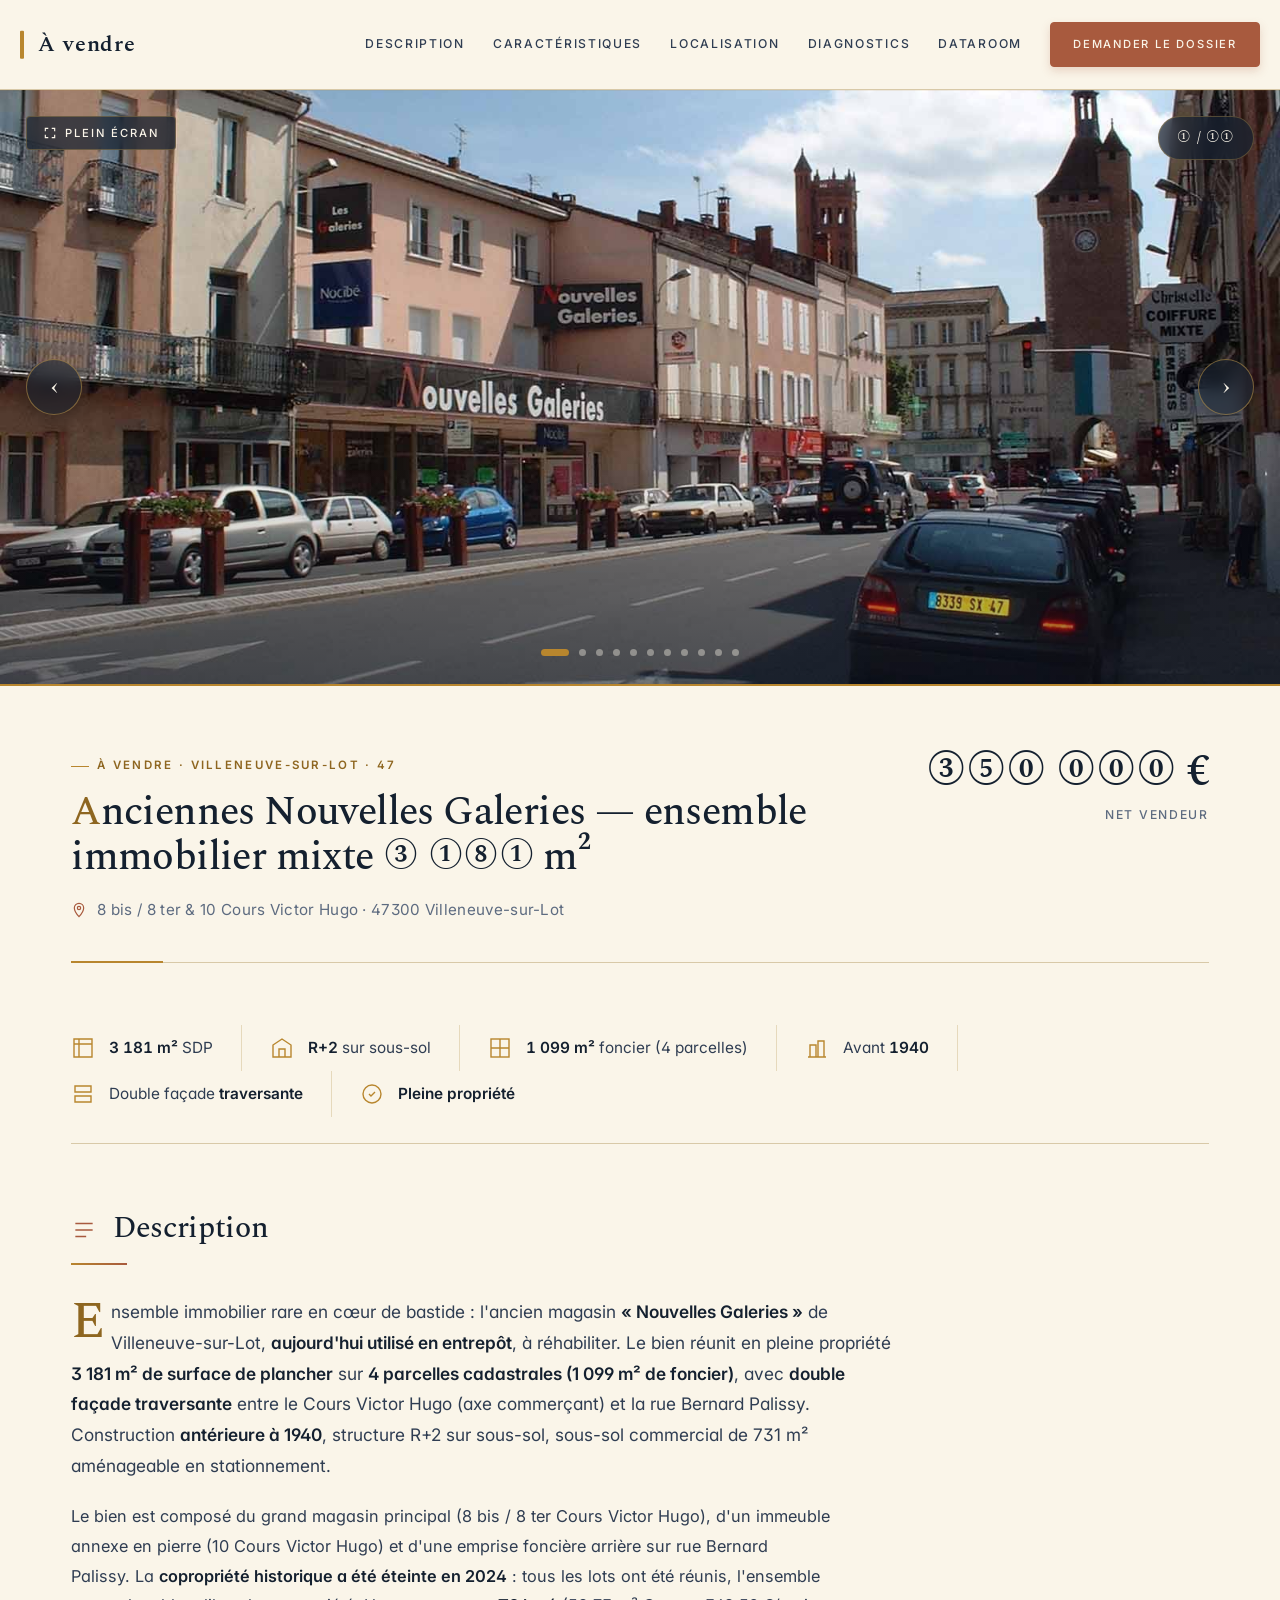
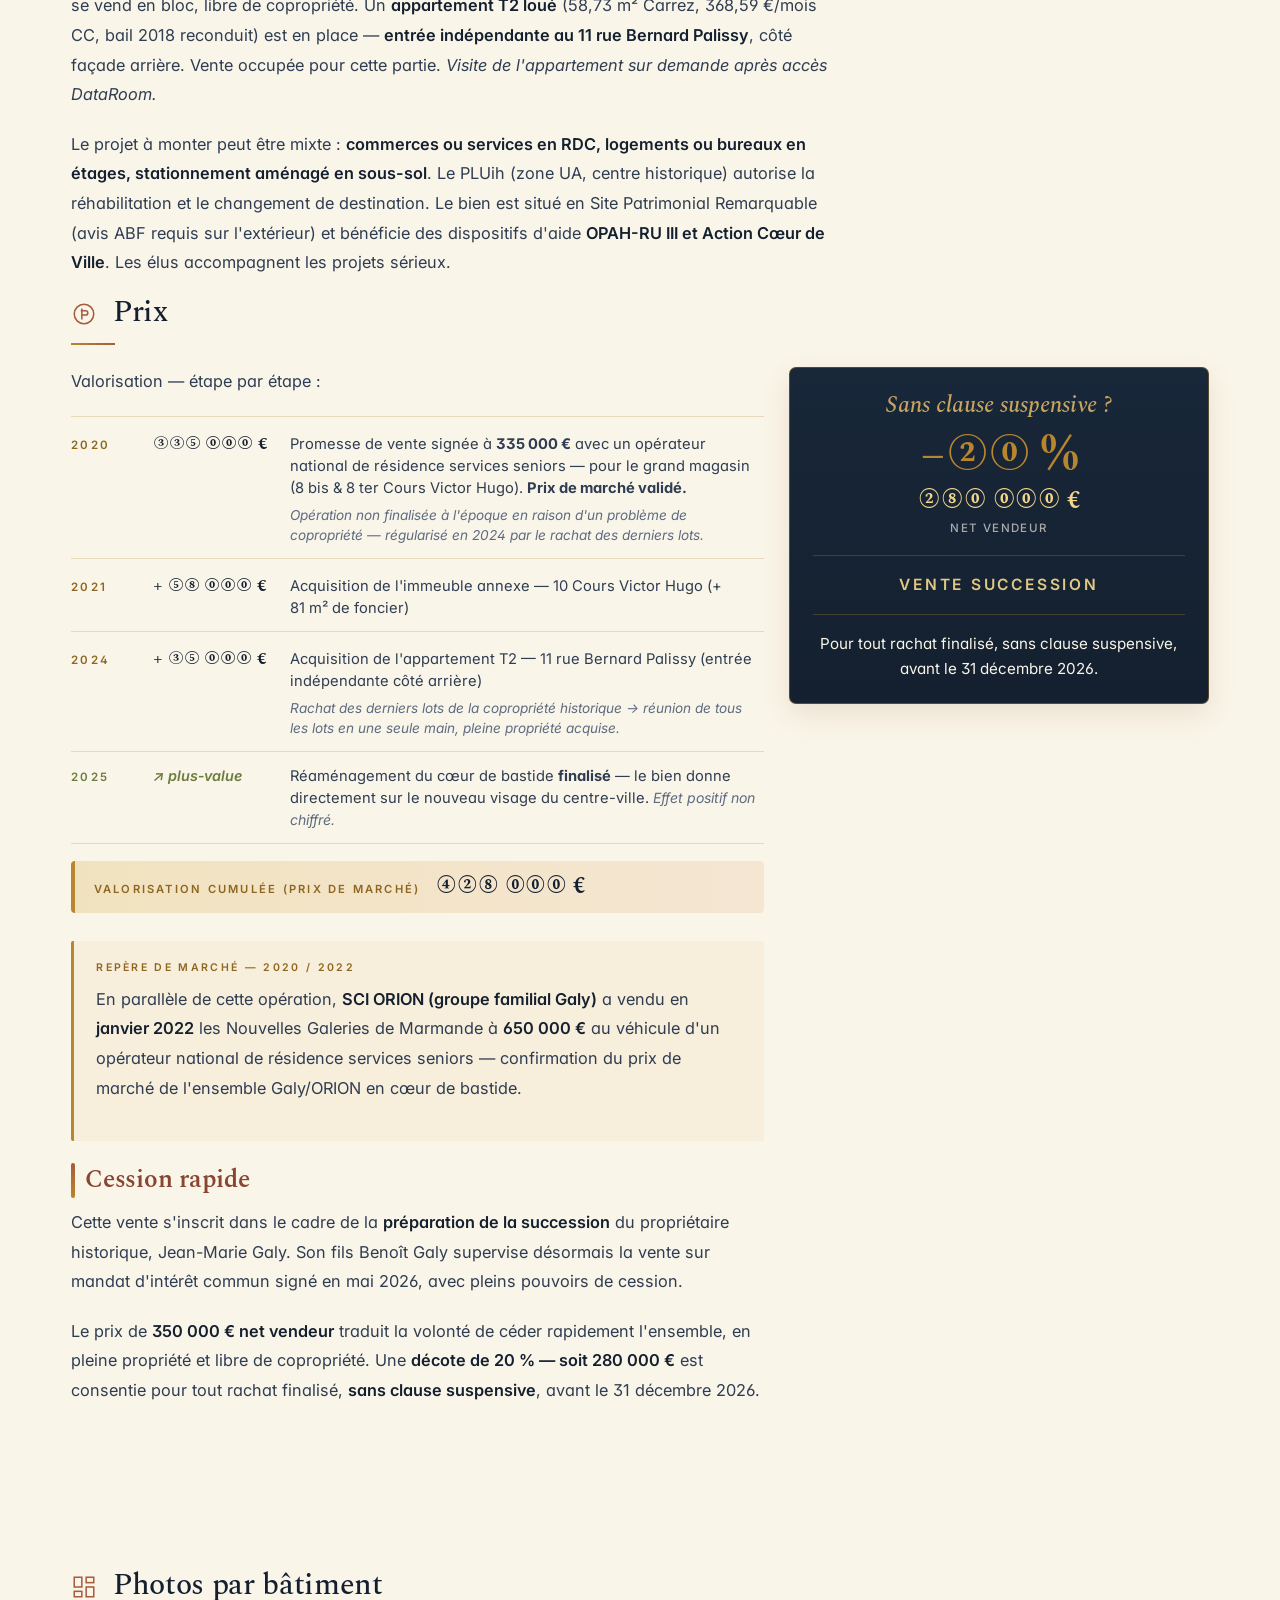
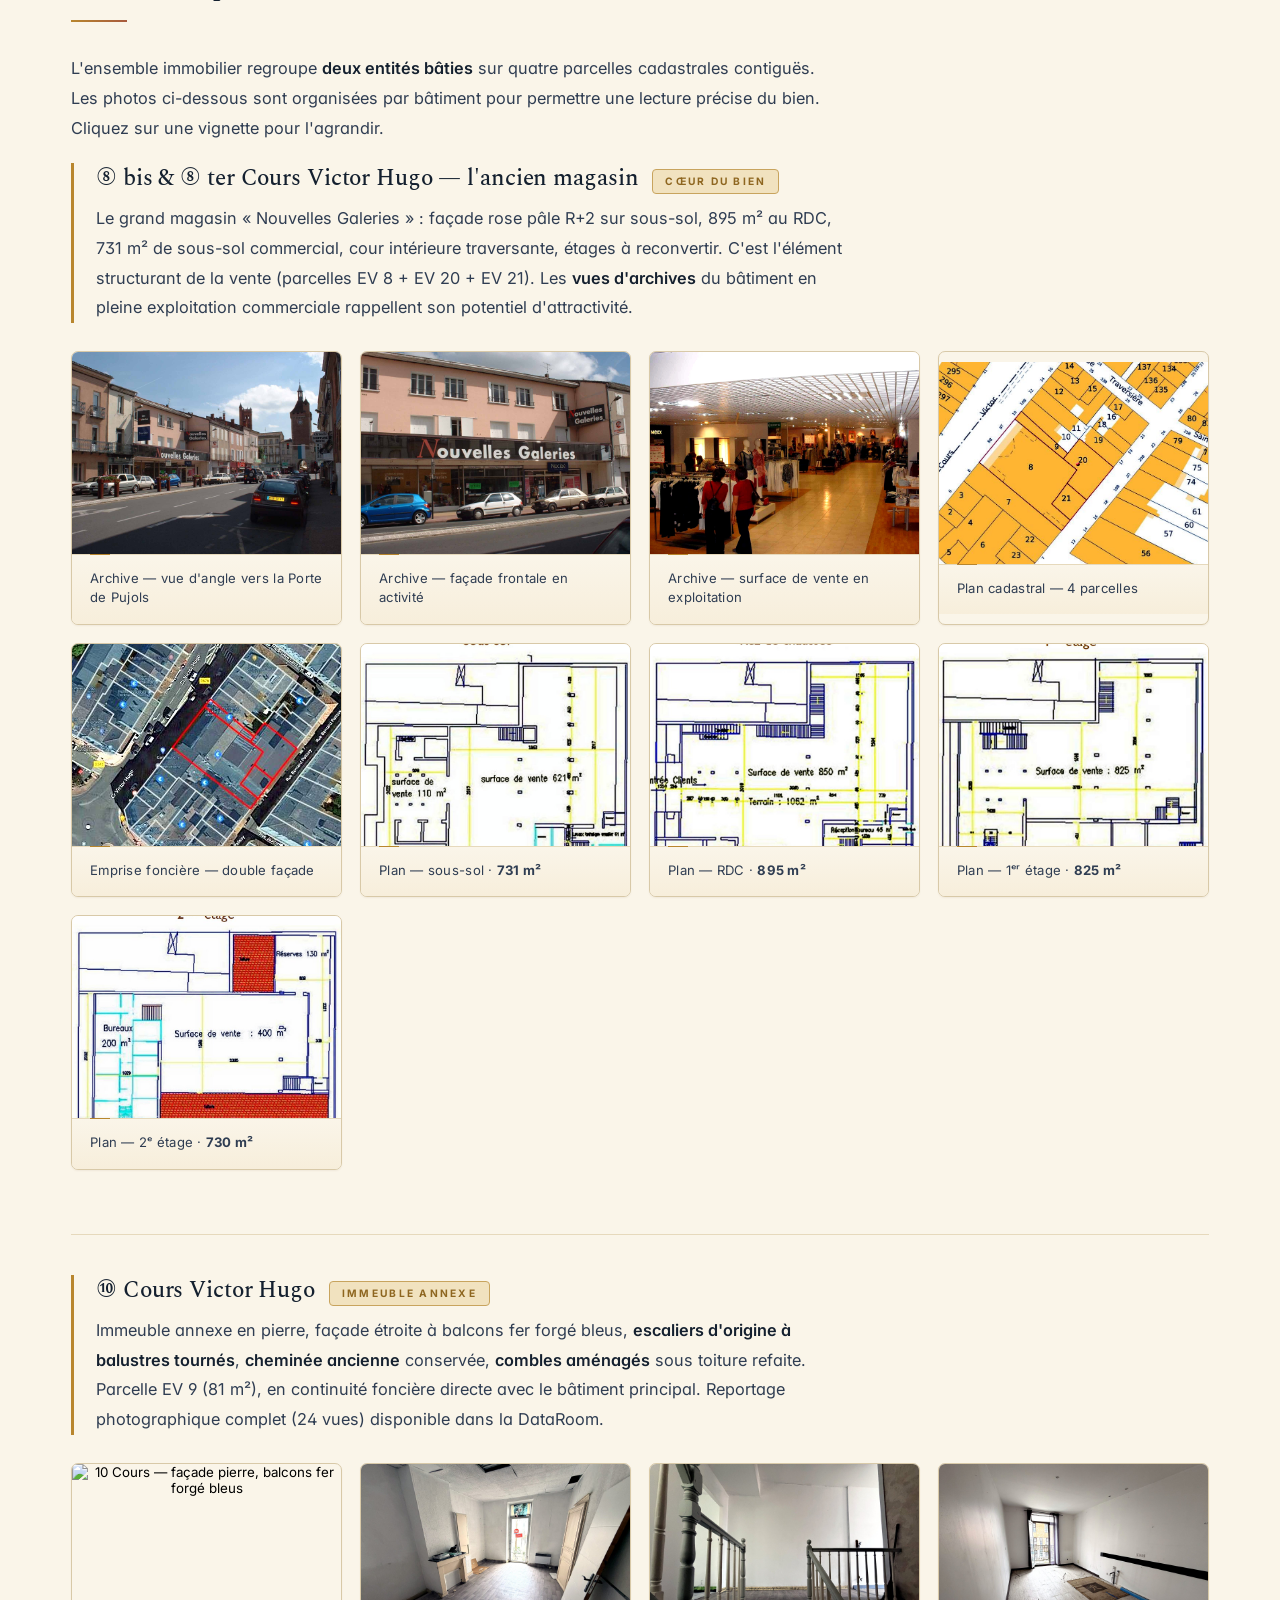
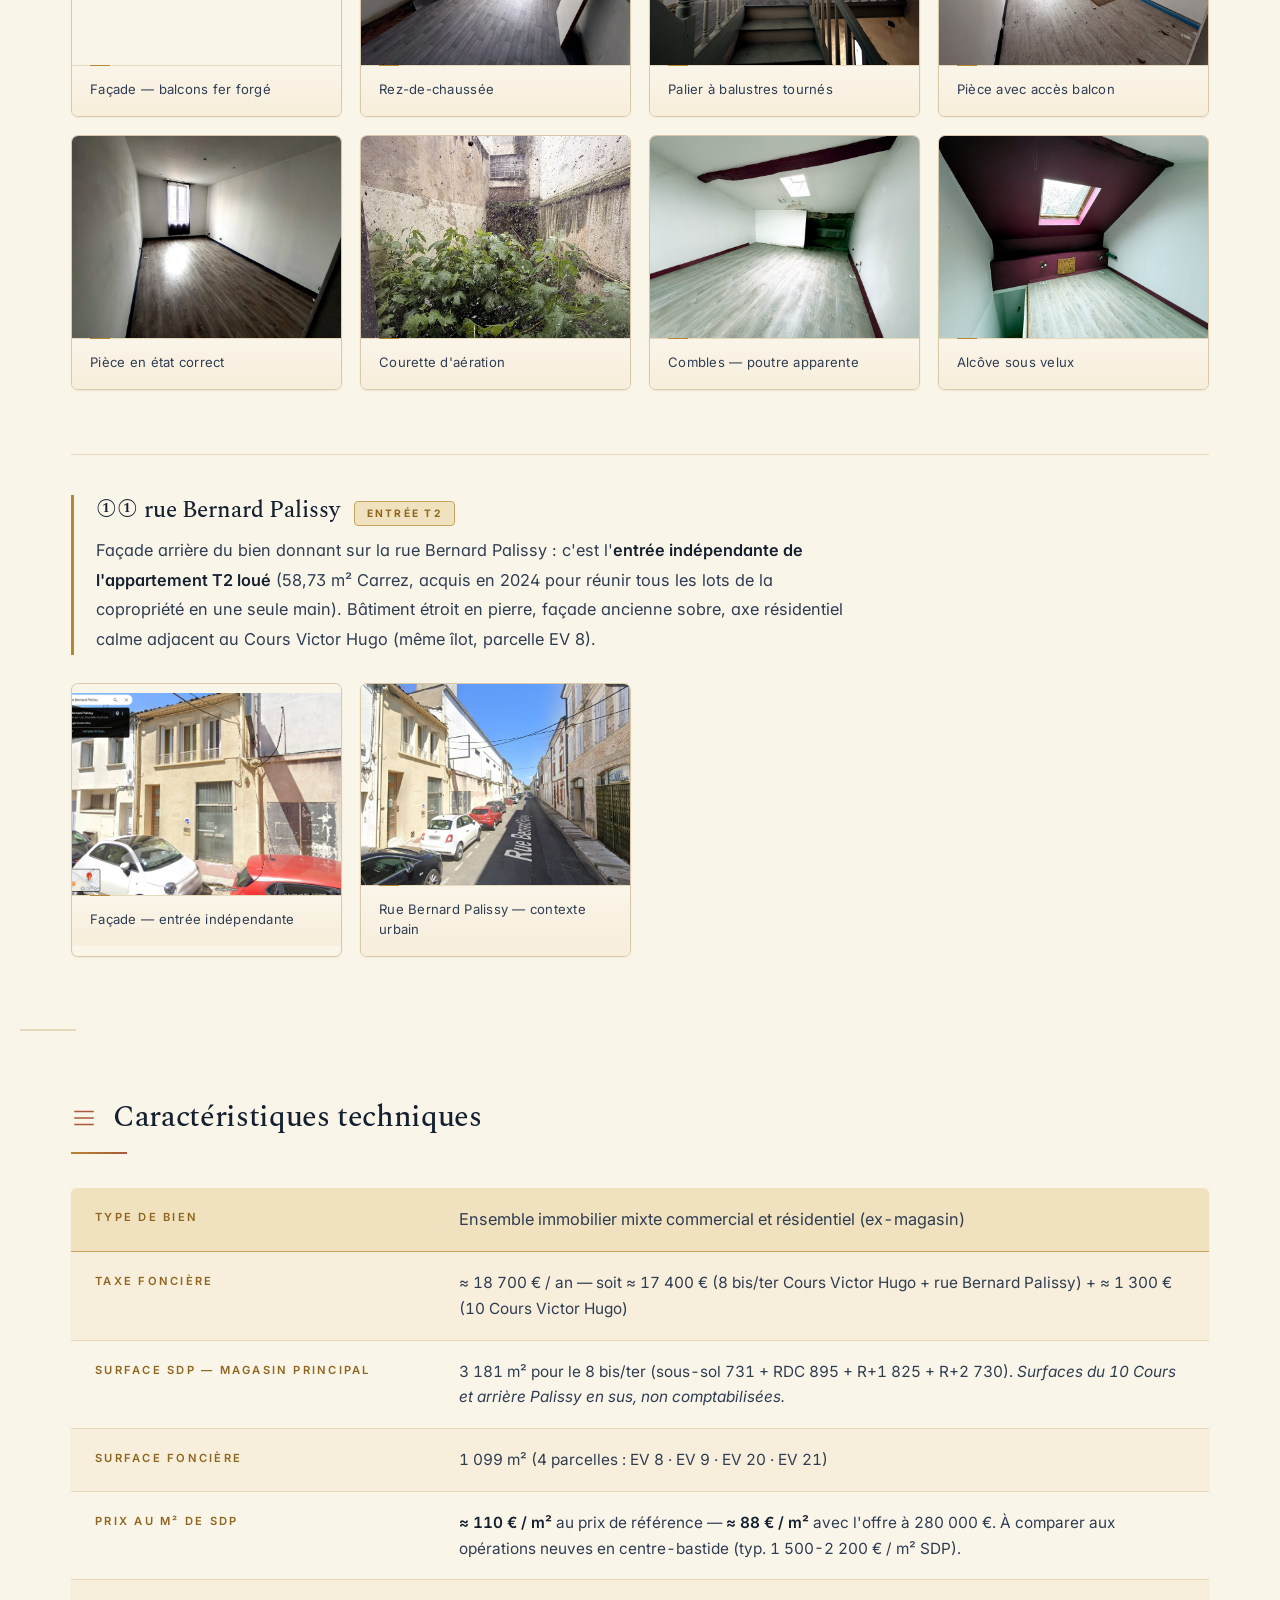
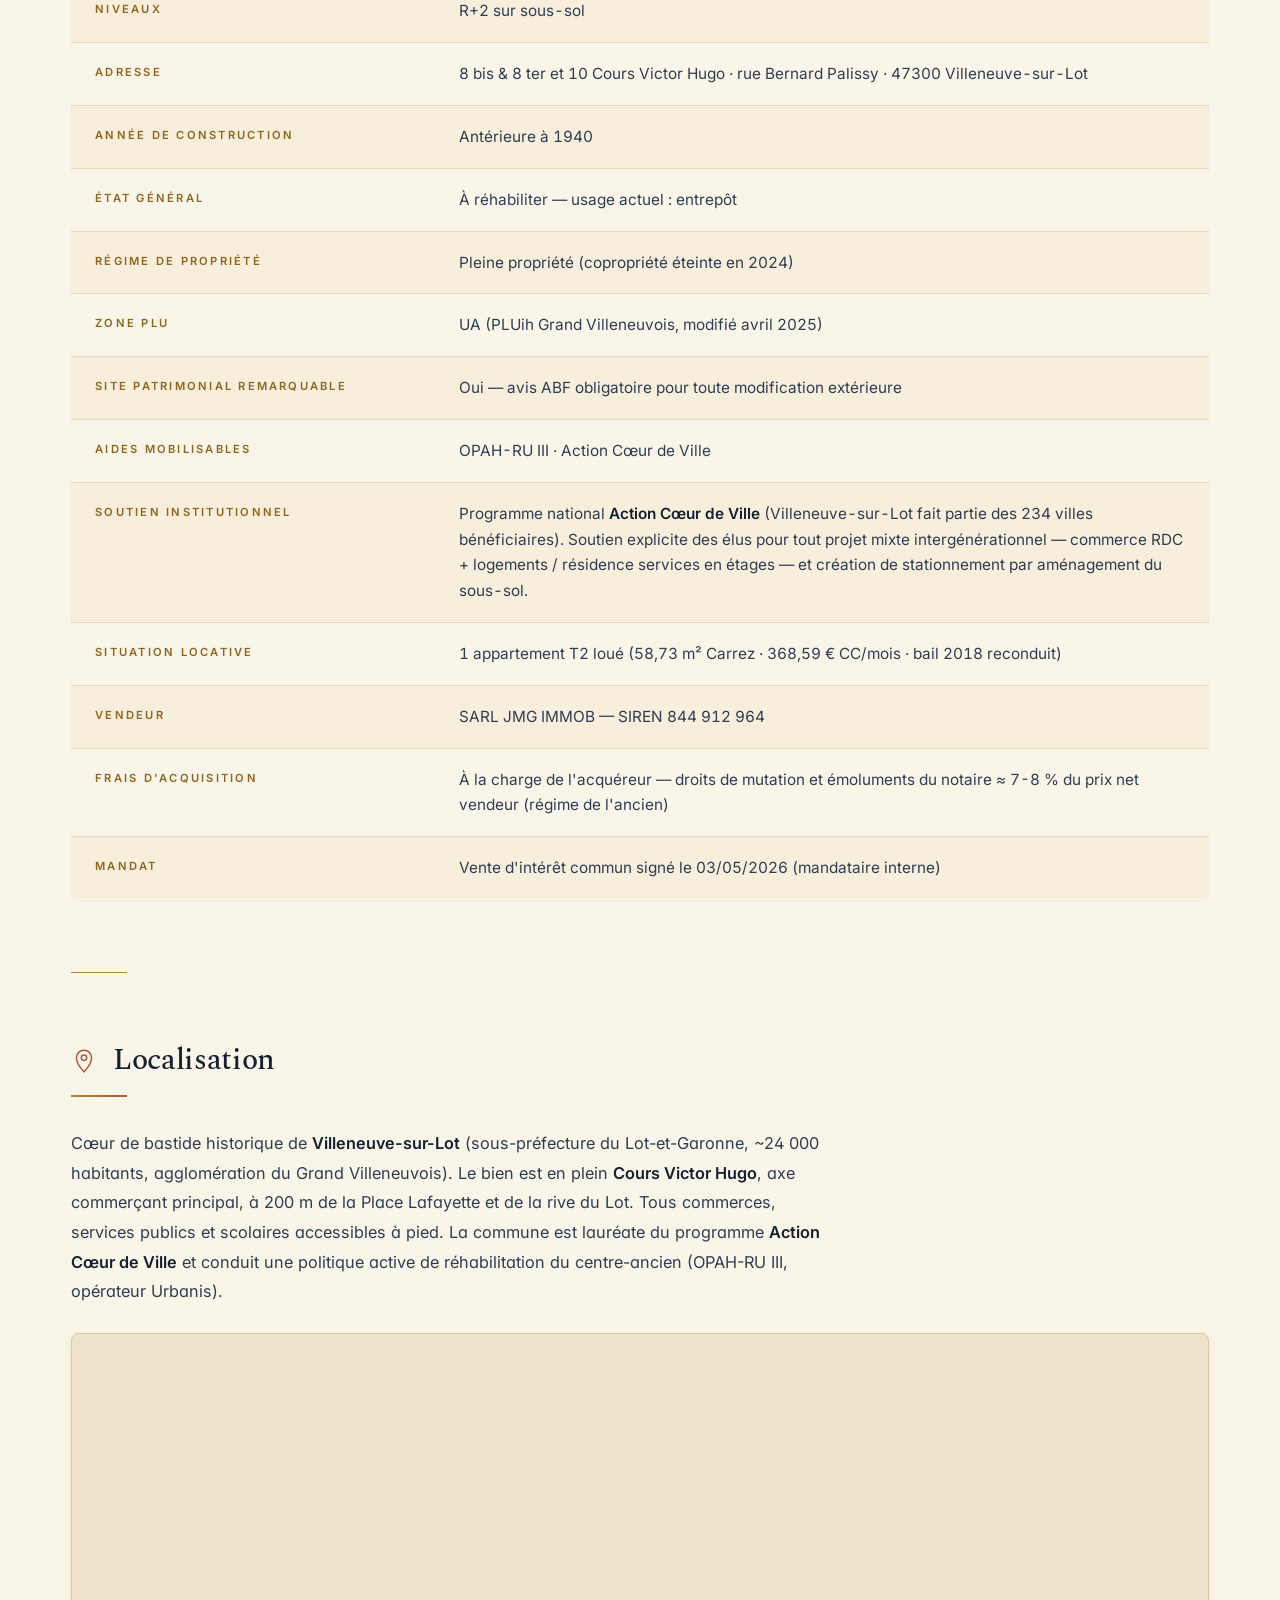
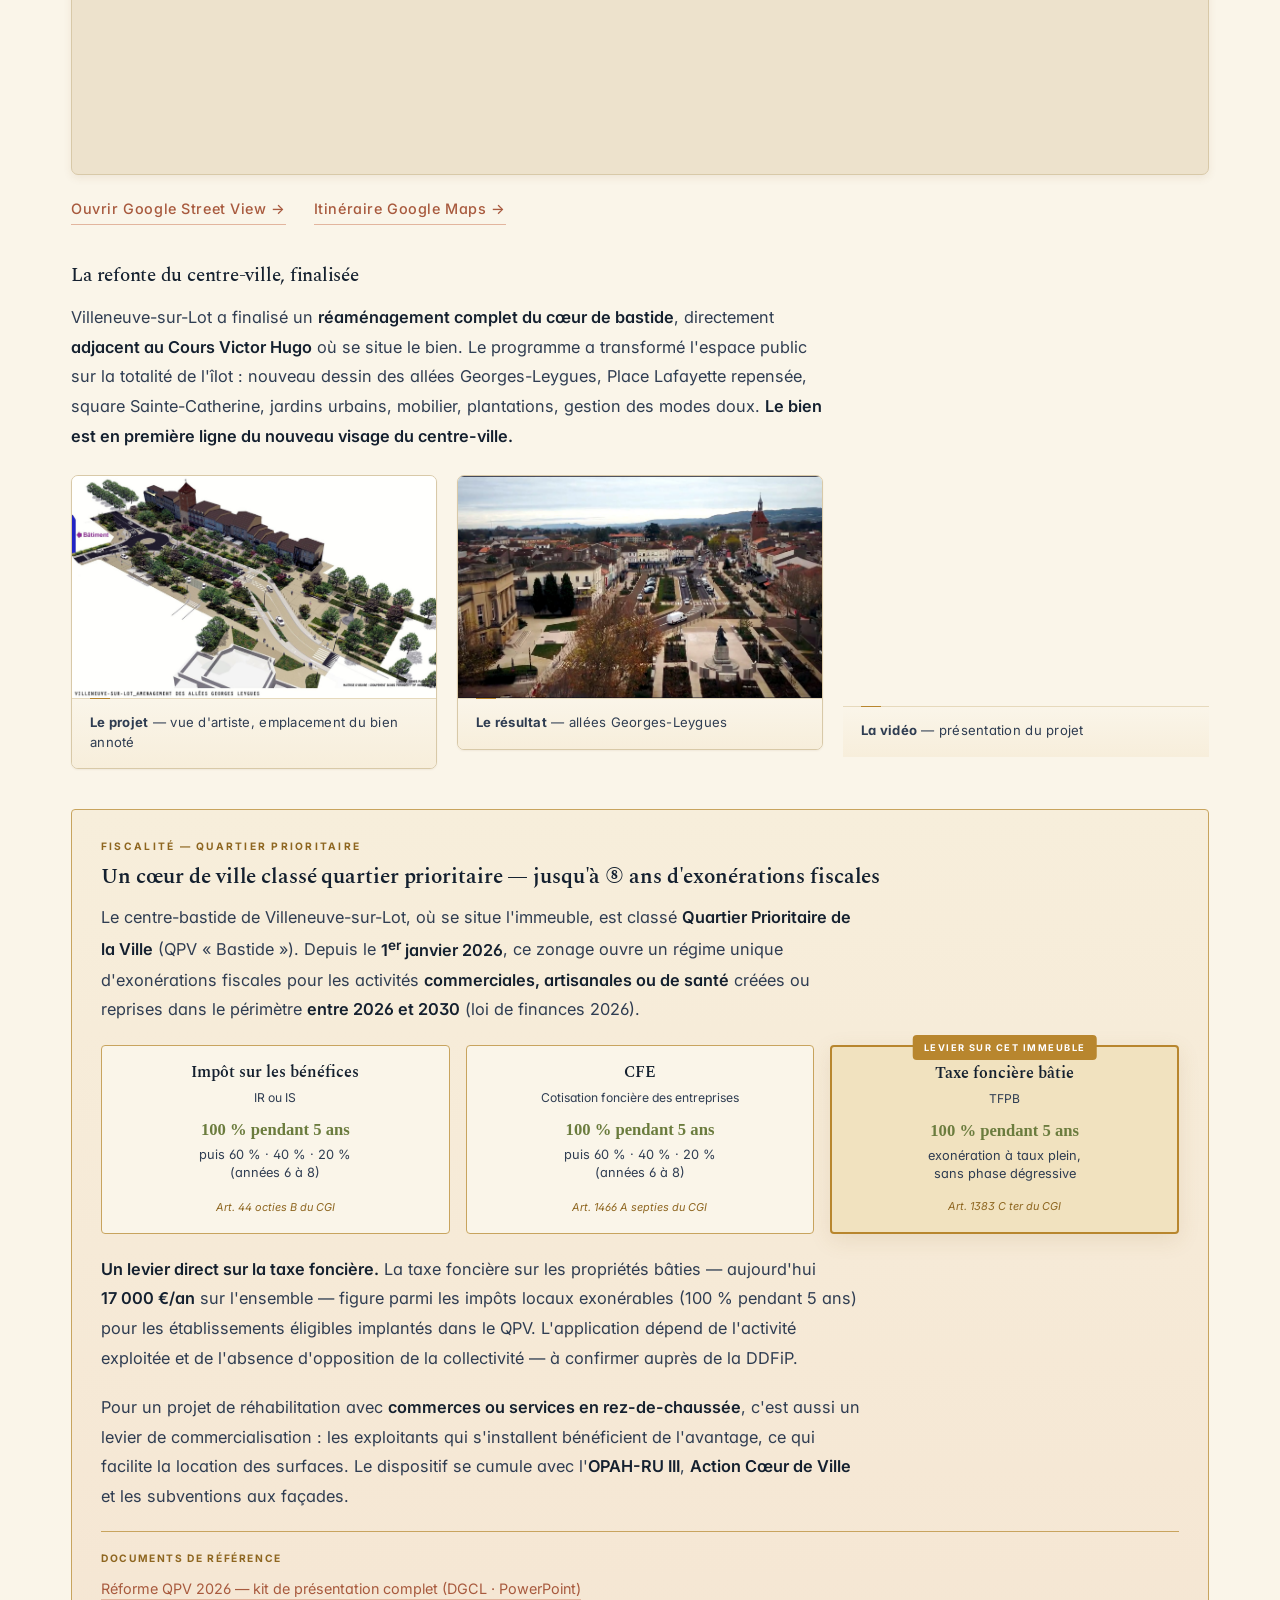
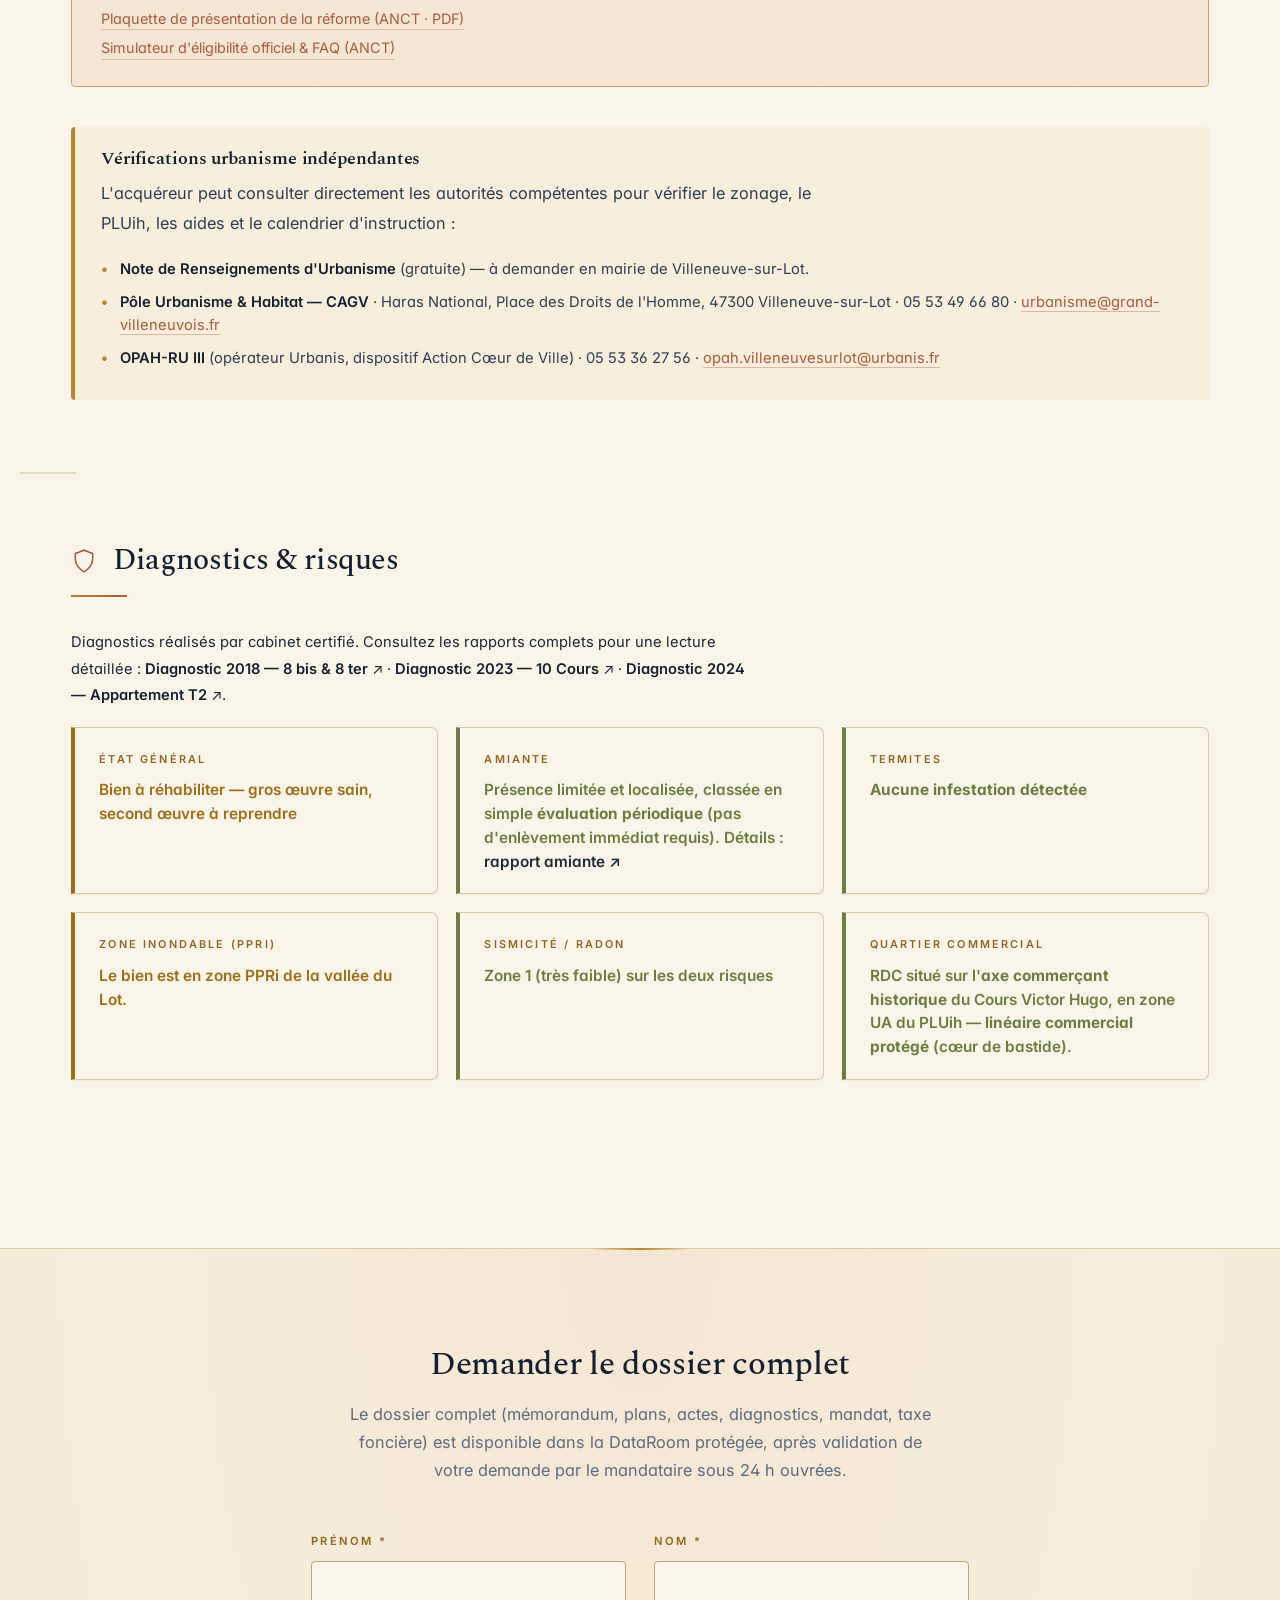
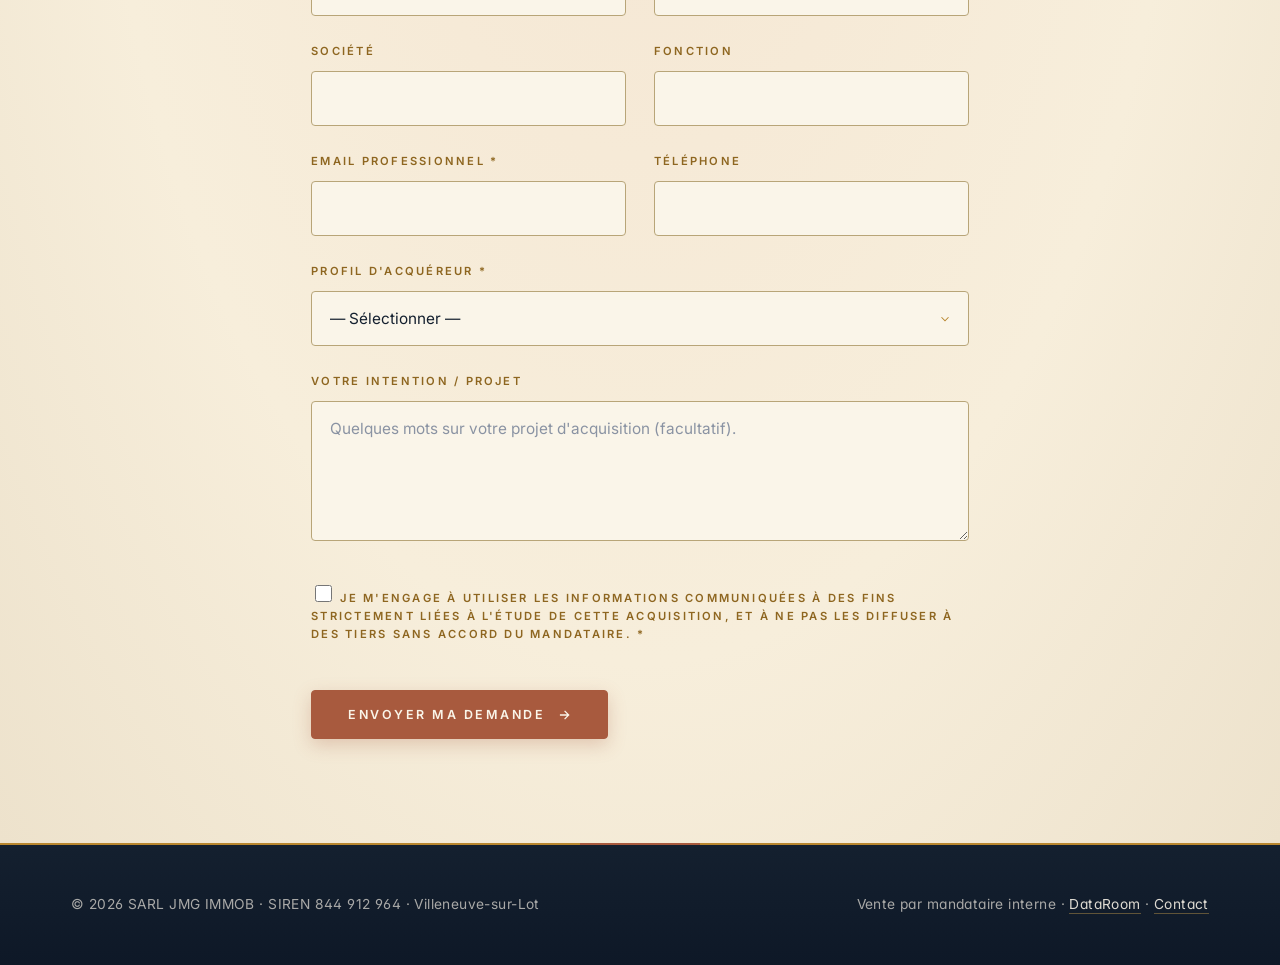
==== commit a0c6ac9d: "Ajout section aides QPV + enrichissement formulaire de contact Co-Authored-By: Claude Opus 4.8 (1M c" ====
--- a/index.html
+++ b/index.html
@@ -640,4 +640,83 @@
           <input id="f-last" name="last_name" type="text" required autocomplete="family-name">
         </div>
         <div class="field">
-          <label for="f-company">Sociét�+          <label for="f-company">Société</label>
+          <input id="f-company" name="company" type="text" autocomplete="organization">
+        </div>
+        <div class="field">
+          <label for="f-job">Fonction</label>
+          <input id="f-job" name="job_title" type="text" autocomplete="organization-title">
+        </div>
+        <div class="field">
+          <label for="f-email">Email professionnel *</label>
+          <input id="f-email" name="email" type="email" required autocomplete="email">
+        </div>
+        <div class="field">
+          <label for="f-phone">Téléphone</label>
+          <input id="f-phone" name="phone" type="tel" autocomplete="tel">
+        </div>
+        <div class="field span2">
+          <label for="f-profile">Profil d'acquéreur *</label>
+          <select id="f-profile" name="acquirer_profile" required>
+            <option value="">— Sélectionner —</option>
+            <option value="Promoteur / opérateur réhabilitation">Promoteur / opérateur de réhabilitation</option>
+            <option value="Bailleur social">Bailleur social</option>
+            <option value="Investisseur privé">Investisseur privé</option>
+            <option value="Opérateur résidence senior / habitat partagé">Opérateur résidence senior / habitat partagé</option>
+            <option value="Collectivité / établissement public">Collectivité / établissement public</option>
+            <option value="Family office / patrimoine">Family office / patrimoine</option>
+            <option value="Conseil (notaire, avocat, architecte)">Conseil (notaire, avocat, architecte)</option>
+            <option value="Autre">Autre</option>
+          </select>
+        </div>
+        <div class="field span2">
+          <label for="f-message">Votre intention / projet</label>
+          <textarea id="f-message" name="message" rows="4" placeholder="Quelques mots sur votre projet d'acquisition (facultatif)."></textarea>
+        </div>
+        <div class="field span2">
+          <label class="field--check">
+            <input type="checkbox" name="confidentiality_accepted" required>
+            <span>Je m'engage à utiliser les informations communiquées à des fins strictement liées à l'étude de cette acquisition, et à ne pas les diffuser à des tiers sans accord du mandataire. *</span>
+          </label>
+        </div>
+      </div>
+      <div class="form-actions">
+        <button type="submit" class="btn">
+          Envoyer ma demande
+          <svg width="14" height="14" viewBox="0 0 24 24" fill="none" stroke="currentColor" stroke-width="2.2"><path d="M5 12h14M13 5l7 7-7 7"/></svg>
+        </button>
+        <div id="contact-msg" class="form-msg" hidden></div>
+      </div>
+    </form>
+  </div>
+</section>
+
+<!-- ============================== LIGHTBOX ============================= -->
+<div class="lightbox" id="lightbox" role="dialog" aria-modal="true" aria-label="Photo plein écran">
+  <button class="lightbox__close" aria-label="Fermer">×</button>
+  <button class="lightbox__btn lightbox__btn--prev" aria-label="Photo précédente">‹</button>
+  <div class="lightbox__viewport">
+    <img class="lightbox__img" src="" alt="" aria-hidden="true">
+  </div>
+  <button class="lightbox__btn lightbox__btn--next" aria-label="Photo suivante">›</button>
+  <span class="lightbox__counter">1 / 6</span>
+  <div class="lightbox__caption"></div>
+</div>
+
+<!-- ============================== FOOTER =============================== -->
+<footer class="footer">
+  <div class="wrap footer__inner">
+    <div>
+      © <span id="footer-year">2026</span> SARL JMG IMMOB · SIREN 844 912 964 · Villeneuve-sur-Lot
+    </div>
+    <div>
+      Vente par mandataire interne · <a href="dataroom.html">DataRoom</a> · <a href="#contact">Contact</a>
+    </div>
+  </div>
+</footer>
+
+<!-- ============================== SCRIPTS ============================== -->
+<script src="assets/main.js?v=2"></script>
+<script type="module" src="assets/supabase-contact.js?v=3"></script>
+</body>
+</html>
--- a/assets/style.css
+++ b/assets/style.css
@@ -2305,4 +2305,136 @@
   font-family: 'Inter', sans-serif;
   font-size: .64rem;
   font-weight: 700;
-  t+  text-transform: uppercase;
+  letter-spacing: .22em;
+  color: var(--gold-deep);
+  margin-bottom: .55rem;
+}
+.aides-qpv__title {
+  font-family: 'Spectral', serif;
+  font-size: 1.3rem;
+  font-weight: 600;
+  color: var(--ink);
+  margin: 0 0 .75rem;
+  letter-spacing: -.005em;
+  line-height: 1.3;
+}
+.aides-qpv__intro {
+  font-size: .96rem;
+  line-height: 1.7;
+  color: var(--ink-soft);
+  margin: 0 0 1.3rem;
+}
+.aides-qpv__cols {
+  display: grid;
+  grid-template-columns: repeat(3, 1fr);
+  gap: 1rem;
+  margin-bottom: 1.3rem;
+}
+@media (max-width: 760px) { .aides-qpv__cols { grid-template-columns: 1fr; } }
+.aides-qpv__col {
+  position: relative;
+  background: var(--paper);
+  border: 1px solid var(--gold-soft);
+  border-radius: var(--radius);
+  padding: 1.1rem 1rem 1rem;
+  text-align: center;
+  display: flex;
+  flex-direction: column;
+  align-items: center;
+  gap: .3rem;
+}
+.aides-qpv__col--hl {
+  border: 2px solid var(--gold);
+  background: var(--gold-bg);
+  box-shadow: 0 6px 22px rgba(142, 102, 32, .12);
+}
+.aides-qpv__col-tag {
+  position: absolute;
+  top: -.7rem;
+  left: 50%;
+  transform: translateX(-50%);
+  white-space: nowrap;
+  font-family: 'Inter', sans-serif;
+  font-size: .58rem;
+  font-weight: 700;
+  text-transform: uppercase;
+  letter-spacing: .16em;
+  color: #fff;
+  background: var(--gold);
+  padding: .28rem .7rem;
+  border-radius: var(--radius);
+}
+.aides-qpv__col-h {
+  font-family: 'Spectral', serif;
+  font-size: 1.02rem;
+  font-weight: 600;
+  color: var(--ink);
+  line-height: 1.25;
+}
+.aides-qpv__col-sub {
+  font-size: .76rem;
+  color: var(--ink-soft);
+  margin-bottom: .35rem;
+}
+.aides-qpv__col-rate {
+  font-family: 'Spectral', serif;
+  font-size: 1.04rem;
+  font-weight: 700;
+  color: var(--olive);
+  line-height: 1.3;
+}
+.aides-qpv__col-deg {
+  font-size: .8rem;
+  line-height: 1.45;
+  color: var(--ink-soft);
+}
+.aides-qpv__col-ref {
+  margin-top: auto;
+  padding-top: .55rem;
+  font-size: .68rem;
+  font-style: italic;
+  color: var(--gold-deep);
+}
+.aides-qpv__note {
+  font-size: .94rem;
+  line-height: 1.68;
+  color: var(--ink-soft);
+  margin: 0 0 .9rem;
+}
+.aides-qpv__note strong { color: var(--ink); }
+.aides-qpv__docs {
+  margin-top: 1.1rem;
+  padding-top: 1.1rem;
+  border-top: 1px solid var(--gold-soft);
+  display: flex;
+  flex-direction: column;
+  gap: .45rem;
+}
+.aides-qpv__docs-h {
+  font-family: 'Inter', sans-serif;
+  font-size: .64rem;
+  font-weight: 700;
+  text-transform: uppercase;
+  letter-spacing: .16em;
+  color: var(--gold-deep);
+  margin-bottom: .2rem;
+}
+.aides-qpv__doc {
+  font-size: .9rem;
+  line-height: 1.5;
+  color: var(--terra);
+  border-bottom: 1px solid var(--terra-bd);
+  align-self: flex-start;
+}
+.aides-qpv__doc:hover { color: var(--terra-deep); }
+
+/* ----------------------------- 17. UTILS -------------------------------- */
+.is-hidden { display: none !important; }
+
+/* Print : sobriété maximale, pas d'accents colorés */
+@media print {
+  body { background: #fff; color: #000; }
+  .nav, .footer, .contact, .carousel__btn, .carousel__dots, .carousel__expand { display: none !important; }
+  .block:nth-of-type(even)::before { display: none !important; }
+}
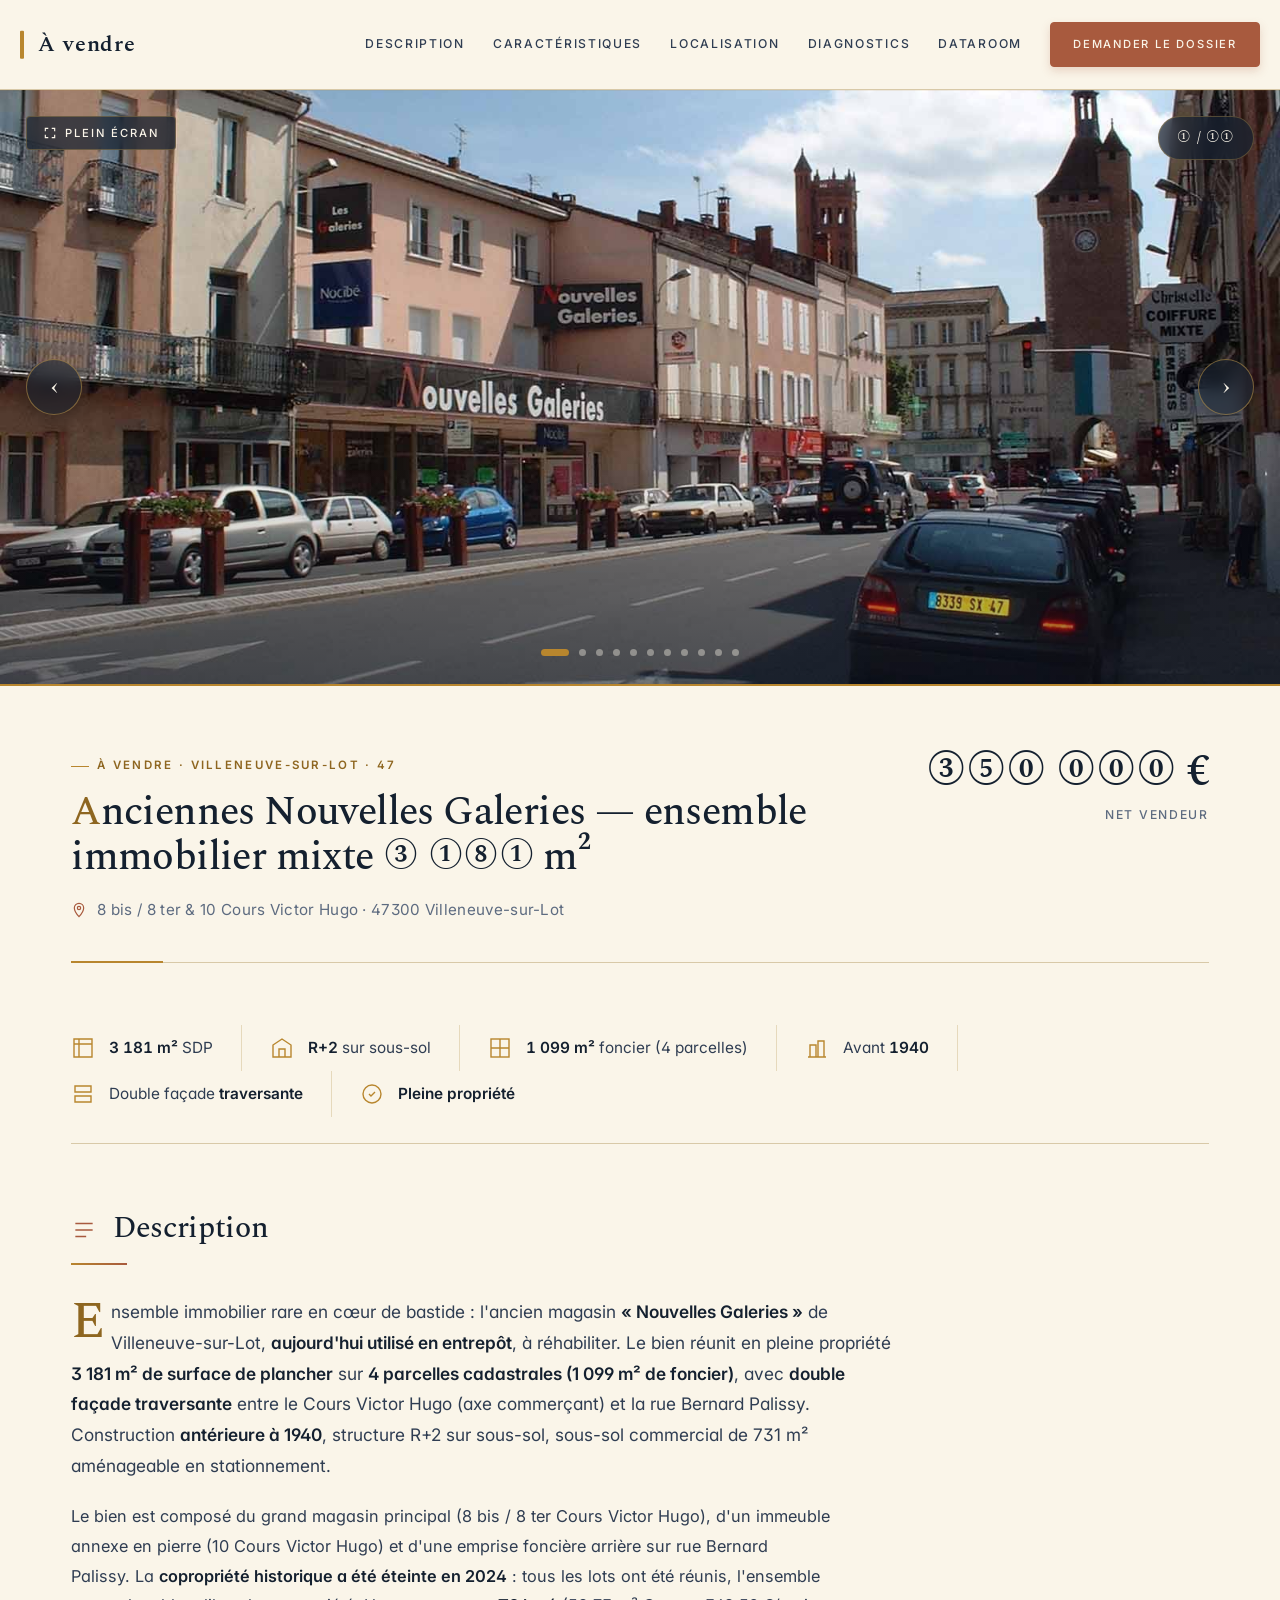
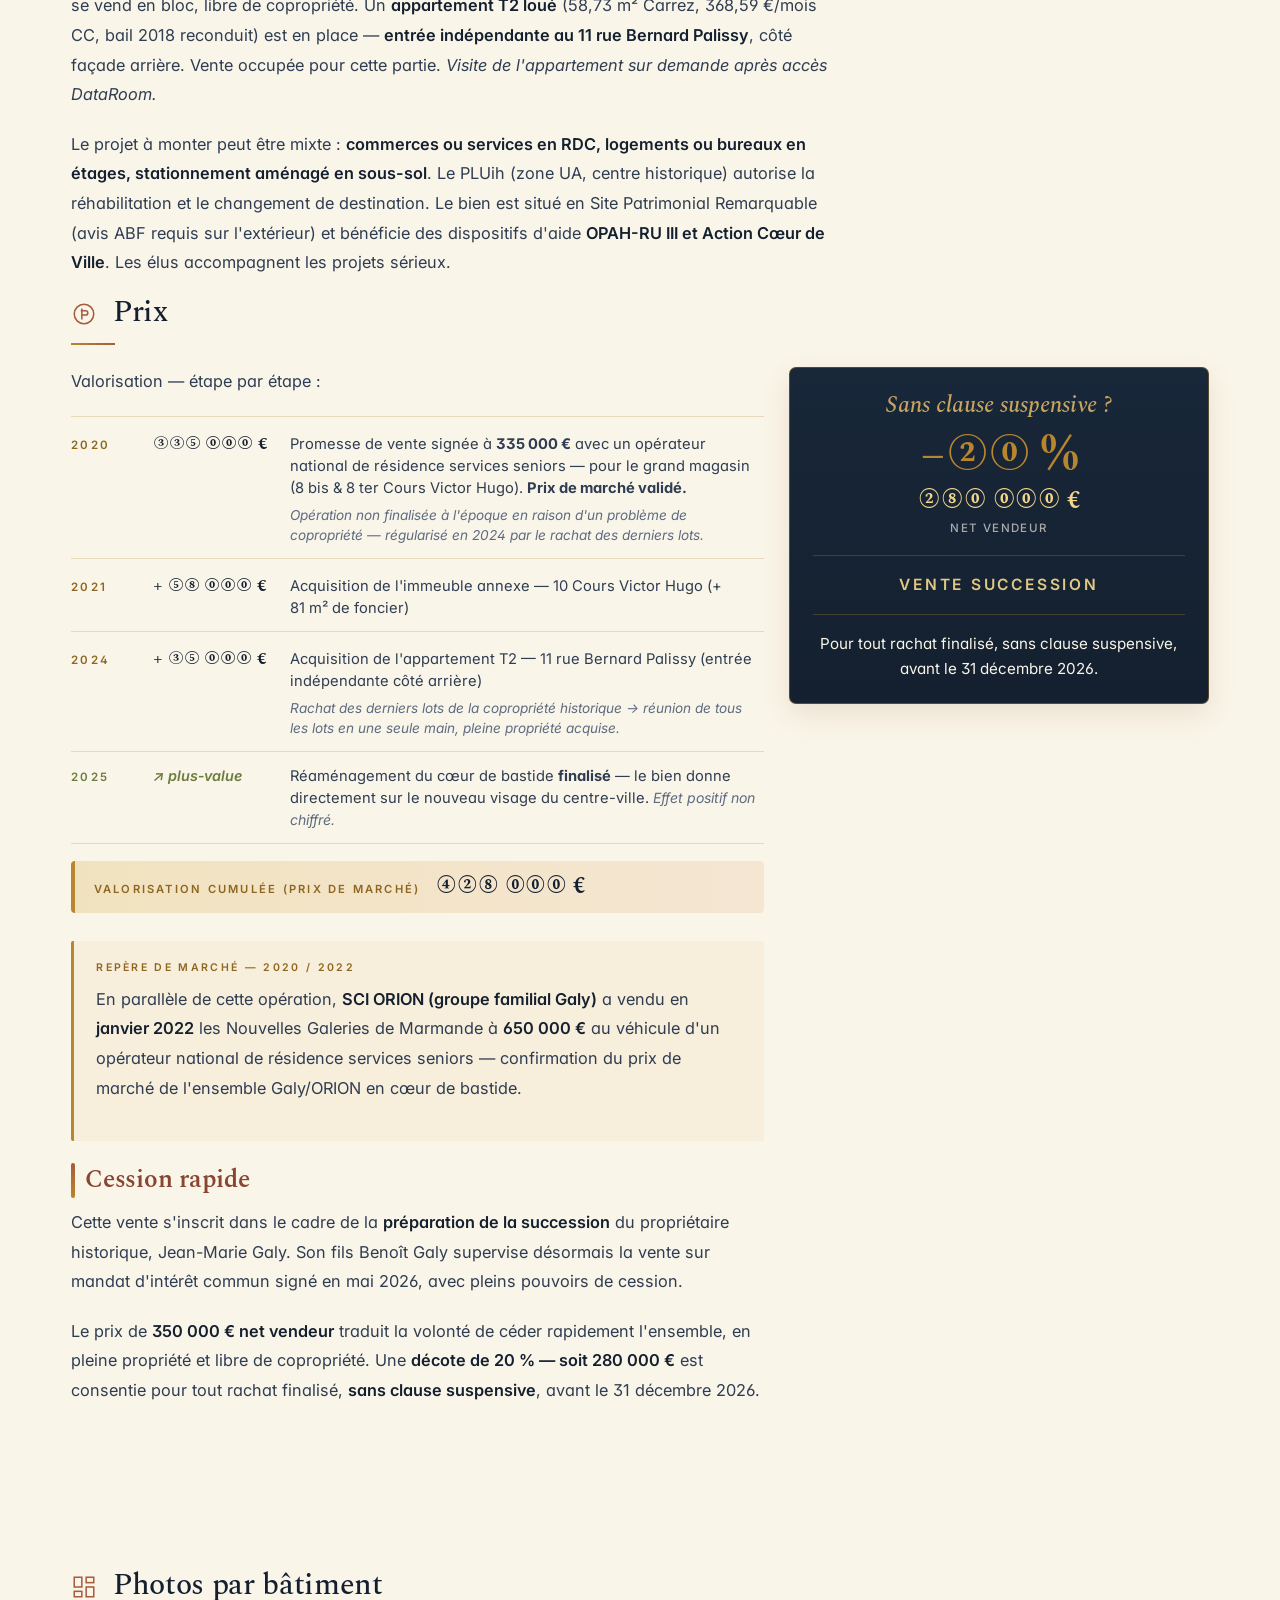
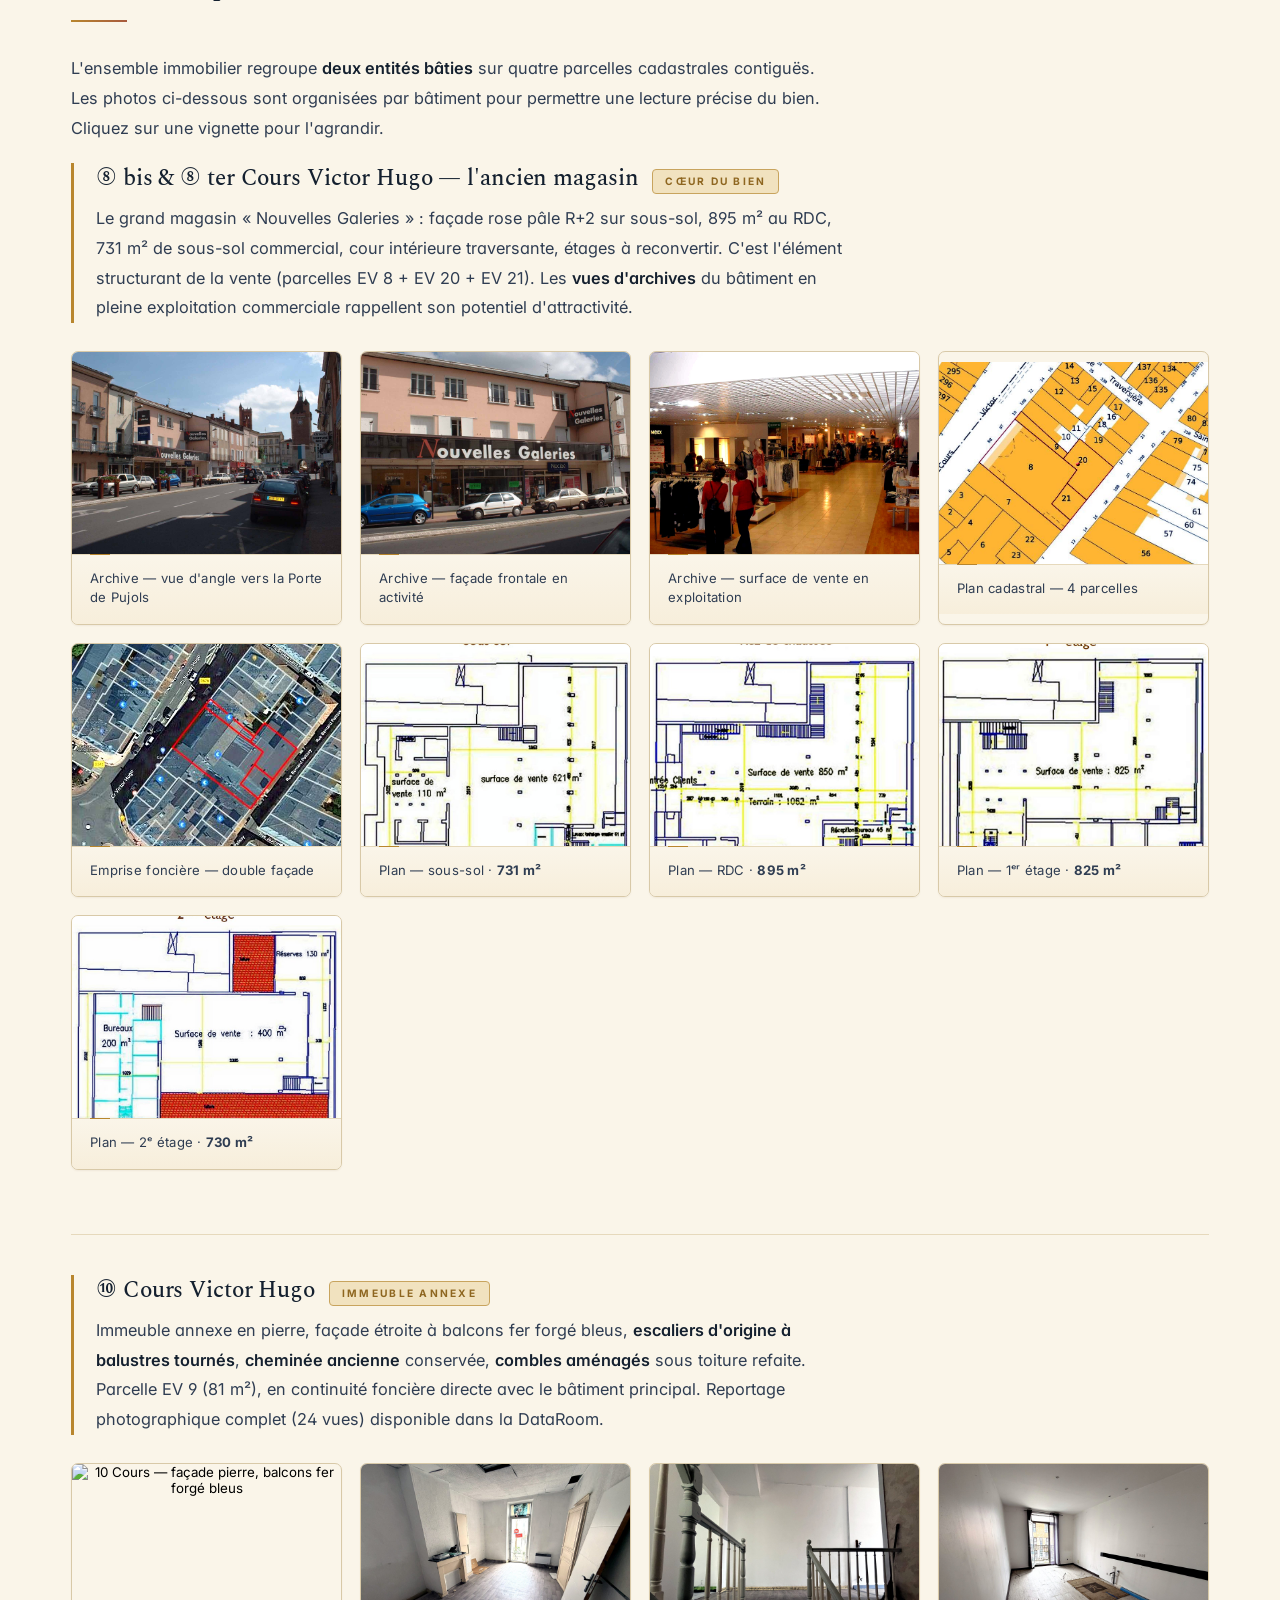
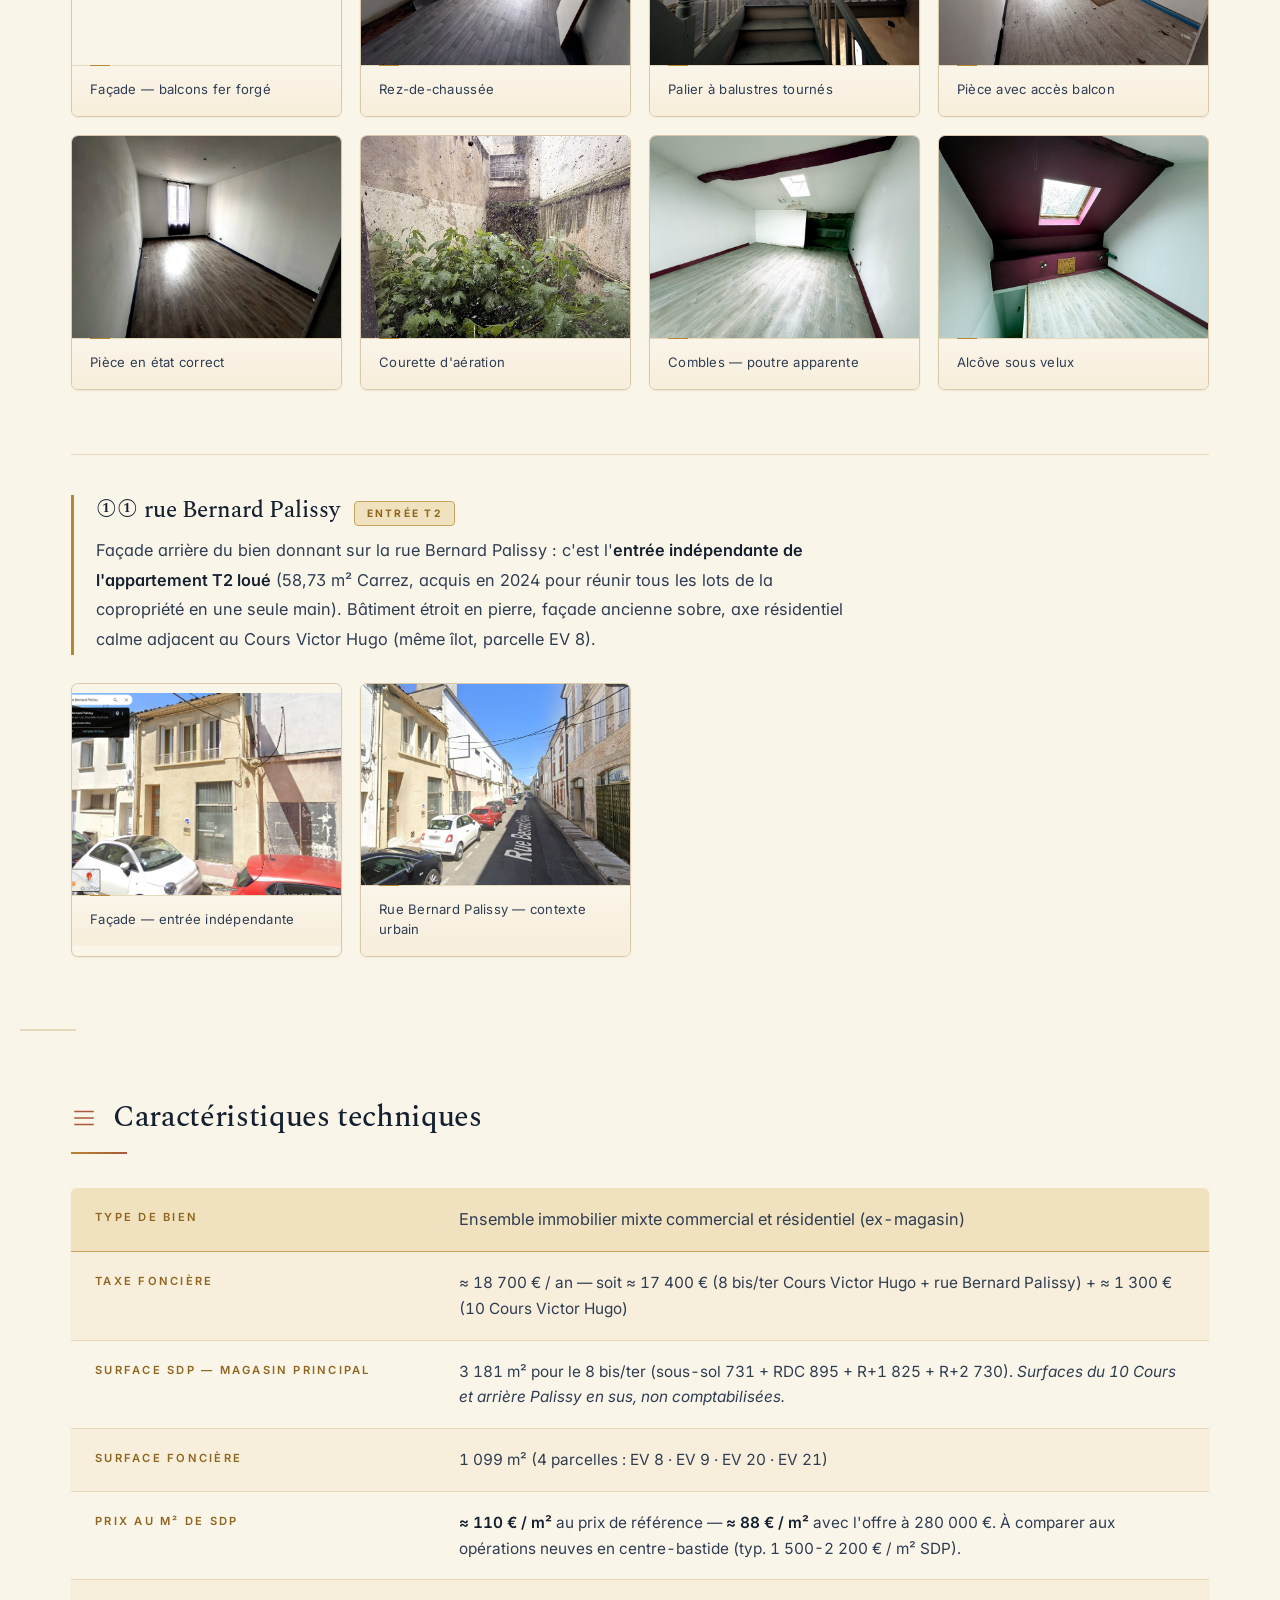
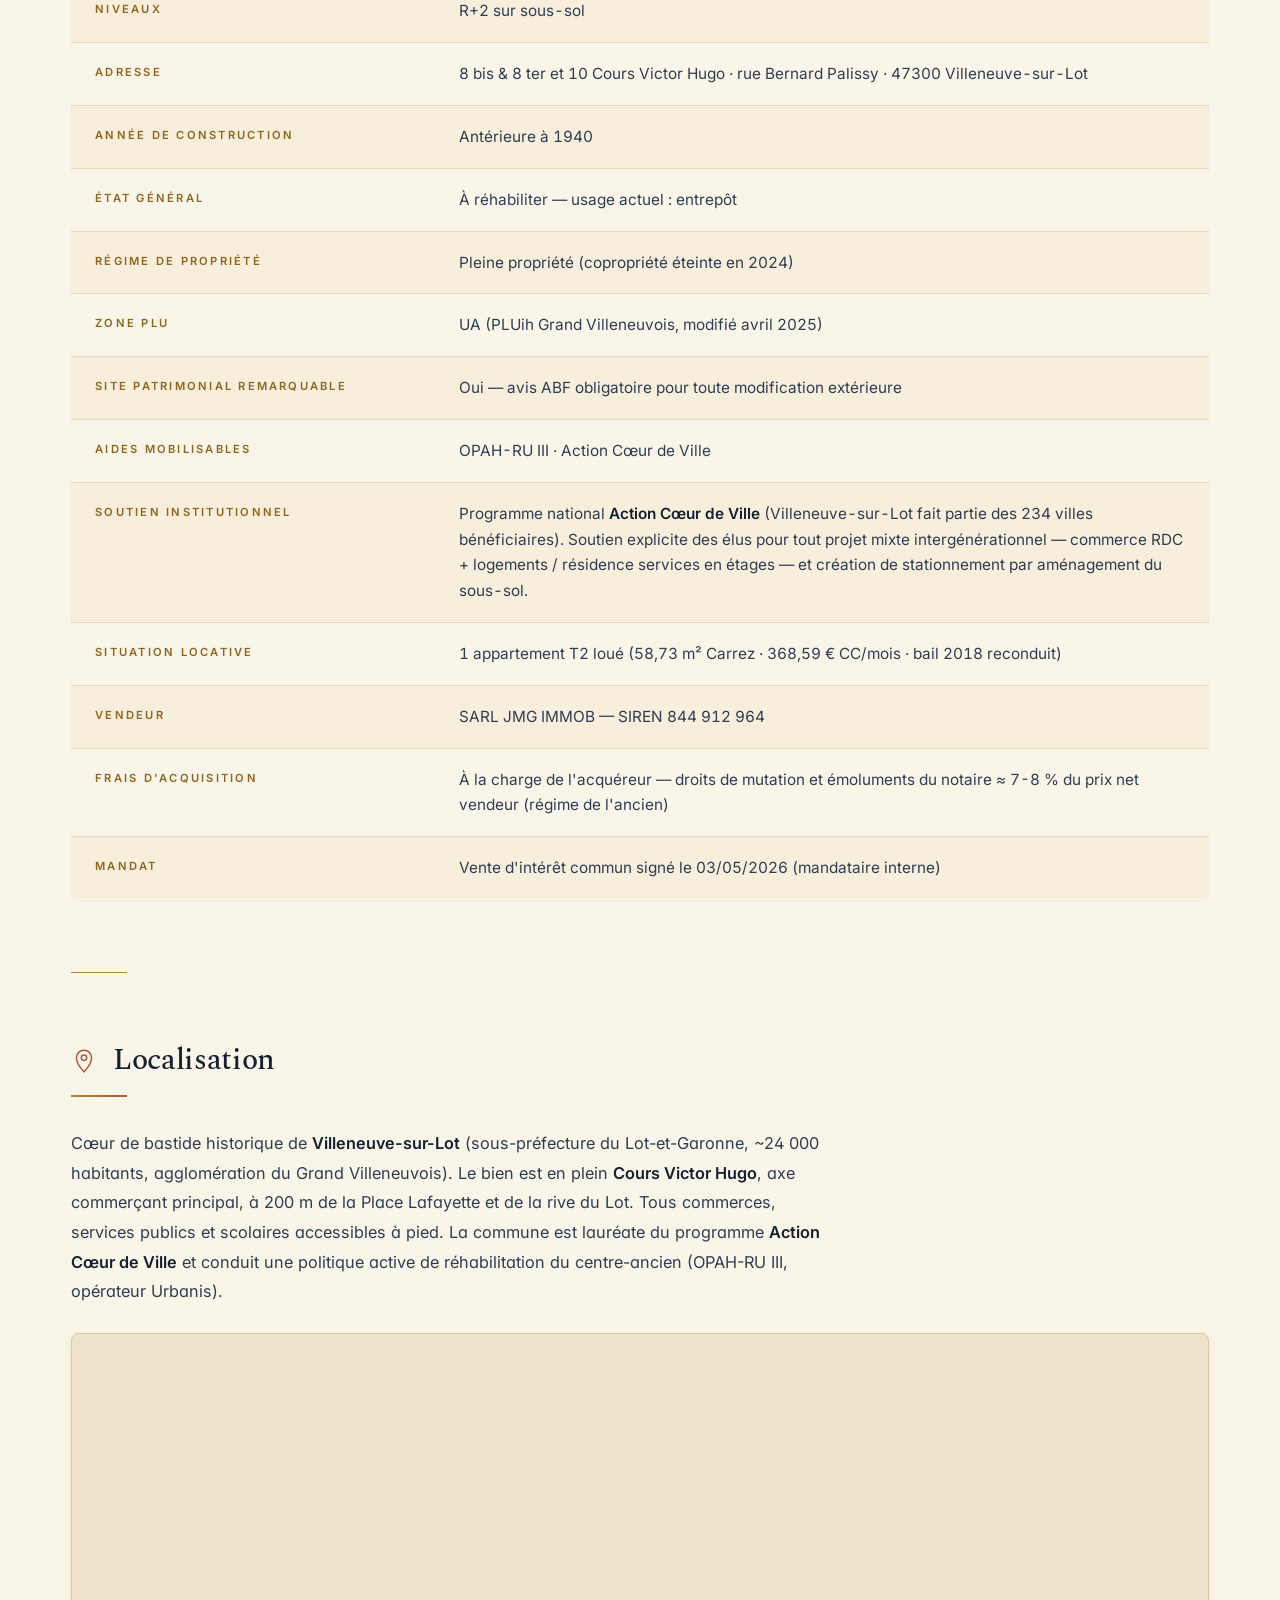
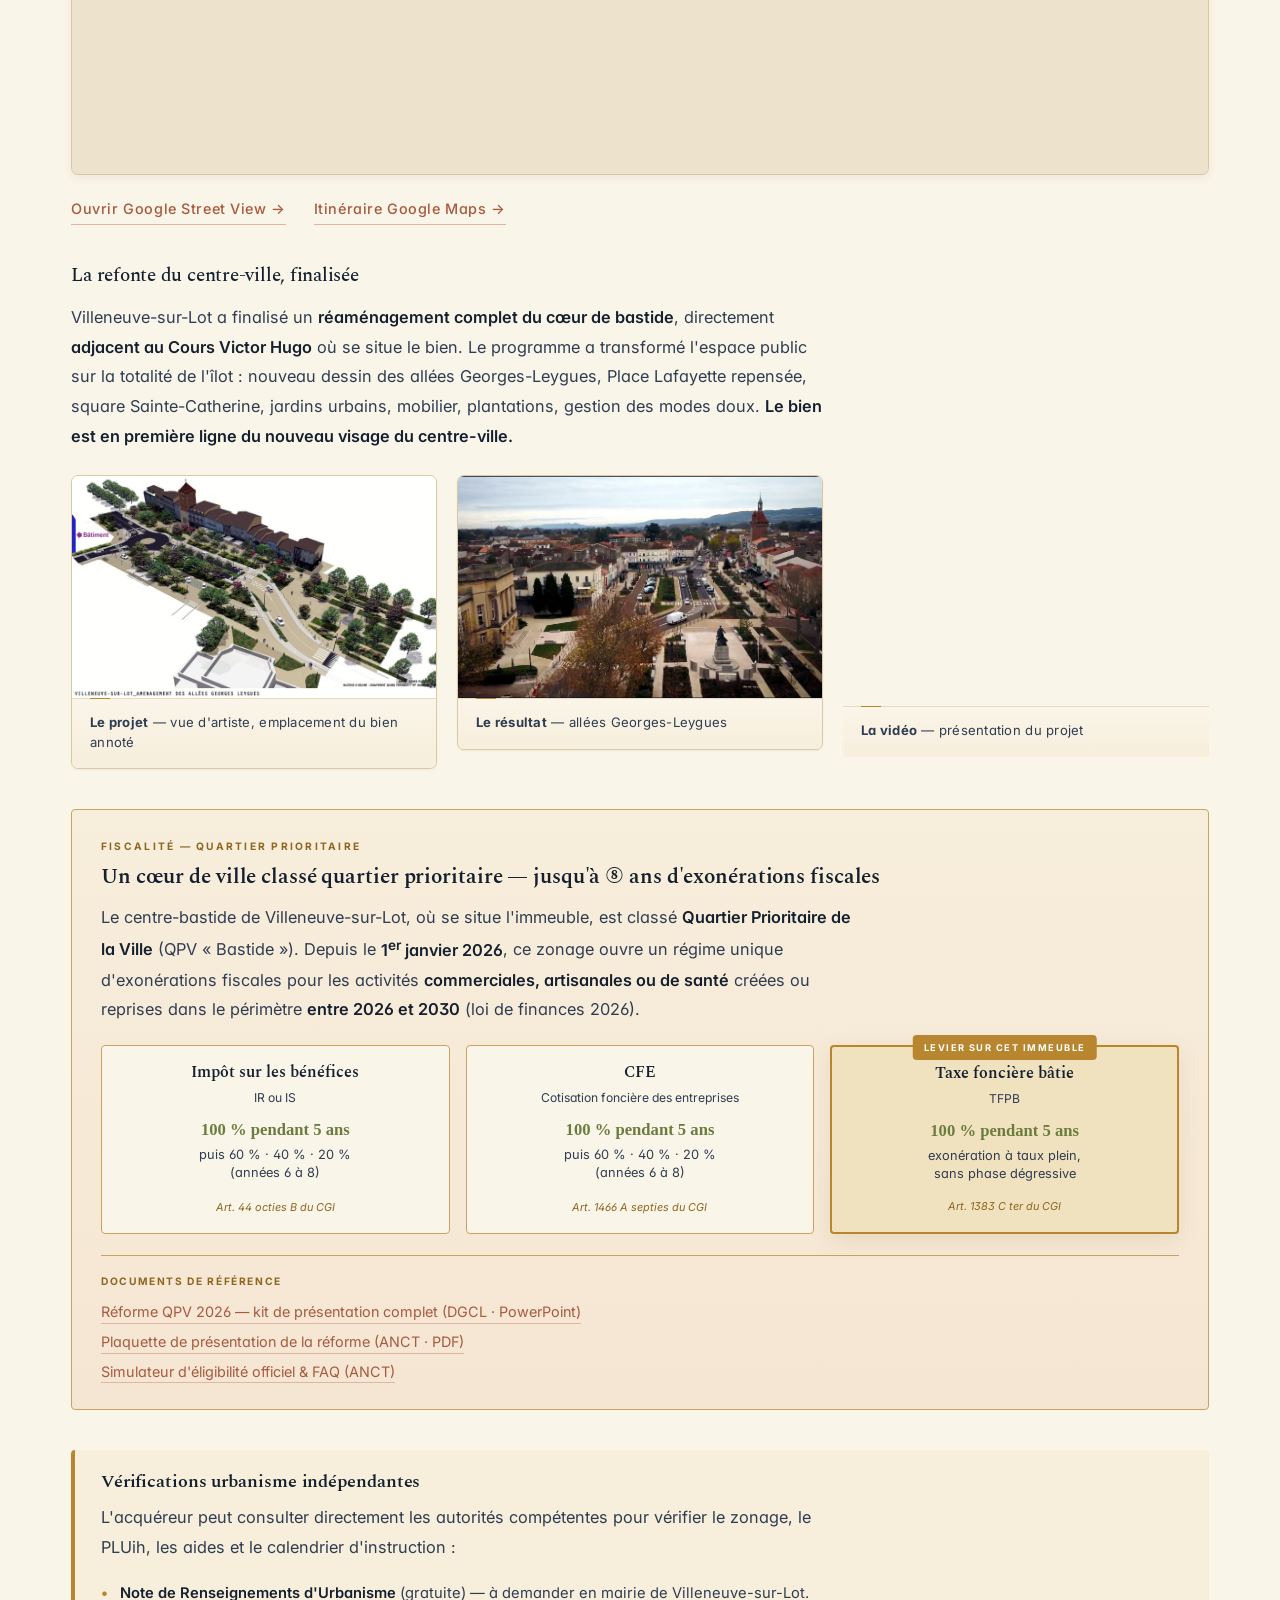
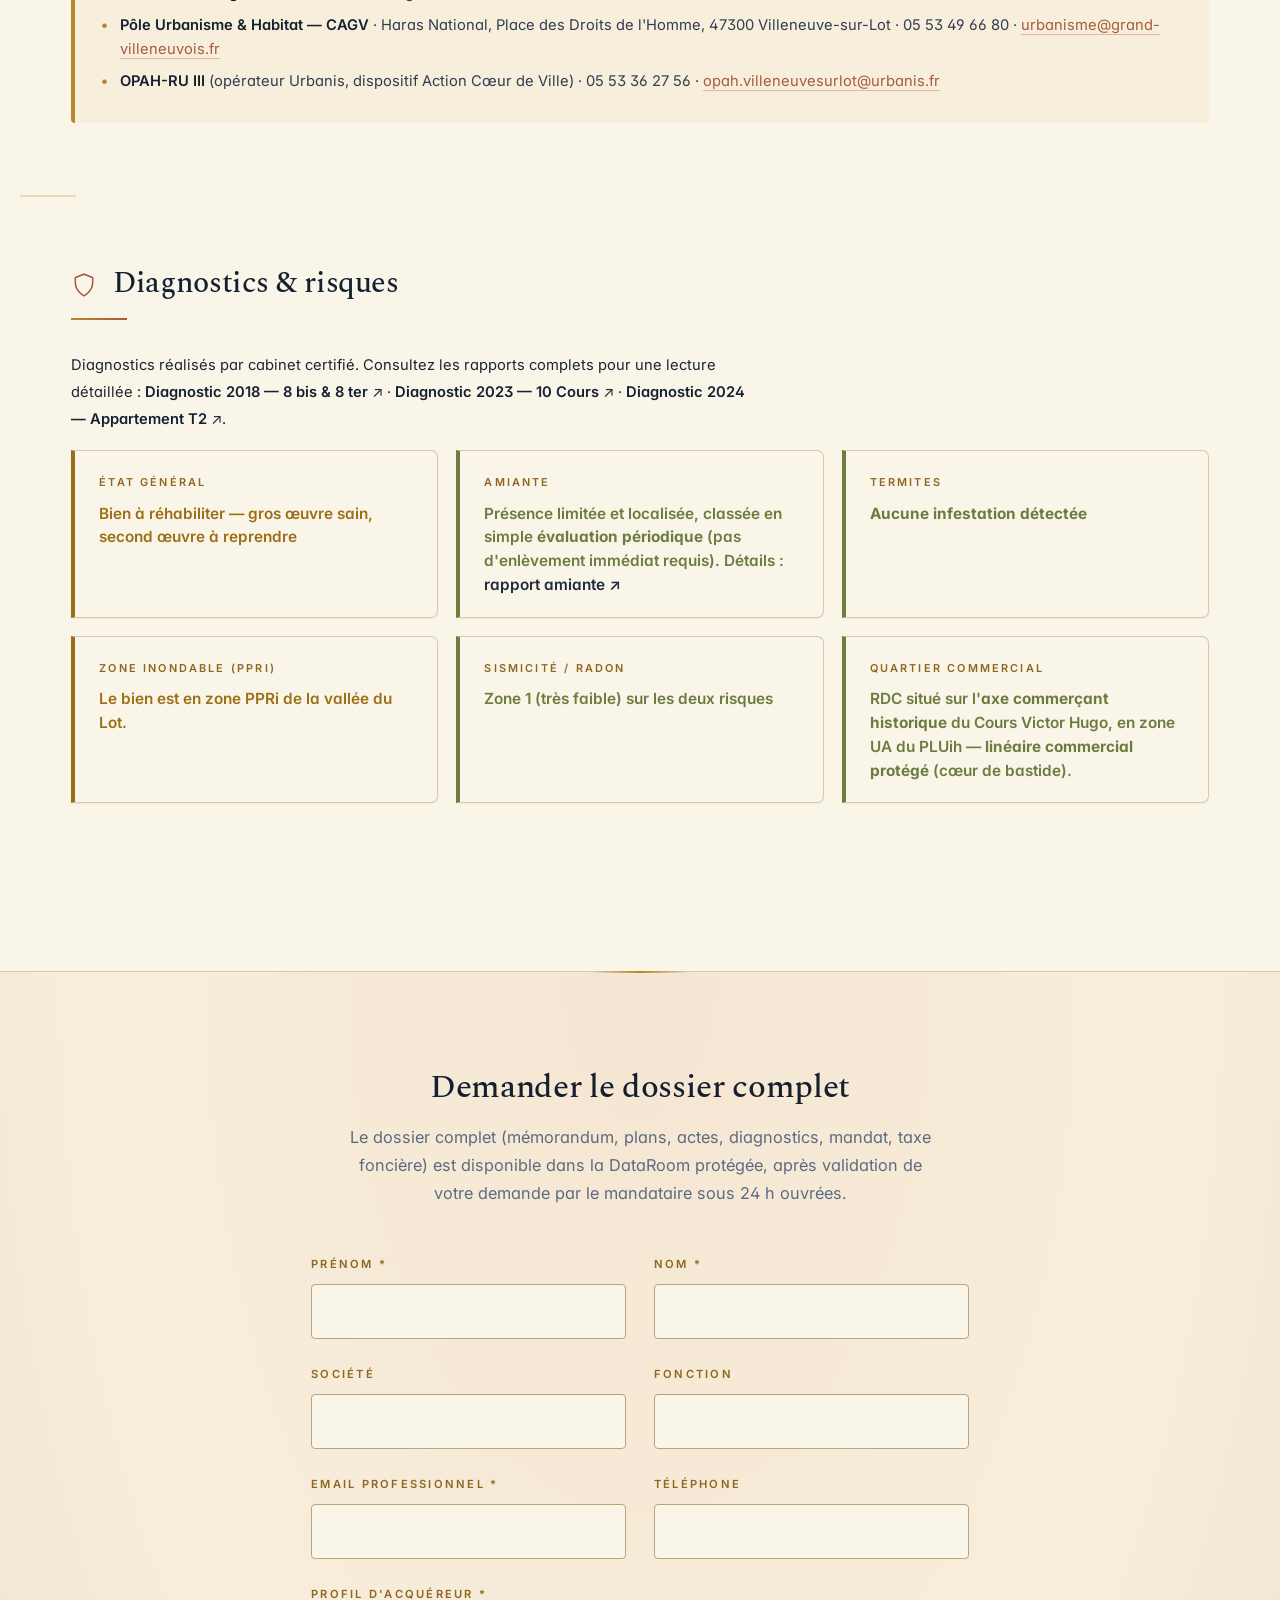
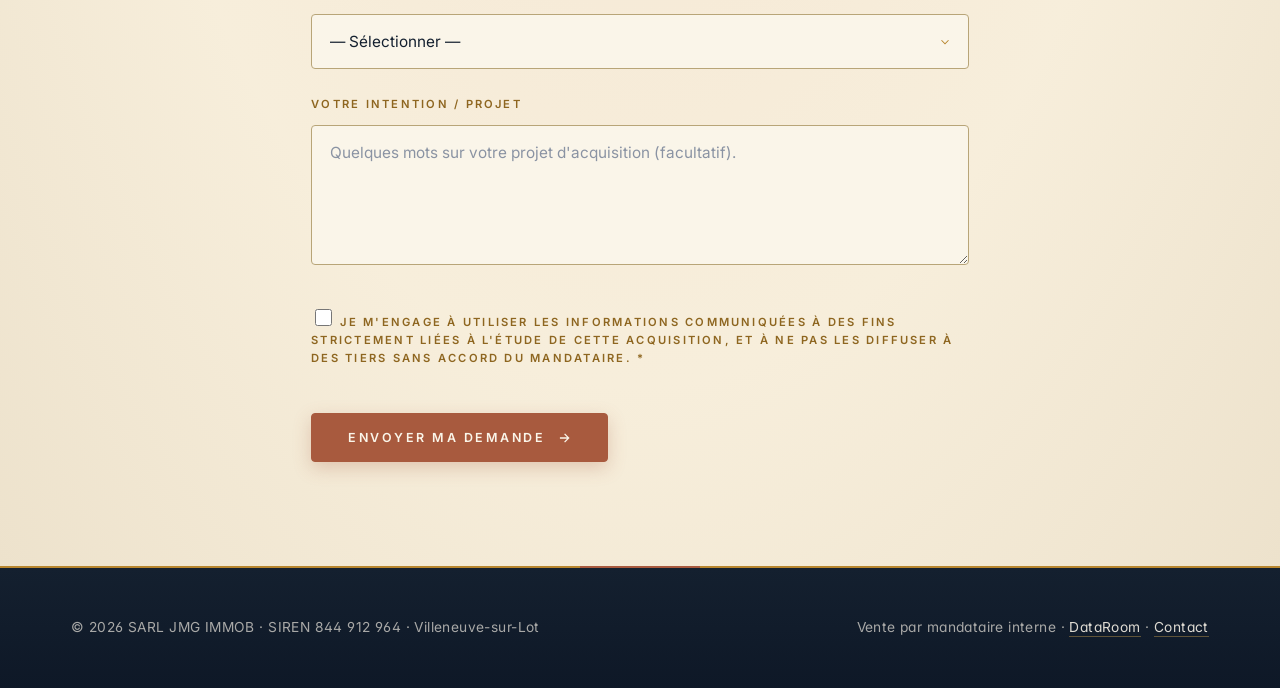
==== commit 28e48541: "Retire les 2 paragraphes 'levier taxe foncière' de la section QPV" ====
--- a/index.html
+++ b/index.html
@@ -554,13 +554,6 @@
         </div>
       </div>
 
-      <p class="aides-qpv__note">
-        <strong>Un levier direct sur la taxe foncière.</strong> La taxe foncière sur les propriétés bâties — aujourd'hui <strong>17&nbsp;000&nbsp;€/an</strong> sur l'ensemble — figure parmi les impôts locaux exonérables (100&nbsp;% pendant 5&nbsp;ans) pour les établissements éligibles implantés dans le QPV. L'application dépend de l'activité exploitée et de l'absence d'opposition de la collectivité — à confirmer auprès de la DDFiP.
-      </p>
-      <p class="aides-qpv__note">
-        Pour un projet de réhabilitation avec <strong>commerces ou services en rez-de-chaussée</strong>, c'est aussi un levier de commercialisation&nbsp;: les exploitants qui s'installent bénéficient de l'avantage, ce qui facilite la location des surfaces. Le dispositif se cumule avec l'<strong>OPAH-RU III</strong>, <strong>Action Cœur de Ville</strong> et les subventions aux façades.
-      </p>
-
       <div class="aides-qpv__docs">
         <span class="aides-qpv__docs-h">Documents de référence</span>
         <a class="aides-qpv__doc" href="assets/dataroom/aides/kit-reforme-qpv-2026-dgcl.pptx" target="_blank" rel="noopener">Réforme QPV 2026 — kit de présentation complet (DGCL · PowerPoint)</a>
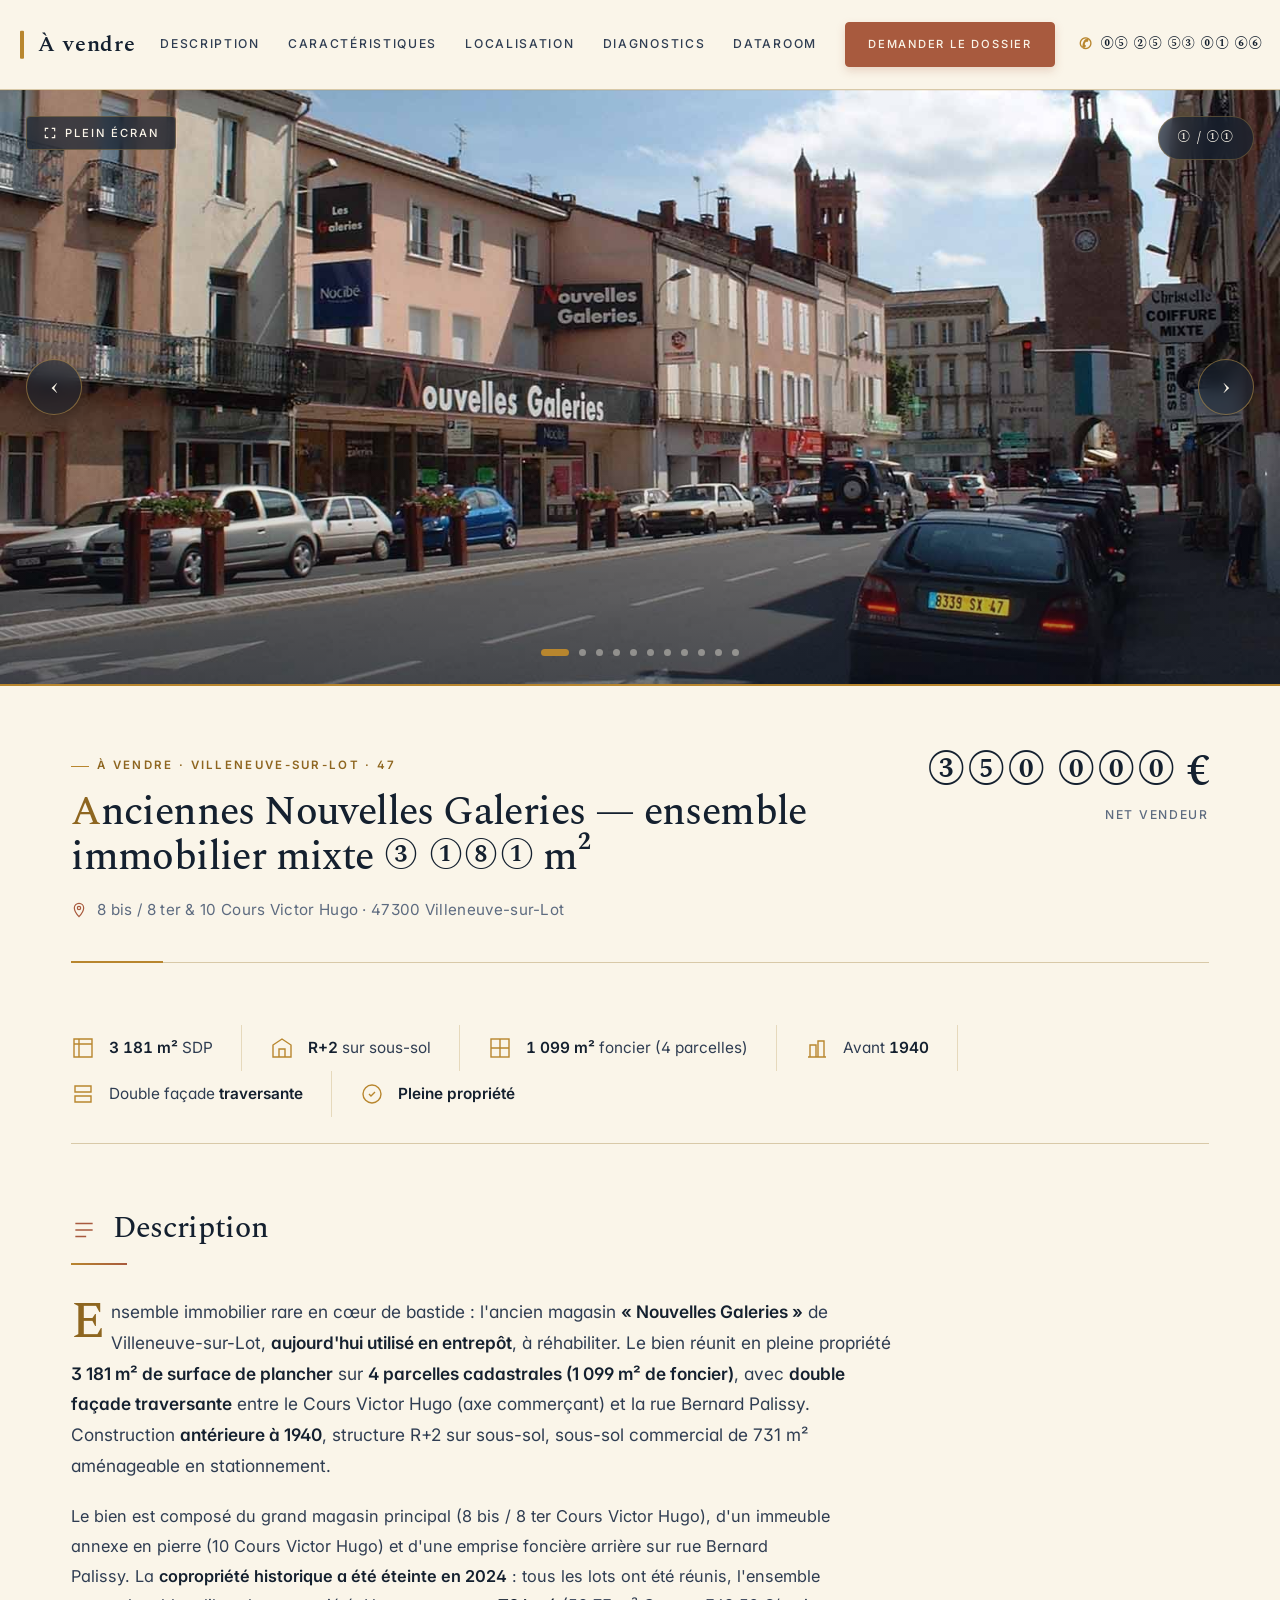
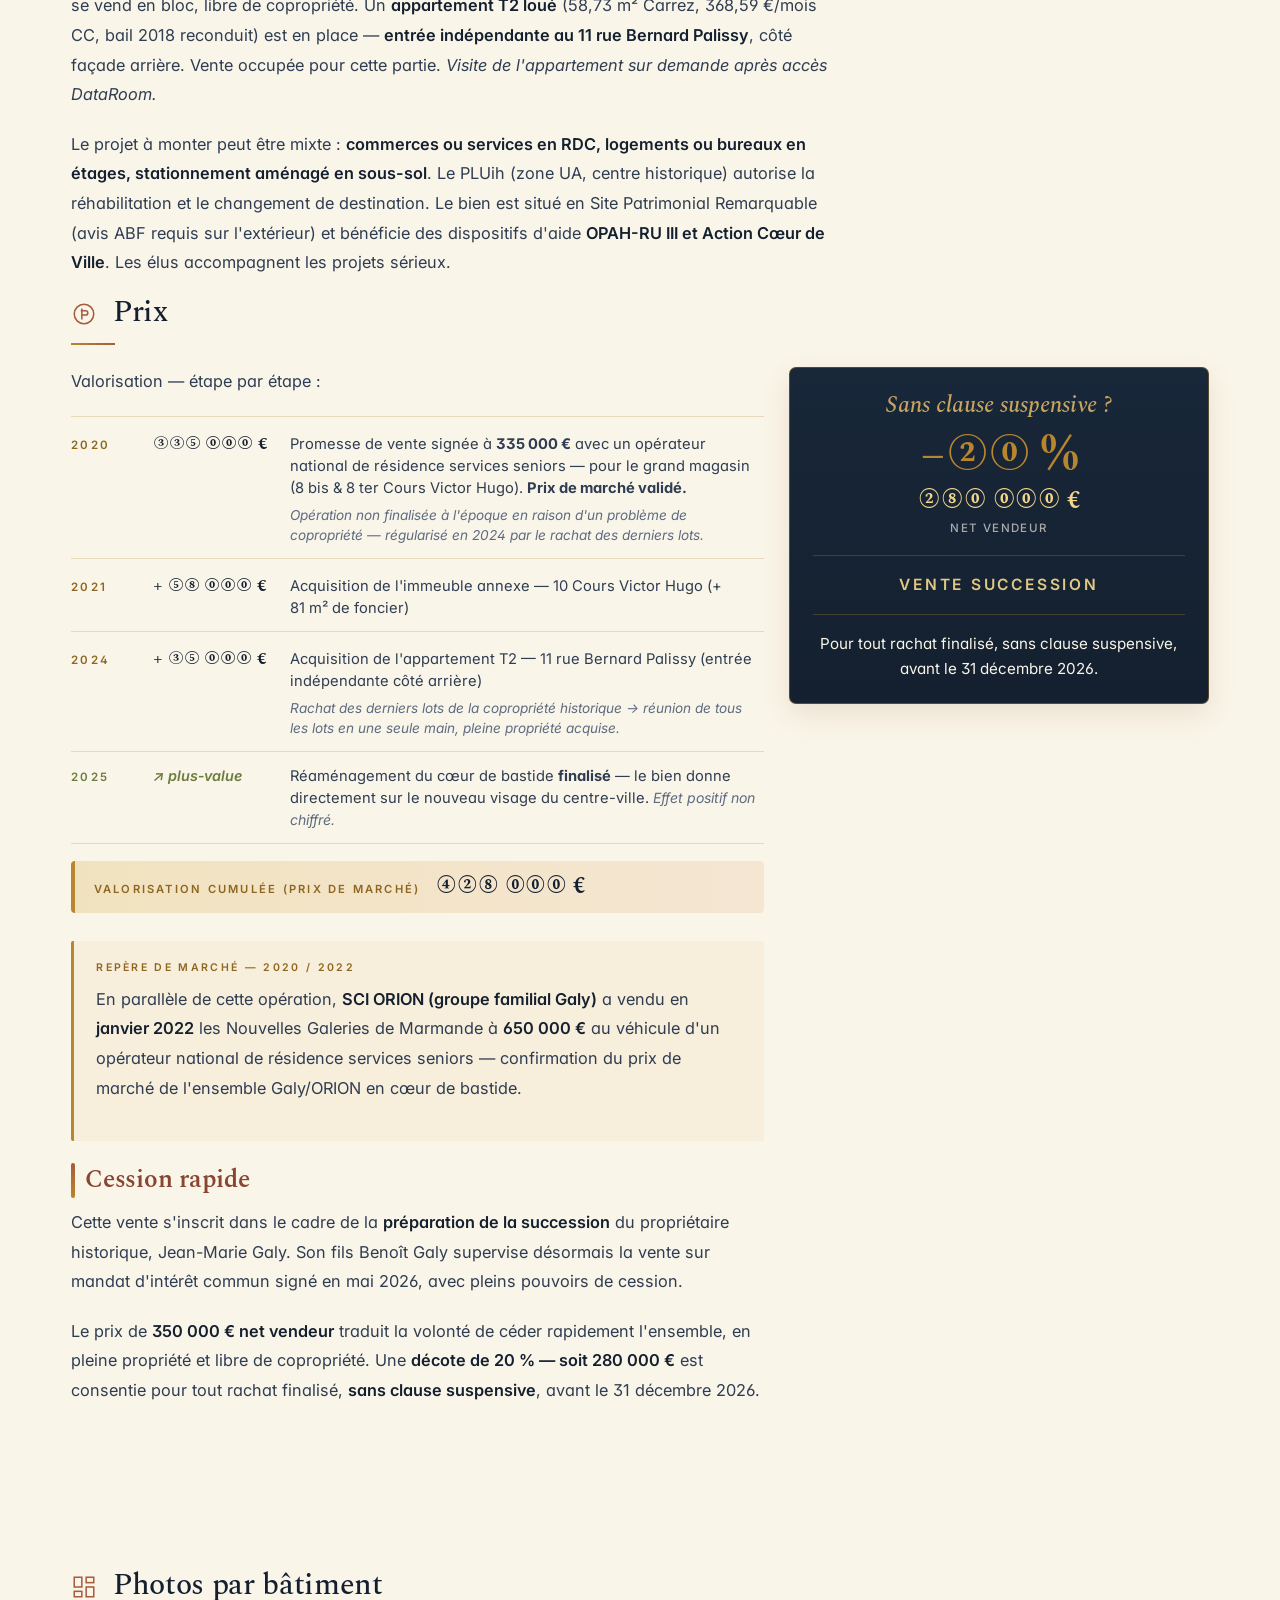
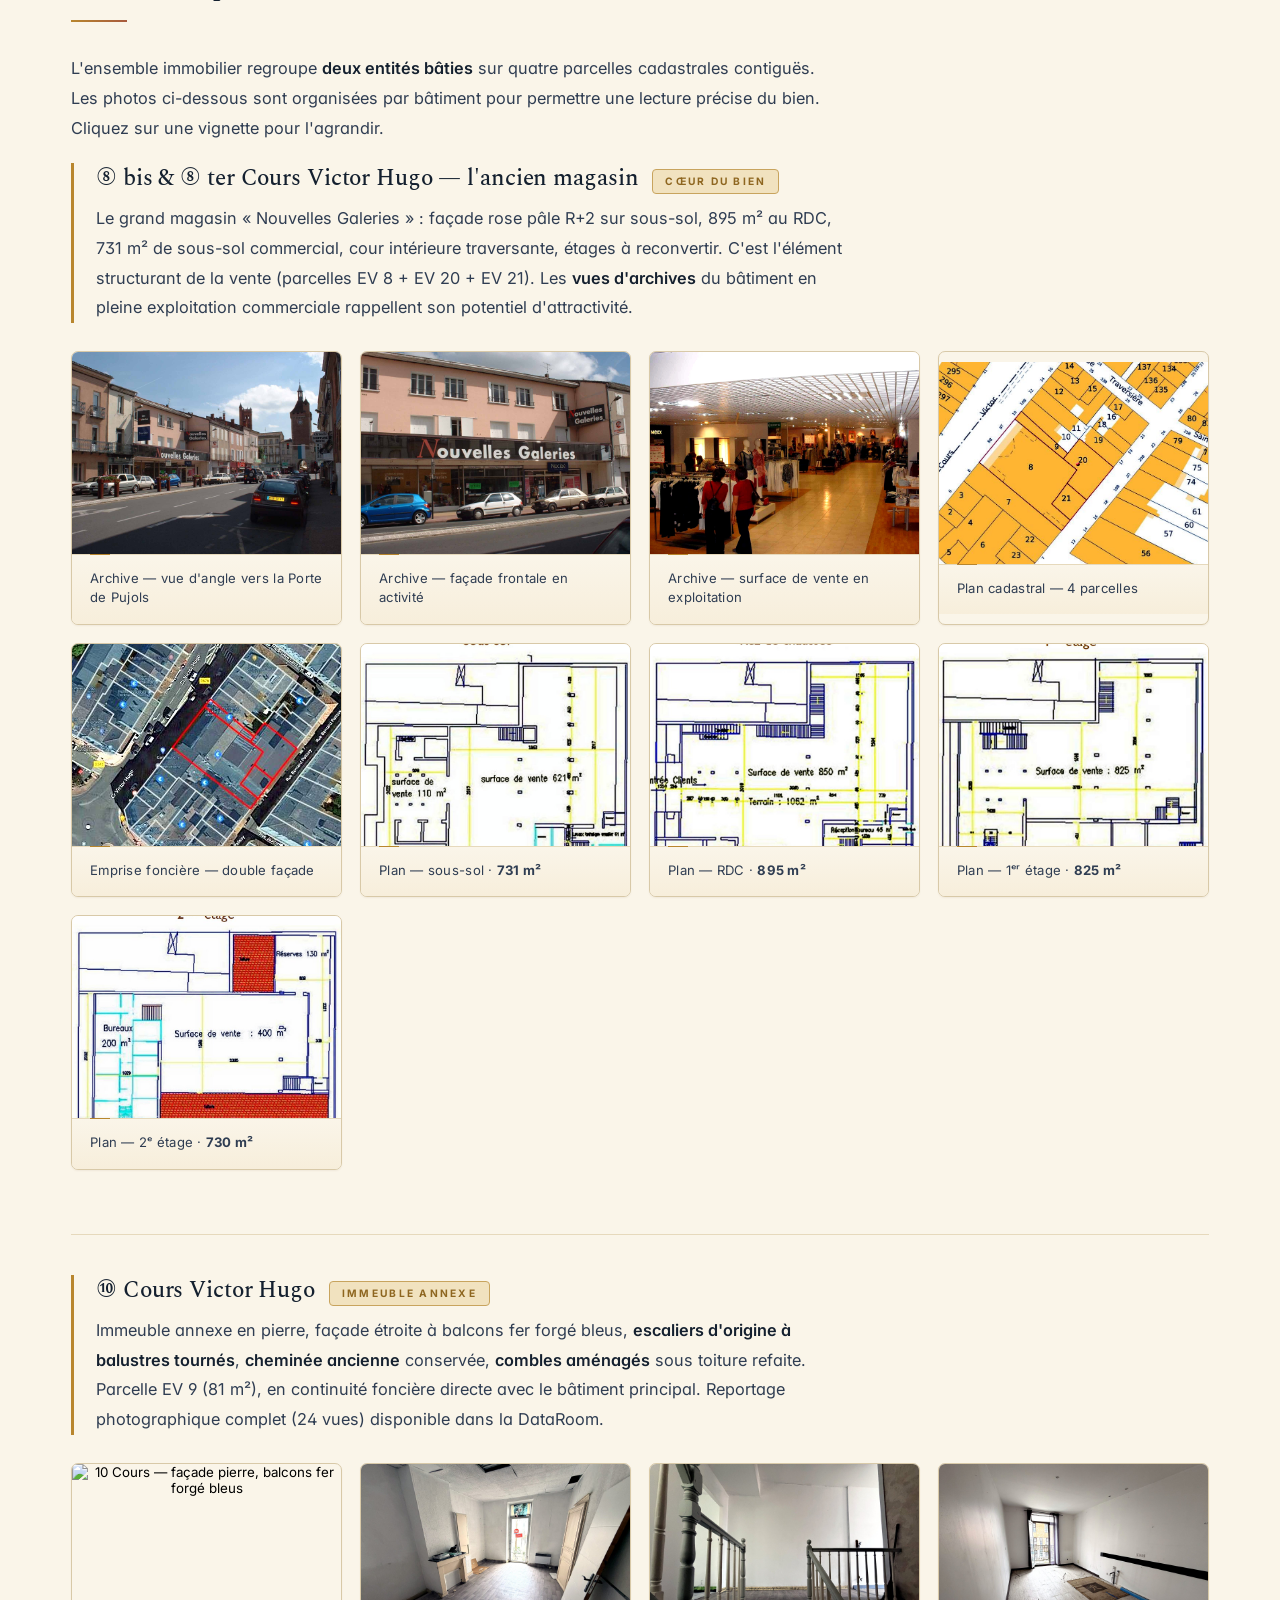
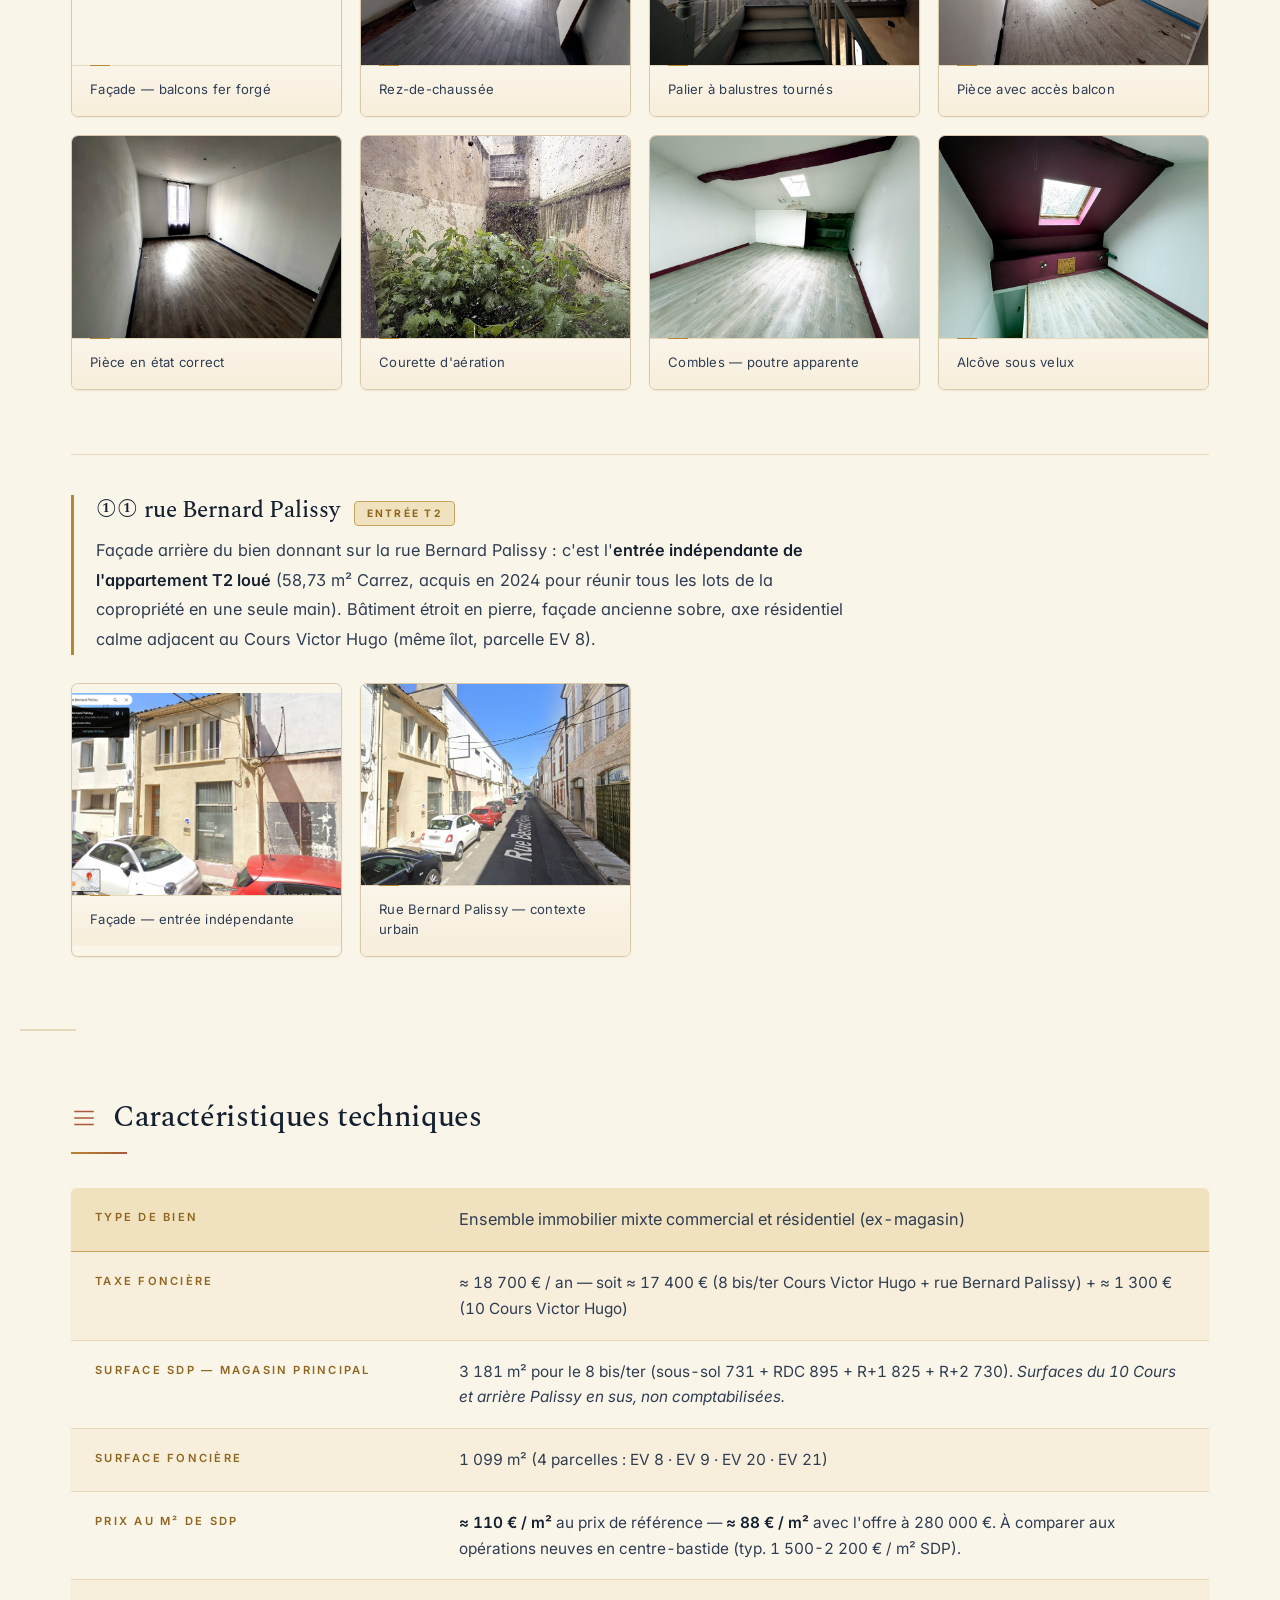
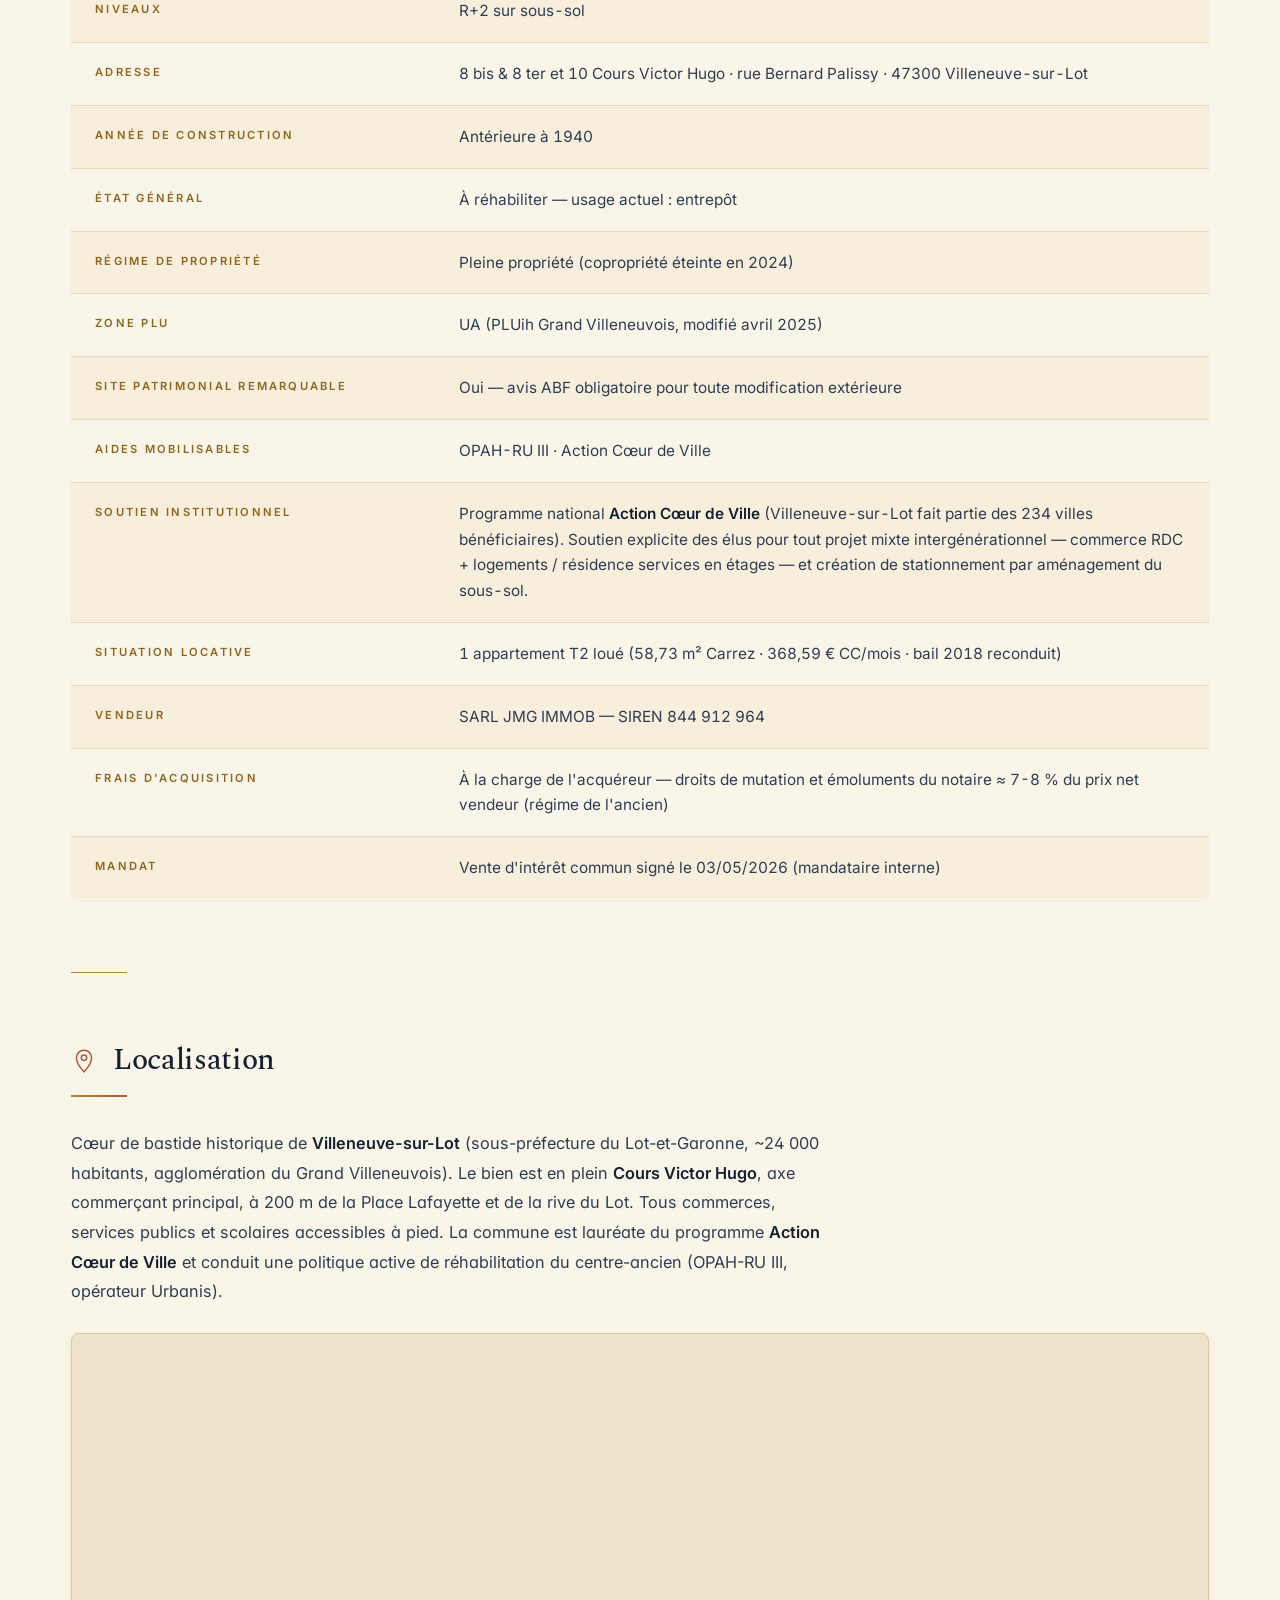
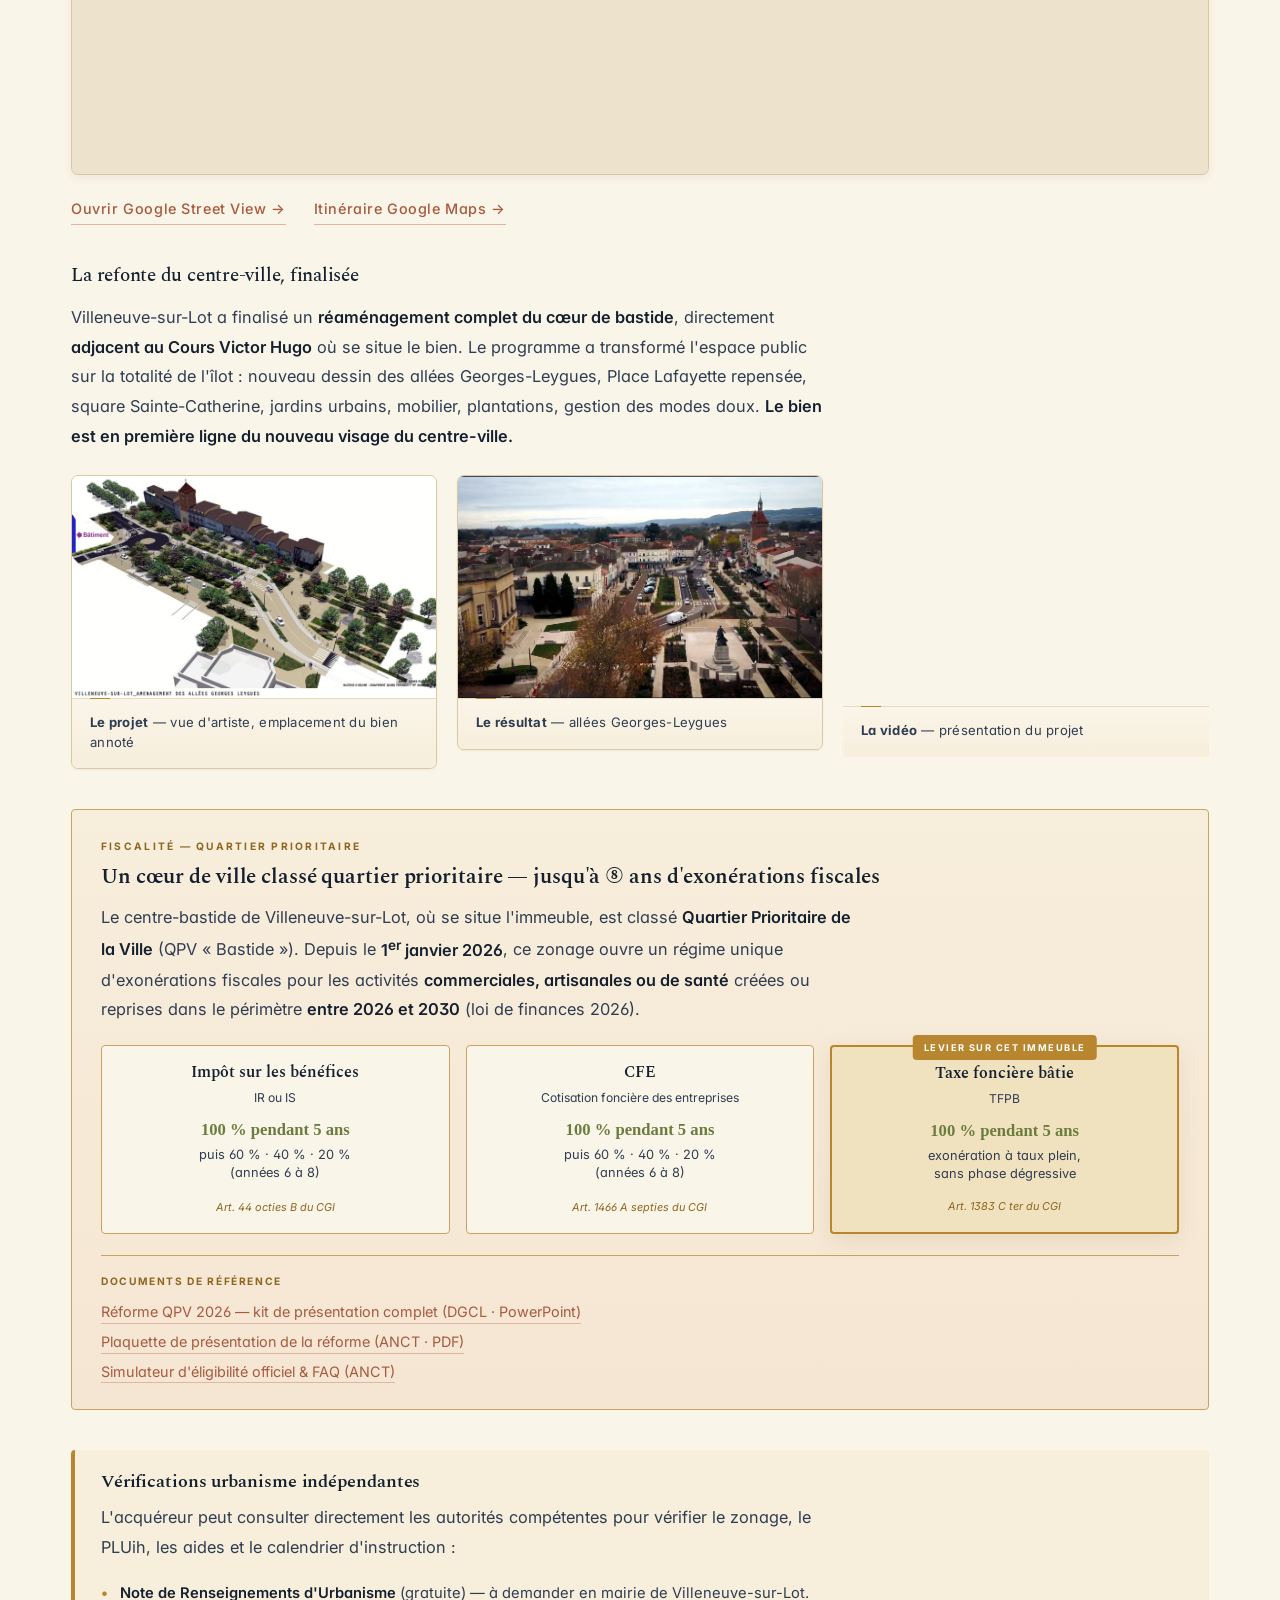
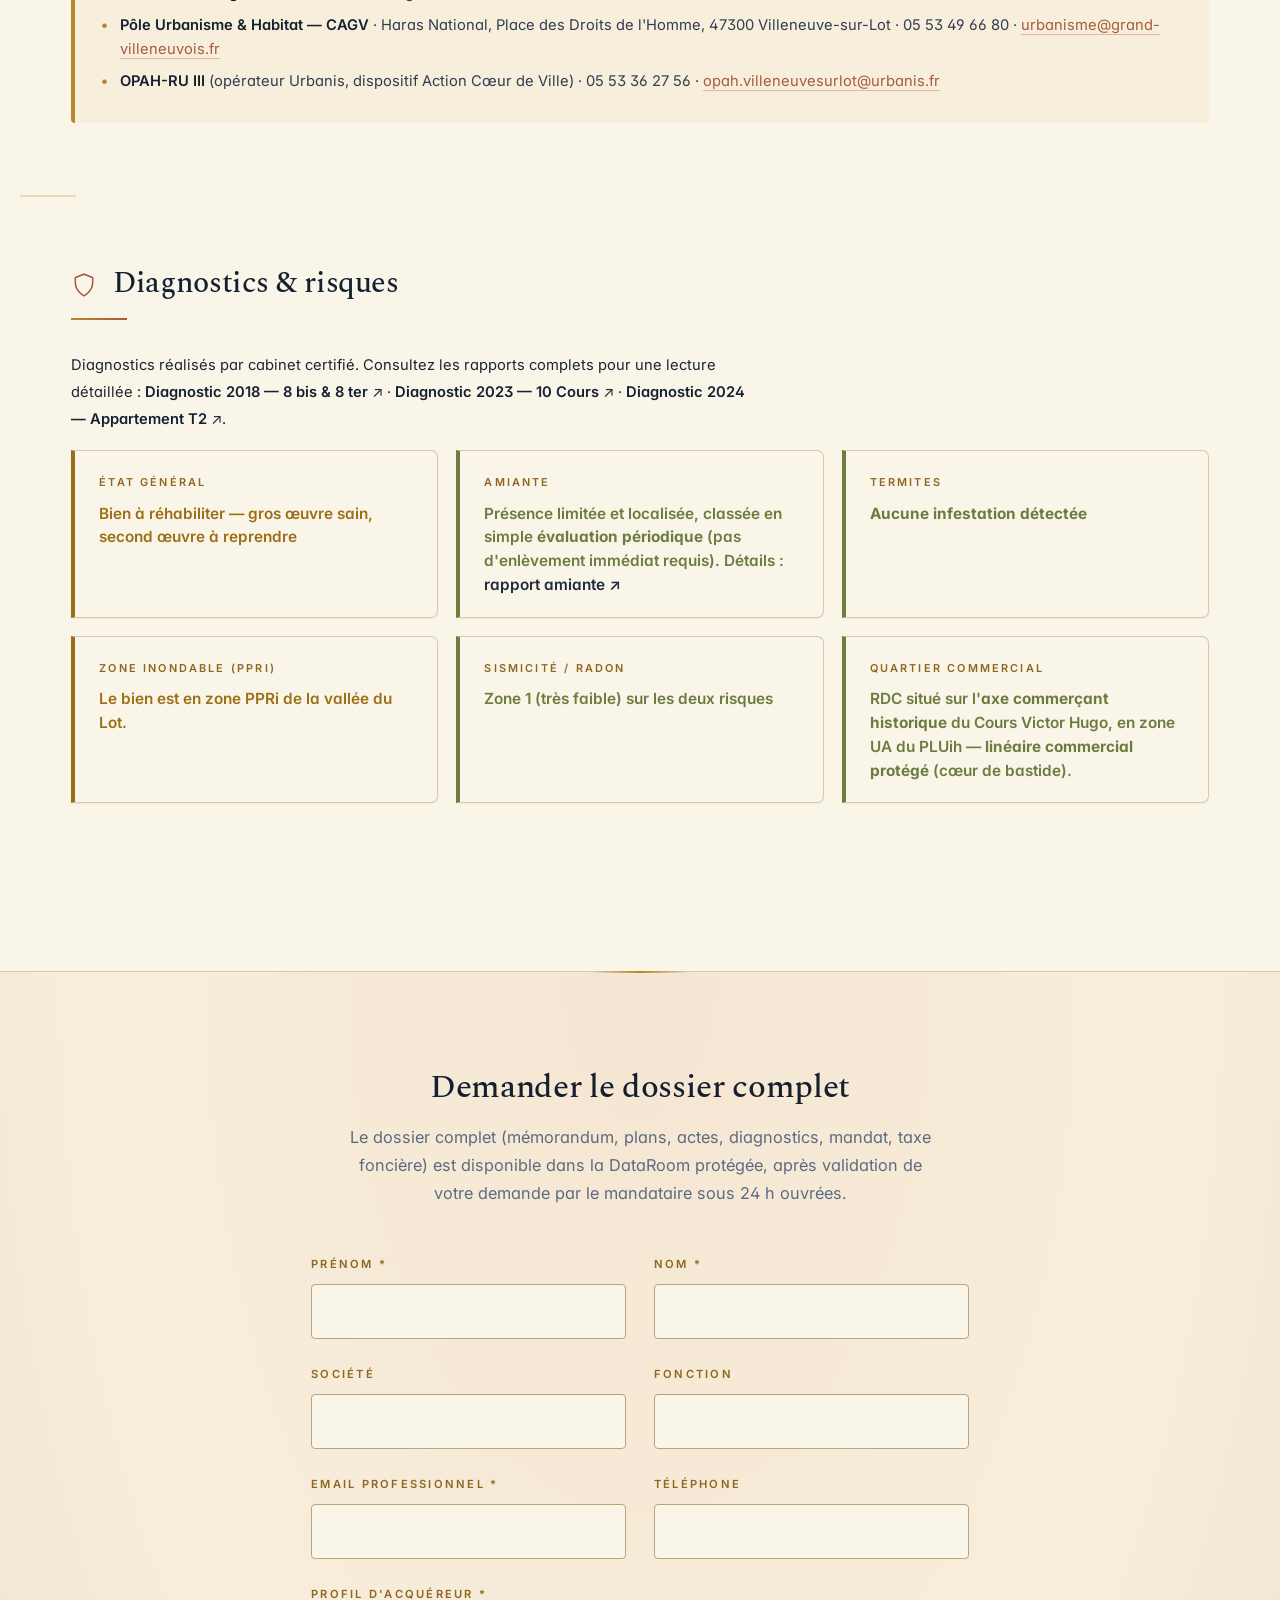
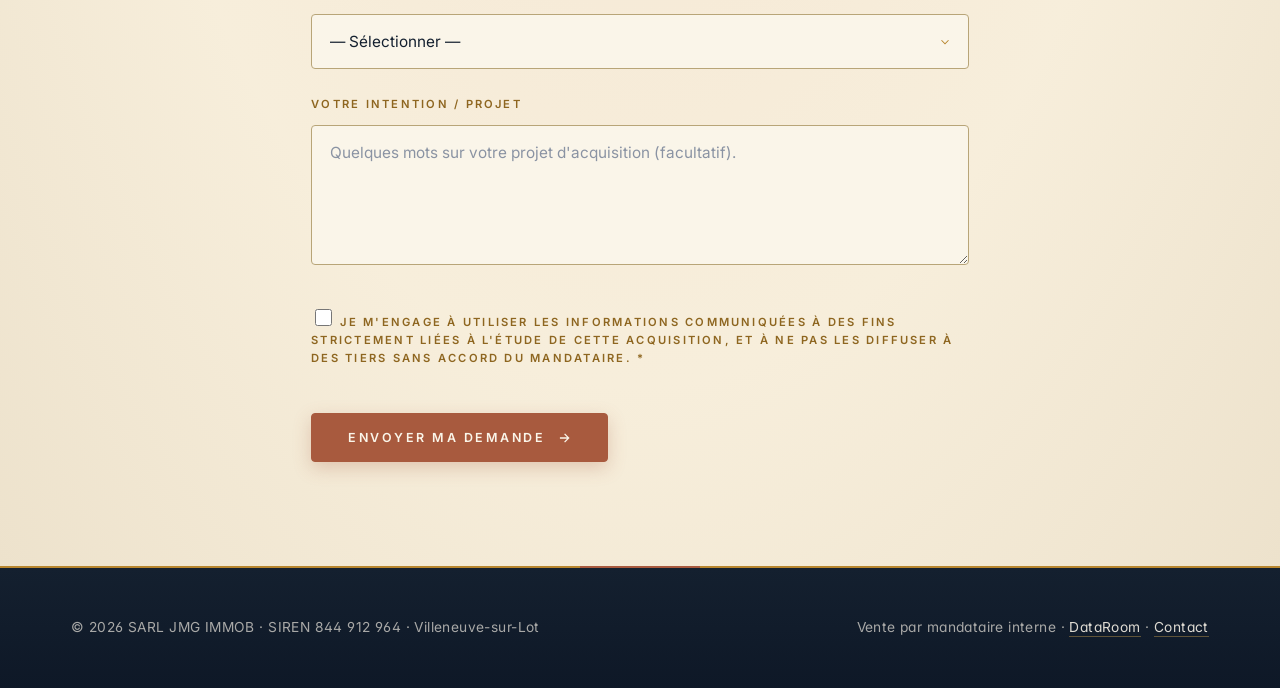
==== commit 4f002fe2: "Ajout d'un téléphone de contact (05 25 53 01 66) dans le header" ====
--- a/index.html
+++ b/index.html
@@ -19,7 +19,7 @@
 <meta name="twitter:description" content="Ensemble immobilier mixte en cœur de bastide. 350&nbsp;000&nbsp;€ net vendeur — décote 20&nbsp;% pour rachat finalisé avant 31/12/2026.">
 <meta name="twitter:image" content="https://benoitgaly.github.io/vente-nouvelles-galeries-vsl/assets/photos/8bis-8ter/03-vue-aerienne-emprise.jpg">
 <link rel="icon" href="data:image/svg+xml,%3Csvg xmlns='http://www.w3.org/2000/svg' viewBox='0 0 100 100'%3E%3Ctext y='.9em' font-size='90'%3E%F0%9F%8F%9B%EF%B8%8F%3C/text%3E%3C/svg%3E">
-<link rel="stylesheet" href="assets/style.css?v=16">
+<link rel="stylesheet" href="assets/style.css?v=17">
 <script type="application/ld+json">
 {
   "@context": "https://schema.org",
@@ -110,6 +110,9 @@
       <a href="dataroom.html">DataRoom</a>
       <a href="#contact" class="nav__cta">Demander le dossier</a>
     </nav>
+    <a href="tel:+33525530166" class="nav__tel" aria-label="Téléphone de contact">
+      <span class="nav__tel-ico" aria-hidden="true">✆</span>05&nbsp;25&nbsp;53&nbsp;01&nbsp;66
+    </a>
     <button class="nav__burger" aria-label="Ouvrir le menu" aria-expanded="false">
       <span></span><span></span><span></span>
     </button>
--- a/assets/style.css
+++ b/assets/style.css
@@ -210,7 +210,23 @@
   background: var(--gold);
   border-radius: 1px;
 }
+.nav__brand { margin-right: auto; }
 .nav__brand:hover { color: var(--ink); text-decoration: none; }
+
+.nav__tel {
+  display: inline-flex;
+  align-items: center;
+  gap: .45em;
+  color: var(--ink);
+  font-family: 'Spectral', Georgia, serif;
+  font-size: 1.02rem;
+  font-weight: 600;
+  letter-spacing: .03em;
+  white-space: nowrap;
+  text-decoration: none;
+}
+.nav__tel:hover { color: var(--gold-deep); }
+.nav__tel-ico { color: var(--gold); font-size: .92em; line-height: 1; }
 .nav__brand small {
   font-family: 'Inter', sans-serif;
   font-weight: 500;
@@ -322,6 +338,7 @@
   .nav__menu a:last-child { border-bottom: 0; }
   .nav__menu a::after { display: none; }
   .nav__cta { margin: 16px var(--pad) 0; text-align: center; }
+  .nav__tel { font-size: .92rem; margin-right: 4px; }
   .nav__burger { display: inline-flex; align-items: center; justify-content: center; }
 }
 
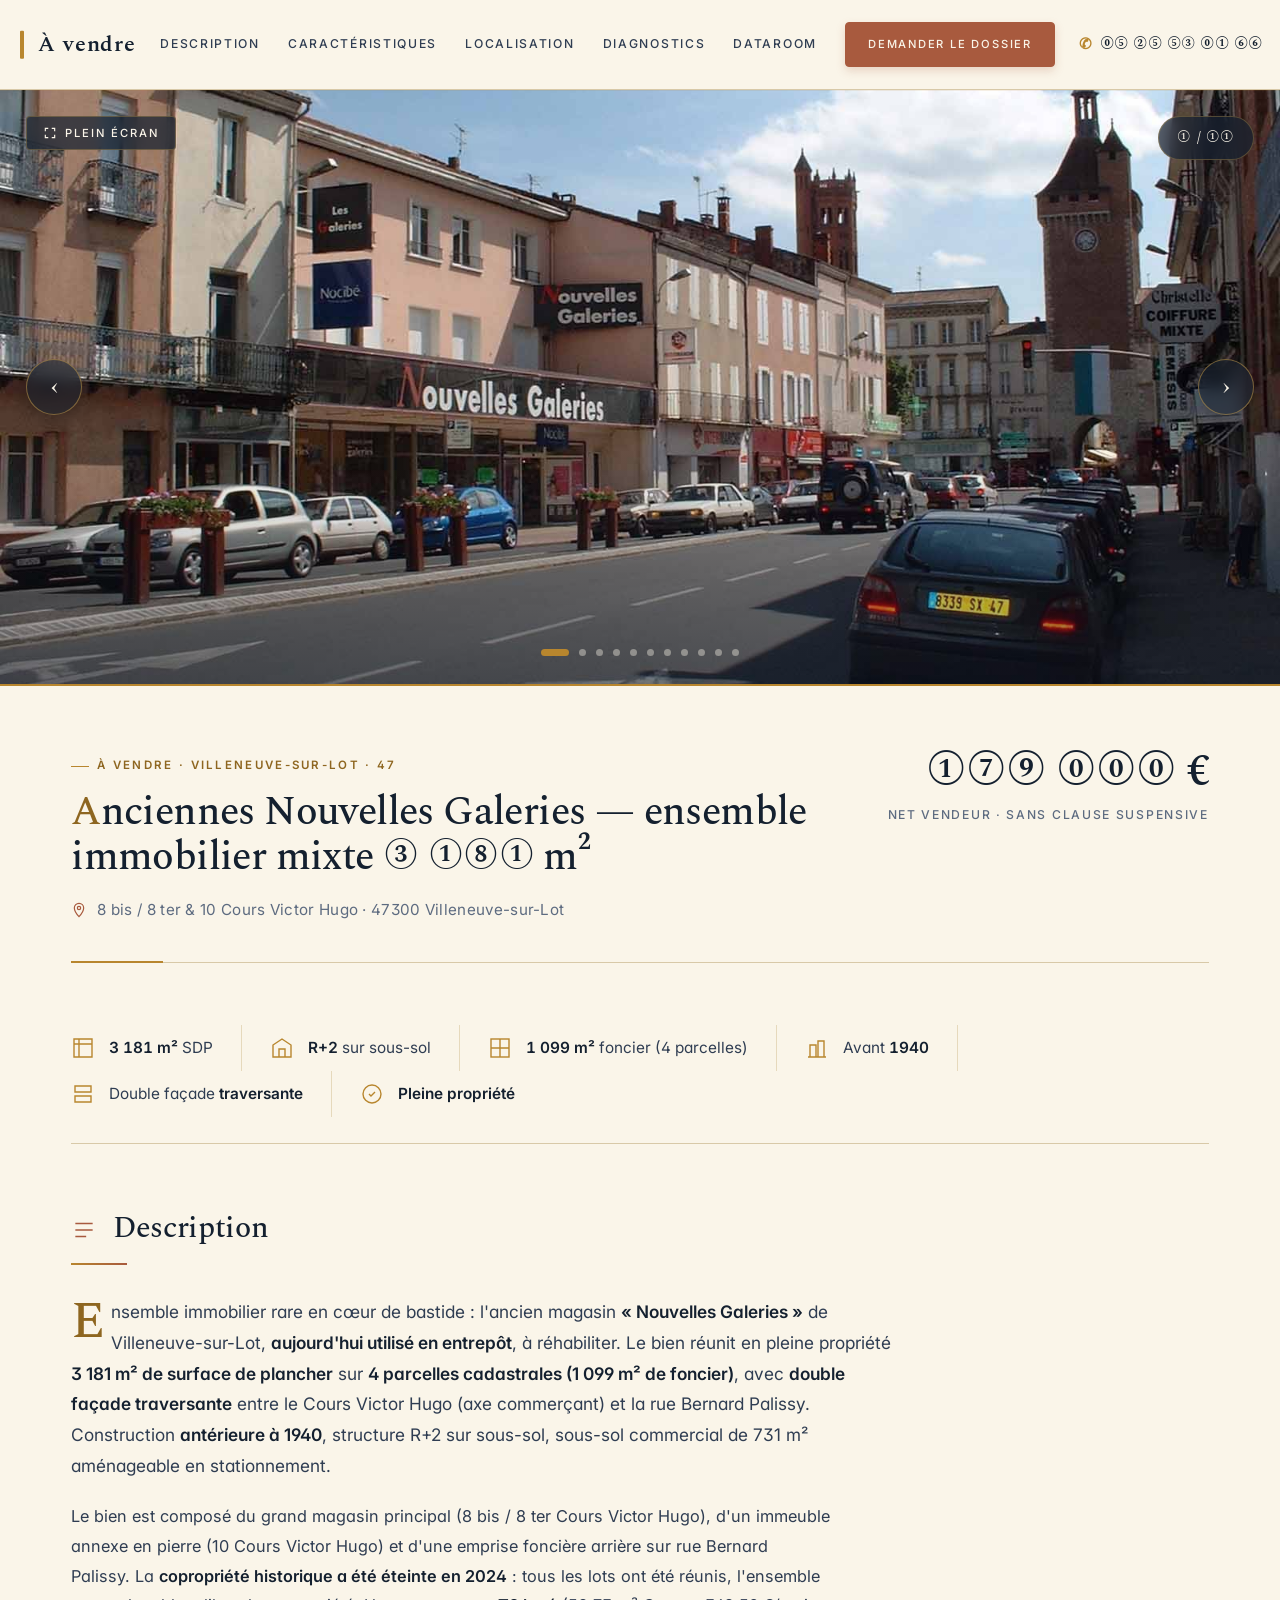
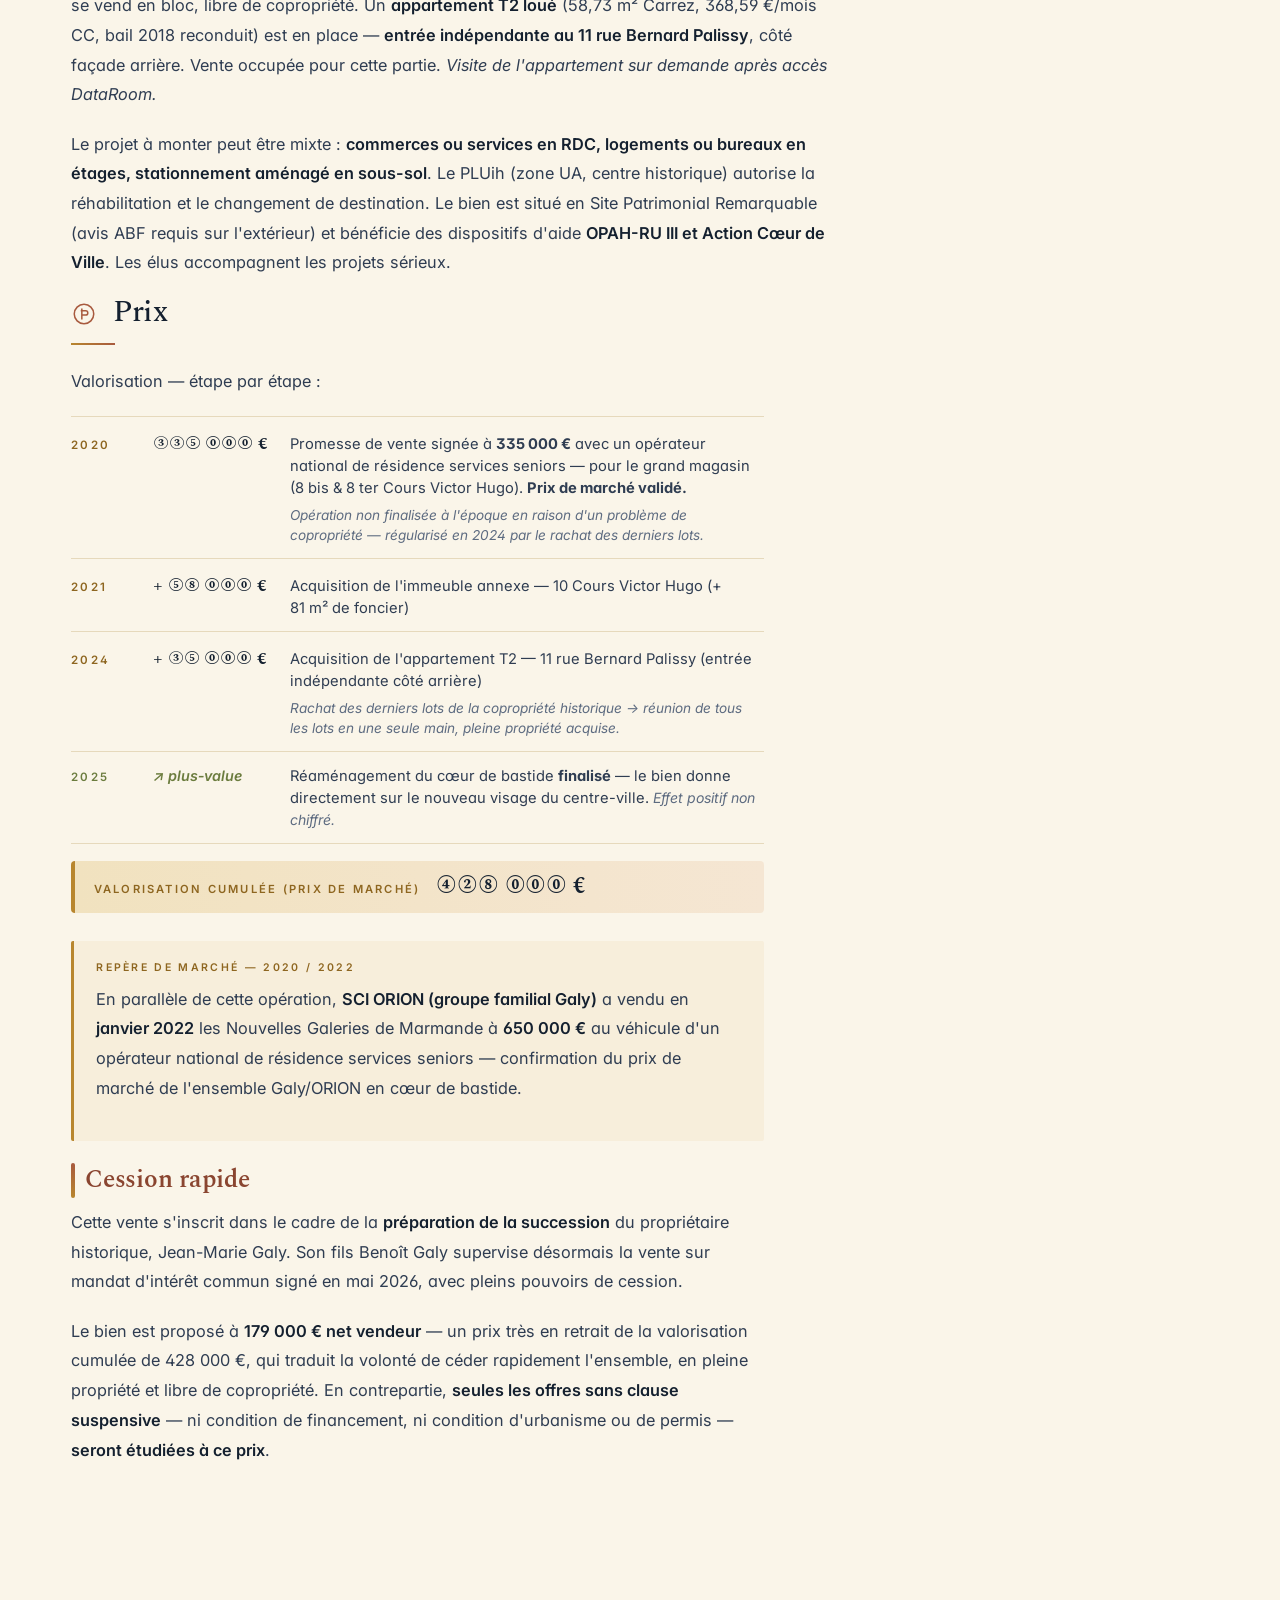
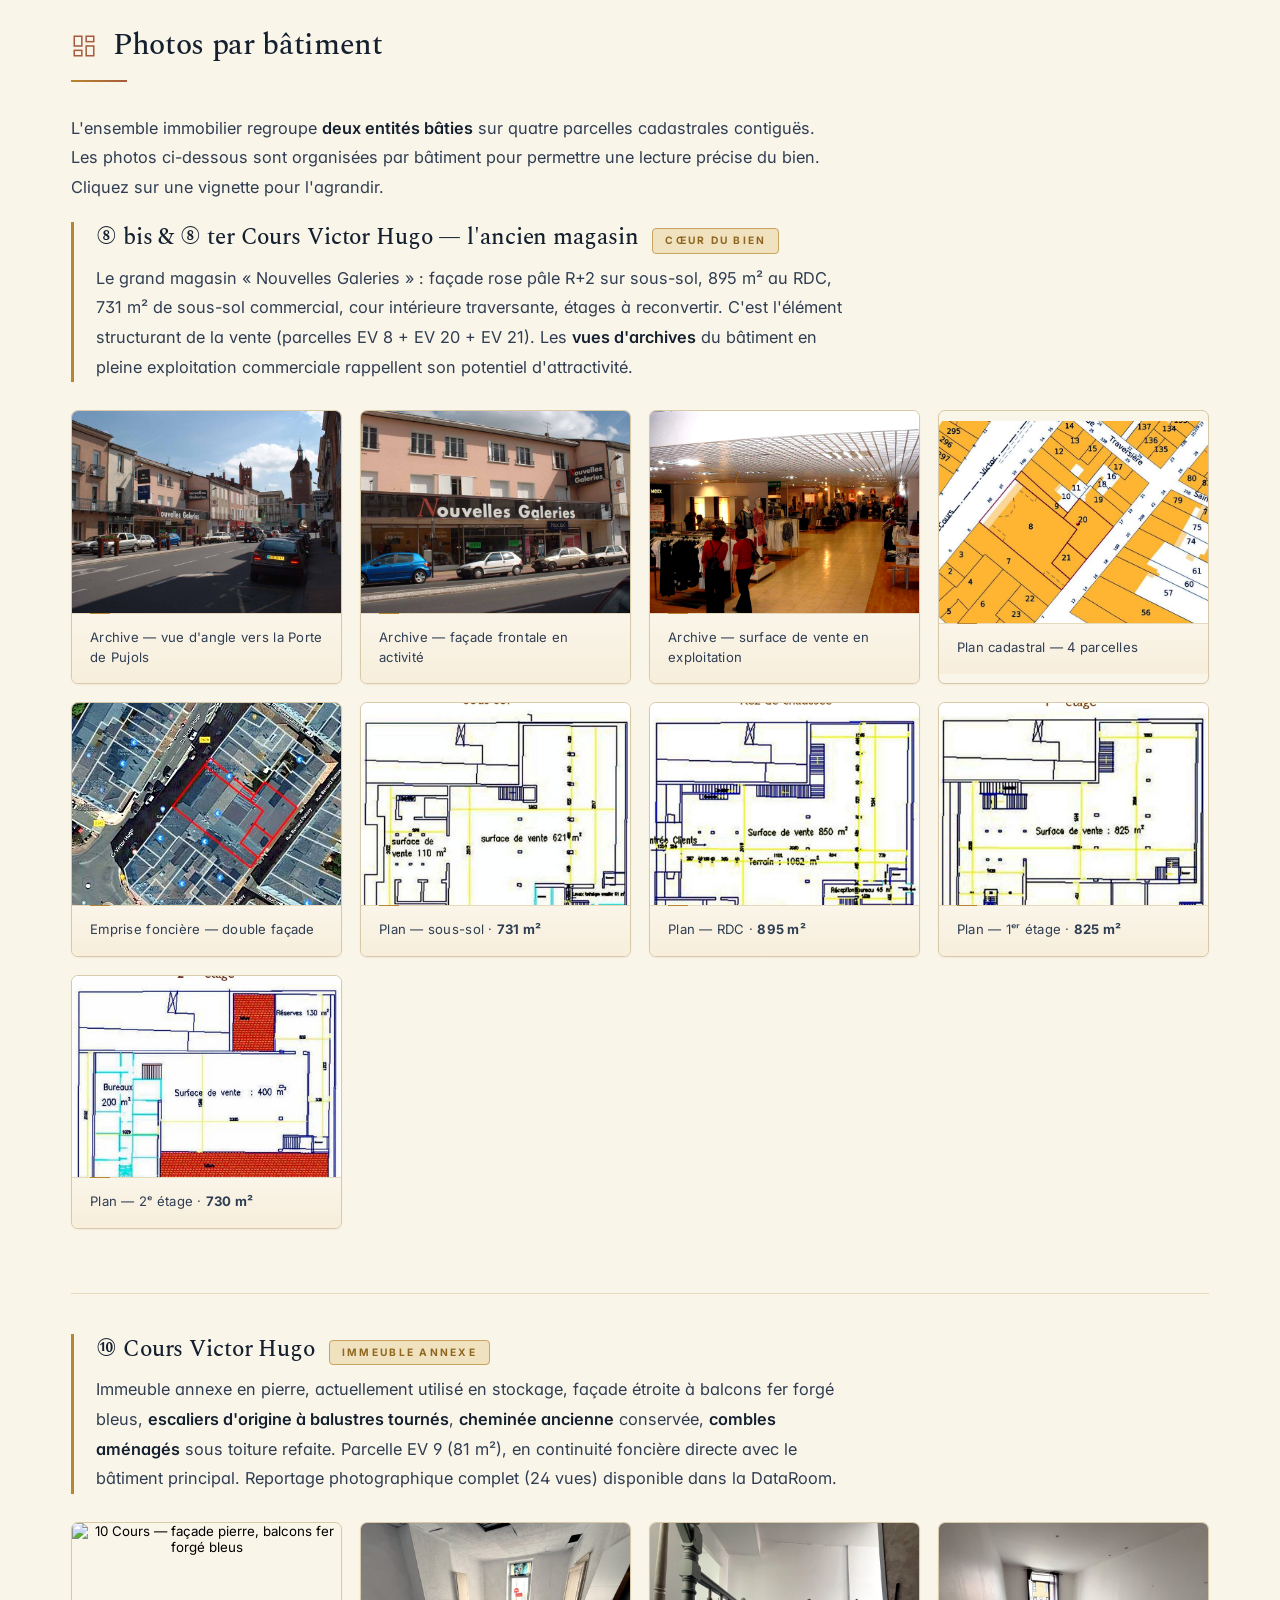
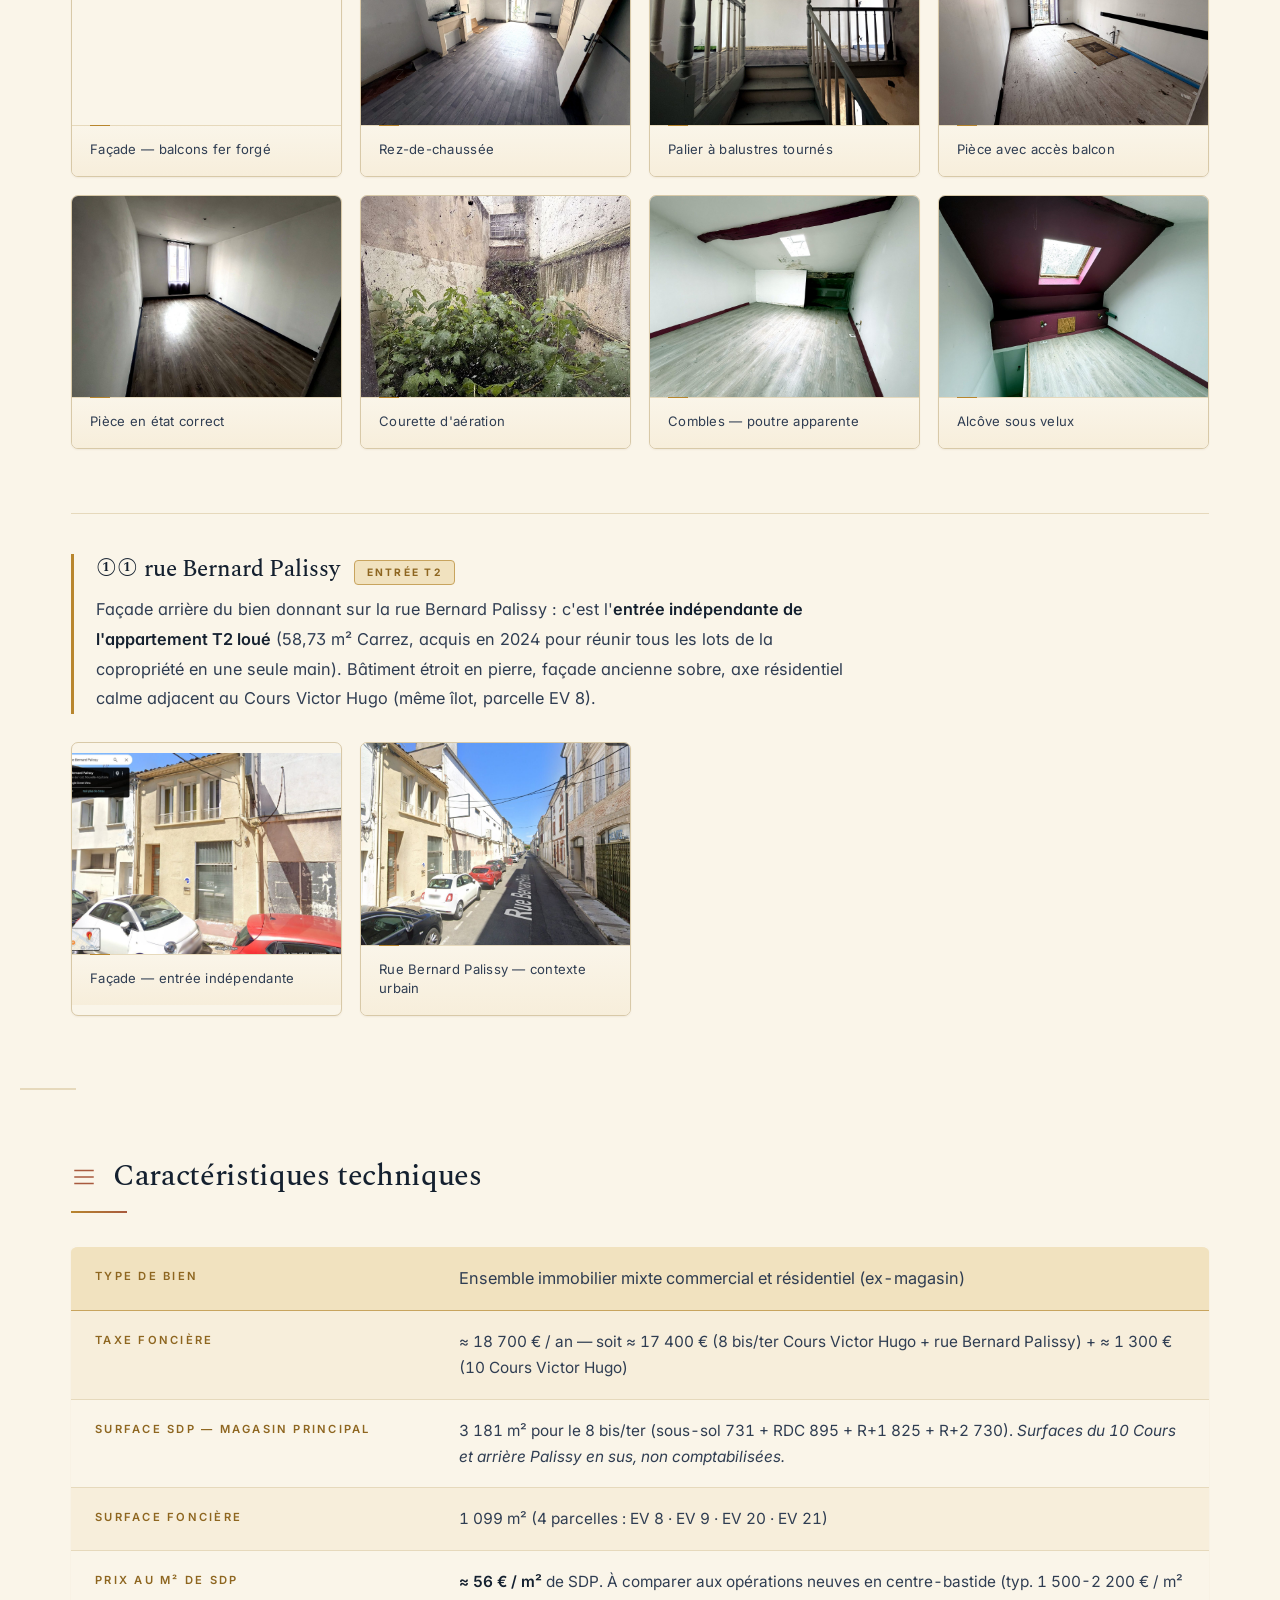
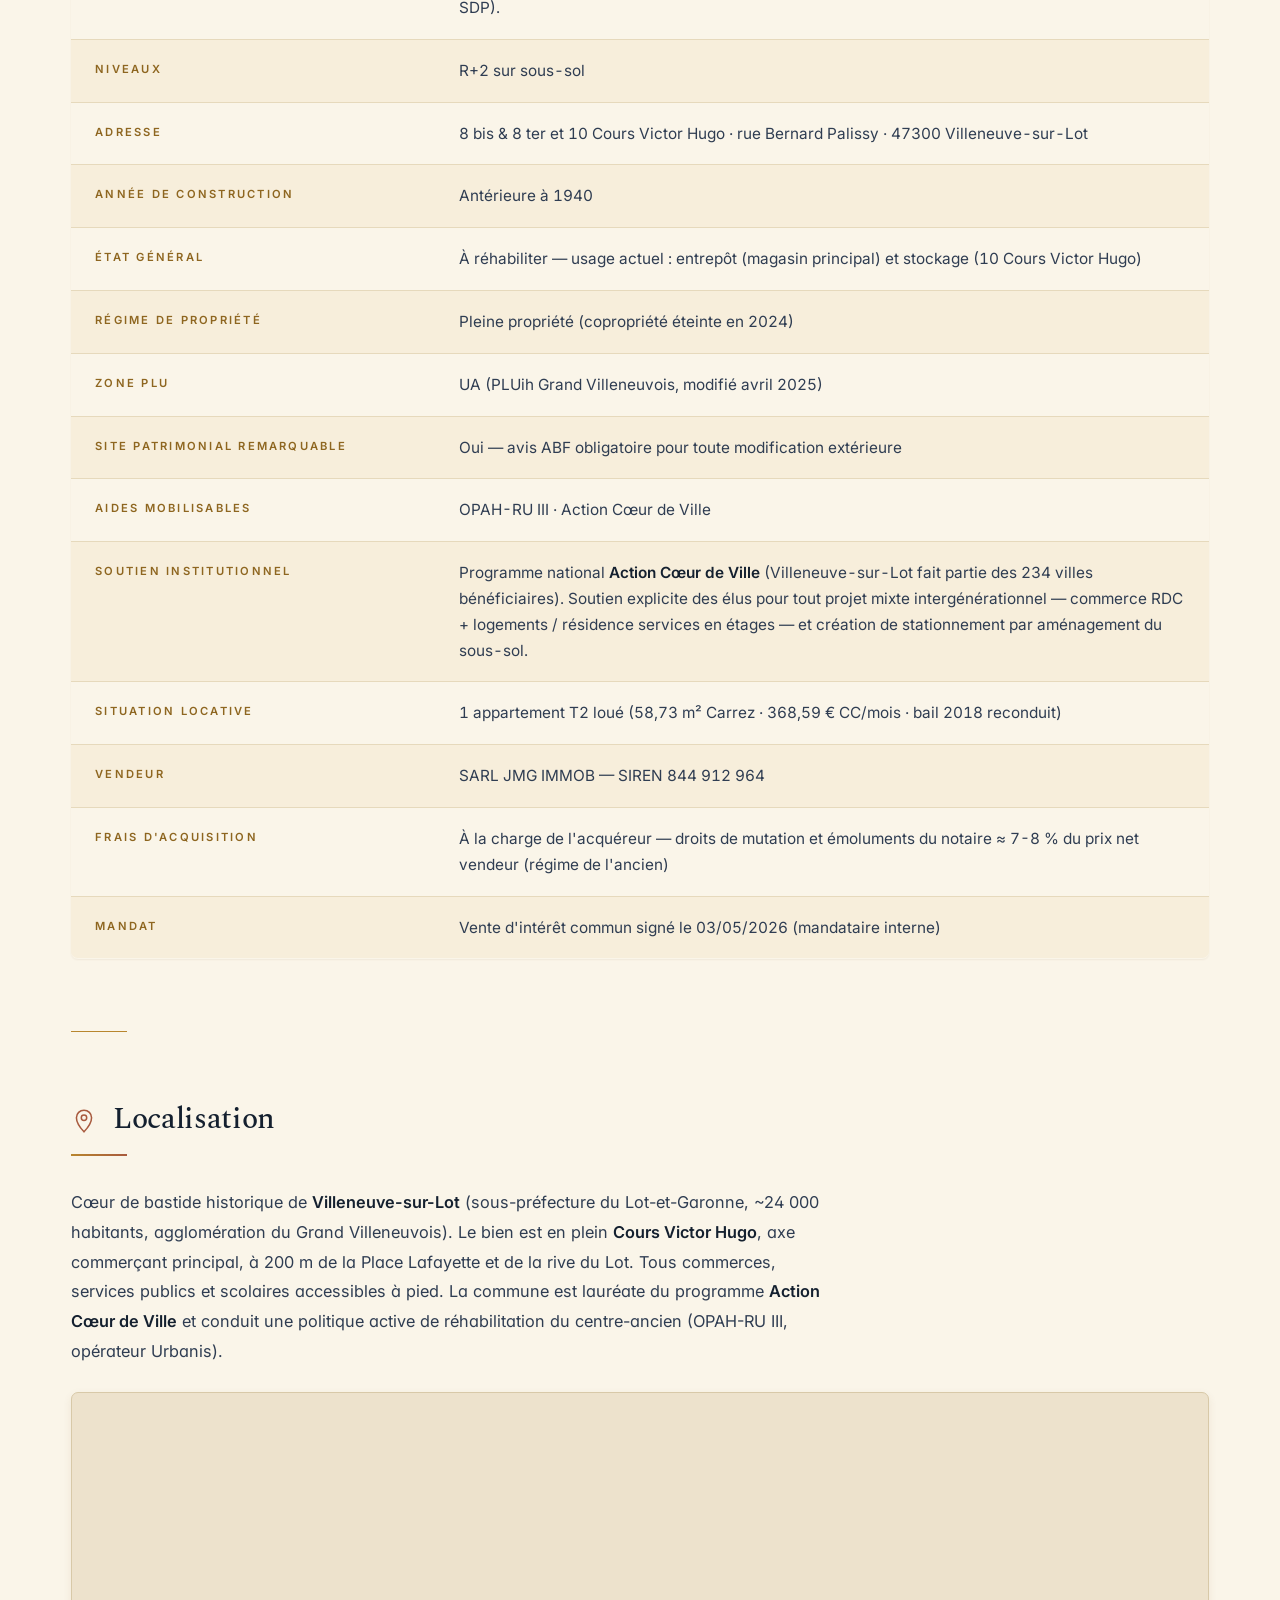
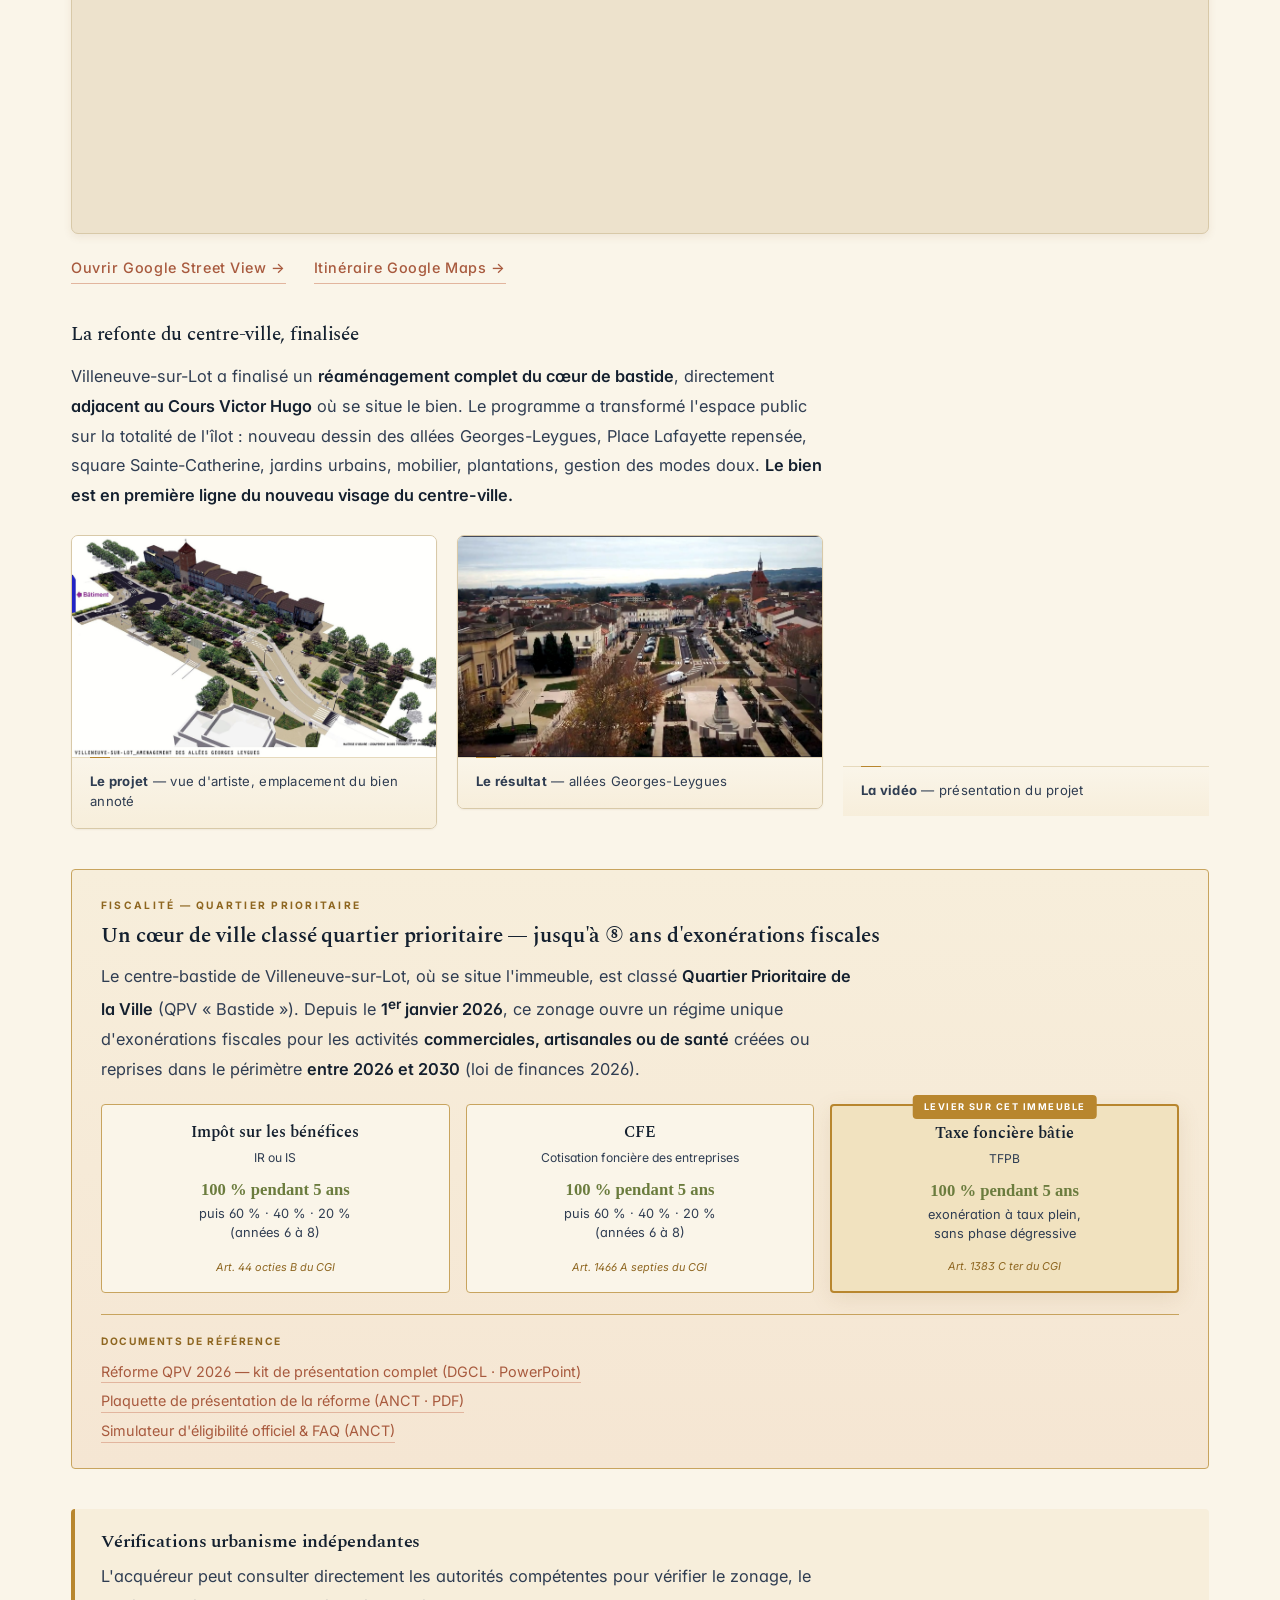
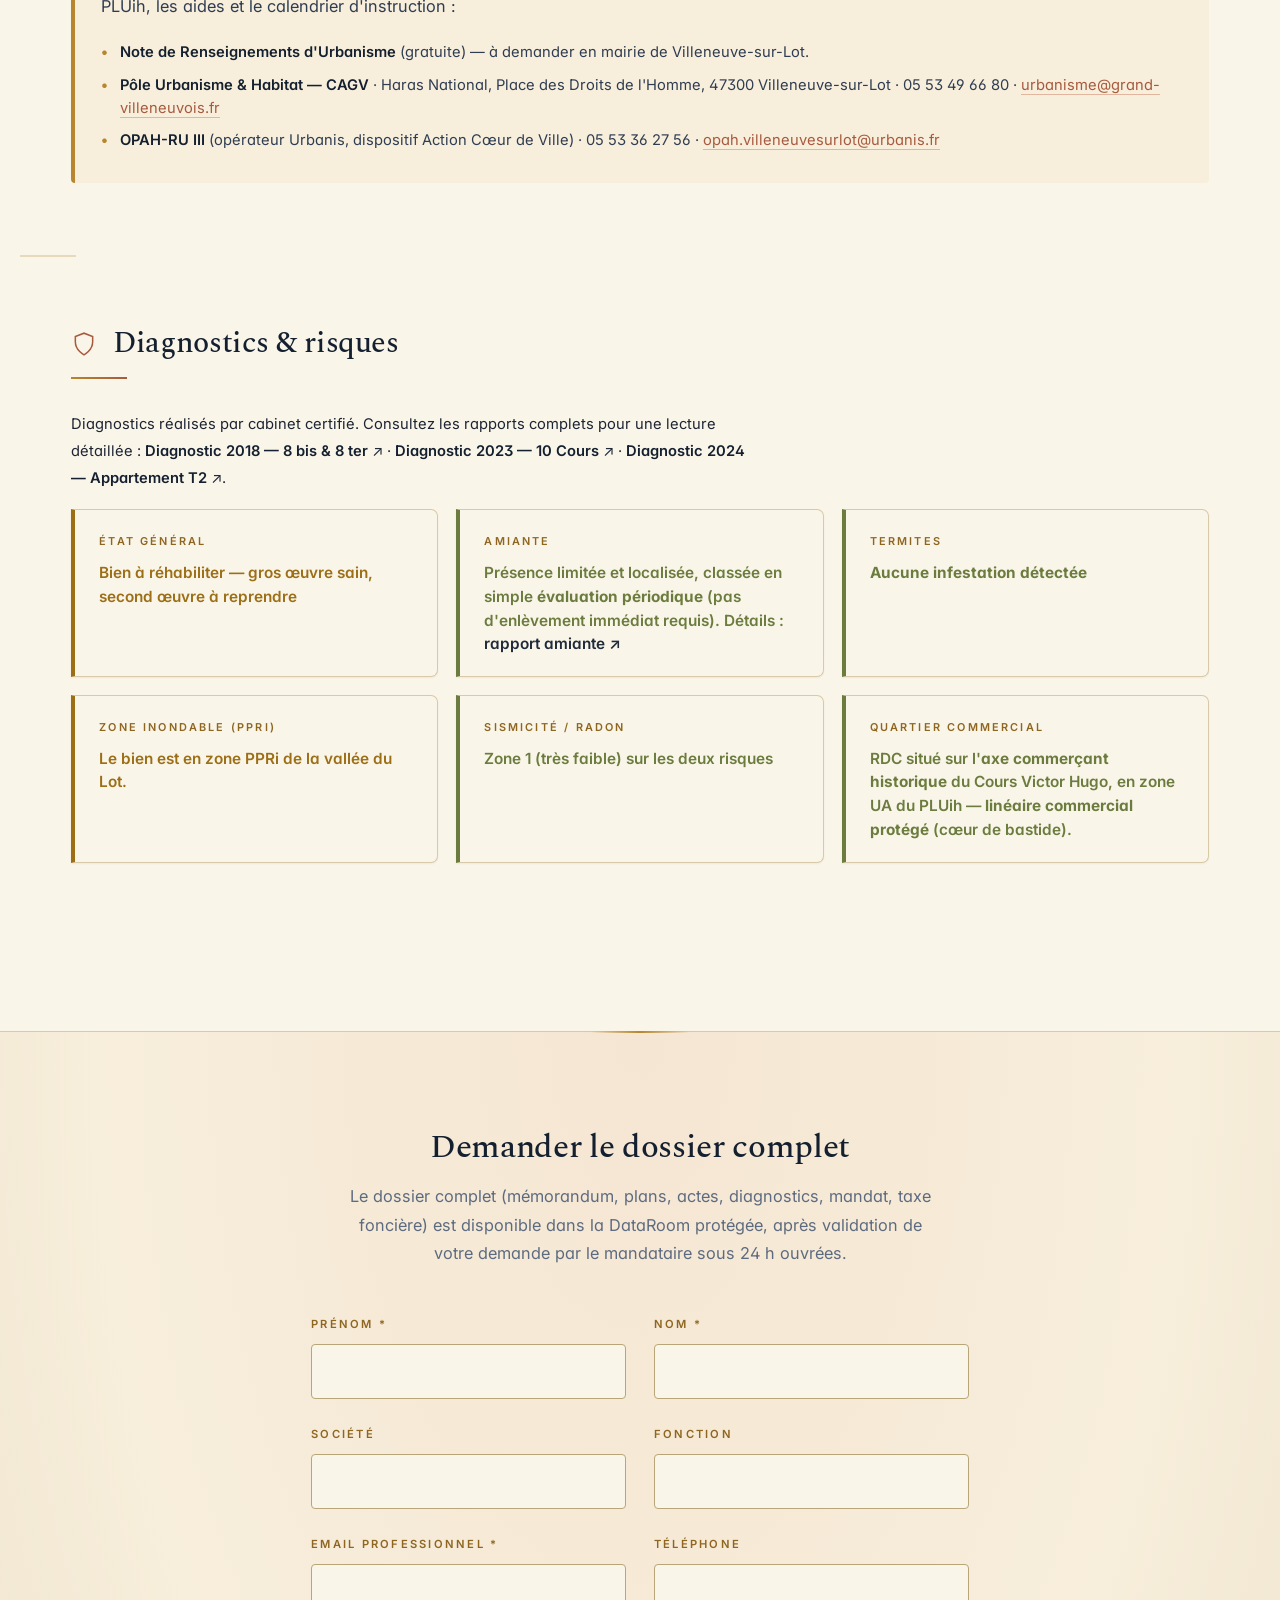
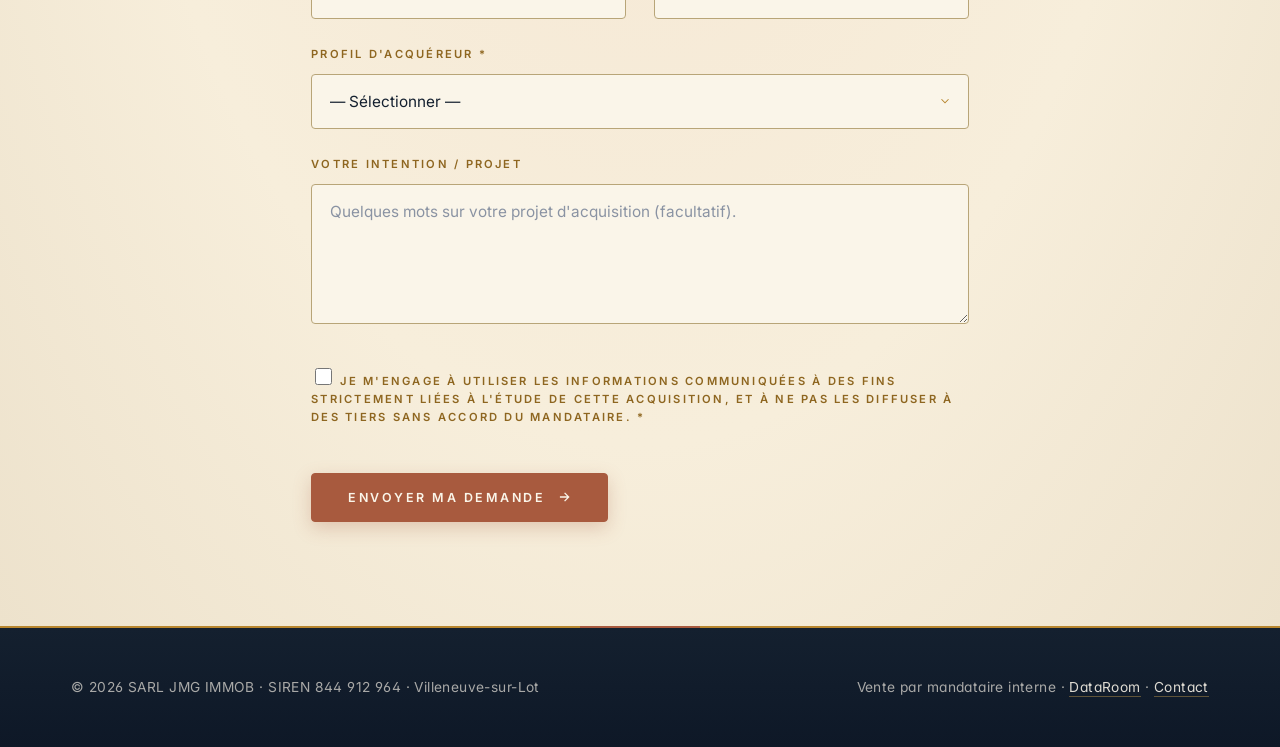
==== commit 9823a2e0: "Prix unique 179 000 € net vendeur — offres sans clause suspensive uniquement (1/2)" ====
--- a/index.html
+++ b/index.html
@@ -3,10 +3,10 @@
 <head>
 <meta charset="UTF-8">
 <meta name="viewport" content="width=device-width, initial-scale=1.0">
-<title>À vendre — immeuble mixte 3&nbsp;181&nbsp;m² à réhabiliter, Cours Victor Hugo, Villeneuve-sur-Lot (47) — 350&nbsp;000&nbsp;€</title>
-<meta name="description" content="Ensemble immobilier mixte R+2 sur sous-sol de 3&nbsp;181&nbsp;m² SDP, 1&nbsp;099&nbsp;m² de foncier, double façade Cours Victor Hugo / rue Bernard Palissy, au cœur de Villeneuve-sur-Lot. 350&nbsp;000&nbsp;€ net vendeur.">
+<title>À vendre — immeuble mixte 3&nbsp;181&nbsp;m² à réhabiliter, Cours Victor Hugo, Villeneuve-sur-Lot (47) — 179&nbsp;000&nbsp;€</title>
+<meta name="description" content="Ensemble immobilier mixte R+2 sur sous-sol de 3&nbsp;181&nbsp;m² SDP, 1&nbsp;099&nbsp;m² de foncier, double façade Cours Victor Hugo / rue Bernard Palissy, au cœur de Villeneuve-sur-Lot. 179&nbsp;000&nbsp;€ net vendeur — offres sans clause suspensive uniquement.">
 <meta property="og:title" content="Anciennes Nouvelles Galeries — Cours Victor Hugo, Villeneuve-sur-Lot (47)">
-<meta property="og:description" content="Ensemble immobilier mixte 3&nbsp;181&nbsp;m² à réhabiliter en cœur de bastide. 350&nbsp;000&nbsp;€ net vendeur — décote 20&nbsp;% pour rachat finalisé avant 31/12/2026.">
+<meta property="og:description" content="Ensemble immobilier mixte 3&nbsp;181&nbsp;m² à réhabiliter en cœur de bastide. 179&nbsp;000&nbsp;€ net vendeur — offres sans clause suspensive uniquement.">
 <meta property="og:type" content="website">
 <meta property="og:url" content="https://benoitgaly.github.io/vente-nouvelles-galeries-vsl/">
 <meta property="og:image" content="https://benoitgaly.github.io/vente-nouvelles-galeries-vsl/assets/photos/8bis-8ter/03-vue-aerienne-emprise.jpg">
@@ -16,10 +16,10 @@
 <meta property="og:locale" content="fr_FR">
 <meta name="twitter:card" content="summary_large_image">
 <meta name="twitter:title" content="Anciennes Nouvelles Galeries — 3&nbsp;181&nbsp;m² à réhabiliter · Villeneuve-sur-Lot (47)">
-<meta name="twitter:description" content="Ensemble immobilier mixte en cœur de bastide. 350&nbsp;000&nbsp;€ net vendeur — décote 20&nbsp;% pour rachat finalisé avant 31/12/2026.">
+<meta name="twitter:description" content="Ensemble immobilier mixte en cœur de bastide. 179&nbsp;000&nbsp;€ net vendeur — offres sans clause suspensive uniquement.">
 <meta name="twitter:image" content="https://benoitgaly.github.io/vente-nouvelles-galeries-vsl/assets/photos/8bis-8ter/03-vue-aerienne-emprise.jpg">
 <link rel="icon" href="data:image/svg+xml,%3Csvg xmlns='http://www.w3.org/2000/svg' viewBox='0 0 100 100'%3E%3Ctext y='.9em' font-size='90'%3E%F0%9F%8F%9B%EF%B8%8F%3C/text%3E%3C/svg%3E">
-<link rel="stylesheet" href="assets/style.css?v=17">
+<link rel="stylesheet" href="assets/style.css?v=18">
 <script type="application/ld+json">
 {
   "@context": "https://schema.org",
@@ -38,17 +38,16 @@
   },
   "offers": {
     "@type": "Offer",
-    "price": "350000",
+    "price": "179000",
     "priceCurrency": "EUR",
     "availability": "https://schema.org/InStock",
     "url": "https://benoitgaly.github.io/vente-nouvelles-galeries-vsl/",
-    "validFrom": "2026-05-15",
-    "priceValidUntil": "2026-12-31",
+    "validFrom": "2026-07-20",
     "priceSpecification": {
       "@type": "PriceSpecification",
-      "price": "350000",
+      "price": "179000",
       "priceCurrency": "EUR",
-      "description": "Prix net vendeur — décote 20&nbsp;% (280&nbsp;000&nbsp;€) pour rachat finalisé sans clause suspensive avant le 31 décembre 2026"
+      "description": "Prix net vendeur — seules les offres sans clause suspensive (financement, urbanisme, permis) seront étudiées"
     },
     "seller": {
       "@type": "Organization",
@@ -198,8 +197,8 @@
       </span>
     </div>
     <div class="listing__price">
-      <strong>350&nbsp;000&nbsp;€</strong>
-      <span class="listing__price-meta">Net vendeur</span>
+      <strong>179&nbsp;000&nbsp;€</strong>
+      <span class="listing__price-meta">Net vendeur · sans clause suspensive</span>
     </div>
   </div>
 
@@ -299,22 +298,9 @@
           Cette vente s'inscrit dans le cadre de la <strong>préparation de la succession</strong> du propriétaire historique, Jean-Marie Galy. Son fils Benoît Galy supervise désormais la vente sur mandat d'intérêt commun signé en mai 2026, avec pleins pouvoirs de cession.
         </p>
         <p class="prix__explain">
-          Le prix de <strong>350&nbsp;000&nbsp;€ net vendeur</strong> traduit la volonté de céder rapidement l'ensemble, en pleine propriété et libre de copropriété. Une <strong>décote de 20&nbsp;% — soit 280&nbsp;000&nbsp;€</strong> est consentie pour tout rachat finalisé, <strong>sans clause suspensive</strong>, avant le 31 décembre 2026.
+          Le bien est proposé à <strong>179&nbsp;000&nbsp;€ net vendeur</strong> — un prix très en retrait de la valorisation cumulée de 428&nbsp;000&nbsp;€, qui traduit la volonté de céder rapidement l'ensemble, en pleine propriété et libre de copropriété. En contrepartie, <strong>seules les offres sans clause suspensive</strong> — ni condition de financement, ni condition d'urbanisme ou de permis — <strong>seront étudiées à ce prix</strong>.
         </p>
       </div>
-
-      <aside class="prix-offer" aria-label="Offre conditionnelle">
-        <div class="prix-offer__question">Sans clause suspensive ?</div>
-        <div class="prix-offer__big">−20&nbsp;%</div>
-        <div class="prix-offer__price">
-          <span class="prix-offer__amount">280&nbsp;000&nbsp;€</span>
-          <span class="prix-offer__net">net vendeur</span>
-        </div>
-        <div class="prix-offer__sub">vente succession</div>
-        <p class="prix-offer__terms">
-          Pour tout rachat finalisé, sans clause suspensive, avant le 31 décembre 2026.
-        </p>
-      </aside>
     </div>
   </section>
 
@@ -381,7 +367,7 @@
       <header class="gallery-building__header">
         <h3 class="gallery-building__title">10 Cours Victor Hugo <span class="gallery-building__tag">immeuble annexe</span></h3>
         <p class="gallery-building__desc">
-          Immeuble annexe en pierre, façade étroite à balcons fer forgé bleus, <strong>escaliers d'origine à balustres tournés</strong>, <strong>cheminée ancienne</strong> conservée, <strong>combles aménagés</strong> sous toiture refaite. Parcelle EV 9 (81&nbsp;m²), en continuité foncière directe avec le bâtiment principal. Reportage photographique complet (24 vues) disponible dans la DataRoom.
+          Immeuble annexe en pierre, actuellement utilisé en stockage, façade étroite à balcons fer forgé bleus, <strong>escaliers d'origine à balustres tournés</strong>, <strong>cheminée ancienne</strong> conservée, <strong>combles aménagés</strong> sous toiture refaite. Parcelle EV 9 (81&nbsp;m²), en continuité foncière directe avec le bâtiment principal. Reportage photographique complet (24 vues) disponible dans la DataRoom.
         </p>
       </header>
       <div class="gallery-building__grid">
@@ -453,11 +439,11 @@
       <tr><th>Taxe foncière</th><td>≈ 18&nbsp;700&nbsp;€ / an — soit ≈ 17&nbsp;400&nbsp;€ (8 bis/ter Cours Victor Hugo + rue Bernard Palissy) + ≈ 1&nbsp;300&nbsp;€ (10 Cours Victor Hugo)</td></tr>
       <tr><th>Surface SDP — magasin principal</th><td>3&nbsp;181&nbsp;m² pour le 8 bis/ter (sous-sol 731 + RDC 895 + R+1 825 + R+2 730). <em>Surfaces du 10 Cours et arrière Palissy en sus, non comptabilisées.</em></td></tr>
       <tr><th>Surface foncière</th><td>1&nbsp;099&nbsp;m² (4 parcelles : EV 8 · EV 9 · EV 20 · EV 21)</td></tr>
-      <tr><th>Prix au m² de SDP</th><td><strong>≈ 110&nbsp;€ / m²</strong> au prix de référence — <strong>≈ 88&nbsp;€ / m²</strong> avec l'offre à 280&nbsp;000&nbsp;€. À comparer aux opérations neuves en centre-bastide (typ. 1 500-2&nbsp;200&nbsp;€ / m² SDP).</td></tr>
+      <tr><th>Prix au m² de SDP</th><td><strong>≈ 56&nbsp;€ / m²</strong> de SDP. À comparer aux opérations neuves en centre-bastide (typ. 1 500-2&nbsp;200&nbsp;€ / m² SDP).</td></tr>
       <tr><th>Niveaux</th><td>R+2 sur sous-sol</td></tr>
       <tr><th>Adresse</th><td>8 bis &amp; 8 ter et 10 Cours Victor Hugo · rue Bernard Palissy · 47300 Villeneuve-sur-Lot</td></tr>
       <tr><th>Année de construction</th><td>Antérieure à 1940</td></tr>
-      <tr><th>État général</th><td>À réhabiliter — usage actuel : entrepôt</td></tr>
+      <tr><th>État général</th><td>À réhabiliter — usage actuel : entrepôt (magasin principal) et stockage (10 Cours Victor Hugo)</td></tr>
       <tr><th>Régime de propriété</th><td>Pleine propriété (copropriété éteinte en 2024)</td></tr>
       <tr><th>Zone PLU</th><td>UA (PLUih Grand Villeneuvois, modifié avril 2025)</td></tr>
       <tr><th>Site Patrimonial Remarquable</th><td>Oui — avis ABF obligatoire pour toute modification extérieure</td></tr>
